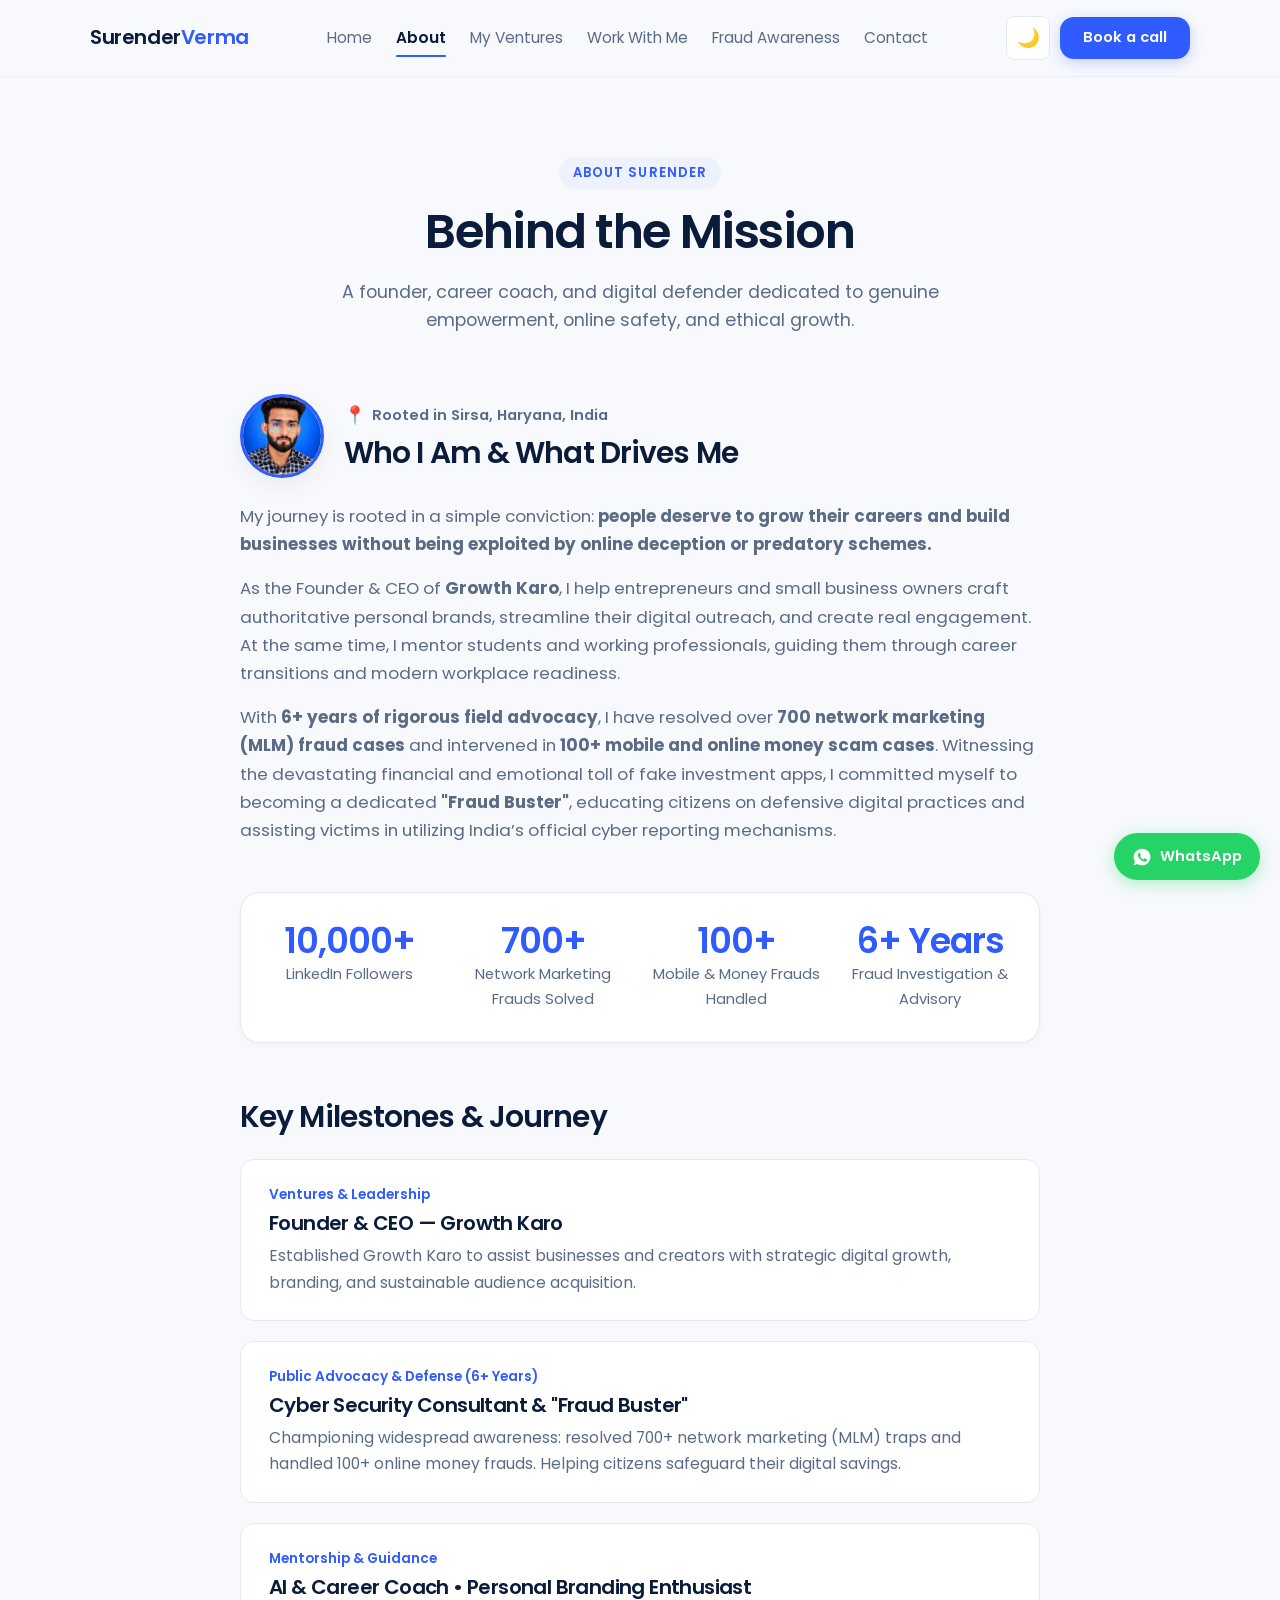
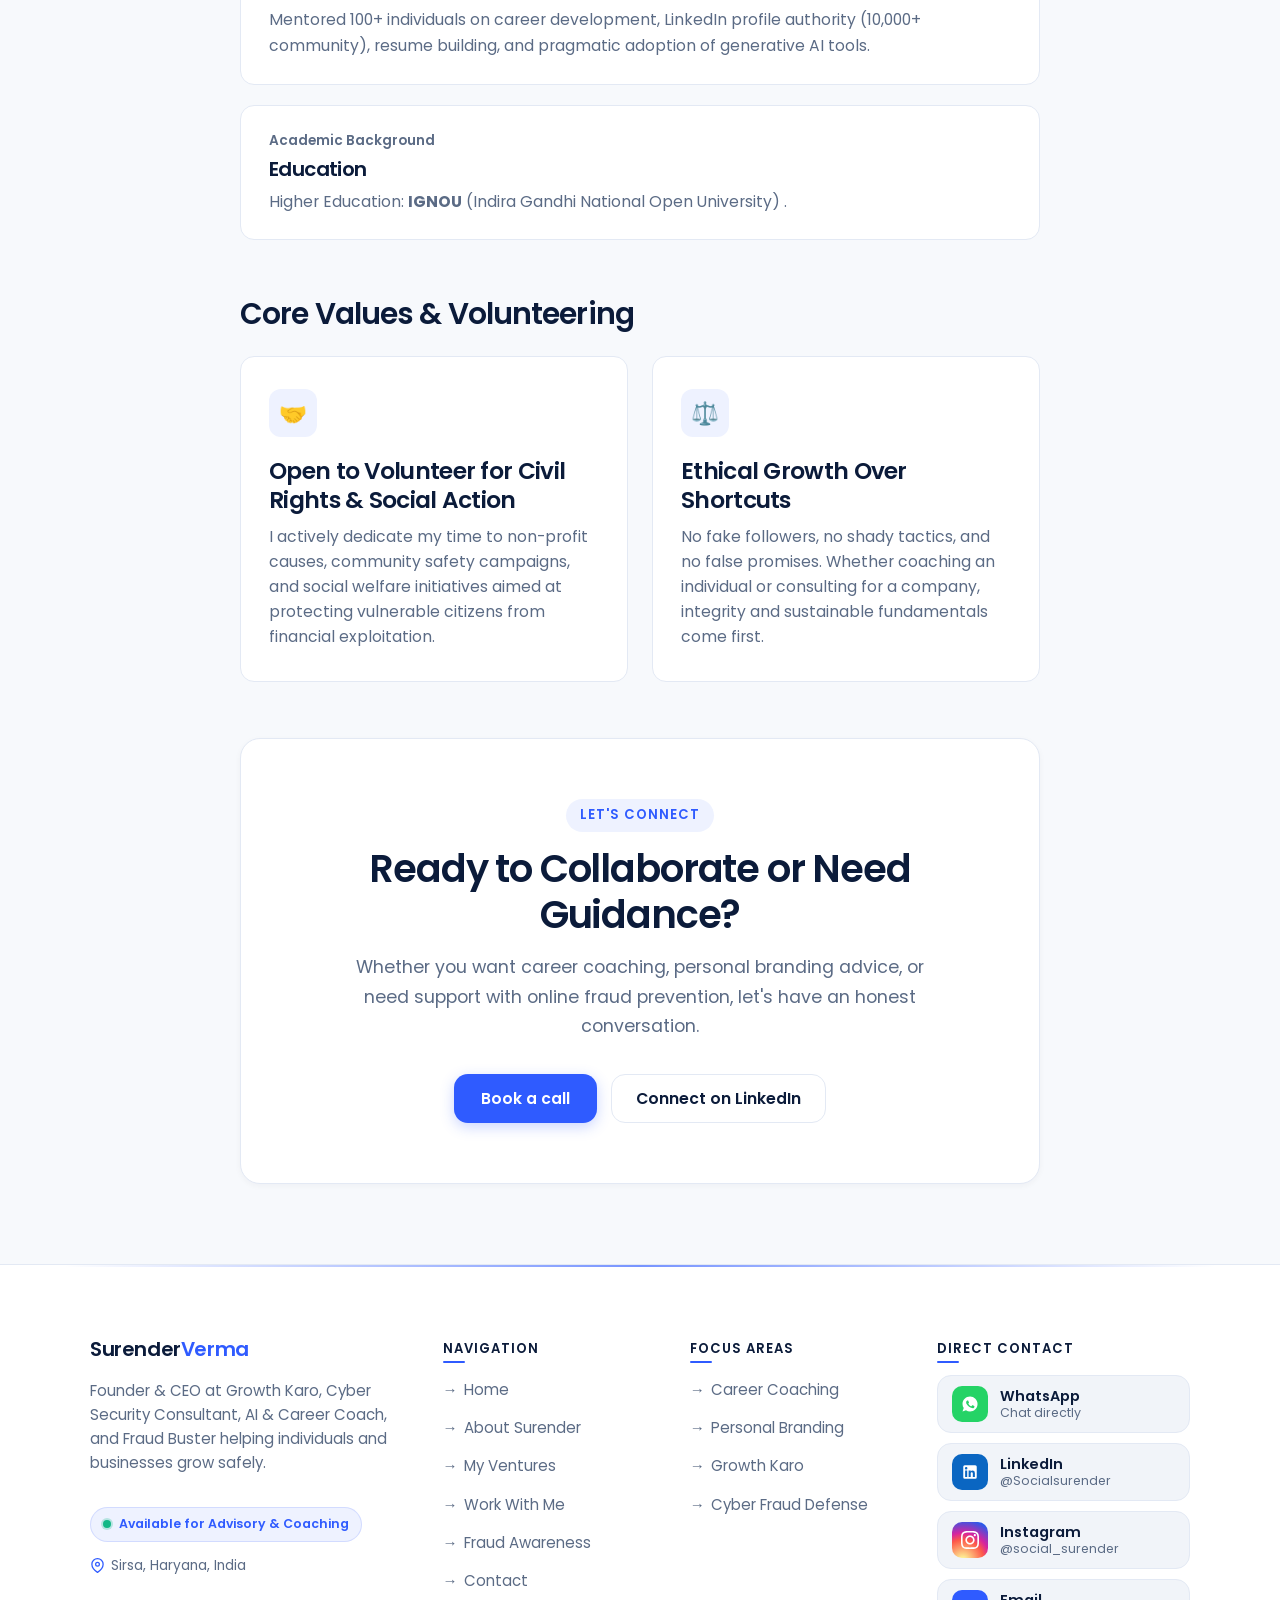
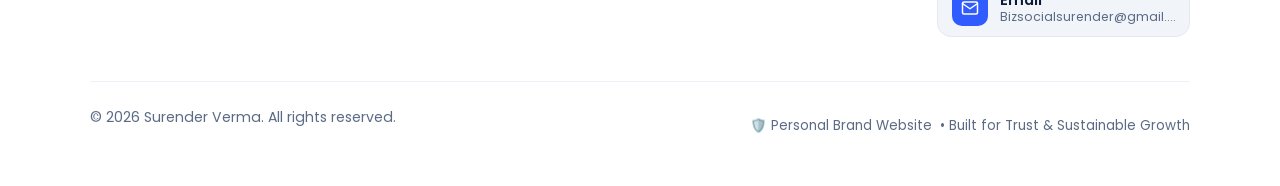
==== about.html @ 85cee508 "Add files via upload" ====
<!DOCTYPE html>
<html lang="en">
<head>
  <meta charset="UTF-8">
  <meta name="viewport" content="width=device-width, initial-scale=1.0, minimum-scale=1.0, maximum-scale=5.0, viewport-fit=cover">
  <title>About Surender Verma | Cyber Security Consultant, Career Coach & Founder</title>
  <meta name="description" content="Learn about Surender Verma from Sirsa, Haryana. Founder & CEO at Growth Karo, Cyber Security Consultant, Career Coach, and advocate for civil safety and fraud prevention.">
  <meta name="author" content="Surender Verma">
  <meta name="theme-color" content="#2F5BFF">
  <link rel="canonical" href="https://surenderverma.cv/about.html">

  <!-- Open Graph / Meta -->
  <meta property="og:site_name" content="Surender Verma">
  <meta property="og:title" content="About Surender Verma | Background, Journey &amp; Values">
  <meta property="og:description" content="Discover Surender's mission: driving digital growth, guiding career trajectories, and keeping communities safe from online fraud.">
  <meta property="og:type" content="profile">
  <meta property="og:url" content="https://surenderverma.cv/about.html">
  <meta property="og:image" content="https://surenderverma.cv/images/og-image.png">
  <meta property="og:image:width" content="1200">
  <meta property="og:image:height" content="630">
  <meta property="og:image:alt" content="About Surender Verma - Cyber Security Consultant and Career Coach">

  <!-- Twitter Cards -->
  <meta name="twitter:card" content="summary_large_image">
  <meta name="twitter:title" content="About Surender Verma | Background, Journey &amp; Values">
  <meta name="twitter:description" content="Discover Surender's mission: driving digital growth, guiding career trajectories, and keeping communities safe from online fraud.">
  <meta name="twitter:image" content="https://surenderverma.cv/images/og-image.png">

  <!-- Google Font: Poppins (Strictly 2 weights: 400 & 600) -->
  <link rel="preconnect" href="https://fonts.googleapis.com">
  <link rel="preconnect" href="https://fonts.gstatic.com" crossorigin>
  <link href="https://fonts.googleapis.com/css2?family=Poppins:wght@400;600&display=swap" rel="stylesheet">

  <!-- Favicon & Touch Icon -->
  <link rel="icon" href="data:image/svg+xml,%3Csvg xmlns='http://www.w3.org/2000/svg' viewBox='0 0 100 100'%3E%3Crect width='100' height='100' rx='20' fill='%232F5BFF'/%3E%3Ctext x='50' y='67' font-size='50' font-family='Poppins, sans-serif' font-weight='600' text-anchor='middle' fill='%23ffffff'%3ESV%3C/text%3E%3C/svg%3E">
  <link rel="apple-touch-icon" href="images/apple-touch-icon.png">

  <!-- Theme Init Script (Zero Flash) -->
  <script>
    (function () {
      const savedTheme = localStorage.getItem('sv-theme');
      const prefersDark = window.matchMedia && window.matchMedia('(prefers-color-scheme: dark)').matches;
      const theme = savedTheme || (prefersDark ? 'dark' : 'light');
      document.documentElement.setAttribute('data-theme', theme);
    })();
  </script>

  <!-- Stylesheet -->
  <link rel="stylesheet" href="style.css">

  <!-- Structured Data: Person Schema (JSON-LD) -->
  <script type="application/ld+json">
  {
    "@context": "https://schema.org",
    "@type": "Person",
    "name": "Surender Verma",
    "jobTitle": [
      "Founder & CEO at Growth Karo",
      "Cyber Security Consultant",
      "AI & Career Coach",
      "Social Worker & Fraud Buster"
    ],
    "address": {
      "@type": "PostalAddress",
      "addressLocality": "Sirsa",
      "addressRegion": "Haryana",
      "addressCountry": "India"
    },
    "url": "https://surenderverma.cv/about.html",
    "sameAs": [
      "https://linkedin.com/in/Socialsurender",
      "https://instagram.com/social_surender"
    ]
  }
  </script>
</head>
<body>
  <a href="#main-content" class="skip-link">Skip to main content</a>

  <!-- =======================================================================
       HEADER
       ======================================================================= -->
  <header class="site-header">
    <div class="container header-inner">
      <a href="index.html" class="site-logo" aria-label="Surender Verma Homepage" data-site="brand">
        Surender <span>Verma</span>
      </a>

      <nav class="nav-menu" aria-label="Main Navigation">
        <a href="index.html" class="nav-link">Home</a>
        <a href="about.html" class="nav-link active" aria-current="page">About</a>
        <a href="ventures.html" class="nav-link">My Ventures</a>
        <a href="services.html" class="nav-link">Work With Me</a>
        <a href="awareness.html" class="nav-link">Fraud Awareness</a>
        <a href="contact.html" class="nav-link">Contact</a>
      </nav>

      <div class="header-actions">
        <button id="themeToggle" class="theme-toggle" type="button" aria-label="Toggle dark mode" title="Switch theme">
          🌙
        </button>
        <a href="https://calendly.com/bizsocialsurender/30min" class="btn-primary" data-cta-link target="_blank" rel="noopener noreferrer">Book a call</a>
        <button id="mobileNavToggle" class="mobile-toggle" type="button" aria-label="Toggle navigation menu" aria-expanded="false">
          <span class="hamburger-box" aria-hidden="true">
            <span class="hamburger-line line-1"></span>
            <span class="hamburger-line line-2"></span>
            <span class="hamburger-line line-3"></span>
          </span>
        </button>
      </div>
    </div>
  </header>

  <!-- Mobile Nav Backdrop -->
  <div id="mobileNavBackdrop" class="mobile-nav-backdrop" aria-hidden="true"></div>

  <!-- Mobile Slide-out Drawer -->
    <div id="mobileNavDrawer" class="mobile-nav-drawer" aria-label="Mobile Navigation" aria-hidden="true">
      <!-- Drawer Header -->
      <div class="drawer-header">
        <div class="drawer-profile">
          <div class="drawer-avatar-wrap">
            <img src="images/surender.jpg" alt="Surender Verma" class="drawer-avatar" width="44" height="44" loading="lazy">
            <span class="drawer-status-dot" title="Available for Advisory"></span>
          </div>
          <div class="drawer-profile-info">
            <span class="drawer-profile-name">Surender Verma</span>
            <span class="drawer-profile-role">Founder • Cyber Expert</span>
          </div>
        </div>
        <button id="mobileNavClose" class="drawer-close-btn" type="button" aria-label="Close menu">
          <svg width="20" height="20" viewBox="0 0 24 24" fill="none" stroke="currentColor" stroke-width="2.2" stroke-linecap="round" stroke-linejoin="round">
            <line x1="18" y1="6" x2="6" y2="18"></line>
            <line x1="6" y1="6" x2="18" y2="18"></line>
          </svg>
        </button>
      </div>

      <!-- Drawer Body -->
      <div class="drawer-body">
        <div class="drawer-nav-label">Navigation</div>
        <nav class="drawer-nav">
          <a href="index.html" class="drawer-link">
            <span class="drawer-link-icon">
              <svg width="18" height="18" viewBox="0 0 24 24" fill="none" stroke="currentColor" stroke-width="2" stroke-linecap="round" stroke-linejoin="round"><path d="m3 9 9-7 9 7v11a2 2 0 0 1-2 2H5a2 2 0 0 1-2-2z"></path><polyline points="9 22 9 12 15 12 15 22"></polyline></svg>
            </span>
            <span class="drawer-link-text">Home</span>
            <span class="drawer-link-arrow">›</span>
          </a>
          <a href="about.html" class="drawer-link active">
            <span class="drawer-link-icon">
              <svg width="18" height="18" viewBox="0 0 24 24" fill="none" stroke="currentColor" stroke-width="2" stroke-linecap="round" stroke-linejoin="round"><path d="M20 21v-2a4 4 0 0 0-4-4H8a4 4 0 0 0-4 4v2"></path><circle cx="12" cy="7" r="4"></circle></svg>
            </span>
            <span class="drawer-link-text">About</span>
            <span class="drawer-link-arrow">›</span>
          </a>
          <a href="ventures.html" class="drawer-link">
            <span class="drawer-link-icon">
              <svg width="18" height="18" viewBox="0 0 24 24" fill="none" stroke="currentColor" stroke-width="2" stroke-linecap="round" stroke-linejoin="round"><polygon points="13 2 3 14 12 14 11 22 21 10 12 10 13 2"></polygon></svg>
            </span>
            <span class="drawer-link-text">My Ventures</span>
            <span class="drawer-link-badge">Growth Karo</span>
            <span class="drawer-link-arrow">›</span>
          </a>
          <a href="services.html" class="drawer-link">
            <span class="drawer-link-icon">
              <svg width="18" height="18" viewBox="0 0 24 24" fill="none" stroke="currentColor" stroke-width="2" stroke-linecap="round" stroke-linejoin="round"><rect width="20" height="14" x="2" y="7" rx="2" ry="2"></rect><path d="M16 21V5a2 2 0 0 0-2-2h-4a2 2 0 0 0-2 2v16"></path></svg>
            </span>
            <span class="drawer-link-text">Work With Me</span>
            <span class="drawer-link-arrow">›</span>
          </a>
          <a href="awareness.html" class="drawer-link">
            <span class="drawer-link-icon">
              <svg width="18" height="18" viewBox="0 0 24 24" fill="none" stroke="currentColor" stroke-width="2" stroke-linecap="round" stroke-linejoin="round"><path d="M12 22s8-4 8-10V5l-8-3-8 3v7c0 6 8 10 8 10z"></path></svg>
            </span>
            <span class="drawer-link-text">Fraud Awareness</span>
            <span class="drawer-link-arrow">›</span>
          </a>
          <a href="contact.html" class="drawer-link">
            <span class="drawer-link-icon">
              <svg width="18" height="18" viewBox="0 0 24 24" fill="none" stroke="currentColor" stroke-width="2" stroke-linecap="round" stroke-linejoin="round"><rect width="20" height="16" x="2" y="4" rx="2"></rect><path d="m22 7-8.97 5.7a1.94 1.94 0 0 1-2.06 0L2 7"></path></svg>
            </span>
            <span class="drawer-link-text">Contact</span>
            <span class="drawer-link-arrow">›</span>
          </a>
        </nav>

        <div class="drawer-cta-section">
          <div class="drawer-nav-label">Direct Access</div>
          <a href="https://calendly.com/bizsocialsurender/30min" target="_blank" rel="noopener noreferrer" class="btn-primary drawer-action-btn" data-cta-link>
            <svg width="17" height="17" viewBox="0 0 24 24" fill="none" stroke="currentColor" stroke-width="2" stroke-linecap="round" stroke-linejoin="round"><rect width="18" height="18" x="3" y="4" rx="2" ry="2"></rect><line x1="16" y1="2" x2="16" y2="6"></line><line x1="8" y1="2" x2="8" y2="6"></line><line x1="3" y1="10" x2="21" y2="10"></line></svg>
            <span>Book a 30-Min Call</span>
          </a>
          <a href="https://wa.me/919817242747" target="_blank" rel="noopener noreferrer" class="drawer-whatsapp-btn">
            <svg width="18" height="18" viewBox="0 0 24 24" fill="currentColor"><path d="M.057 24l1.687-6.163c-1.041-1.804-1.588-3.849-1.587-5.946.003-6.556 5.338-11.891 11.893-11.891 3.181.001 6.167 1.24 8.413 3.488 2.245 2.248 3.481 5.236 3.48 8.414-.003 6.557-5.338 11.892-11.893 11.892-1.99-.001-3.951-.5-5.688-1.448l-6.305 1.654zm6.597-3.807c1.676.995 3.276 1.591 5.392 1.592 5.448 0 9.886-4.434 9.889-9.885.002-5.462-4.415-9.89-9.881-9.892-5.452 0-9.887 4.434-9.889 9.884-.001 2.225.651 3.891 1.746 5.634l-.999 3.648 3.742-.981zm11.387-5.464c-.074-.124-.272-.198-.57-.347-.297-.149-1.758-.868-2.031-.967-.272-.099-.47-.149-.669.149-.198.297-.768.967-.941 1.165-.173.198-.347.223-.644.074-.297-.149-1.255-.462-2.39-1.475-.883-.788-1.48-1.761-1.653-2.059-.173-.297-.018-.458.13-.606.134-.133.297-.347.446-.521.151-.172.2-.296.3-.495.099-.198.05-.372-.025-.521-.075-.148-.669-1.611-.916-2.206-.242-.579-.487-.501-.669-.51l-.57-.01c-.198 0-.52.074-.792.372s-1.04 1.016-1.04 2.479 1.065 2.876 1.213 3.074c.149.198 2.095 3.2 5.076 4.487.709.306 1.263.489 1.694.626.712.226 1.36.194 1.872.118.571-.085 1.758-.719 2.006-1.413.248-.695.248-1.29.173-1.414z"/></svg>
            <span>Chat on WhatsApp</span>
          </a>
        </div>
      </div>

      <!-- Drawer Footer -->
      <div class="drawer-footer">
        <div class="drawer-socials">
          <a href="https://linkedin.com/in/Socialsurender" target="_blank" rel="noopener noreferrer" class="drawer-social-link" aria-label="LinkedIn">
            <svg width="17" height="17" viewBox="0 0 24 24" fill="currentColor"><path d="M19 0h-14c-2.761 0-5 2.239-5 5v14c0 2.761 2.239 5 5 5h14c2.762 0 5-2.239 5-5v-14c0-2.761-2.238-5-5-5zm-11 19h-3v-11h3v11zm-1.5-12.268c-.966 0-1.75-.79-1.75-1.764s.784-1.764 1.75-1.764 1.75.79 1.75 1.764-.783 1.764-1.75 1.764zm13.5 12.268h-3v-5.604c0-3.368-4-3.113-4 0v5.604h-3v-11h3v1.765c1.396-2.586 7-2.777 7 2.476v6.759z"/></svg>
          </a>
          <a href="https://instagram.com/social_surender" target="_blank" rel="noopener noreferrer" class="drawer-social-link" aria-label="Instagram">
            <svg width="17" height="17" viewBox="0 0 24 24" fill="currentColor"><path d="M12 2.163c3.204 0 3.584.012 4.85.07 3.252.148 4.771 1.691 4.919 4.919.058 1.265.069 1.645.069 4.849 0 3.205-.012 3.584-.069 4.849-.149 3.225-1.664 4.771-4.919 4.919-1.266.058-1.644.07-4.85.07-3.204 0-3.584-.012-4.849-.07-3.26-.149-4.771-1.699-4.919-4.92-.058-1.265-.07-1.644-.07-4.849 0-3.204.013-3.583.07-4.849.149-3.227 1.664-4.771 4.919-4.919 1.266-.057 1.645-.069 4.849-.069zm0-2.163c-3.259 0-3.667.014-4.947.072-4.358.2-6.78 2.618-6.98 6.98-.059 1.281-.073 1.689-.073 4.948 0 3.259.014 3.668.072 4.948.2 4.358 2.618 6.78 6.98 6.98 1.281.058 1.689.072 4.948.072 3.259 0 3.668-.014 4.948-.072 4.354-.2 6.782-2.618 6.979-6.98.059-1.28.073-1.689.073-4.948 0-3.259-.014-3.667-.072-4.947-.196-4.354-2.617-6.78-6.979-6.98-1.281-.059-1.69-.073-4.949-.073zm0 5.838c-3.403 0-6.162 2.759-6.162 6.162s2.759 6.163 6.162 6.163 6.162-2.759 6.162-6.163c0-3.403-2.759-6.162-6.162-6.162zm0 10.162c-2.209 0-4-1.79-4-4 0-2.209 1.791-4 4-4s4 1.791 4 4c0 2.21-1.791 4-4 4zm6.406-11.845c-.796 0-1.441.645-1.441 1.44s.645 1.44 1.441 1.44c.795 0 1.439-.645 1.439-1.44s-.644-1.44-1.439-1.44z"/></svg>
          </a>
          <a href="https://wa.me/919817242747" target="_blank" rel="noopener noreferrer" class="drawer-social-link" aria-label="WhatsApp">
            <svg width="17" height="17" viewBox="0 0 24 24" fill="currentColor"><path d="M.057 24l1.687-6.163c-1.041-1.804-1.588-3.849-1.587-5.946.003-6.556 5.338-11.891 11.893-11.891 3.181.001 6.167 1.24 8.413 3.488 2.245 2.248 3.481 5.236 3.48 8.414-.003 6.557-5.338 11.892-11.893 11.892-1.99-.001-3.951-.5-5.688-1.448l-6.305 1.654zm6.597-3.807c1.676.995 3.276 1.591 5.392 1.592 5.448 0 9.886-4.434 9.889-9.885.002-5.462-4.415-9.89-9.881-9.892-5.452 0-9.887 4.434-9.889 9.884-.001 2.225.651 3.891 1.746 5.634l-.999 3.648 3.742-.981zm11.387-5.464c-.074-.124-.272-.198-.57-.347-.297-.149-1.758-.868-2.031-.967-.272-.099-.47-.149-.669.149-.198.297-.768.967-.941 1.165-.173.198-.347.223-.644.074-.297-.149-1.255-.462-2.39-1.475-.883-.788-1.48-1.761-1.653-2.059-.173-.297-.018-.458.13-.606.134-.133.297-.347.446-.521.151-.172.2-.296.3-.495.099-.198.05-.372-.025-.521-.075-.148-.669-1.611-.916-2.206-.242-.579-.487-.501-.669-.51l-.57-.01c-.198 0-.52.074-.792.372s-1.04 1.016-1.04 2.479 1.065 2.876 1.213 3.074c.149.198 2.095 3.2 5.076 4.487.709.306 1.263.489 1.694.626.712.226 1.36.194 1.872.118.571-.085 1.758-.719 2.006-1.413.248-.695.248-1.29.173-1.414z"/></svg>
          </a>
          <a href="mailto:info@surenderverma.cv" class="drawer-social-link" aria-label="Email">
            <svg width="17" height="17" viewBox="0 0 24 24" fill="none" stroke="currentColor" stroke-width="2" stroke-linecap="round" stroke-linejoin="round"><rect width="20" height="16" x="2" y="4" rx="2"></rect><path d="m22 7-8.97 5.7a1.94 1.94 0 0 1-2.06 0L2 7"></path></svg>
          </a>
        </div>
        <p class="drawer-copyright">© 2026 Surender Verma. All rights reserved.</p>
      </div>
    </div>

  <main id="main-content">

    <!-- Page Intro Header -->
    <section class="section" style="padding-bottom: 40px;">
      <div class="container-narrow">
        <div class="fade-up" style="text-align: center;">
          <span class="section-tag">About Surender</span>
          <h1 style="margin-bottom: 16px;">Behind the Mission</h1>
          <p class="section-subtitle" style="margin: 0 auto; max-width: 650px;">
            A founder, career coach, and digital defender dedicated to genuine empowerment, online safety, and ethical growth.
          </p>
        </div>
      </div>
    </section>

    <!-- Core Bio & Story Section -->
    <section class="section" style="padding-top: 20px;">
      <div class="container-narrow">
        <div class="about-short-card fade-up" style="margin-bottom: 48px;">
          <div style="display: flex; gap: 20px; align-items: center; margin-bottom: 24px; flex-wrap: wrap;">
            <img src="images/surender.jpg" alt="Surender Verma" style="width: 84px; height: 84px; border-radius: 50%; object-fit: cover; border: 3px solid var(--color-primary); box-shadow: var(--shadow-md); flex-shrink: 0;" onerror="this.onerror=null; this.src='images/surender-placeholder.svg';">
            <div style="min-width: 0;">
              <div style="display: flex; align-items: center; gap: 6px; margin-bottom: 4px;">
                <span style="font-size: 1.1rem;">📍</span>
                <span style="font-size: 0.92rem; color: var(--text-muted); font-weight: 600;">Rooted in Sirsa, Haryana, India</span>
              </div>
              <h2 style="margin: 0; font-size: clamp(1.5rem, 3.5vw, 1.85rem);">Who I Am &amp; What Drives Me</h2>
            </div>
          </div>
          
          <div class="about-short-content">
            <p>
              My journey is rooted in a simple conviction: <strong>people deserve to grow their careers and build businesses without being exploited by online deception or predatory schemes.</strong>
            </p>
            <p>
              As the Founder &amp; CEO of <strong>Growth Karo</strong>, I help entrepreneurs and small business owners craft authoritative personal brands, streamline their digital outreach, and create real engagement. At the same time, I mentor students and working professionals, guiding them through career transitions and modern workplace readiness.
            </p>
            <p>
              With <strong>6+ years of rigorous field advocacy</strong>, I have resolved over <strong>700 network marketing (MLM) fraud cases</strong> and intervened in <strong>100+ mobile and online money scam cases</strong>. Witnessing the devastating financial and emotional toll of fake investment apps, I committed myself to becoming a dedicated <strong>"Fraud Buster"</strong>, educating citizens on defensive digital practices and assisting victims in utilizing India’s official cyber reporting mechanisms.
            </p>
          </div>
        </div>

        <!-- Credibility At A Glance -->
        <div class="credibility-strip fade-up" style="margin-bottom: 56px;">
          <div class="stat-item">
            <span class="stat-num" data-stat="followers">10,000+</span>
            <span class="stat-label">LinkedIn Followers</span>
          </div>
          <div class="stat-item">
            <span class="stat-num" data-stat="mlmFraud">700+</span>
            <span class="stat-label">Network Marketing Frauds Solved</span>
          </div>
          <div class="stat-item">
            <span class="stat-num" data-stat="moneyFraud">100+</span>
            <span class="stat-label">Mobile &amp; Money Frauds Handled</span>
          </div>
          <div class="stat-item">
            <span class="stat-num" data-stat="experience">6+ Years</span>
            <span class="stat-label">Fraud Investigation &amp; Advisory</span>
          </div>
        </div>

        <!-- Journey & Milestones (Timeline) -->
        <div class="fade-up" style="margin-bottom: 56px;">
          <h2 style="font-size: 1.85rem; margin-bottom: 24px;">Key Milestones &amp; Journey</h2>
          
          <div style="display: flex; flex-direction: column; gap: 20px;">
            <div class="milestone-card">
              <div style="font-size: 0.85rem; font-weight: 600; color: var(--color-primary); margin-bottom: 4px;">Ventures &amp; Leadership</div>
              <h3 style="font-size: 1.25rem; margin-bottom: 8px;">Founder &amp; CEO — Growth Karo</h3>
              <p style="font-size: 0.98rem; color: var(--text-muted); margin-bottom: 0;">
                Established Growth Karo to assist businesses and creators with strategic digital growth, branding, and sustainable audience acquisition.
              </p>
            </div>

            <div class="milestone-card">
              <div style="font-size: 0.85rem; font-weight: 600; color: var(--color-primary); margin-bottom: 4px;">Public Advocacy &amp; Defense (6+ Years)</div>
              <h3 style="font-size: 1.25rem; margin-bottom: 8px;">Cyber Security Consultant &amp; "Fraud Buster"</h3>
              <p style="font-size: 0.98rem; color: var(--text-muted); margin-bottom: 0;">
                Championing widespread awareness: resolved 700+ network marketing (MLM) traps and handled 100+ online money frauds. Helping citizens safeguard their digital savings.
              </p>
            </div>

            <div class="milestone-card">
              <div style="font-size: 0.85rem; font-weight: 600; color: var(--color-primary); margin-bottom: 4px;">Mentorship &amp; Guidance</div>
              <h3 style="font-size: 1.25rem; margin-bottom: 8px;">AI &amp; Career Coach • Personal Branding Enthusiast</h3>
              <p style="font-size: 0.98rem; color: var(--text-muted); margin-bottom: 0;">
                Mentored 100+ individuals on career development, LinkedIn profile authority (10,000+ community), resume building, and pragmatic adoption of generative AI tools.
              </p>
            </div>

            <div class="milestone-card">
              <div style="font-size: 0.85rem; font-weight: 600; color: var(--text-muted); margin-bottom: 4px;">Academic Background</div>
              <h3 style="font-size: 1.25rem; margin-bottom: 8px;">Education</h3>
              <!-- PLACEHOLDER: Confirm exact education degree / university -->
              <p style="font-size: 0.98rem; color: var(--text-muted); margin-bottom: 0;">
                Higher Education: <strong>IGNOU</strong> (Indira Gandhi National Open University) <!-- PLACEHOLDER: Confirm and update degree/year if needed -->.
              </p>
            </div>
          </div>
        </div>

        <!-- Values & Openness to Social Causes -->
        <div class="fade-up" style="margin-bottom: 56px;">
          <h2 style="font-size: 1.85rem; margin-bottom: 24px;">Core Values &amp; Volunteering</h2>
          
          <div class="cards-grid-4" style="margin-bottom: 28px;">
            <div class="service-card">
              <div class="card-icon">🤝</div>
              <h3>Open to Volunteer for Civil Rights &amp; Social Action</h3>
              <p>
                I actively dedicate my time to non-profit causes, community safety campaigns, and social welfare initiatives aimed at protecting vulnerable citizens from financial exploitation.
              </p>
            </div>

            <div class="service-card">
              <div class="card-icon">⚖️</div>
              <h3>Ethical Growth Over Shortcuts</h3>
              <p>
                No fake followers, no shady tactics, and no false promises. Whether coaching an individual or consulting for a company, integrity and sustainable fundamentals come first.
              </p>
            </div>
          </div>
        </div>

        <!-- Call to Action Box -->
        <div class="cta-box fade-up">
          <span class="section-tag">Let's Connect</span>
          <h2>Ready to Collaborate or Need Guidance?</h2>
          <p>
            Whether you want career coaching, personal branding advice, or need support with online fraud prevention, let's have an honest conversation.
          </p>
          <div class="btn-group" style="justify-content: center;">
            <a href="https://calendly.com/bizsocialsurender/30min" class="btn-primary" data-cta-link target="_blank" rel="noopener noreferrer">Book a call</a>
            <a href="https://linkedin.com/in/Socialsurender" class="btn-secondary" data-c="linkedin" target="_blank" rel="noopener noreferrer">Connect on LinkedIn</a>
          </div>
        </div>

      </div>
    </section>

  </main>

  <!-- =======================================================================
       FOOTER
       ======================================================================= -->
  <footer class="site-footer">
    <div class="container">
      <div class="footer-grid">
        <!-- Col 1: Brand & Bio -->
        <div class="footer-col-brand">
          <a href="index.html" class="site-logo" data-site="brand">
            Surender <span>Verma</span>
          </a>
          <p>Founder &amp; CEO at Growth Karo, Cyber Security Consultant, AI &amp; Career Coach, and Fraud Buster helping individuals and businesses grow safely.</p>
          
          <div class="footer-status-pill">
            <span class="footer-status-dot"></span>
            <span>Available for Advisory &amp; Coaching</span>
          </div>

          <div class="footer-location">
            <svg width="15" height="15" viewBox="0 0 24 24" fill="none" stroke="currentColor" stroke-width="2" stroke-linecap="round" stroke-linejoin="round" aria-hidden="true">
              <path d="M21 10c0 7-9 13-9 13s-9-6-9-13a9 9 0 0 1 18 0z"></path>
              <circle cx="12" cy="10" r="3"></circle>
            </svg>
            <span data-site="location">Sirsa, Haryana, India</span>
          </div>
        </div>

        <!-- Col 2: Navigation -->
        <div class="footer-col">
          <h4>Navigation</h4>
          <ul class="footer-links">
            <li><a href="index.html"><span>→</span> Home</a></li>
            <li><a href="about.html"><span>→</span> About Surender</a></li>
            <li><a href="ventures.html"><span>→</span> My Ventures</a></li>
            <li><a href="services.html"><span>→</span> Work With Me</a></li>
            <li><a href="awareness.html"><span>→</span> Fraud Awareness</a></li>
            <li><a href="contact.html"><span>→</span> Contact</a></li>
          </ul>
        </div>

        <!-- Col 3: Focus Areas -->
        <div class="footer-col">
          <h4>Focus Areas</h4>
          <ul class="footer-links">
            <li><a href="services.html#career"><span>→</span> Career Coaching</a></li>
            <li><a href="services.html#branding"><span>→</span> Personal Branding</a></li>
            <li><a href="services.html#growth"><span>→</span> Growth Karo</a></li>
            <li><a href="awareness.html"><span>→</span> Cyber Fraud Defense</a></li>
          </ul>
        </div>

        <!-- Col 4: Connect Directly with Social Media Icons -->
        <div class="footer-col">
          <h4>Direct Contact</h4>
          <div class="footer-contact-list">
            <!-- WhatsApp -->
            <a data-wa href="https://wa.me/919817242747" target="_blank" rel="noopener noreferrer" class="footer-contact-item" aria-label="WhatsApp Surender">
              <span class="footer-contact-icon icon-wa" aria-hidden="true">
                <svg width="18" height="18" viewBox="0 0 24 24" fill="currentColor">
                  <path d="M12.031 2C6.495 2 2 6.495 2 12.031c0 1.99.584 3.864 1.625 5.466L2 22l4.63-1.602a9.98 9.98 0 005.401 1.57h.004c5.536 0 10.031-4.495 10.031-10.031 0-2.679-1.043-5.198-2.937-7.092A9.957 9.957 0 0012.031 2zm5.845 14.195c-.244.686-1.42 1.258-1.954 1.34-.492.074-1.127.106-3.266-.782-2.735-1.134-4.502-3.921-4.638-4.103-.136-.182-1.109-1.474-1.109-2.81 0-1.336.7-1.995.948-2.259.248-.264.542-.33.722-.33.18 0 .361.002.518.01.168.008.394-.064.616.47.228.547.778 1.898.846 2.035.068.137.113.298.023.477-.09.18-.135.292-.27.45-.136.158-.286.353-.408.474-.136.136-.277.284-.12.553.158.27.7 1.154 1.503 1.87 1.033.92 1.905 1.206 2.176 1.341.27.136.43.113.59-.068.158-.182.677-.79.858-1.062.18-.27.362-.226.61-.136.248.09 1.573.742 1.844.877.27.136.452.203.519.316.068.113.068.654-.176 1.34z"/>
                </svg>
              </span>
              <div class="footer-contact-text">
                <span class="footer-contact-title">WhatsApp</span>
                <span class="footer-contact-detail">Chat directly</span>
              </div>
            </a>

            <!-- LinkedIn -->
            <a data-c="linkedin" href="https://linkedin.com/in/Socialsurender" target="_blank" rel="noopener noreferrer" class="footer-contact-item" aria-label="LinkedIn Profile">
              <span class="footer-contact-icon icon-in" aria-hidden="true">
                <svg width="18" height="18" viewBox="0 0 24 24" fill="currentColor">
                  <path d="M19 3a2 2 0 0 1 2 2v14a2 2 0 0 1-2 2H5a2 2 0 0 1-2-2V5a2 2 0 0 1 2-2h14m-.5 15.5v-5.3a3.26 3.26 0 0 0-3.26-3.26c-.85 0-1.84.52-2.28 1.3v-1.11h-2.79v8.37h2.79v-4.93c0-.77.62-1.4 1.39-1.4a1.4 1.4 0 0 1 1.4 1.4v4.93h2.75M6.88 8.56a1.68 1.68 0 0 0 1.68-1.68c0-.93-.75-1.69-1.68-1.69a1.69 1.69 0 0 0-1.69 1.69c0 .93.76 1.68 1.69 1.68m1.39 9.94v-8.37H5.5v8.37h2.77z"/>
                </svg>
              </span>
              <div class="footer-contact-text">
                <span class="footer-contact-title">LinkedIn</span>
                <span class="footer-contact-detail">@Socialsurender</span>
              </div>
            </a>

            <!-- Instagram -->
            <a data-c="instagram" href="https://instagram.com/social_surender" target="_blank" rel="noopener noreferrer" class="footer-contact-item" aria-label="Instagram Profile">
              <span class="footer-contact-icon icon-ig" aria-hidden="true">
                <svg width="18" height="18" viewBox="0 0 24 24" fill="currentColor">
                  <path d="M12 2.163c3.204 0 3.584.012 4.85.07 3.252.148 4.771 1.691 4.919 4.919.058 1.265.069 1.645.069 4.849 0 3.205-.012 3.584-.069 4.849-.149 3.225-1.664 4.771-4.919 4.919-1.266.058-1.644.07-4.85.07-3.204 0-3.584-.012-4.849-.07-3.26-.149-4.771-1.699-4.919-4.92-.058-1.265-.07-1.644-.07-4.849 0-3.204.013-3.583.07-4.849.149-3.227 1.664-4.771 4.919-4.919 1.266-.057 1.645-.069 4.849-.069zm0-2.163c-3.259 0-3.667.014-4.947.072-4.358.2-6.78 2.618-6.98 6.98-.059 1.281-.073 1.689-.073 4.948 0 3.259.014 3.668.072 4.948.2 4.358 2.618 6.78 6.98 6.98 1.281.058 1.689.072 4.948.072 3.259 0 3.668-.014 4.948-.072 4.354-.2 6.782-2.618 6.979-6.98.059-1.28.073-1.689.073-4.948 0-3.259-.014-3.667-.072-4.947-.196-4.354-2.617-6.78-6.979-6.98-1.281-.059-1.69-.073-4.949-.073zm0 5.838c-3.403 0-6.162 2.759-6.162 6.162s2.759 6.163 6.162 6.163 6.162-2.759 6.162-6.163c0-3.403-2.759-6.162-6.162-6.162zm0 10.162c-2.209 0-4-1.79-4-4 0-2.209 1.791-4 4-4s4 1.791 4 4c0 2.21-1.791 4-4 4zm6.406-11.845c-.796 0-1.441.645-1.441 1.44s.645 1.44 1.441 1.44c.795 0 1.439-.645 1.439-1.44s-.644-1.44-1.439-1.44z"/>
                </svg>
              </span>
              <div class="footer-contact-text">
                <span class="footer-contact-title">Instagram</span>
                <span class="footer-contact-detail">@social_surender</span>
              </div>
            </a>

            <!-- Email -->
            <a data-c="email" href="mailto:Bizsocialsurender@gmail.com" class="footer-contact-item" aria-label="Email Surender">
              <span class="footer-contact-icon icon-mail" aria-hidden="true">
                <svg width="18" height="18" viewBox="0 0 24 24" fill="none" stroke="currentColor" stroke-width="2" stroke-linecap="round" stroke-linejoin="round">
                  <path d="M4 4h16c1.1 0 2 .9 2 2v12c0 1.1-.9 2-2 2H4c-1.1 0-2-.9-2-2V6c0-1.1.9-2 2-2z"/>
                  <polyline points="22,6 12,13 2,6"/>
                </svg>
              </span>
              <div class="footer-contact-text">
                <span class="footer-contact-title">Email</span>
                <span class="footer-contact-detail" data-c="email">Bizsocialsurender@gmail.com</span>
              </div>
            </a>
          </div>
        </div>
      </div>

      <!-- Bottom Bar -->
      <div class="footer-bottom">
        <p>© <span data-c="year">2026</span> <span data-site="name">Surender Verma</span>. All rights reserved.</p>
        <p class="footer-bottom-trust">
          <span>🛡️ Personal Brand Website</span> • Built for Trust &amp; Sustainable Growth
        </p>
      </div>
    </div>
  </footer>

  <!-- Floating WhatsApp Action Pill -->
  <a class="float-wa" data-wa href="https://wa.me/919817242747" target="_blank" rel="noopener noreferrer" aria-label="Chat directly with Surender on WhatsApp">
    <svg width="20" height="20" viewBox="0 0 24 24" fill="currentColor" aria-hidden="true">
      <path d="M12.031 2C6.495 2 2 6.495 2 12.031c0 1.99.584 3.864 1.625 5.466L2 22l4.63-1.602a9.98 9.98 0 005.401 1.57h.004c5.536 0 10.031-4.495 10.031-10.031 0-2.679-1.043-5.198-2.937-7.092A9.957 9.957 0 0012.031 2zm5.845 14.195c-.244.686-1.42 1.258-1.954 1.34-.492.074-1.127.106-3.266-.782-2.735-1.134-4.502-3.921-4.638-4.103-.136-.182-1.109-1.474-1.109-2.81 0-1.336.7-1.995.948-2.259.248-.264.542-.33.722-.33.18 0 .361.002.518.01.168.008.394-.064.616.47.228.547.778 1.898.846 2.035.068.137.113.298.023.477-.09.18-.135.292-.27.45-.136.158-.286.353-.408.474-.136.136-.277.284-.12.553.158.27.7 1.154 1.503 1.87 1.033.92 1.905 1.206 2.176 1.341.27.136.43.113.59-.068.158-.182.677-.79.858-1.062.18-.27.362-.226.61-.136.248.09 1.573.742 1.844.877.27.136.452.203.519.316.068.113.068.654-.176 1.34z"/>
    </svg>
    <span>WhatsApp</span>
  </a>

  <!-- Config and App Scripts -->
  <script src="config.js"></script>
  <script src="app.js"></script>
</body>
</html>
---- style.css ----
/* ==========================================================================
   PERSONAL BRAND DESIGN SYSTEM — Surender Verma
   Clean, Calm, Human, Mobile-First
   Palette: 60% (#F7F9FC) | 30% (#FFFFFF, #0B1B3A, #5B6B85) | 10% (#2F5BFF)
   ========================================================================== */

:root {
  /* Core 60-30-10 Palette */
  --bg-page: #F7F9FC;
  --bg-surface: #FFFFFF;
  --bg-surface-subtle: #F1F4F9;
  --border-color: #E3E9F4;
  --border-subtle: #EDF2F9;
  
  --text-main: #0B1B3A;
  --text-muted: #5B6B85;
  --text-light: #8E9DB5;
  
  --color-primary: #2F5BFF;
  --color-primary-hover: #1E3FCC;
  --color-primary-light: #EEF2FF;
  
  --color-dark-bg: #0B1B3A;
  --color-dark-surface: #14254A;
  --color-dark-text: #FFFFFF;
  --color-dark-muted: #9AAEC7;
  --color-dark-border: #1E3563;

  --color-accent: #FFB547;
  --color-accent-light: #FFF8EB;
  --color-success: #12B886;
  --color-success-light: #EBFBFA;

  /* Typography: Poppins (2 weights: 400 Regular & 600 SemiBold/Bold) */
  --font-family: 'Poppins', -apple-system, BlinkMacSystemFont, 'Segoe UI', Roboto, Helvetica, Arial, sans-serif;
  --font-weight-regular: 400;
  --font-weight-bold: 600;

  /* Layout & Spacing */
  --container-max: 1140px;
  --container-narrow: 840px;
  --radius-sm: 8px;
  --radius-md: 14px;
  --radius-lg: 20px;
  --radius-full: 9999px;
  
  --shadow-sm: 0 2px 6px rgba(11, 27, 58, 0.04);
  --shadow-md: 0 8px 24px rgba(11, 27, 58, 0.06);
  --shadow-lg: 0 16px 36px rgba(11, 27, 58, 0.08);

  --transition-base: 0.2s ease;
}

/* ==========================================================================
   DARK THEME (NIGHT MODE)
   ========================================================================== */
[data-theme="dark"] {
  --bg-page: #081124;
  --bg-surface: #0F1E3D;
  --bg-surface-subtle: #15274E;
  --border-color: #1F3668;
  --border-subtle: #1A2E59;
  
  --text-main: #F0F4FC;
  --text-muted: #9BB0CE;
  --text-light: #6E85A8;
  
  --color-primary: #3B71FE;
  --color-primary-hover: #5B8AFF;
  --color-primary-light: rgba(59, 113, 254, 0.16);
  
  --color-accent-light: rgba(255, 181, 71, 0.14);
  --color-success-light: rgba(18, 184, 134, 0.14);
  --color-danger-light: rgba(250, 82, 82, 0.14);

  --shadow-sm: 0 2px 8px rgba(0, 0, 0, 0.4);
  --shadow-md: 0 8px 24px rgba(0, 0, 0, 0.45);
  --shadow-lg: 0 16px 40px rgba(0, 0, 0, 0.55);
}

[data-theme="dark"] .site-header {
  background-color: rgba(9, 18, 38, 0.85);
  border-bottom-color: rgba(255, 255, 255, 0.08);
}

[data-theme="dark"] .site-header.scrolled {
  background-color: rgba(11, 22, 48, 0.95);
  border-bottom-color: rgba(255, 255, 255, 0.14);
  box-shadow: 0 10px 30px -10px rgba(0, 0, 0, 0.6);
}

[data-theme="dark"] .mobile-nav-drawer {
  background-color: #0c162d;
  border-left-color: rgba(255, 255, 255, 0.12);
  box-shadow: -20px 0 60px rgba(0, 0, 0, 0.7);
}


[data-theme="dark"] .site-footer {
  background-color: #050B18;
  border-top-color: var(--border-color);
}

[data-theme="dark"] .bg-subtle {
  background-color: #0C1833;
}

[data-theme="dark"] .section-tag.tag-amber {
  color: #FFAA33;
  background-color: rgba(255, 170, 51, 0.15);
  border-color: rgba(255, 170, 51, 0.35);
}

[data-theme="dark"] .section-tag.tag-blue {
  color: #5B8AFF;
  background-color: rgba(59, 113, 254, 0.16);
}

[data-theme="dark"] input[type="text"],
[data-theme="dark"] input[type="email"],
[data-theme="dark"] input[type="tel"],
[data-theme="dark"] select,
[data-theme="dark"] textarea {
  background-color: #15274E !important;
  color: #F0F4FC !important;
  border-color: #1F3668 !important;
}

[data-theme="dark"] select option {
  background-color: #15274E;
  color: #F0F4FC;
}

[data-theme="dark"] .hero-status-chip {
  background: rgba(15, 30, 61, 0.94);
  border-color: var(--border-color);
}
[data-theme="dark"] .hero-status-chip .chip-text {
  color: #F0F4FC;
}
[data-theme="dark"] .hero-status-chip .chip-sub {
  color: #9BB0CE;
}

[data-theme="dark"] .emergency-banner {
  background: rgba(255, 181, 71, 0.12) !important;
  border-color: var(--color-accent) !important;
}
[data-theme="dark"] .emergency-banner h3,
[data-theme="dark"] .emergency-banner-title {
  color: #FFC062 !important;
}
[data-theme="dark"] .emergency-banner p,
[data-theme="dark"] .emergency-banner-desc {
  color: #E2E8F0 !important;
}
[data-theme="dark"] .emergency-banner .btn-secondary {
  background-color: var(--bg-surface) !important;
  color: var(--text-main) !important;
  border-color: var(--border-color) !important;
}

[data-theme="dark"] .contact-form-box {
  background: var(--bg-surface) !important;
}

[data-theme="dark"] .direct-card {
  background: var(--bg-surface-subtle) !important;
  border-color: var(--border-color) !important;
}

[data-theme="dark"] .footer-contact-item {
  background: rgba(255, 255, 255, 0.04) !important;
  border-color: var(--border-color) !important;
}

[data-theme="dark"] .footer-contact-item:hover {
  background: rgba(47, 91, 255, 0.12) !important;
  border-color: var(--color-primary) !important;
}

[data-theme="dark"] .footer-status-pill {
  background: rgba(47, 91, 255, 0.15) !important;
  border-color: rgba(47, 91, 255, 0.3) !important;
  color: #799BFB !important;
}

/* Base Reset & Box Sizing */
*, *::before, *::after {
  box-sizing: border-box;
  margin: 0;
  padding: 0;
}

html {
  font-size: 16px;
  scroll-behavior: smooth;
  scroll-padding-top: 76px;
  -webkit-text-size-adjust: 100%;
  text-size-adjust: 100%;
  overflow-x: hidden;
  overflow-x: clip;
  width: 100%;
  max-width: 100%;
}

body {
  font-family: var(--font-family);
  font-weight: var(--font-weight-regular);
  font-size: 1.05rem; /* ~16.8px */
  line-height: 1.68;
  color: var(--text-main);
  background-color: var(--bg-page);
  -webkit-font-smoothing: antialiased;
  -moz-osx-font-smoothing: grayscale;
  min-height: 100vh;
  display: flex;
  flex-direction: column;
  overflow-x: hidden;
  overflow-x: clip;
  width: 100%;
  max-width: 100%;
  position: relative;
}

header, main, section, footer {
  width: 100%;
  max-width: 100%;
  overflow-x: clip;
  box-sizing: border-box;
}

/* Zero-Overflow & 100% Screen Fit Shields */
.hero-copy,
.hero-media,
.hero-grid,
.feature-box,
.feature-copy,
.feature-visual,
.fraud-buster-card,
.tips-grid,
.tip-item,
.service-card,
.cards-grid-4,
.stat-item,
.credibility-strip,
.testimonial-card,
.testimonials-grid,
.cta-box,
.footer-col,
.footer-col-brand,
.footer-grid,
.footer-bottom,
.faq-card,
.milestone-card,
.step-card,
.venture-card,
.venture-body,
.about-short-card,
.contact-form-box,
.contact-sidebar,
.direct-card,
.testimonial-carousel-wrap,
.testimonial-carousel-viewport,
.testimonial-carousel-track,
.testimonial-slide {
  min-width: 0;
  max-width: 100%;
  box-sizing: border-box;
}

/* Accessible Skip Link */
.skip-link {
  position: absolute;
  top: -100px;
  left: 20px;
  z-index: 10000;
  background: var(--color-primary);
  color: #FFFFFF !important;
  padding: 10px 18px;
  border-radius: var(--radius-sm);
  font-family: var(--font-family);
  font-weight: var(--font-weight-bold);
  font-size: 0.92rem;
  box-shadow: var(--shadow-md);
  transition: top 0.2s ease;
  text-decoration: none;
}

.skip-link:focus {
  top: 16px;
  outline: 3px solid #FFFFFF;
}

/* Scroll Offset for Anchors so sticky header does not obscure content */
[id] {
  scroll-margin-top: 96px;
}

/* Accessibility Focus Ring */
:focus-visible {
  outline: 3px solid var(--color-primary);
  outline-offset: 3px;
  border-radius: 4px;
}

/* Typography Defaults */
h1, h2, h3, h4, h5, h6 {
  font-family: var(--font-family);
  font-weight: var(--font-weight-bold);
  color: var(--text-main);
  line-height: 1.22;
  letter-spacing: -0.03em;
  overflow-wrap: break-word;
  word-wrap: break-word;
}

h1 { font-size: clamp(1.85rem, 5vw, 3rem); }
h2 { font-size: clamp(1.5rem, 3.5vw, 2.2rem); }
h3 { font-size: clamp(1.2rem, 2.2vw, 1.45rem); }
h4 { font-size: 1.15rem; }

p, a, span, li, input, textarea, select {
  overflow-wrap: break-word;
  word-wrap: break-word;
}

p {
  color: var(--text-muted);
  margin-bottom: 1rem;
}
p:last-child {
  margin-bottom: 0;
}

a {
  color: var(--color-primary);
  text-decoration: none;
  transition: color var(--transition-base);
}
a:hover {
  color: var(--color-primary-hover);
}

img {
  max-width: 100%;
  height: auto;
  display: block;
}

/* Container */
.container {
  width: 100%;
  max-width: var(--container-max);
  margin-left: auto;
  margin-right: auto;
  padding-left: 20px;
  padding-right: 20px;
}

.container-narrow {
  width: 100%;
  max-width: var(--container-narrow);
  margin-left: auto;
  margin-right: auto;
  padding-left: 20px;
  padding-right: 20px;
}

/* Section Spacing */
.section {
  padding-top: 80px;
  padding-bottom: 80px;
}

.section-head {
  text-align: center;
  max-width: 680px;
  margin: 0 auto 48px;
}

.section-tag {
  display: inline-flex;
  align-items: center;
  gap: 6px;
  font-size: 0.82rem;
  font-weight: var(--font-weight-bold);
  text-transform: uppercase;
  letter-spacing: 0.08em;
  color: var(--color-primary);
  background-color: var(--color-primary-light);
  padding: 5px 14px;
  border-radius: var(--radius-full);
  margin-bottom: 14px;
}

.section-tag.tag-amber {
  color: #B46900;
  background-color: var(--color-accent-light);
  border: 1px solid rgba(255, 181, 71, 0.4);
}

.section-title {
  margin-bottom: 12px;
}

.section-subtitle {
  font-size: 1.1rem;
  color: var(--text-muted);
  line-height: 1.6;
}

/* ==========================================================================
   BUTTONS (Only ONE primary button style across site)
   ========================================================================== */
.btn-primary {
  display: inline-flex;
  align-items: center;
  justify-content: center;
  gap: 8px;
  font-family: var(--font-family);
  font-weight: var(--font-weight-bold);
  font-size: 0.98rem;
  line-height: 1.35;
  text-align: center;
  color: #FFFFFF !important;
  background-color: var(--color-primary);
  padding: 13px 26px;
  border-radius: var(--radius-md);
  border: 1px solid transparent;
  cursor: pointer;
  text-decoration: none;
  max-width: 100%;
  box-shadow: 0 4px 14px rgba(47, 91, 255, 0.25);
  transition: background-color var(--transition-base), transform var(--transition-base), box-shadow var(--transition-base);
}

.btn-primary:hover {
  background-color: var(--color-primary-hover);
  box-shadow: 0 6px 18px rgba(30, 63, 204, 0.32);
  transform: translateY(-1px);
}

.btn-primary:active {
  transform: translateY(0);
}

.btn-secondary {
  display: inline-flex;
  align-items: center;
  justify-content: center;
  gap: 8px;
  font-family: var(--font-family);
  font-weight: var(--font-weight-bold);
  font-size: 0.98rem;
  line-height: 1.35;
  text-align: center;
  color: var(--text-main) !important;
  background-color: var(--bg-surface);
  padding: 13px 24px;
  border-radius: var(--radius-md);
  border: 1px solid var(--border-color);
  cursor: pointer;
  text-decoration: none;
  max-width: 100%;
  transition: background-color var(--transition-base), border-color var(--transition-base), color var(--transition-base);
}

.btn-secondary:hover {
  background-color: var(--bg-surface-subtle);
  border-color: #CAD5E6;
  color: var(--color-primary) !important;
}

/* Ghost button — same style as secondary (alias) */
.btn-ghost {
  display: inline-flex;
  align-items: center;
  justify-content: center;
  gap: 8px;
  font-family: var(--font-family);
  font-weight: var(--font-weight-bold);
  font-size: 0.95rem;
  line-height: 1.35;
  text-align: center;
  color: var(--text-main);
  background: transparent;
  padding: 13px 24px;
  border-radius: var(--radius-md);
  border: 1px solid var(--border-color);
  cursor: pointer;
  text-decoration: none;
  max-width: 100%;
  transition: background-color var(--transition-base), border-color var(--transition-base), color var(--transition-base);
}

.btn-ghost:hover {
  background-color: var(--color-primary-light);
  border-color: var(--color-primary);
  color: var(--color-primary);
}

/* Button Group */
.btn-group {
  display: flex;
  flex-wrap: wrap;
  align-items: center;
  gap: 14px;
}

/* ==========================================================================
   1. SMART / SHRINKING STICKY HEADER
   ========================================================================== */
.site-header {
  position: sticky;
  top: 0;
  z-index: 1000;
  background-color: rgba(247, 249, 252, 0.88);
  backdrop-filter: blur(14px);
  -webkit-backdrop-filter: blur(14px);
  border-bottom: 1px solid var(--border-subtle);
  transition: background-color 0.3s cubic-bezier(0.16, 1, 0.3, 1),
              box-shadow 0.3s cubic-bezier(0.16, 1, 0.3, 1),
              border-color 0.3s cubic-bezier(0.16, 1, 0.3, 1);
}

.site-header.scrolled {
  background-color: rgba(255, 255, 255, 0.96);
  border-bottom-color: var(--border-color);
  box-shadow: 0 10px 30px -10px rgba(0, 0, 0, 0.1);
}

.header-inner {
  display: flex;
  align-items: center;
  justify-content: space-between;
  height: 76px;
  transition: height 0.3s cubic-bezier(0.16, 1, 0.3, 1);
}

.site-header.scrolled .header-inner {
  height: 58px;
}

.site-logo {
  font-size: 1.25rem;
  font-weight: var(--font-weight-bold);
  color: var(--text-main);
  letter-spacing: -0.02em;
  display: inline-flex;
  align-items: center;
  text-decoration: none;
  transition: font-size 0.3s cubic-bezier(0.16, 1, 0.3, 1), transform 0.2s ease;
}

.site-header.scrolled .site-logo {
  font-size: 1.12rem;
}

.site-logo b,
.site-logo span {
  color: var(--color-primary);
}

.site-logo:hover {
  color: var(--text-main);
}

.nav-menu {
  display: none;
  align-items: center;
  gap: 28px;
}

.nav-link {
  font-size: 0.96rem;
  font-weight: var(--font-weight-regular);
  color: var(--text-muted);
  text-decoration: none;
  transition: color var(--transition-base), font-size 0.3s cubic-bezier(0.16, 1, 0.3, 1), padding 0.3s cubic-bezier(0.16, 1, 0.3, 1);
  position: relative;
  padding: 6px 0;
}

.site-header.scrolled .nav-link {
  font-size: 0.91rem;
  padding: 4px 0;
}

.nav-link:hover,
.nav-link.active {
  color: var(--text-main);
  font-weight: var(--font-weight-bold);
}

.nav-link.active::after {
  content: '';
  position: absolute;
  bottom: 0;
  left: 0;
  width: 100%;
  height: 2px;
  background-color: var(--color-primary);
  border-radius: 2px;
}

.header-actions {
  display: flex;
  align-items: center;
  gap: 10px;
}

.site-header .btn-primary {
  padding: 10px 22px;
  font-size: 0.92rem;
  transition: padding 0.3s cubic-bezier(0.16, 1, 0.3, 1), font-size 0.3s cubic-bezier(0.16, 1, 0.3, 1), background var(--transition-base), transform 0.15s ease, box-shadow var(--transition-base);
}

.site-header.scrolled .btn-primary {
  padding: 7px 16px;
  font-size: 0.85rem;
}

/* Animated Hamburger Button */
.mobile-toggle {
  display: inline-flex;
  align-items: center;
  justify-content: center;
  width: 44px;
  height: 44px;
  min-width: 44px;
  background: var(--bg-surface);
  border: 1px solid var(--border-color);
  border-radius: var(--radius-sm);
  cursor: pointer;
  color: var(--text-main);
  user-select: none;
  flex-shrink: 0;
  padding: 0;
  transition: width 0.3s cubic-bezier(0.16, 1, 0.3, 1),
              height 0.3s cubic-bezier(0.16, 1, 0.3, 1),
              min-width 0.3s cubic-bezier(0.16, 1, 0.3, 1),
              background-color var(--transition-base),
              border-color var(--transition-base),
              transform 0.15s ease;
}

.site-header.scrolled .mobile-toggle {
  width: 38px;
  height: 38px;
  min-width: 38px;
}

.mobile-toggle:hover {
  background-color: var(--bg-surface-subtle);
  border-color: var(--color-primary);
}

.mobile-toggle:active {
  transform: scale(0.95);
}

.hamburger-box {
  width: 20px;
  height: 14px;
  position: relative;
  display: flex;
  flex-direction: column;
  justify-content: space-between;
  pointer-events: none;
  transition: width 0.3s ease, height 0.3s ease;
}

.site-header.scrolled .hamburger-box {
  width: 18px;
  height: 12px;
}

.hamburger-line {
  display: block;
  width: 100%;
  height: 2px;
  background-color: var(--text-main);
  border-radius: 2px;
  transition: transform 0.3s cubic-bezier(0.4, 0, 0.2, 1), opacity 0.2s ease, background-color var(--transition-base);
  transform-origin: center;
}

/* Morph to 'X' when active */
.mobile-toggle.is-active .line-1 {
  transform: translateY(6px) rotate(45deg);
  background-color: var(--color-primary);
}

.site-header.scrolled .mobile-toggle.is-active .line-1 {
  transform: translateY(5px) rotate(45deg);
}

.mobile-toggle.is-active .line-2 {
  opacity: 0;
  transform: scaleX(0);
}

.mobile-toggle.is-active .line-3 {
  transform: translateY(-6px) rotate(-45deg);
  background-color: var(--color-primary);
}

.site-header.scrolled .mobile-toggle.is-active .line-3 {
  transform: translateY(-5px) rotate(-45deg);
}

/* Theme Toggle Button */
.theme-toggle {
  display: inline-flex;
  align-items: center;
  justify-content: center;
  width: 44px;
  height: 44px;
  min-width: 44px;
  border-radius: var(--radius-sm);
  background: var(--bg-surface);
  border: 1px solid var(--border-color);
  color: var(--text-main);
  cursor: pointer;
  font-size: 1.15rem;
  line-height: 1;
  transition: width 0.3s cubic-bezier(0.16, 1, 0.3, 1),
              height 0.3s cubic-bezier(0.16, 1, 0.3, 1),
              min-width 0.3s cubic-bezier(0.16, 1, 0.3, 1),
              font-size 0.3s cubic-bezier(0.16, 1, 0.3, 1),
              background-color var(--transition-base),
              border-color var(--transition-base),
              transform 0.15s ease;
  user-select: none;
  flex-shrink: 0;
}

.site-header.scrolled .theme-toggle {
  width: 38px;
  height: 38px;
  min-width: 38px;
  font-size: 1rem;
}

.theme-toggle:hover {
  background-color: var(--bg-surface-subtle);
  border-color: var(--color-primary);
  transform: scale(1.05);
}

.theme-toggle:active {
  transform: scale(0.95);
}

/* Header Reading Scroll Progress Bar */
.header-scroll-progress {
  position: absolute;
  bottom: 0;
  left: 0;
  width: 0%;
  height: 2.5px;
  background: linear-gradient(90deg, var(--color-primary) 0%, #60A5FA 50%, #38BDF8 100%);
  opacity: 0;
  transition: width 0.1s linear, opacity 0.3s ease;
  pointer-events: none;
  z-index: 1002;
  box-shadow: 0 0 8px rgba(47, 91, 255, 0.6);
}

.site-header.scrolled .header-scroll-progress {
  opacity: 1;
}



@media (max-width: 1023px) {
  .header-actions .btn-primary {
    display: none !important;
  }
}

/* Mobile Scroll Lock */
body.drawer-open {
  overflow: hidden;
  overscroll-behavior: none;
}

/* Mobile Backdrop Overlay */
.mobile-nav-backdrop {
  position: fixed;
  inset: 0;
  width: 100vw;
  height: 100vh;
  height: 100dvh;
  background: rgba(10, 15, 30, 0.65);
  backdrop-filter: blur(8px);
  -webkit-backdrop-filter: blur(8px);
  opacity: 0;
  visibility: hidden;
  pointer-events: none;
  transition: opacity 0.35s cubic-bezier(0.16, 1, 0.3, 1), visibility 0.35s ease;
  z-index: 9998;
  touch-action: none;
}

.mobile-nav-backdrop.open {
  opacity: 1;
  visibility: visible;
  pointer-events: auto;
}

/* Slide-out Mobile Navigation Drawer */
.mobile-nav-drawer {
  position: fixed;
  top: 0;
  right: 0;
  bottom: 0;
  width: min(340px, 86vw);
  height: 100%;
  height: 100dvh;
  background-color: var(--bg-surface);
  border-left: 1px solid var(--border-color);
  box-shadow: -15px 0 45px rgba(0, 0, 0, 0.25);
  z-index: 9999;
  transform: translateX(105%);
  transition: transform 0.38s cubic-bezier(0.16, 1, 0.3, 1), box-shadow 0.38s ease;
  display: flex;
  flex-direction: column;
  justify-content: space-between;
  overflow: hidden;
  overscroll-behavior: contain;
  padding: 0;
}

.mobile-nav-drawer.open {
  transform: translateX(0);
}

/* Drawer Header */
.drawer-header {
  display: flex;
  align-items: center;
  justify-content: space-between;
  padding: 20px 20px 18px;
  border-bottom: 1px solid var(--border-color);
  background: var(--bg-surface);
  flex-shrink: 0;
}

.drawer-profile {
  display: flex;
  align-items: center;
  gap: 12px;
}

.drawer-avatar-wrap {
  position: relative;
  width: 44px;
  height: 44px;
  flex-shrink: 0;
}

.drawer-avatar {
  width: 44px;
  height: 44px;
  border-radius: 50%;
  object-fit: cover;
  border: 2px solid var(--color-primary);
  display: block;
}

.drawer-status-dot {
  position: absolute;
  bottom: 0;
  right: 0;
  width: 12px;
  height: 12px;
  border-radius: 50%;
  background: #10B981;
  border: 2px solid var(--bg-surface);
  box-shadow: 0 0 0 1px rgba(16, 185, 129, 0.4);
}

.drawer-profile-info {
  display: flex;
  flex-direction: column;
  line-height: 1.25;
}

.drawer-profile-name {
  font-weight: var(--font-weight-bold);
  font-size: 1rem;
  color: var(--text-main);
  letter-spacing: -0.01em;
}

.drawer-profile-role {
  font-size: 0.78rem;
  color: var(--text-muted);
  font-weight: 500;
  margin-top: 2px;
}

.drawer-close-btn {
  display: inline-flex;
  align-items: center;
  justify-content: center;
  width: 36px;
  height: 36px;
  border-radius: var(--radius-sm);
  background: var(--bg-surface-subtle);
  border: 1px solid var(--border-color);
  color: var(--text-muted);
  cursor: pointer;
  transition: all 0.2s ease;
  padding: 0;
  flex-shrink: 0;
}

.drawer-close-btn:hover {
  background: var(--color-primary-light);
  color: var(--color-primary);
  border-color: var(--color-primary);
  transform: rotate(90deg);
}

/* Drawer Body (Scrollable Nav List) */
.drawer-body {
  flex: 1;
  overflow-y: auto;
  -webkit-overflow-scrolling: touch;
  overscroll-behavior: contain;
  padding: 18px 16px 20px;
  display: flex;
  flex-direction: column;
  gap: 16px;
}

.drawer-nav-label {
  font-size: 0.74rem;
  font-weight: 600;
  text-transform: uppercase;
  letter-spacing: 0.08em;
  color: var(--text-muted);
  padding: 0 8px;
  margin-bottom: -6px;
}

.drawer-nav {
  display: flex;
  flex-direction: column;
  gap: 6px;
}

.drawer-link,
.mobile-nav-link {
  display: flex;
  align-items: center;
  gap: 12px;
  padding: 10px 12px;
  border-radius: 10px;
  text-decoration: none;
  color: var(--text-main);
  font-size: 0.96rem;
  font-weight: 500;
  transition: background-color 0.2s ease, color 0.2s ease, transform 0.2s ease;
  position: relative;
  border-bottom: none;
}

.drawer-link:hover,
.mobile-nav-link:hover {
  background-color: var(--bg-surface-subtle);
  color: var(--color-primary);
  transform: translateX(3px);
}

.drawer-link-icon {
  width: 32px;
  height: 32px;
  border-radius: 8px;
  background: var(--color-primary-light);
  color: var(--color-primary);
  display: inline-flex;
  align-items: center;
  justify-content: center;
  flex-shrink: 0;
  transition: transform 0.2s ease;
}

.drawer-link:hover .drawer-link-icon,
.drawer-link.active .drawer-link-icon {
  transform: scale(1.08);
}

.drawer-link-text {
  flex: 1;
}

.drawer-link-badge {
  font-size: 0.72rem;
  font-weight: 600;
  padding: 3px 8px;
  background: var(--color-primary-light);
  color: var(--color-primary);
  border-radius: var(--radius-full);
}

.drawer-link-arrow {
  font-size: 1.15rem;
  color: var(--text-muted);
  font-weight: 300;
  transition: transform 0.2s ease, color 0.2s ease;
}

.drawer-link:hover .drawer-link-arrow {
  transform: translateX(2px);
  color: var(--color-primary);
}

/* Active State */
.drawer-link.active,
.mobile-nav-link.active {
  background-color: var(--color-primary-light);
  color: var(--color-primary);
  font-weight: 600;
}

.drawer-link.active::before {
  content: '';
  position: absolute;
  left: 0;
  top: 6px;
  bottom: 6px;
  width: 3px;
  border-radius: 2px;
  background-color: var(--color-primary);
}

/* Drawer CTA Action Buttons */
.drawer-cta-section {
  display: flex;
  flex-direction: column;
  gap: 10px;
  padding-top: 14px;
  border-top: 1px solid var(--border-color);
}

.drawer-action-btn {
  display: flex !important;
  align-items: center;
  justify-content: center;
  gap: 9px;
  width: 100%;
  padding: 12px 18px !important;
  font-size: 0.92rem !important;
  font-weight: 600;
  border-radius: 10px !important;
  box-shadow: 0 4px 14px rgba(47, 91, 255, 0.25);
  text-decoration: none;
}

.drawer-whatsapp-btn {
  display: flex;
  align-items: center;
  justify-content: center;
  gap: 9px;
  width: 100%;
  padding: 11px 18px;
  font-size: 0.92rem;
  font-weight: 600;
  border-radius: 10px;
  background: rgba(37, 211, 102, 0.1);
  color: #128C7E;
  border: 1px solid rgba(37, 211, 102, 0.35);
  text-decoration: none;
  transition: background-color 0.2s ease, transform 0.15s ease, border-color 0.2s ease;
}

[data-theme="dark"] .drawer-whatsapp-btn {
  background: rgba(37, 211, 102, 0.15);
  color: #25D366;
  border-color: rgba(37, 211, 102, 0.3);
}

.drawer-whatsapp-btn:hover {
  background: rgba(37, 211, 102, 0.22);
  border-color: #25D366;
  transform: translateY(-1px);
}

/* Drawer Footer */
.drawer-footer {
  padding: 16px 20px;
  border-top: 1px solid var(--border-color);
  background: var(--bg-surface-subtle);
  display: flex;
  flex-direction: column;
  gap: 10px;
  flex-shrink: 0;
}

.drawer-socials {
  display: flex;
  align-items: center;
  justify-content: center;
  gap: 12px;
}

.drawer-social-link {
  display: inline-flex;
  align-items: center;
  justify-content: center;
  width: 36px;
  height: 36px;
  border-radius: 50%;
  background: var(--bg-surface);
  border: 1px solid var(--border-color);
  color: var(--text-muted);
  text-decoration: none;
  transition: all 0.2s ease;
}

.drawer-social-link:hover {
  background: var(--color-primary);
  color: #ffffff;
  border-color: var(--color-primary);
  transform: translateY(-2px);
}

.drawer-copyright {
  font-size: 0.72rem;
  color: var(--text-muted);
  text-align: center;
  margin: 0;
}

/* Stagger animation on drawer open */
.mobile-nav-drawer.open .drawer-link {
  animation: drawerFadeIn 0.32s cubic-bezier(0.16, 1, 0.3, 1) both;
}

.mobile-nav-drawer.open .drawer-link:nth-child(1) { animation-delay: 0.05s; }
.mobile-nav-drawer.open .drawer-link:nth-child(2) { animation-delay: 0.09s; }
.mobile-nav-drawer.open .drawer-link:nth-child(3) { animation-delay: 0.13s; }
.mobile-nav-drawer.open .drawer-link:nth-child(4) { animation-delay: 0.17s; }
.mobile-nav-drawer.open .drawer-link:nth-child(5) { animation-delay: 0.21s; }
.mobile-nav-drawer.open .drawer-link:nth-child(6) { animation-delay: 0.25s; }

@keyframes drawerFadeIn {
  from {
    opacity: 0;
    transform: translateX(14px);
  }
  to {
    opacity: 1;
    transform: translateX(0);
  }
}

/* ==========================================================================
   2. HERO SECTION
   ========================================================================== */
.hero-section {
  padding-top: 60px;
  padding-bottom: 70px;
}

.hero-grid {
  display: grid;
  grid-template-columns: 1fr;
  gap: 40px;
  align-items: center;
}

.hero-copy {
  display: flex;
  flex-direction: column;
}

.hero-badge {
  display: inline-flex;
  align-items: center;
  gap: 8px;
  font-size: 0.85rem;
  font-weight: var(--font-weight-bold);
  color: var(--color-primary);
  background: var(--color-primary-light);
  padding: 6px 14px;
  border-radius: var(--radius-full);
  margin-bottom: 18px;
  align-self: flex-start;
}

.hero-badge .ping {
  width: 8px;
  height: 8px;
  border-radius: 50%;
  background: var(--color-primary);
}

.hero-name {
  font-size: clamp(1.75rem, 5.5vw, 3.25rem);
  font-weight: var(--font-weight-bold);
  color: var(--text-main);
  letter-spacing: -0.04em;
  margin-bottom: 14px;
  line-height: 1.12;
  overflow-wrap: break-word;
  word-break: break-word;
}

.hero-tagline {
  font-size: clamp(1.1rem, 2.5vw, 1.35rem);
  color: var(--text-main);
  font-weight: var(--font-weight-bold);
  line-height: 1.45;
  margin-bottom: 14px;
  overflow-wrap: break-word;
}

.hero-desc {
  font-size: 1.05rem;
  color: var(--text-muted);
  line-height: 1.68;
  margin-bottom: 30px;
  max-width: 580px;
  overflow-wrap: break-word;
}

.hero-location {
  display: flex;
  align-items: center;
  gap: 6px;
  font-size: 0.9rem;
  color: var(--text-muted);
  margin-bottom: 24px;
}

/* Hero Portrait Slot */
.hero-media {
  position: relative;
  display: flex;
  justify-content: center;
  width: 100%;
  max-width: 100%;
}

.hero-portrait-card {
  position: relative;
  width: 100%;
  max-width: 420px;
  aspect-ratio: 4 / 4.8;
  border-radius: var(--radius-lg);
  overflow: hidden;
  background-color: var(--bg-surface);
  border: 1px solid var(--border-color);
  box-shadow: var(--shadow-lg);
}

.hero-portrait-img {
  width: 100%;
  height: 100%;
  object-fit: cover;
  object-position: center top;
  display: block;
  transition: transform 0.4s ease;
}

.hero-portrait-card:hover .hero-portrait-img {
  transform: scale(1.02);
}

.hero-status-chip {
  position: absolute;
  bottom: 16px;
  left: 16px;
  right: 16px;
  background: rgba(255, 255, 255, 0.95);
  backdrop-filter: blur(8px);
  -webkit-backdrop-filter: blur(8px);
  padding: 12px 16px;
  border-radius: var(--radius-md);
  border: 1px solid var(--border-color);
  display: flex;
  align-items: center;
  gap: 10px;
  box-shadow: var(--shadow-md);
  box-sizing: border-box;
  overflow: hidden;
  z-index: 4;
}

[data-theme="dark"] .hero-status-chip {
  background: rgba(15, 28, 59, 0.92);
  border-color: rgba(255, 255, 255, 0.12);
  color: #FFFFFF;
}

[data-theme="dark"] .hero-portrait-card {
  box-shadow: 
    -12px 18px 40px rgba(255, 255, 255, 0.05),
    0 24px 55px rgba(0, 0, 0, 0.65);
}

.hero-status-chip > div:last-child {
  min-width: 0;
  flex: 1;
}

.chip-dot {
  width: 10px;
  height: 10px;
  border-radius: 50%;
  background-color: var(--color-success);
  flex-shrink: 0;
  animation: pulse-dot 2s infinite;
}

@keyframes pulse-dot {
  0% { transform: scale(1); opacity: 1; }
  50% { transform: scale(1.3); opacity: 0.7; }
  100% { transform: scale(1); opacity: 1; }
}

.chip-text {
  font-size: 0.82rem;
  line-height: 1.35;
  color: var(--text-main);
  font-weight: var(--font-weight-bold);
  overflow-wrap: break-word;
  transition: opacity 0.3s ease;
}
.chip-sub {
  font-size: 0.74rem;
  color: var(--text-muted);
  font-weight: var(--font-weight-regular);
  overflow-wrap: break-word;
  transition: opacity 0.3s ease;
}

/* ==========================================================================
   3. CREDIBILITY STRIP
   ========================================================================== */
.credibility-section {
  padding-top: 24px;
  padding-bottom: 24px;
}

.credibility-strip {
  background: var(--bg-surface);
  border: 1px solid var(--border-color);
  border-radius: var(--radius-lg);
  padding: 30px 24px;
  display: grid;
  grid-template-columns: 1fr;
  gap: 24px;
  box-shadow: var(--shadow-sm);
  text-align: center;
}

.stat-item {
  display: flex;
  flex-direction: column;
  gap: 4px;
}

.stat-num {
  font-size: 2.2rem;
  font-weight: var(--font-weight-bold);
  color: var(--color-primary);
  letter-spacing: -0.03em;
  line-height: 1;
}

.stat-label {
  font-size: 0.92rem;
  color: var(--text-muted);
  font-weight: var(--font-weight-regular);
}

/* ==========================================================================
   4. HOW I CAN HELP (4 Cards)
   ========================================================================== */
.cards-grid-4 {
  display: grid;
  grid-template-columns: 1fr;
  gap: 24px;
}

.service-card {
  background: var(--bg-surface);
  border: 1px solid var(--border-color);
  border-radius: var(--radius-md);
  padding: 32px 28px;
  transition: transform var(--transition-base), box-shadow var(--transition-base), border-color var(--transition-base);
  display: flex;
  flex-direction: column;
}

.service-card:hover {
  transform: translateY(-3px);
  box-shadow: var(--shadow-md);
  border-color: #CAD5E6;
}

.card-icon {
  width: 48px;
  height: 48px;
  border-radius: 12px;
  background-color: var(--color-primary-light);
  color: var(--color-primary);
  display: inline-flex;
  align-items: center;
  justify-content: center;
  font-size: 1.4rem;
  margin-bottom: 20px;
}

.card-icon-amber {
  background-color: var(--color-accent-light) !important;
  color: #B46900 !important;
}

[data-theme="dark"] .card-icon-amber {
  background-color: rgba(255, 181, 71, 0.15) !important;
  color: var(--color-accent) !important;
}

.service-card h3 {
  margin-bottom: 10px;
  color: var(--text-main);
}

.service-card p {
  font-size: 0.98rem;
  color: var(--text-muted);
  line-height: 1.6;
  margin-bottom: 0;
}

/* ==========================================================================
   5. MY STORY (Story Narrative + Side Artwork with Rounded Corners & Glow)
   ========================================================================== */
.my-story-card {
  background: var(--bg-surface);
  border: 1px solid var(--border-color);
  border-radius: var(--radius-xl, 24px);
  padding: clamp(36px, 4.5vw, 52px);
  display: grid;
  grid-template-columns: 1.15fr 0.95fr;
  gap: clamp(32px, 4.5vw, 56px);
  align-items: center;
  box-shadow: var(--shadow-sm);
  overflow: hidden;
}

.my-story-copy {
  display: flex;
  flex-direction: column;
}

.my-story-title {
  font-size: clamp(2rem, 3.8vw, 2.85rem);
  font-weight: 800;
  line-height: 1.18;
  letter-spacing: -0.03em;
  margin-top: 14px;
  margin-bottom: 22px;
  color: var(--text-main);
}

.my-story-text {
  font-size: 1.05rem;
  line-height: 1.74;
  color: var(--text-muted);
  margin-bottom: 18px;
}

.my-story-text strong {
  color: var(--text-main);
  font-weight: 700;
}

.my-story-action {
  margin-top: 10px;
}

.my-story-btn {
  display: inline-flex;
  align-items: center;
  padding: 14px 28px;
  font-size: 1rem;
}

/* Side Artwork Column */
.my-story-visual {
  display: flex;
  align-items: center;
  justify-content: center;
  width: 100%;
}

.my-story-art-card {
  position: relative;
  width: 100%;
  max-width: 480px;
  border-radius: 26px;
  overflow: hidden;
  background: linear-gradient(135deg, #1E40AF 0%, #3B82F6 100%);
  border: 1px solid rgba(255, 255, 255, 0.2);
  /* Deep vibrant blue glow matching the character artwork backdrop */
  box-shadow: 
    0 20px 48px rgba(37, 99, 235, 0.28),
    0 8px 20px rgba(0, 0, 0, 0.12);
  transition: transform 0.4s cubic-bezier(0.2, 0, 0, 1), box-shadow 0.4s ease;
}

.my-story-art-card:hover {
  transform: translateY(-6px) scale(1.02);
  box-shadow: 
    0 28px 60px rgba(37, 99, 235, 0.4),
    0 12px 28px rgba(0, 0, 0, 0.18);
}

[data-theme="dark"] .my-story-art-card {
  border-color: rgba(96, 165, 250, 0.35);
  box-shadow: 
    0 22px 55px rgba(29, 78, 216, 0.38),
    0 8px 24px rgba(0, 0, 0, 0.5);
}

[data-theme="dark"] .my-story-art-card:hover {
  box-shadow: 
    0 30px 68px rgba(37, 99, 235, 0.55),
    0 12px 30px rgba(0, 0, 0, 0.7);
}

.my-story-art-img {
  width: 100%;
  height: 100%;
  aspect-ratio: 4 / 4.7;
  object-fit: cover;
  object-position: center top;
  display: block;
  transition: transform 0.5s ease;
}

.my-story-art-card:hover .my-story-art-img {
  transform: scale(1.03);
}

/* Floating Badge on Artwork */
.my-story-art-badge {
  position: absolute;
  bottom: 16px;
  left: 16px;
  right: 16px;
  background: rgba(11, 27, 58, 0.82);
  backdrop-filter: blur(10px);
  -webkit-backdrop-filter: blur(10px);
  border: 1px solid rgba(255, 255, 255, 0.2);
  border-radius: var(--radius-md);
  padding: 10px 14px;
  color: #FFFFFF;
  font-size: 0.82rem;
  font-weight: 700;
  display: flex;
  align-items: center;
  gap: 8px;
  letter-spacing: 0.02em;
  box-shadow: 0 8px 20px rgba(0, 0, 0, 0.25);
  z-index: 2;
}

.art-badge-dot {
  width: 8px;
  height: 8px;
  border-radius: 50%;
  background-color: #38BDF8;
  box-shadow: 0 0 10px #38BDF8;
  flex-shrink: 0;
  animation: pulse-dot 2s infinite;
}

/* Tablet & Mobile Responsiveness */
@media (max-width: 960px) {
  .my-story-card {
    grid-template-columns: 1fr;
    gap: 36px;
    padding: 34px 24px;
  }
  .my-story-art-card {
    max-width: 440px;
  }
}

@media (max-width: 640px) {
  .my-story-card {
    padding: 24px 18px;
    border-radius: var(--radius-lg);
  }
  .my-story-title {
    font-size: 1.85rem;
    margin-bottom: 16px;
  }
  .my-story-text {
    font-size: 0.98rem;
  }
  .my-story-btn {
    width: 100%;
    justify-content: center;
  }
  .my-story-art-card {
    border-radius: 20px;
  }
}

/* ==========================================================================
   6. GROWTH KARO (Feature Block)
   ========================================================================== */
.feature-box {
  background: var(--bg-surface);
  border: 1px solid var(--border-color);
  border-radius: var(--radius-lg);
  padding: 48px 36px;
  display: grid;
  grid-template-columns: 1fr;
  gap: 36px;
  align-items: center;
  box-shadow: var(--shadow-sm);
}

.feature-copy h3 {
  font-size: 1.7rem;
  margin-bottom: 14px;
}

.feature-copy p {
  font-size: 1.05rem;
  color: var(--text-muted);
  line-height: 1.7;
  margin-bottom: 22px;
}

.feature-highlights {
  list-style: none;
  display: flex;
  flex-direction: column;
  gap: 12px;
  margin-bottom: 26px;
}

.feature-highlights li {
  display: flex;
  align-items: flex-start;
  gap: 10px;
  font-size: 0.98rem;
  color: var(--text-main);
  font-weight: var(--font-weight-regular);
}

.feature-highlights li i {
  color: var(--color-success);
  font-style: normal;
  font-weight: var(--font-weight-bold);
  line-height: 1.4;
  flex-shrink: 0;
}

.feature-visual {
  background: var(--bg-surface-subtle);
  padding: 36px 28px;
  border-radius: var(--radius-md);
  border: 1px solid var(--border-subtle);
  text-align: center;
}

/* ==========================================================================
   7. FRAUD BUSTER (Awareness Block)
   ========================================================================== */
.fraud-buster-card {
  background: var(--bg-surface);
  border: 1px solid var(--border-color);
  border-left: 4px solid var(--color-accent);
  border-radius: var(--radius-lg);
  padding: 44px 36px;
  box-shadow: var(--shadow-sm);
}

.tips-grid {
  display: grid;
  grid-template-columns: 1fr;
  gap: 20px;
  margin-top: 28px;
  margin-bottom: 28px;
}

.tip-item {
  background: var(--bg-surface-subtle);
  border: 1px solid var(--border-subtle);
  border-radius: var(--radius-md);
  padding: 20px 22px;
}

.tip-header {
  display: flex;
  align-items: center;
  gap: 10px;
  margin-bottom: 6px;
}

.tip-num {
  width: 26px;
  height: 26px;
  border-radius: 50%;
  background: var(--color-accent);
  color: #0B1B3A;
  font-size: 0.8rem;
  font-weight: var(--font-weight-bold);
  display: inline-flex;
  align-items: center;
  justify-content: center;
}

.tip-item h4 {
  font-size: 1.02rem;
  color: var(--text-main);
}

.tip-item p {
  font-size: 0.92rem;
  color: var(--text-muted);
  line-height: 1.55;
  margin-bottom: 0;
}

/* ==========================================================================
   8. SUCCESS STORIES (Dark Section #0B1B3A)
   ========================================================================== */
.section-dark {
  background-color: var(--color-dark-bg);
  color: var(--color-dark-text);
}

.section-dark .section-tag {
  background: rgba(255, 255, 255, 0.12);
  color: #FFFFFF;
}

.section-dark .section-title {
  color: #FFFFFF;
}

.section-dark .section-subtitle {
  color: var(--color-dark-muted);
}

.testimonials-grid {
  display: grid;
  grid-template-columns: 1fr;
  gap: 24px;
}

.testimonial-card {
  background-color: var(--color-dark-surface);
  border: 1px solid var(--color-dark-border);
  border-radius: var(--radius-md);
  padding: 32px 28px;
  display: flex;
  flex-direction: column;
  justify-content: space-between;
}

.testimonial-quote {
  font-size: 1.02rem;
  line-height: 1.7;
  color: #FFFFFF;
  margin-bottom: 24px;
  font-style: normal;
}

.testimonial-author {
  display: flex;
  align-items: center;
  gap: 12px;
}

.author-avatar {
  width: 44px;
  height: 44px;
  border-radius: 50%;
  background-color: var(--color-primary);
  color: #FFFFFF;
  display: inline-flex;
  align-items: center;
  justify-content: center;
  font-weight: var(--font-weight-bold);
  font-size: 0.92rem;
}

.author-info {
  min-width: 0;
  flex: 1;
}

.author-info h4 {
  font-size: 0.95rem;
  color: #FFFFFF;
  margin-bottom: 2px;
  overflow-wrap: break-word;
}

.author-info p {
  font-size: 0.82rem;
  color: var(--color-dark-muted);
  margin-bottom: 0;
  overflow-wrap: break-word;
}

/* ==========================================================================
   TESTIMONIAL CAROUSEL / SLIDER (Matching Reference Design)
   Top banner image, elevated center card (translateY(-20px) scale(1.05)),
   inactive side cards (scale(0.9), opacity(0.7)), deep soft shadow
   ========================================================================== */
.testimonial-carousel-wrap {
  position: relative;
  max-width: 1140px;
  margin: 0 auto;
  width: 100%;
  padding: 40px 10px 10px;
  box-sizing: border-box;
}

.testimonial-carousel-viewport {
  overflow: hidden;
  width: 100%;
  position: relative;
  padding: 30px 0 40px;
}

.testimonial-carousel-track {
  display: flex;
  transition: transform 0.6s cubic-bezier(0.25, 1, 0.5, 1);
  will-change: transform;
  align-items: center;
}

/* Slide width: Desktop shows elevated center card with side peek cards */
.testimonial-slide {
  flex: 0 0 380px;
  width: 380px;
  max-width: 380px;
  box-sizing: border-box;
  padding: 10px 16px;
  transition: transform 0.5s cubic-bezier(0.25, 1, 0.5, 1), opacity 0.5s ease, filter 0.5s ease;
  user-select: none;
}

/* Inactive neighboring cards: slightly scaled down, lower opacity, smaller shadow */
.testimonial-slide:not(.active-slide) {
  transform: scale(0.9);
  opacity: 0.7;
  cursor: pointer;
}

/* Active card: elevated, stands out, pops up with deep soft drop shadow */
.testimonial-slide.active-slide {
  transform: translateY(-18px) scale(1.05);
  opacity: 1;
  z-index: 5;
}

/* Card Container: Clean white or light card design matching reference */
.testimonial-card-el {
  background: #FFFFFF;
  border-radius: 20px;
  overflow: hidden;
  display: flex;
  flex-direction: column;
  box-shadow: 0 10px 25px rgba(0, 0, 0, 0.08);
  transition: box-shadow 0.4s ease;
  height: 520px;
}

.testimonial-slide.active-slide .testimonial-card-el {
  box-shadow: 0 25px 50px rgba(0, 0, 0, 0.28);
}

/* Dark theme adaptation for testimonial card */
[data-theme="dark"] .testimonial-card-el {
  background: #132247;
  border: 1px solid rgba(255, 255, 255, 0.1);
}

[data-theme="dark"] .testimonial-slide.active-slide .testimonial-card-el {
  box-shadow: 0 25px 55px rgba(0, 0, 0, 0.6);
  border-color: rgba(255, 255, 255, 0.22);
}

/* Top Half: Rectangular Image Banner */
.t-card-banner {
  position: relative;
  width: 100%;
  height: 220px;
  overflow: hidden;
  background-color: #E2E8F0;
  flex-shrink: 0;
}

.t-card-banner-img {
  width: 100%;
  height: 100%;
  object-fit: cover;
  object-position: center top;
  display: block;
}

/* Optional subtle tag on image */
.t-card-tag {
  position: absolute;
  top: 14px;
  left: 14px;
  background: rgba(11, 27, 58, 0.75);
  backdrop-filter: blur(6px);
  color: #FFFFFF;
  font-size: 0.72rem;
  font-weight: 700;
  letter-spacing: 0.06em;
  text-transform: uppercase;
  padding: 4px 10px;
  border-radius: var(--radius-full);
}

/* Bottom Half: Content (Quote, Reviewer Name, Role, Logo) */
.t-card-body {
  padding: 24px 26px 22px;
  display: flex;
  flex-direction: column;
  justify-content: space-between;
  flex: 1;
  text-align: center;
}

.t-card-quote {
  font-size: 0.94rem;
  line-height: 1.62;
  color: #334155;
  font-weight: 500;
  margin-bottom: 18px;
  display: -webkit-box;
  -webkit-line-clamp: 4;
  -webkit-box-orient: vertical;
  overflow: hidden;
  text-overflow: ellipsis;
}

[data-theme="dark"] .t-card-quote {
  color: #E2E8F0;
}

.t-card-author-block {
  margin-top: auto;
  display: flex;
  flex-direction: column;
  align-items: center;
  gap: 3px;
}

.t-card-name {
  font-size: 1.05rem;
  font-weight: 800;
  color: #0F172A;
  margin-bottom: 0;
  letter-spacing: -0.01em;
}

[data-theme="dark"] .t-card-name {
  color: #FFFFFF;
}

.t-card-role {
  font-size: 0.8rem;
  color: #64748B;
  font-weight: 500;
  margin-bottom: 12px;
}

[data-theme="dark"] .t-card-role {
  color: #94A3B8;
}

.t-card-logo-wrap {
  height: 26px;
  display: flex;
  align-items: center;
  justify-content: center;
}

.t-card-logo {
  height: 20px;
  max-width: 110px;
  object-fit: contain;
  opacity: 0.85;
  filter: grayscale(100%);
  transition: opacity 0.3s ease, filter 0.3s ease;
}

.testimonial-slide.active-slide .t-card-logo {
  opacity: 1;
  filter: grayscale(0%);
}

[data-theme="dark"] .t-card-logo {
  filter: brightness(0) invert(1) opacity(0.75);
}

[data-theme="dark"] .testimonial-slide.active-slide .t-card-logo {
  filter: brightness(0) invert(1) opacity(1);
}

/* Carousel Controls & Pagination */
.testimonial-carousel-controls {
  display: flex;
  align-items: center;
  justify-content: center;
  gap: 20px;
  margin-top: 20px;
}

.carousel-arrow-btn {
  width: 44px;
  height: 44px;
  min-width: 44px;
  border-radius: 50%;
  background: var(--color-dark-surface, #122044);
  border: 1px solid var(--color-dark-border, rgba(255, 255, 255, 0.15));
  color: #FFFFFF;
  font-size: 1.35rem;
  line-height: 1;
  display: inline-flex;
  align-items: center;
  justify-content: center;
  cursor: pointer;
  transition: background-color var(--transition-base), transform 0.2s ease, box-shadow var(--transition-base);
  user-select: none;
  flex-shrink: 0;
}

.carousel-arrow-btn:hover {
  background: var(--color-primary);
  border-color: var(--color-primary);
  transform: scale(1.08);
  box-shadow: 0 4px 16px rgba(47, 91, 255, 0.4);
}

.carousel-arrow-btn:active {
  transform: scale(0.95);
}

/* Clickable Navigation Dots */
.testimonial-carousel-dots {
  display: flex;
  align-items: center;
  gap: 8px;
  padding: 6px 14px;
  background: rgba(18, 32, 68, 0.6);
  border-radius: var(--radius-full);
  border: 1px solid rgba(255, 255, 255, 0.08);
  max-width: 320px;
  overflow-x: auto;
  scrollbar-width: none;
}

.testimonial-carousel-dots::-webkit-scrollbar {
  display: none;
}

.carousel-dot {
  width: 8px;
  height: 8px;
  border-radius: 4px;
  background: rgba(255, 255, 255, 0.3);
  border: none;
  cursor: pointer;
  transition: width 0.3s ease, background-color 0.3s ease;
  padding: 0;
  flex-shrink: 0;
}

.carousel-dot.active {
  width: 22px;
  background: var(--color-primary);
  box-shadow: 0 0 8px rgba(47, 91, 255, 0.7);
}

/* Mobile & Tablet Responsiveness */
@media (max-width: 900px) {
  .testimonial-slide {
    flex: 0 0 320px;
    width: 320px;
    max-width: 320px;
  }
  .testimonial-card-el {
    height: 490px;
  }
  .t-card-banner {
    height: 190px;
  }
}

@media (max-width: 640px) {
  .testimonial-carousel-wrap {
    padding: 20px 4px 0;
  }
  .testimonial-carousel-viewport {
    padding: 16px 0 24px;
  }
  .testimonial-slide {
    flex: 0 0 88vw;
    width: 88vw;
    max-width: 88vw;
    padding: 6px;
  }
  .testimonial-slide.active-slide {
    transform: translateY(-8px) scale(1.02);
  }
  .testimonial-slide:not(.active-slide) {
    transform: scale(0.95);
    opacity: 0.55;
  }
  .testimonial-card-el {
    height: 480px;
  }
  .t-card-banner {
    height: 190px;
  }
  .t-card-body {
    padding: 20px 18px 18px;
  }
  .testimonial-carousel-dots {
    max-width: 200px;
  }
}

/* ==========================================================================
   9. FINAL CALL TO ACTION
   ========================================================================== */
.cta-box {
  background: var(--bg-surface);
  border: 1px solid var(--border-color);
  border-radius: var(--radius-lg);
  padding: 60px 24px;
  text-align: center;
  box-shadow: var(--shadow-sm);
}

.cta-box h2 {
  font-size: clamp(1.8rem, 4vw, 2.4rem);
  margin-bottom: 14px;
}

.cta-box p {
  font-size: 1.1rem;
  color: var(--text-muted);
  max-width: 580px;
  margin: 0 auto 32px;
}

/* ==========================================================================
   10. FOOTER — Premium Elevated Design
   ========================================================================== */
.site-footer {
  background-color: var(--bg-surface);
  border-top: 1px solid var(--border-color);
  padding-top: 68px;
  padding-bottom: 40px;
  margin-top: auto;
  position: relative;
}

.site-footer::before {
  content: '';
  position: absolute;
  top: 0;
  left: 5%;
  right: 5%;
  height: 2px;
  background: linear-gradient(90deg, transparent 0%, var(--color-primary) 50%, transparent 100%);
  opacity: 0.65;
}

.footer-grid {
  display: grid;
  grid-template-columns: 1fr;
  gap: 36px;
  margin-bottom: 44px;
}

.footer-col-brand .site-logo {
  margin-bottom: 12px;
}

.footer-col-brand p {
  font-size: 0.94rem;
  color: var(--text-muted);
  max-width: 320px;
  line-height: 1.6;
}

.footer-status-pill {
  display: inline-flex;
  align-items: center;
  gap: 8px;
  font-size: 0.78rem;
  font-weight: var(--font-weight-bold);
  color: var(--color-primary);
  background: var(--color-primary-light);
  padding: 6px 12px;
  border-radius: var(--radius-full);
  margin-top: 16px;
  border: 1px solid rgba(47, 91, 255, 0.15);
}

.footer-status-dot {
  width: 8px;
  height: 8px;
  border-radius: 50%;
  background-color: var(--color-success);
  flex-shrink: 0;
  box-shadow: 0 0 0 2px rgba(18, 184, 134, 0.25);
}

.footer-location {
  display: flex;
  align-items: center;
  gap: 6px;
  font-size: 0.86rem;
  color: var(--text-muted);
  margin-top: 12px;
}

.footer-location svg {
  color: var(--color-primary);
  flex-shrink: 0;
}

.footer-col {
  min-width: 0;
}

.footer-col h4 {
  font-size: 0.82rem;
  font-weight: var(--font-weight-bold);
  color: var(--text-main);
  margin-bottom: 18px;
  text-transform: uppercase;
  letter-spacing: 0.08em;
  position: relative;
  display: inline-block;
}

.footer-col h4::after {
  content: '';
  position: absolute;
  bottom: -6px;
  left: 0;
  width: 22px;
  height: 2px;
  background-color: var(--color-primary);
  border-radius: 2px;
}

.footer-links {
  list-style: none;
  display: flex;
  flex-direction: column;
  gap: 10px;
}

.footer-links a {
  font-size: 0.94rem;
  color: var(--text-muted);
  overflow-wrap: anywhere;
  word-break: normal;
  display: inline-flex;
  align-items: center;
  gap: 6px;
  transition: color var(--transition-fast), transform var(--transition-fast);
}

.footer-links a:hover {
  color: var(--color-primary);
  transform: translateX(4px);
}

/* Direct Contact Social Cards / Rows */
.footer-contact-list {
  display: flex;
  flex-direction: column;
  gap: 10px;
}

.footer-contact-item {
  display: flex;
  align-items: center;
  gap: 12px;
  padding: 10px 14px;
  background: var(--bg-surface-subtle);
  border: 1px solid var(--border-color);
  border-radius: var(--radius-md);
  text-decoration: none;
  color: inherit;
  transition: all var(--transition-fast);
  min-width: 0;
}

.footer-contact-item:hover {
  border-color: var(--color-primary);
  background: var(--bg-surface);
  transform: translateY(-2px);
  box-shadow: var(--shadow-sm);
}

.footer-contact-icon {
  width: 36px;
  height: 36px;
  border-radius: 10px;
  display: flex;
  align-items: center;
  justify-content: center;
  flex-shrink: 0;
  transition: transform 0.2s ease;
}

.footer-contact-item:hover .footer-contact-icon {
  transform: scale(1.08);
}

.footer-contact-icon.icon-wa {
  background: #25D366;
  color: #FFFFFF;
}

.footer-contact-icon.icon-in {
  background: #0A66C2;
  color: #FFFFFF;
}

.footer-contact-icon.icon-ig {
  background: radial-gradient(circle at 30% 107%, #fdf497 0%, #fdf497 5%, #fd5949 45%, #d6249f 60%, #285AEB 90%);
  color: #FFFFFF;
}

.footer-contact-icon.icon-mail {
  background: var(--color-primary);
  color: #FFFFFF;
}

.footer-contact-text {
  display: flex;
  flex-direction: column;
  min-width: 0;
}

.footer-contact-title {
  font-size: 0.90rem;
  font-weight: var(--font-weight-bold);
  color: var(--text-main);
  line-height: 1.25;
}

.footer-contact-detail {
  font-size: 0.78rem;
  color: var(--text-muted);
  line-height: 1.35;
  overflow: hidden;
  text-overflow: ellipsis;
  white-space: nowrap;
}

.footer-bottom {
  padding-top: 24px;
  border-top: 1px solid var(--border-subtle);
  display: flex;
  flex-direction: column;
  gap: 12px;
  font-size: 0.88rem;
  color: var(--text-light);
  text-align: center;
}

.footer-bottom-trust {
  display: inline-flex;
  align-items: center;
  justify-content: center;
  gap: 8px;
  font-size: 0.84rem;
  color: var(--text-muted);
}

/* WhatsApp Floating Action Pill */
.float-wa {
  position: fixed;
  bottom: calc(20px + env(safe-area-inset-bottom, 0px));
  right: 20px;
  z-index: 900;
  display: inline-flex;
  align-items: center;
  gap: 8px;
  background-color: #25D366;
  color: #FFFFFF !important;
  font-family: var(--font-family);
  font-weight: var(--font-weight-bold);
  font-size: 0.92rem;
  padding: 11px 18px;
  border-radius: var(--radius-full);
  box-shadow: 0 4px 16px rgba(37, 211, 102, 0.35);
  transition: transform var(--transition-base), box-shadow var(--transition-base), opacity 0.2s ease, visibility 0.2s ease;
}

.float-wa:hover {
  transform: translateY(-2px);
  box-shadow: 0 6px 20px rgba(37, 211, 102, 0.45);
}

body.drawer-open {
  overflow: hidden;
}

body.drawer-open .float-wa {
  opacity: 0;
  visibility: hidden;
  pointer-events: none;
}

@media (max-width: 480px) {
  .float-wa {
    padding: 9px 14px;
    font-size: 0.85rem;
    bottom: calc(14px + env(safe-area-inset-bottom, 0px));
    right: 14px;
  }
}

/* ==========================================================================
   SCROLL MOTION & RESPONSIVE BREAKPOINTS
   ========================================================================== */

/* Subtle Scroll Reveal */
.fade-up,
.reveal {
  opacity: 0;
  transform: translateY(18px);
  transition: opacity 0.5s ease-out, transform 0.5s ease-out;
}

.fade-up.visible,
.reveal.visible {
  opacity: 1;
  transform: translateY(0);
}

.section-pad {
  padding-top: 80px;
  padding-bottom: 80px;
}

@media (max-width: 767px) {
  .section-pad {
    padding-top: 56px;
    padding-bottom: 56px;
  }
}

@media (prefers-reduced-motion: reduce) {
  *, *::before, *::after {
    animation-duration: 0.01ms !important;
    animation-iteration-count: 1 !important;
    transition-duration: 0.01ms !important;
    scroll-behavior: auto !important;
  }
  .fade-up,
  .reveal {
    opacity: 1 !important;
    transform: none !important;
  }
}

/* Tablet Breakpoint (768px+) */
@media (min-width: 768px) {
  .section {
    padding-top: 80px;
    padding-bottom: 80px;
  }

  .credibility-strip {
    grid-template-columns: repeat(2, minmax(0, 1fr));
  }

  .cards-grid-4 {
    grid-template-columns: repeat(2, minmax(0, 1fr));
  }

  .tips-grid {
    grid-template-columns: repeat(auto-fit, minmax(220px, 1fr));
  }

  .testimonials-grid {
    grid-template-columns: repeat(auto-fit, minmax(280px, 1fr));
  }

  .footer-grid {
    grid-template-columns: repeat(2, minmax(0, 1fr));
  }

  .footer-bottom {
    flex-direction: row;
    justify-content: space-between;
    text-align: left;
  }
}

/* Desktop Breakpoint (1024px+) */
@media (min-width: 1024px) {
  .hero-section {
    padding-top: 80px;
    padding-bottom: 90px;
  }

  .hero-grid {
    grid-template-columns: minmax(0, 1.15fr) minmax(0, 0.85fr);
    gap: clamp(32px, 4vw, 60px);
  }

  .credibility-strip {
    grid-template-columns: repeat(4, minmax(0, 1fr));
  }

  .feature-box {
    grid-template-columns: minmax(0, 1.2fr) minmax(0, 0.8fr);
  }

  .tips-grid {
    grid-template-columns: repeat(3, minmax(0, 1fr));
  }

  .testimonials-grid {
    grid-template-columns: repeat(3, minmax(0, 1fr));
  }

  .footer-grid {
    grid-template-columns: minmax(0, 1.5fr) minmax(0, 1fr) minmax(0, 1fr) minmax(0, 1.2fr);
  }
}

/* Header Nav Breakpoint Guard (Prevents header clipping at 100%-125% zoom) */
@media (max-width: 1099px) {
  .nav-menu {
    display: none !important;
  }
  .mobile-toggle {
    display: inline-flex !important;
  }
  .header-actions .btn-primary {
    display: none !important;
  }
}

@media (min-width: 1100px) {
  .nav-menu {
    display: flex;
    gap: 18px;
  }
  .mobile-toggle {
    display: none !important;
  }
  .header-actions .btn-primary {
    display: inline-flex;
  }
  .mobile-nav-drawer {
    display: none !important;
  }
  .mobile-nav-backdrop {
    display: none !important;
  }
}

@media (min-width: 1240px) {
  .nav-menu {
    gap: 24px;
  }
}

.step-card {
  background: var(--bg-surface);
  border: 1px solid var(--border-color);
  border-radius: var(--radius-md);
  padding: 28px 32px;
  display: flex;
  gap: 20px;
  align-items: flex-start;
  width: 100%;
  max-width: 100%;
}

.emergency-banner {
  background: var(--color-accent-light);
  border: 2px solid var(--color-accent);
  border-radius: var(--radius-lg);
  padding: 32px 28px;
  display: flex;
  flex-wrap: wrap;
  gap: 24px;
  align-items: center;
  justify-content: space-between;
  width: 100%;
  max-width: 100%;
}

.emergency-banner-title {
  font-size: 1.35rem;
  color: #7A4500;
  margin-bottom: 0;
  font-weight: var(--font-weight-bold);
  line-height: 1.3;
}

.emergency-banner-desc {
  color: #613700;
  margin-bottom: 0;
  font-size: 0.98rem;
  line-height: 1.6;
}

.faq-card {
  background: var(--bg-surface);
  border: 1px solid var(--border-color);
  border-radius: var(--radius-md);
  padding: 24px 28px;
  transition: border-color var(--transition-base);
}

.faq-card h4 {
  font-size: 1.1rem;
  margin-bottom: 8px;
  color: var(--text-main);
}

.faq-card p {
  color: var(--text-muted);
  margin-bottom: 0;
  font-size: 0.96rem;
  line-height: 1.6;
}

.milestone-card {
  background: var(--bg-surface);
  border: 1px solid var(--border-color);
  border-radius: var(--radius-md);
  padding: 24px 28px;
  transition: transform var(--transition-base), box-shadow var(--transition-base);
}

.milestone-card:hover {
  transform: translateY(-2px);
  box-shadow: var(--shadow-sm);
}

.contact-grid {
  display: grid;
  grid-template-columns: 1fr;
  gap: 32px;
}

@media (min-width: 900px) {
  .contact-grid {
    grid-template-columns: minmax(0, 1.05fr) minmax(0, 0.95fr);
    gap: clamp(24px, 3.5vw, 48px);
    align-items: start;
  }
}

.contact-form-box,
.contact-sidebar,
.direct-card {
  min-width: 0;
  max-width: 100%;
}

.direct-card {
  display: flex;
  align-items: center;
  gap: 16px;
  padding: 16px 20px;
  background: var(--bg-surface);
  border: 1px solid var(--border-color);
  border-radius: var(--radius-md);
  text-decoration: none;
  color: inherit;
  transition: var(--transition-fast);
}

.direct-card:hover {
  border-color: var(--color-primary);
  transform: translateY(-2px);
  box-shadow: var(--shadow-sm);
}

.direct-icon {
  width: 44px;
  height: 44px;
  border-radius: 12px;
  display: flex;
  align-items: center;
  justify-content: center;
  font-size: 1.3rem;
  flex-shrink: 0;
}

.direct-icon-wa {
  background: #25D366;
  color: #FFFFFF;
}

.direct-icon-in {
  background: #0A66C2;
  color: #FFFFFF;
}

.direct-icon-ig {
  background: radial-gradient(circle at 30% 107%, #fdf497 0%, #fdf497 5%, #fd5949 45%, #d6249f 60%, #285AEB 90%);
  color: #FFFFFF;
}

.direct-icon-email {
  background: var(--color-primary-light);
  color: var(--color-primary);
}

/* Form Controls & Focus States */
input[type="text"],
input[type="email"],
input[type="tel"],
select,
textarea {
  font-family: var(--font-family);
  font-size: 16px !important; /* Critical: Must be >= 16px to prevent iOS Safari auto-zoom */
  transition: border-color var(--transition-base), box-shadow var(--transition-base);
}

input[type="text"]:focus,
input[type="email"]:focus,
input[type="tel"]:focus,
select:focus,
textarea:focus {
  border-color: var(--color-primary) !important;
  box-shadow: 0 0 0 3px rgba(47, 91, 255, 0.16) !important;
  outline: none;
}

.form-status {
  display: none;
  margin-top: 16px;
  padding: 14px 18px;
  border-radius: var(--radius-sm);
  font-size: 0.92rem;
  line-height: 1.55;
  text-align: center;
}

/* Tablet & Mobile Screens (<768px) */
@media (max-width: 767px) {
  .section {
    padding-top: 56px;
    padding-bottom: 56px;
  }
  .container,
  .container-narrow {
    padding-left: 16px;
    padding-right: 16px;
  }
  .feature-box,
  .about-short-card,
  .fraud-buster-card,
  .cta-box {
    padding: 28px 16px;
    border-radius: var(--radius-md);
  }
  .service-card,
  .tip-item,
  .testimonial-card,
  .faq-card,
  .milestone-card {
    padding: 22px 16px;
  }
  .contact-form-box {
    padding: 24px 16px !important;
  }
  .feature-visual {
    padding: 24px 16px !important;
  }
  .credibility-strip {
    padding: 22px 16px;
    gap: 18px;
  }
  .stat-num {
    font-size: 1.85rem;
  }
  .step-card {
    padding: 20px 16px;
    gap: 14px;
  }
  .emergency-banner {
    padding: 20px 16px;
    gap: 16px;
    flex-direction: column;
    align-items: stretch;
  }
  .emergency-banner .btn-group {
    width: 100%;
    flex-direction: column;
    align-items: stretch;
  }
  .emergency-banner .btn-group .btn-primary,
  .emergency-banner .btn-group .btn-secondary {
    width: 100%;
    text-align: center;
    justify-content: center;
  }
}

/* Mobile Screens (<=640px) */
@media (max-width: 640px) {
  .btn-group {
    flex-direction: column;
    align-items: stretch;
    width: 100%;
  }
  .btn-group .btn-primary,
  .btn-group .btn-secondary,
  .btn-group .btn-ghost {
    width: 100%;
    text-align: center;
    justify-content: center;
  }
  .hero-portrait-card {
    max-width: 100%;
  }
  .hero-status-chip {
    bottom: 12px;
    left: 12px;
    right: 12px;
    padding: 10px 12px;
    gap: 8px;
  }
  .chip-text {
    font-size: 0.80rem;
    overflow-wrap: break-word;
    word-break: break-word;
  }
  .chip-sub {
    font-size: 0.72rem;
    overflow-wrap: break-word;
    word-break: break-word;
  }
}

/* ==========================================================================
   MY VENTURES PAGE — ventures.html
   ========================================================================== */

/* ── Page Hero ── */
.page-hero {
  text-align: center;
  padding-top: 5rem;
  padding-bottom: 3rem;
}
.page-hero h1 {
  font-size: clamp(2rem, 5vw, 3rem);
  font-weight: var(--font-weight-bold);
  letter-spacing: -0.03em;
  line-height: 1.18;
  margin: 0.75rem 0;
}
.page-hero .hero-sub {
  font-size: 1.05rem;
  color: var(--text-muted);
  line-height: 1.7;
  margin-top: 1rem;
}

/* ── Venture Card ── */
.venture-card {
  background: var(--bg-surface);
  border: 1px solid var(--border-color);
  border-radius: var(--radius-lg);
  padding: clamp(1.75rem, 4vw, 3rem);
  box-shadow: var(--shadow-md);
}

/* ── Venture Header ── */
.venture-header {
  display: flex;
  align-items: flex-start;
  gap: 1.25rem;
  margin-bottom: 2.5rem;
  padding-bottom: 2rem;
  border-bottom: 1px solid var(--border-color);
}

.venture-icon {
  width: 64px;
  height: 64px;
  min-width: 64px;
  border-radius: var(--radius-md);
  display: flex;
  align-items: center;
  justify-content: center;
  flex-shrink: 0;
}

.venture-badge {
  display: inline-block;
  font-size: 0.72rem;
  font-weight: var(--font-weight-bold);
  letter-spacing: 0.06em;
  text-transform: uppercase;
  padding: 4px 10px;
  border-radius: var(--radius-full);
  margin-bottom: 0.5rem;
}

.venture-badge-primary {
  background: var(--color-primary-light);
  color: var(--color-primary);
}

.venture-badge-accent {
  background: var(--color-accent-light);
  color: #B45309;
}

[data-theme="dark"] .venture-badge-accent {
  background: rgba(255, 181, 71, 0.15);
  color: var(--color-accent);
}

.venture-badge-success {
  background: var(--color-success-light);
  color: #0E7B5A;
}

[data-theme="dark"] .venture-badge-success {
  background: rgba(18, 184, 134, 0.15);
  color: var(--color-success);
}

.venture-name {
  font-size: clamp(1.4rem, 3.5vw, 2rem);
  font-weight: var(--font-weight-bold);
  letter-spacing: -0.02em;
  line-height: 1.2;
  margin-bottom: 0.35rem;
}

.venture-tagline {
  font-size: 1rem;
  color: var(--text-muted);
  line-height: 1.6;
}

/* ── Venture Body: 2-col layout ── */
.venture-body {
  display: grid;
  grid-template-columns: minmax(0, 1fr) minmax(0, 1fr);
  gap: clamp(1.5rem, 3vw, 3rem);
}

.venture-about,
.venture-highlights {
  min-width: 0;
  max-width: 100%;
}

.venture-about h3,
.venture-highlights h3 {
  font-size: 0.8rem;
  font-weight: var(--font-weight-bold);
  text-transform: uppercase;
  letter-spacing: 0.08em;
  color: var(--text-light);
  margin-bottom: 0.75rem;
}

.venture-about p {
  font-size: 0.98rem;
  color: var(--text-muted);
  line-height: 1.75;
}

.venture-list {
  list-style: none;
  padding: 0;
  margin: 0;
  display: flex;
  flex-direction: column;
  gap: 0.5rem;
}

.venture-list li {
  padding-left: 1.4rem;
  position: relative;
  font-size: 0.95rem;
  color: var(--text-muted);
  line-height: 1.6;
}

.venture-list li::before {
  content: '→';
  position: absolute;
  left: 0;
  color: var(--color-primary);
  font-weight: var(--font-weight-bold);
}

/* ── Venture Offers (pill tags) ── */
.venture-offers {
  display: flex;
  flex-wrap: wrap;
  gap: 0.6rem;
  margin-bottom: 2rem;
}

.offer-pill {
  display: inline-flex;
  align-items: center;
  gap: 0.4rem;
  padding: 0.45rem 0.85rem;
  border: 1px solid var(--border-color);
  border-radius: var(--radius-full);
  font-size: 0.85rem;
  color: var(--text-main);
  background: var(--bg-surface);
  line-height: 1.4;
  transition: border-color var(--transition-base), background var(--transition-base);
}

.offer-pill:hover {
  border-color: var(--color-primary);
  background: var(--color-primary-light);
}

.offer-icon {
  font-size: 0.9rem;
}

/* ── Venture Stats Row ── */
.venture-stat-row {
  display: flex;
  gap: 1.25rem;
  margin-bottom: 2rem;
  flex-wrap: wrap;
}

.mini-stat {
  display: flex;
  flex-direction: column;
  align-items: flex-start;
  gap: 2px;
  min-width: 90px;
}

.mini-stat-num {
  font-size: 1.5rem;
  font-weight: var(--font-weight-bold);
  color: var(--color-primary);
  letter-spacing: -0.03em;
  line-height: 1.1;
}

.mini-stat-label {
  font-size: 0.75rem;
  color: var(--text-muted);
  text-transform: uppercase;
  letter-spacing: 0.05em;
}

/* ── Venture CTAs ── */
.venture-ctas {
  display: flex;
  flex-wrap: wrap;
  gap: 0.75rem;
  align-items: center;
}

.venture-ctas .btn-primary {
  display: inline-flex;
  align-items: center;
  gap: 0.4rem;
}

/* ── Fraud Tips Mini Block ── */
.fraud-tips-mini {
  background: var(--color-accent-light);
  border-left: 3px solid var(--color-accent);
  border-radius: var(--radius-md);
  padding: 1.25rem 1.5rem;
  margin-bottom: 2rem;
}

.tip-row {
  display: flex;
  gap: 1rem;
  align-items: flex-start;
  margin-bottom: 0.85rem;
}

.tip-row:last-child {
  margin-bottom: 0;
}

.tip-num {
  font-size: 0.72rem;
  font-weight: var(--font-weight-bold);
  color: var(--color-accent);
  background: rgba(255, 181, 71, 0.2);
  border-radius: var(--radius-full);
  min-width: 28px;
  height: 28px;
  display: flex;
  align-items: center;
  justify-content: center;
  flex-shrink: 0;
  letter-spacing: 0.03em;
}

.tip-row p {
  font-size: 0.9rem;
  color: var(--text-main);
  line-height: 1.6;
  margin: 0;
}

.inline-link {
  color: var(--color-primary);
  text-decoration: underline;
  text-underline-offset: 2px;
}

/* ── Subtle Background ── */
.bg-subtle {
  background: var(--bg-surface-subtle);
}

/* ═══ RESPONSIVE — Ventures Page ════════════════ */
@media (max-width: 900px) {
  .venture-body {
    grid-template-columns: 1fr;
    gap: 2rem;
  }
}

@media (max-width: 640px) {
  .venture-card {
    padding: 22px 16px !important;
  }

  .venture-icon {
    width: 52px;
    height: 52px;
    min-width: 52px;
  }

  .venture-header {
    flex-direction: column;
    gap: 1rem;
    margin-bottom: 1.5rem;
    padding-bottom: 1.5rem;
  }

  .venture-stat-row {
    gap: 1rem;
  }

  .mini-stat {
    flex: 1 1 calc(33.333% - 1rem);
    min-width: 80px;
  }

  .mini-stat-num {
    font-size: 1.25rem;
  }

  .venture-ctas {
    flex-direction: column;
    align-items: stretch;
  }

  .venture-ctas .btn-primary,
  .venture-ctas .btn-ghost {
    width: 100%;
    text-align: center;
    justify-content: center;
  }
}
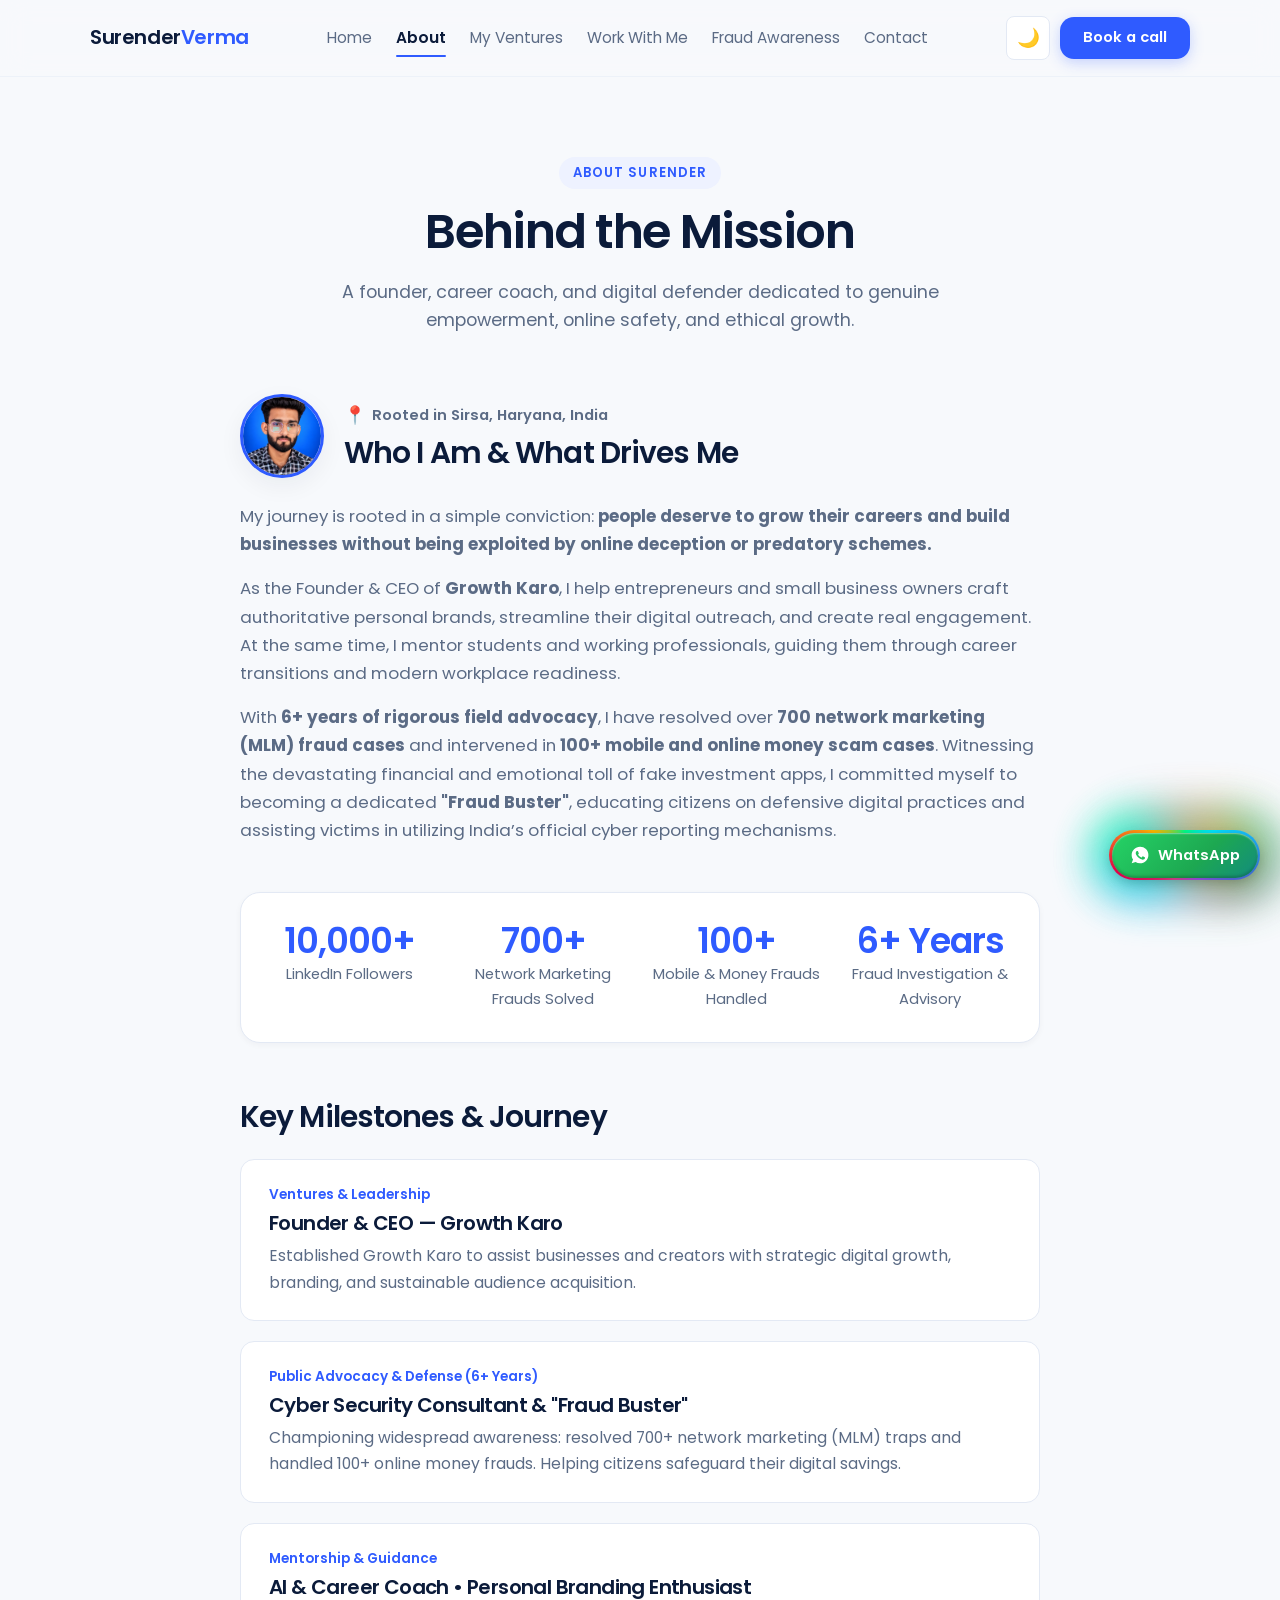
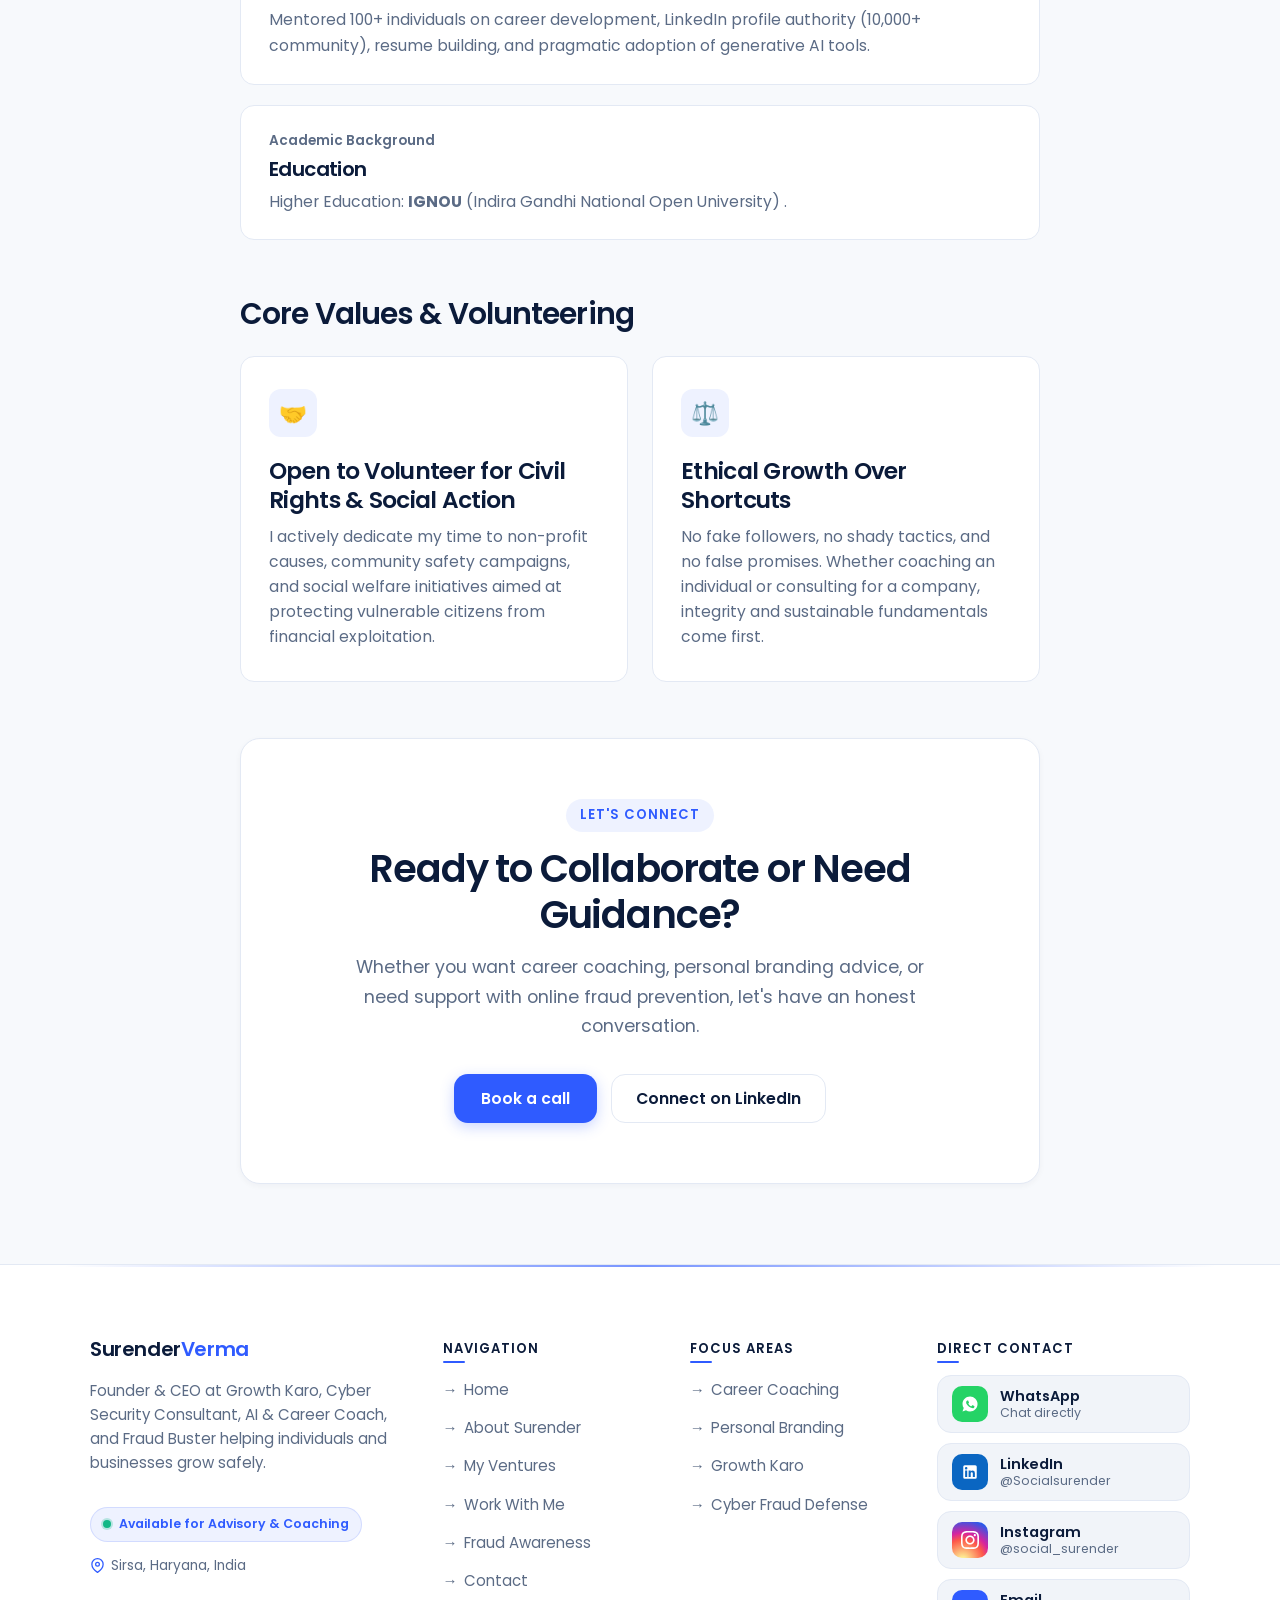
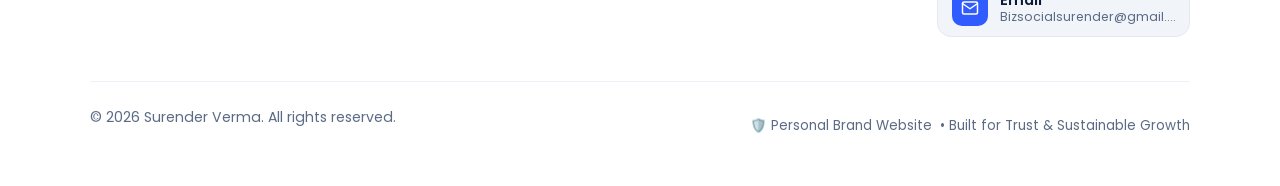
==== commit 24904741: "Add files via upload" ====
--- a/about.html
+++ b/about.html
@@ -483,12 +483,16 @@
     </div>
   </footer>
 
-  <!-- Floating WhatsApp Action Pill -->
+  <!-- Floating WhatsApp Action Pill with Neon Running Border & Multi-Color Smoke Aura -->
   <a class="float-wa" data-wa href="https://wa.me/919817242747" target="_blank" rel="noopener noreferrer" aria-label="Chat directly with Surender on WhatsApp">
-    <svg width="20" height="20" viewBox="0 0 24 24" fill="currentColor" aria-hidden="true">
-      <path d="M12.031 2C6.495 2 2 6.495 2 12.031c0 1.99.584 3.864 1.625 5.466L2 22l4.63-1.602a9.98 9.98 0 005.401 1.57h.004c5.536 0 10.031-4.495 10.031-10.031 0-2.679-1.043-5.198-2.937-7.092A9.957 9.957 0 0012.031 2zm5.845 14.195c-.244.686-1.42 1.258-1.954 1.34-.492.074-1.127.106-3.266-.782-2.735-1.134-4.502-3.921-4.638-4.103-.136-.182-1.109-1.474-1.109-2.81 0-1.336.7-1.995.948-2.259.248-.264.542-.33.722-.33.18 0 .361.002.518.01.168.008.394-.064.616.47.228.547.778 1.898.846 2.035.068.137.113.298.023.477-.09.18-.135.292-.27.45-.136.158-.286.353-.408.474-.136.136-.277.284-.12.553.158.27.7 1.154 1.503 1.87 1.033.92 1.905 1.206 2.176 1.341.27.136.43.113.59-.068.158-.182.677-.79.858-1.062.18-.27.362-.226.61-.136.248.09 1.573.742 1.844.877.27.136.452.203.519.316.068.113.068.654-.176 1.34z"/>
-    </svg>
-    <span>WhatsApp</span>
+    <span class="float-wa-smoke" aria-hidden="true"></span>
+    <span class="float-wa-glow" aria-hidden="true"></span>
+    <span class="float-wa-inner">
+      <svg width="20" height="20" viewBox="0 0 24 24" fill="currentColor" aria-hidden="true">
+        <path d="M12.031 2C6.495 2 2 6.495 2 12.031c0 1.99.584 3.864 1.625 5.466L2 22l4.63-1.602a9.98 9.98 0 005.401 1.57h.004c5.536 0 10.031-4.495 10.031-10.031 0-2.679-1.043-5.198-2.937-7.092A9.957 9.957 0 0012.031 2zm5.845 14.195c-.244.686-1.42 1.258-1.954 1.34-.492.074-1.127.106-3.266-.782-2.735-1.134-4.502-3.921-4.638-4.103-.136-.182-1.109-1.474-1.109-2.81 0-1.336.7-1.995.948-2.259.248-.264.542-.33.722-.33.18 0 .361.002.518.01.168.008.394-.064.616.47.228.547.778 1.898.846 2.035.068.137.113.298.023.477-.09.18-.135.292-.27.45-.136.158-.286.353-.408.474-.136.136-.277.284-.12.553.158.27.7 1.154 1.503 1.87 1.033.92 1.905 1.206 2.176 1.341.27.136.43.113.59-.068.158-.182.677-.79.858-1.062.18-.27.362-.226.61-.136.248.09 1.573.742 1.844.877.27.136.452.203.519.316.068.113.068.654-.176 1.34z"/>
+      </svg>
+      <span>WhatsApp</span>
+    </span>
   </a>
 
   <!-- Config and App Scripts -->
--- a/style.css
+++ b/style.css
@@ -2400,7 +2400,9 @@
   color: var(--text-muted);
 }
 
-/* WhatsApp Floating Action Pill */
+/* ==========================================================================
+   WHATSAPP FLOATING ACTION PILL (Neon Running Border & Multi-Color Smoke Aura)
+   ========================================================================== */
 .float-wa {
   position: fixed;
   bottom: calc(20px + env(safe-area-inset-bottom, 0px));
@@ -2408,39 +2410,189 @@
   z-index: 900;
   display: inline-flex;
   align-items: center;
+  justify-content: center;
+  padding: 2.5px;
+  border-radius: var(--radius-full);
+  text-decoration: none;
+  background: transparent;
+  cursor: pointer;
+  transition: transform var(--transition-base), opacity 0.25s ease, visibility 0.25s ease;
+  user-select: none;
+}
+
+.float-wa:hover {
+  transform: translateY(-3px) scale(1.03);
+}
+
+.float-wa:active {
+  transform: translateY(-1px) scale(0.98);
+}
+
+/* --- Multi-Color Neon Smoke Aura --- */
+.float-wa-smoke {
+  position: absolute;
+  inset: -14px;
+  border-radius: var(--radius-full);
+  pointer-events: none;
+  z-index: 0;
+  overflow: visible;
+}
+
+/* Smoke Plume 1: High-intensity neon vapor puff */
+.float-wa-smoke::before {
+  content: '';
+  position: absolute;
+  inset: -6px;
+  border-radius: var(--radius-full);
+  background: radial-gradient(circle at 20% 30%, rgba(0, 255, 136, 0.85), transparent 52%),
+              radial-gradient(circle at 80% 25%, rgba(0, 229, 255, 0.85), transparent 52%),
+              radial-gradient(circle at 75% 75%, rgba(255, 0, 128, 0.85), transparent 55%),
+              radial-gradient(circle at 25% 80%, rgba(168, 85, 247, 0.8), transparent 52%);
+  filter: blur(18px);
+  opacity: 0.85;
+  animation: wa-smoke-drift-1 5.5s ease-in-out infinite alternate;
+}
+
+/* Smoke Plume 2: Multi-color counter-drifting haze */
+.float-wa-smoke::after {
+  content: '';
+  position: absolute;
+  inset: -8px;
+  border-radius: var(--radius-full);
+  background: radial-gradient(circle at 70% 30%, rgba(255, 184, 0, 0.85), transparent 50%),
+              radial-gradient(circle at 30% 70%, rgba(0, 240, 255, 0.85), transparent 55%),
+              radial-gradient(circle at 50% 15%, rgba(255, 45, 120, 0.8), transparent 50%),
+              radial-gradient(circle at 85% 85%, rgba(16, 185, 129, 0.85), transparent 50%);
+  filter: blur(22px);
+  opacity: 0.8;
+  animation: wa-smoke-drift-2 7s ease-in-out infinite alternate;
+}
+
+@keyframes wa-smoke-drift-1 {
+  0% {
+    transform: scale(0.94) rotate(0deg) translate(0, 0);
+    filter: blur(16px) hue-rotate(0deg);
+    opacity: 0.72;
+  }
+  50% {
+    transform: scale(1.22) rotate(180deg) translate(-4px, -6px);
+    filter: blur(22px) hue-rotate(180deg);
+    opacity: 0.98;
+  }
+  100% {
+    transform: scale(1.06) rotate(360deg) translate(3px, 4px);
+    filter: blur(18px) hue-rotate(360deg);
+    opacity: 0.78;
+  }
+}
+
+@keyframes wa-smoke-drift-2 {
+  0% {
+    transform: scale(1.18) rotate(360deg) translate(0, 0);
+    filter: blur(20px) hue-rotate(360deg);
+    opacity: 0.88;
+  }
+  50% {
+    transform: scale(0.9) rotate(180deg) translate(5px, 6px);
+    filter: blur(15px) hue-rotate(180deg);
+    opacity: 0.65;
+  }
+  100% {
+    transform: scale(1.24) rotate(0deg) translate(-3px, -4px);
+    filter: blur(24px) hue-rotate(0deg);
+    opacity: 0.92;
+  }
+}
+
+/* --- Running Neon Border Line --- */
+.float-wa-glow {
+  position: absolute;
+  inset: 0;
+  border-radius: var(--radius-full);
+  overflow: hidden;
+  z-index: 1;
+  pointer-events: none;
+}
+
+.float-wa-glow::before {
+  content: '';
+  position: absolute;
+  top: 50%;
+  left: 50%;
+  width: 300%;
+  height: 600%;
+  transform: translate(-50%, -50%) rotate(0deg);
+  background: conic-gradient(
+    from 0deg,
+    #00ff88 0%,
+    #00e5ff 14%,
+    #3b82f6 28%,
+    #a855f7 42%,
+    #ec4899 57%,
+    #ff0055 71%,
+    #ffb800 85%,
+    #00ff88 100%
+  );
+  animation: wa-neon-border-run 2.4s linear infinite;
+}
+
+@keyframes wa-neon-border-run {
+  0% {
+    transform: translate(-50%, -50%) rotate(0deg);
+  }
+  100% {
+    transform: translate(-50%, -50%) rotate(360deg);
+  }
+}
+
+/* --- Inner WhatsApp Pill --- */
+.float-wa-inner {
+  position: relative;
+  z-index: 2;
+  display: inline-flex;
+  align-items: center;
   gap: 8px;
-  background-color: #25D366;
+  background: linear-gradient(135deg, #25D366 0%, #1da851 60%, #128C7E 100%);
   color: #FFFFFF !important;
   font-family: var(--font-family);
   font-weight: var(--font-weight-bold);
   font-size: 0.92rem;
-  padding: 11px 18px;
+  padding: 10px 18px;
   border-radius: var(--radius-full);
-  box-shadow: 0 4px 16px rgba(37, 211, 102, 0.35);
-  transition: transform var(--transition-base), box-shadow var(--transition-base), opacity 0.2s ease, visibility 0.2s ease;
-}
-
-.float-wa:hover {
-  transform: translateY(-2px);
-  box-shadow: 0 6px 20px rgba(37, 211, 102, 0.45);
-}
-
-body.drawer-open {
-  overflow: hidden;
+  box-shadow: inset 0 1px 1.5px rgba(255, 255, 255, 0.45),
+              inset 0 -2px 3px rgba(0, 0, 0, 0.22),
+              0 4px 14px rgba(0, 0, 0, 0.25);
+  transition: background 0.3s ease, filter 0.2s ease;
+}
+
+.float-wa:hover .float-wa-inner {
+  background: linear-gradient(135deg, #2cf074 0%, #20c45e 60%, #16a392 100%);
+  filter: brightness(1.04);
 }
 
 body.drawer-open .float-wa {
-  opacity: 0;
-  visibility: hidden;
-  pointer-events: none;
+  opacity: 0 !important;
+  visibility: hidden !important;
+  pointer-events: none !important;
 }
 
 @media (max-width: 480px) {
   .float-wa {
-    padding: 9px 14px;
-    font-size: 0.85rem;
+    padding: 2px;
     bottom: calc(14px + env(safe-area-inset-bottom, 0px));
     right: 14px;
+  }
+  .float-wa-smoke {
+    inset: -10px;
+  }
+  .float-wa-inner {
+    padding: 8px 14px;
+    font-size: 0.84rem;
+    gap: 7px;
+  }
+  .float-wa-inner svg {
+    width: 18px;
+    height: 18px;
   }
 }
 
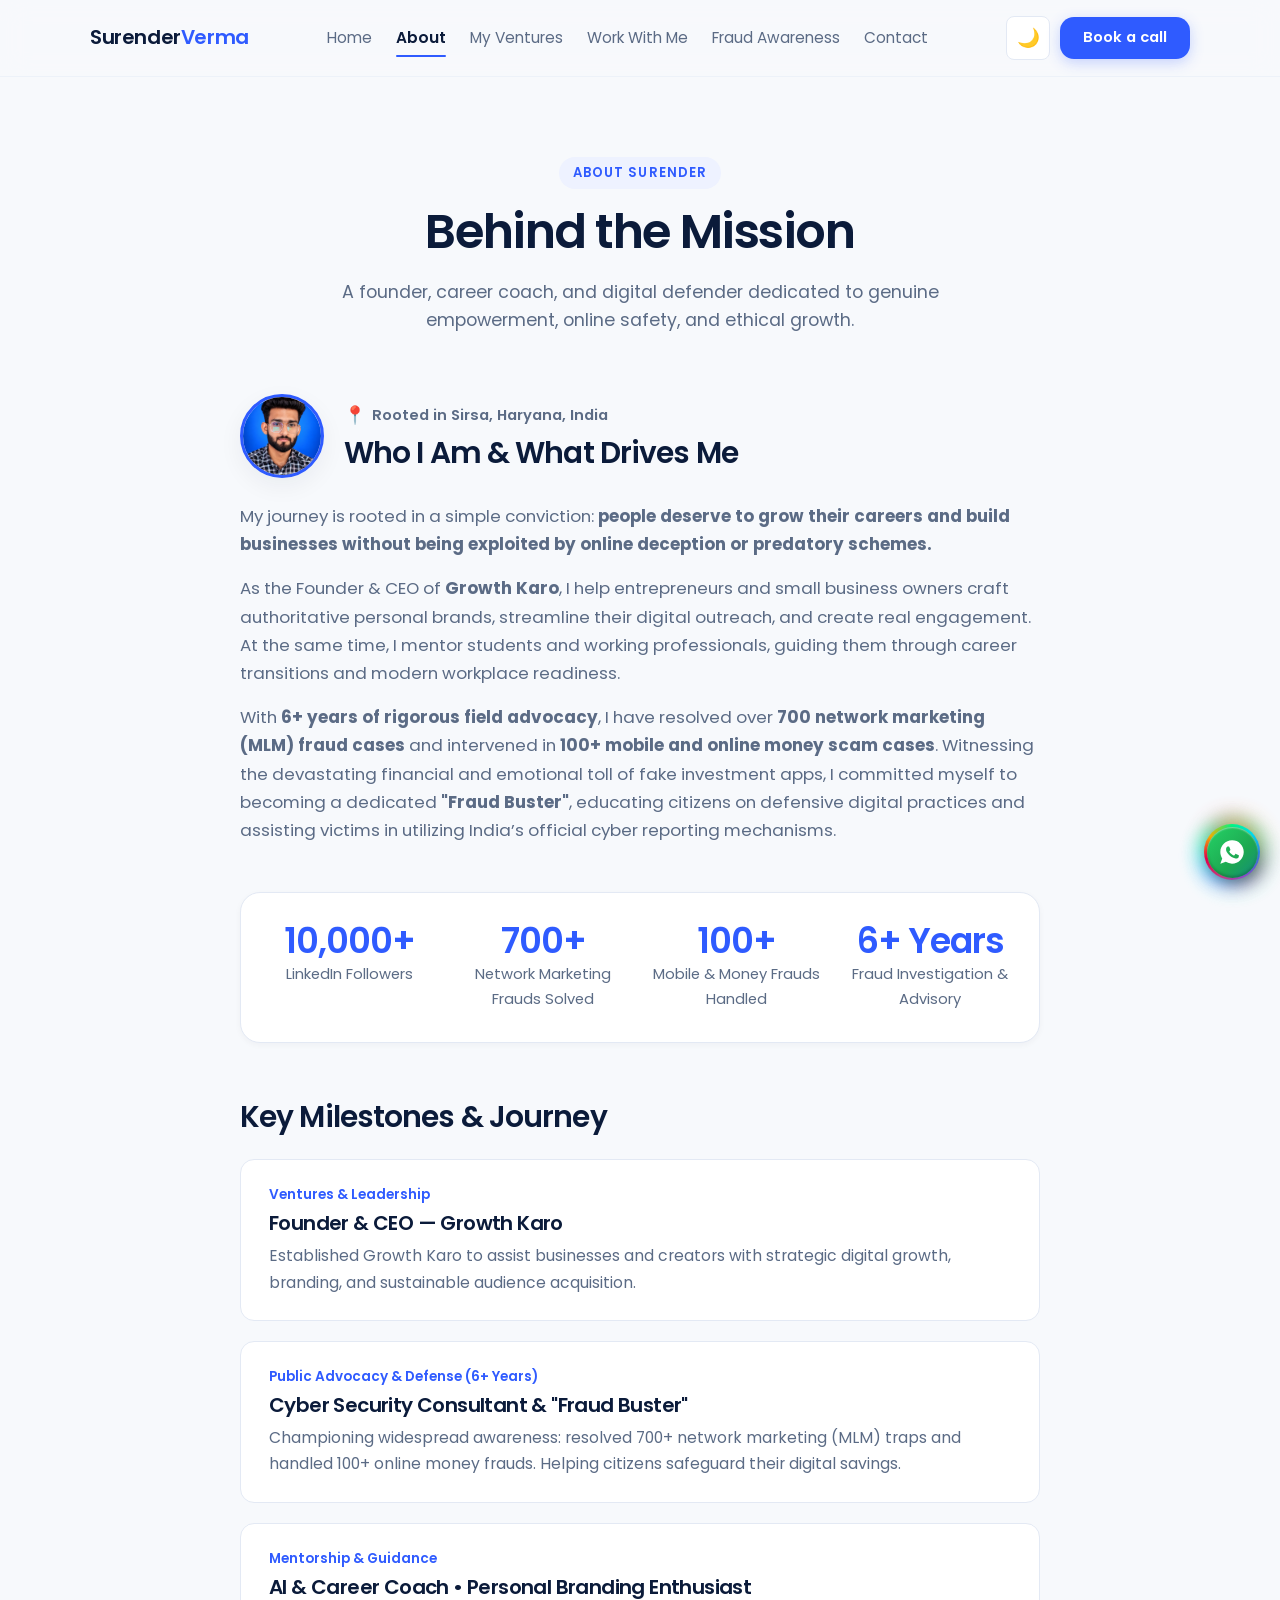
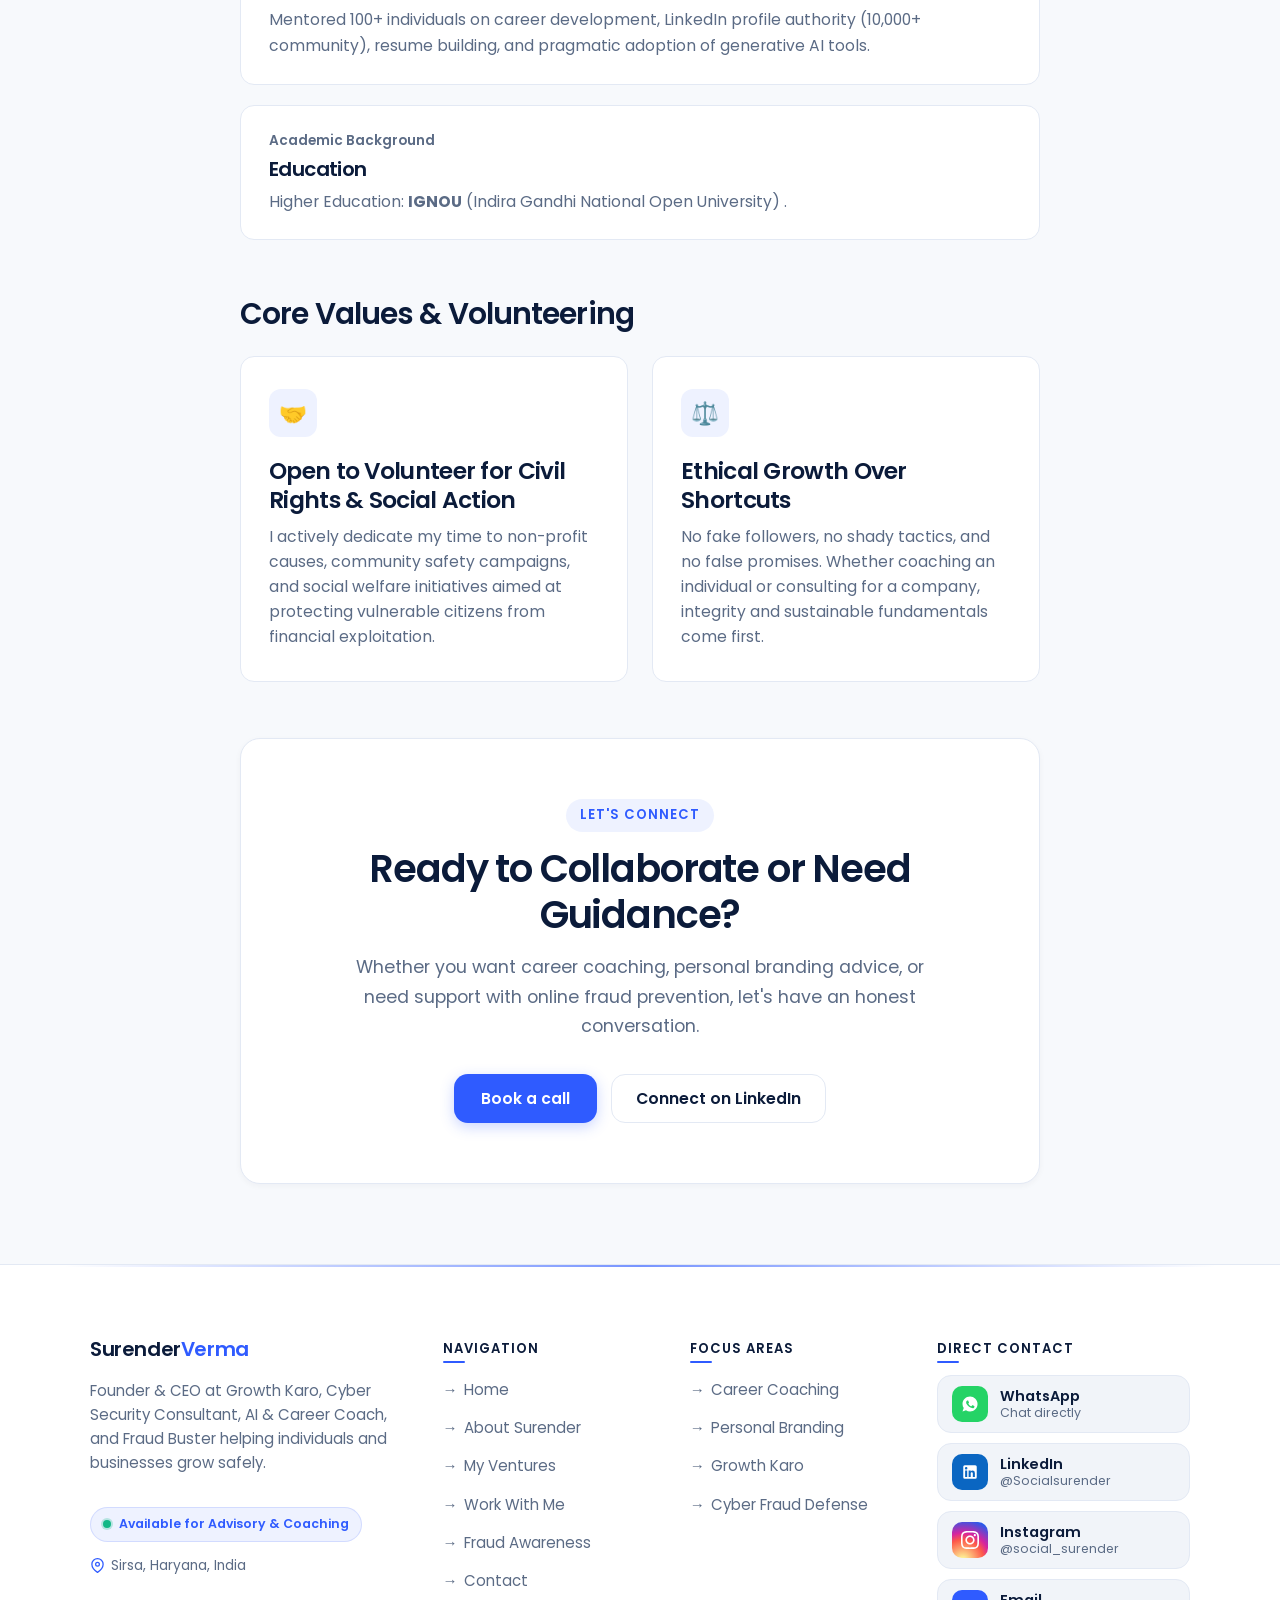
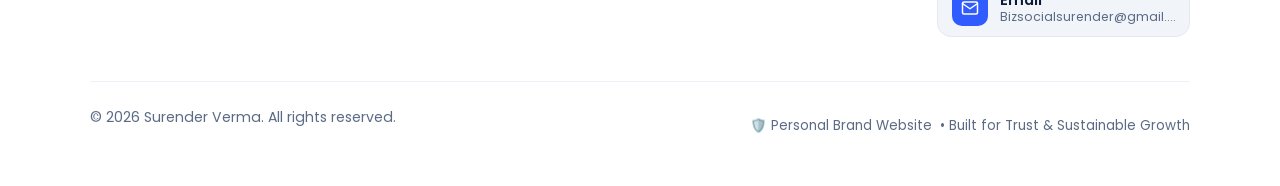
==== commit 1924074e: "Add files via upload" ====
--- a/about.html
+++ b/about.html
@@ -483,15 +483,14 @@
     </div>
   </footer>
 
-  <!-- Floating WhatsApp Action Pill with Neon Running Border & Multi-Color Smoke Aura -->
+  <!-- Floating WhatsApp Action Button with Neon Running Border & Tight Multi-Color Smoke Aura -->
   <a class="float-wa" data-wa href="https://wa.me/919817242747" target="_blank" rel="noopener noreferrer" aria-label="Chat directly with Surender on WhatsApp">
     <span class="float-wa-smoke" aria-hidden="true"></span>
     <span class="float-wa-glow" aria-hidden="true"></span>
     <span class="float-wa-inner">
-      <svg width="20" height="20" viewBox="0 0 24 24" fill="currentColor" aria-hidden="true">
+      <svg width="28" height="28" viewBox="0 0 24 24" fill="currentColor" aria-hidden="true">
         <path d="M12.031 2C6.495 2 2 6.495 2 12.031c0 1.99.584 3.864 1.625 5.466L2 22l4.63-1.602a9.98 9.98 0 005.401 1.57h.004c5.536 0 10.031-4.495 10.031-10.031 0-2.679-1.043-5.198-2.937-7.092A9.957 9.957 0 0012.031 2zm5.845 14.195c-.244.686-1.42 1.258-1.954 1.34-.492.074-1.127.106-3.266-.782-2.735-1.134-4.502-3.921-4.638-4.103-.136-.182-1.109-1.474-1.109-2.81 0-1.336.7-1.995.948-2.259.248-.264.542-.33.722-.33.18 0 .361.002.518.01.168.008.394-.064.616.47.228.547.778 1.898.846 2.035.068.137.113.298.023.477-.09.18-.135.292-.27.45-.136.158-.286.353-.408.474-.136.136-.277.284-.12.553.158.27.7 1.154 1.503 1.87 1.033.92 1.905 1.206 2.176 1.341.27.136.43.113.59-.068.158-.182.677-.79.858-1.062.18-.27.362-.226.61-.136.248.09 1.573.742 1.844.877.27.136.452.203.519.316.068.113.068.654-.176 1.34z"/>
       </svg>
-      <span>WhatsApp</span>
     </span>
   </a>
 
--- a/style.css
+++ b/style.css
@@ -2401,114 +2401,119 @@
 }
 
 /* ==========================================================================
-   WHATSAPP FLOATING ACTION PILL (Neon Running Border & Multi-Color Smoke Aura)
+   WHATSAPP FLOATING ACTION BUTTON (Circular Icon-Only, Tight Neon Smoke Aura)
    ========================================================================== */
 .float-wa {
   position: fixed;
   bottom: calc(20px + env(safe-area-inset-bottom, 0px));
   right: 20px;
   z-index: 900;
-  display: inline-flex;
+  width: 56px;
+  height: 56px;
+  min-width: 56px;
+  min-height: 56px;
+  display: flex;
   align-items: center;
   justify-content: center;
   padding: 2.5px;
-  border-radius: var(--radius-full);
+  border-radius: 50%;
   text-decoration: none;
   background: transparent;
   cursor: pointer;
+  box-sizing: border-box;
   transition: transform var(--transition-base), opacity 0.25s ease, visibility 0.25s ease;
   user-select: none;
 }
 
 .float-wa:hover {
-  transform: translateY(-3px) scale(1.03);
+  transform: translateY(-3px) scale(1.05);
 }
 
 .float-wa:active {
-  transform: translateY(-1px) scale(0.98);
-}
-
-/* --- Multi-Color Neon Smoke Aura --- */
+  transform: translateY(-1px) scale(0.96);
+}
+
+/* --- Tight Multi-Color Neon Smoke Aura (Bilkul button ke paas-paas) --- */
 .float-wa-smoke {
   position: absolute;
-  inset: -14px;
-  border-radius: var(--radius-full);
+  inset: -5px;
+  border-radius: 50%;
   pointer-events: none;
   z-index: 0;
   overflow: visible;
 }
 
-/* Smoke Plume 1: High-intensity neon vapor puff */
+/* Tight Smoke Cloud 1 */
 .float-wa-smoke::before {
   content: '';
   position: absolute;
-  inset: -6px;
-  border-radius: var(--radius-full);
-  background: radial-gradient(circle at 20% 30%, rgba(0, 255, 136, 0.85), transparent 52%),
-              radial-gradient(circle at 80% 25%, rgba(0, 229, 255, 0.85), transparent 52%),
-              radial-gradient(circle at 75% 75%, rgba(255, 0, 128, 0.85), transparent 55%),
-              radial-gradient(circle at 25% 80%, rgba(168, 85, 247, 0.8), transparent 52%);
-  filter: blur(18px);
-  opacity: 0.85;
-  animation: wa-smoke-drift-1 5.5s ease-in-out infinite alternate;
-}
-
-/* Smoke Plume 2: Multi-color counter-drifting haze */
+  inset: -2px;
+  border-radius: 50%;
+  background: radial-gradient(circle at 25% 30%, rgba(0, 255, 136, 0.9), transparent 52%),
+              radial-gradient(circle at 75% 25%, rgba(0, 229, 255, 0.9), transparent 52%),
+              radial-gradient(circle at 70% 75%, rgba(255, 0, 128, 0.9), transparent 55%),
+              radial-gradient(circle at 30% 75%, rgba(168, 85, 247, 0.85), transparent 52%);
+  filter: blur(8px);
+  opacity: 0.88;
+  animation: wa-smoke-tight-1 4.5s ease-in-out infinite alternate;
+}
+
+/* Tight Smoke Cloud 2 */
 .float-wa-smoke::after {
   content: '';
   position: absolute;
-  inset: -8px;
-  border-radius: var(--radius-full);
-  background: radial-gradient(circle at 70% 30%, rgba(255, 184, 0, 0.85), transparent 50%),
-              radial-gradient(circle at 30% 70%, rgba(0, 240, 255, 0.85), transparent 55%),
-              radial-gradient(circle at 50% 15%, rgba(255, 45, 120, 0.8), transparent 50%),
-              radial-gradient(circle at 85% 85%, rgba(16, 185, 129, 0.85), transparent 50%);
-  filter: blur(22px);
-  opacity: 0.8;
-  animation: wa-smoke-drift-2 7s ease-in-out infinite alternate;
-}
-
-@keyframes wa-smoke-drift-1 {
+  inset: -3px;
+  border-radius: 50%;
+  background: radial-gradient(circle at 65% 30%, rgba(255, 184, 0, 0.9), transparent 50%),
+              radial-gradient(circle at 35% 70%, rgba(0, 240, 255, 0.9), transparent 55%),
+              radial-gradient(circle at 50% 15%, rgba(255, 45, 120, 0.85), transparent 50%),
+              radial-gradient(circle at 80% 80%, rgba(16, 185, 129, 0.9), transparent 50%);
+  filter: blur(10px);
+  opacity: 0.82;
+  animation: wa-smoke-tight-2 5.8s ease-in-out infinite alternate;
+}
+
+@keyframes wa-smoke-tight-1 {
   0% {
-    transform: scale(0.94) rotate(0deg) translate(0, 0);
-    filter: blur(16px) hue-rotate(0deg);
-    opacity: 0.72;
+    transform: scale(0.97) rotate(0deg) translate(0, 0);
+    filter: blur(7px) hue-rotate(0deg);
+    opacity: 0.75;
   }
   50% {
-    transform: scale(1.22) rotate(180deg) translate(-4px, -6px);
-    filter: blur(22px) hue-rotate(180deg);
+    transform: scale(1.08) rotate(180deg) translate(-1.5px, -2px);
+    filter: blur(9px) hue-rotate(180deg);
     opacity: 0.98;
   }
   100% {
-    transform: scale(1.06) rotate(360deg) translate(3px, 4px);
-    filter: blur(18px) hue-rotate(360deg);
-    opacity: 0.78;
-  }
-}
-
-@keyframes wa-smoke-drift-2 {
+    transform: scale(1.02) rotate(360deg) translate(1.5px, 1.5px);
+    filter: blur(8px) hue-rotate(360deg);
+    opacity: 0.8;
+  }
+}
+
+@keyframes wa-smoke-tight-2 {
   0% {
-    transform: scale(1.18) rotate(360deg) translate(0, 0);
-    filter: blur(20px) hue-rotate(360deg);
+    transform: scale(1.06) rotate(360deg) translate(0, 0);
+    filter: blur(9px) hue-rotate(360deg);
     opacity: 0.88;
   }
   50% {
-    transform: scale(0.9) rotate(180deg) translate(5px, 6px);
-    filter: blur(15px) hue-rotate(180deg);
-    opacity: 0.65;
+    transform: scale(0.96) rotate(180deg) translate(2px, 2px);
+    filter: blur(6px) hue-rotate(180deg);
+    opacity: 0.68;
   }
   100% {
-    transform: scale(1.24) rotate(0deg) translate(-3px, -4px);
-    filter: blur(24px) hue-rotate(0deg);
+    transform: scale(1.09) rotate(0deg) translate(-1.5px, -1.5px);
+    filter: blur(10px) hue-rotate(0deg);
     opacity: 0.92;
   }
 }
 
-/* --- Running Neon Border Line --- */
+/* --- Running Neon Border Line (Laser Ring) --- */
 .float-wa-glow {
   position: absolute;
   inset: 0;
-  border-radius: var(--radius-full);
+  border-radius: 50%;
   overflow: hidden;
   z-index: 1;
   pointer-events: none;
@@ -2519,8 +2524,8 @@
   position: absolute;
   top: 50%;
   left: 50%;
-  width: 300%;
-  height: 600%;
+  width: 250%;
+  height: 250%;
   transform: translate(-50%, -50%) rotate(0deg);
   background: conic-gradient(
     from 0deg,
@@ -2533,7 +2538,7 @@
     #ffb800 85%,
     #00ff88 100%
   );
-  animation: wa-neon-border-run 2.4s linear infinite;
+  animation: wa-neon-border-run 2.2s linear infinite;
 }
 
 @keyframes wa-neon-border-run {
@@ -2545,29 +2550,34 @@
   }
 }
 
-/* --- Inner WhatsApp Pill --- */
+/* --- Inner WhatsApp Button (Icon-Only Circle) --- */
 .float-wa-inner {
   position: relative;
   z-index: 2;
-  display: inline-flex;
-  align-items: center;
-  gap: 8px;
+  width: 100%;
+  height: 100%;
+  display: flex;
+  align-items: center;
+  justify-content: center;
   background: linear-gradient(135deg, #25D366 0%, #1da851 60%, #128C7E 100%);
   color: #FFFFFF !important;
-  font-family: var(--font-family);
-  font-weight: var(--font-weight-bold);
-  font-size: 0.92rem;
-  padding: 10px 18px;
-  border-radius: var(--radius-full);
+  border-radius: 50%;
   box-shadow: inset 0 1px 1.5px rgba(255, 255, 255, 0.45),
               inset 0 -2px 3px rgba(0, 0, 0, 0.22),
-              0 4px 14px rgba(0, 0, 0, 0.25);
+              0 4px 12px rgba(0, 0, 0, 0.28);
   transition: background 0.3s ease, filter 0.2s ease;
+}
+
+.float-wa-inner svg {
+  width: 28px;
+  height: 28px;
+  color: #FFFFFF;
+  display: block;
 }
 
 .float-wa:hover .float-wa-inner {
   background: linear-gradient(135deg, #2cf074 0%, #20c45e 60%, #16a392 100%);
-  filter: brightness(1.04);
+  filter: brightness(1.05);
 }
 
 body.drawer-open .float-wa {
@@ -2578,21 +2588,20 @@
 
 @media (max-width: 480px) {
   .float-wa {
+    width: 50px;
+    height: 50px;
+    min-width: 50px;
+    min-height: 50px;
+    bottom: calc(16px + env(safe-area-inset-bottom, 0px));
+    right: 16px;
     padding: 2px;
-    bottom: calc(14px + env(safe-area-inset-bottom, 0px));
-    right: 14px;
   }
   .float-wa-smoke {
-    inset: -10px;
-  }
-  .float-wa-inner {
-    padding: 8px 14px;
-    font-size: 0.84rem;
-    gap: 7px;
+    inset: -4px;
   }
   .float-wa-inner svg {
-    width: 18px;
-    height: 18px;
+    width: 25px;
+    height: 25px;
   }
 }
 
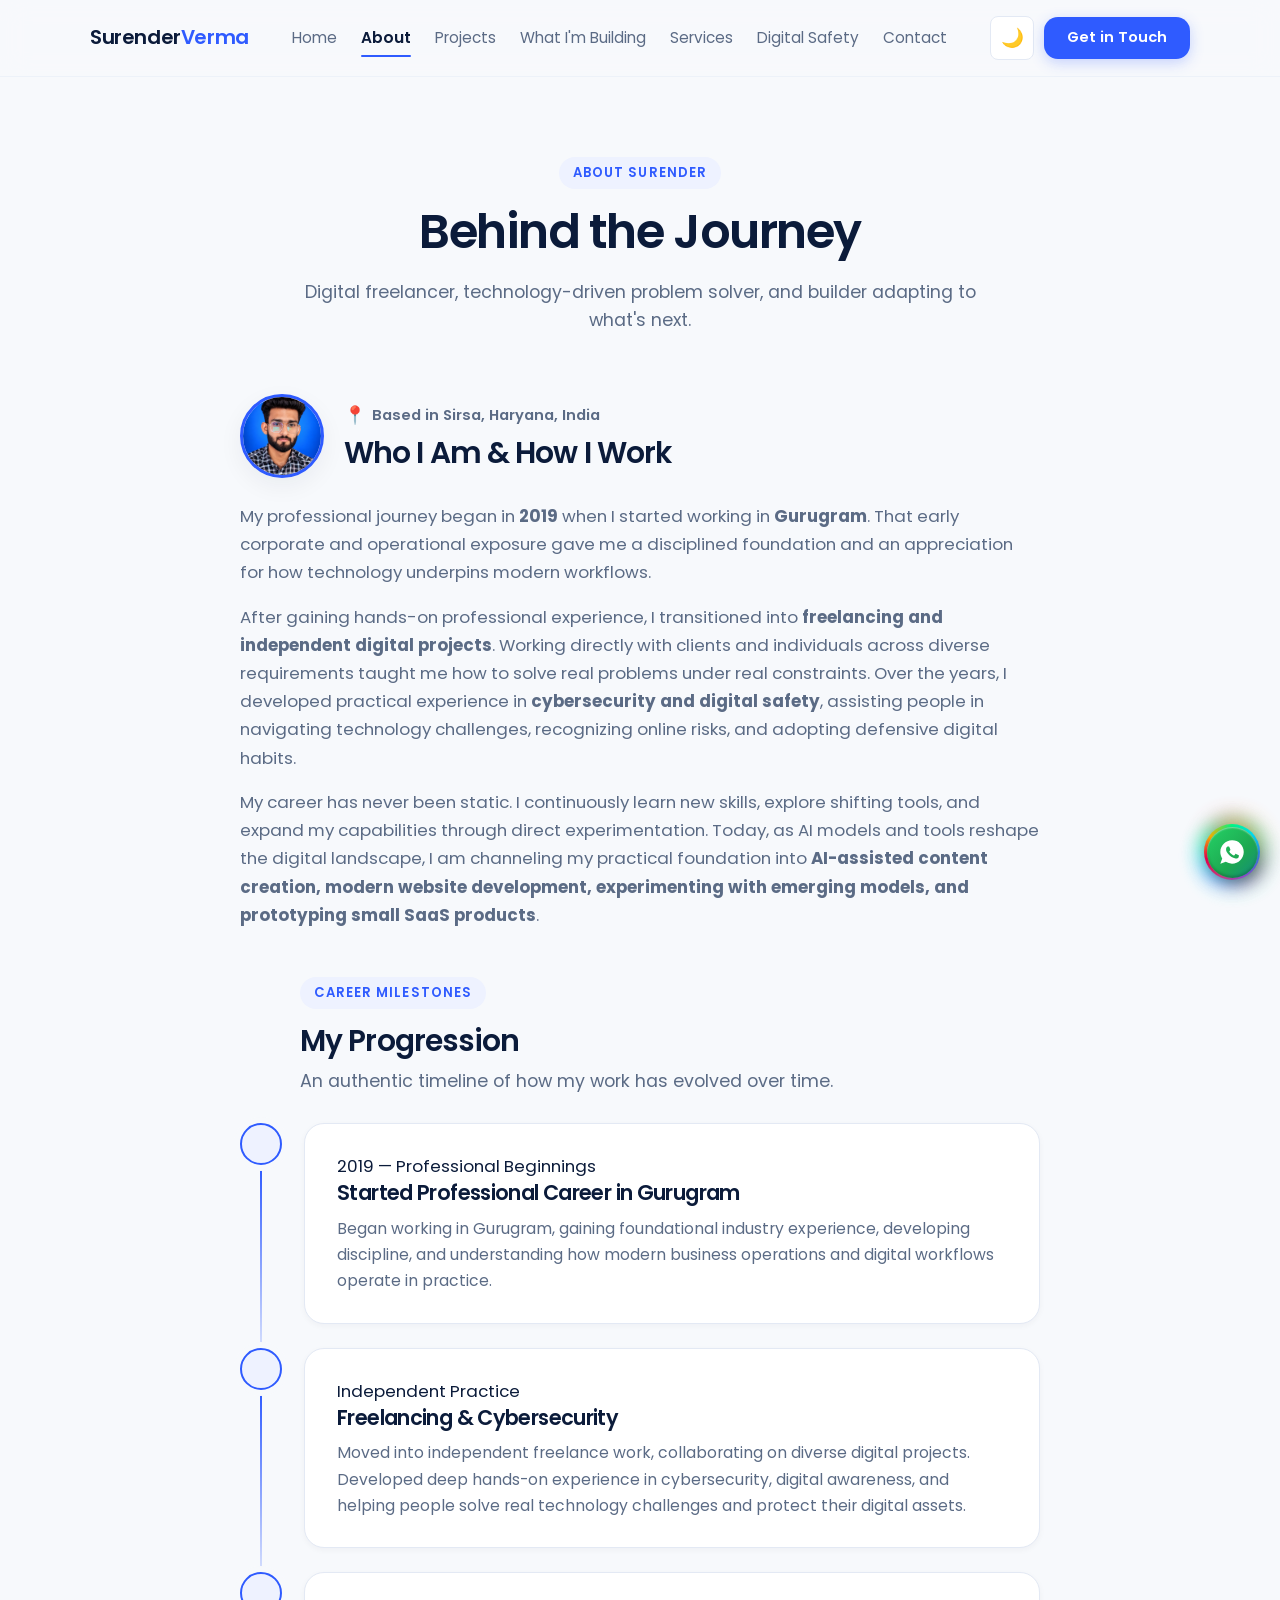
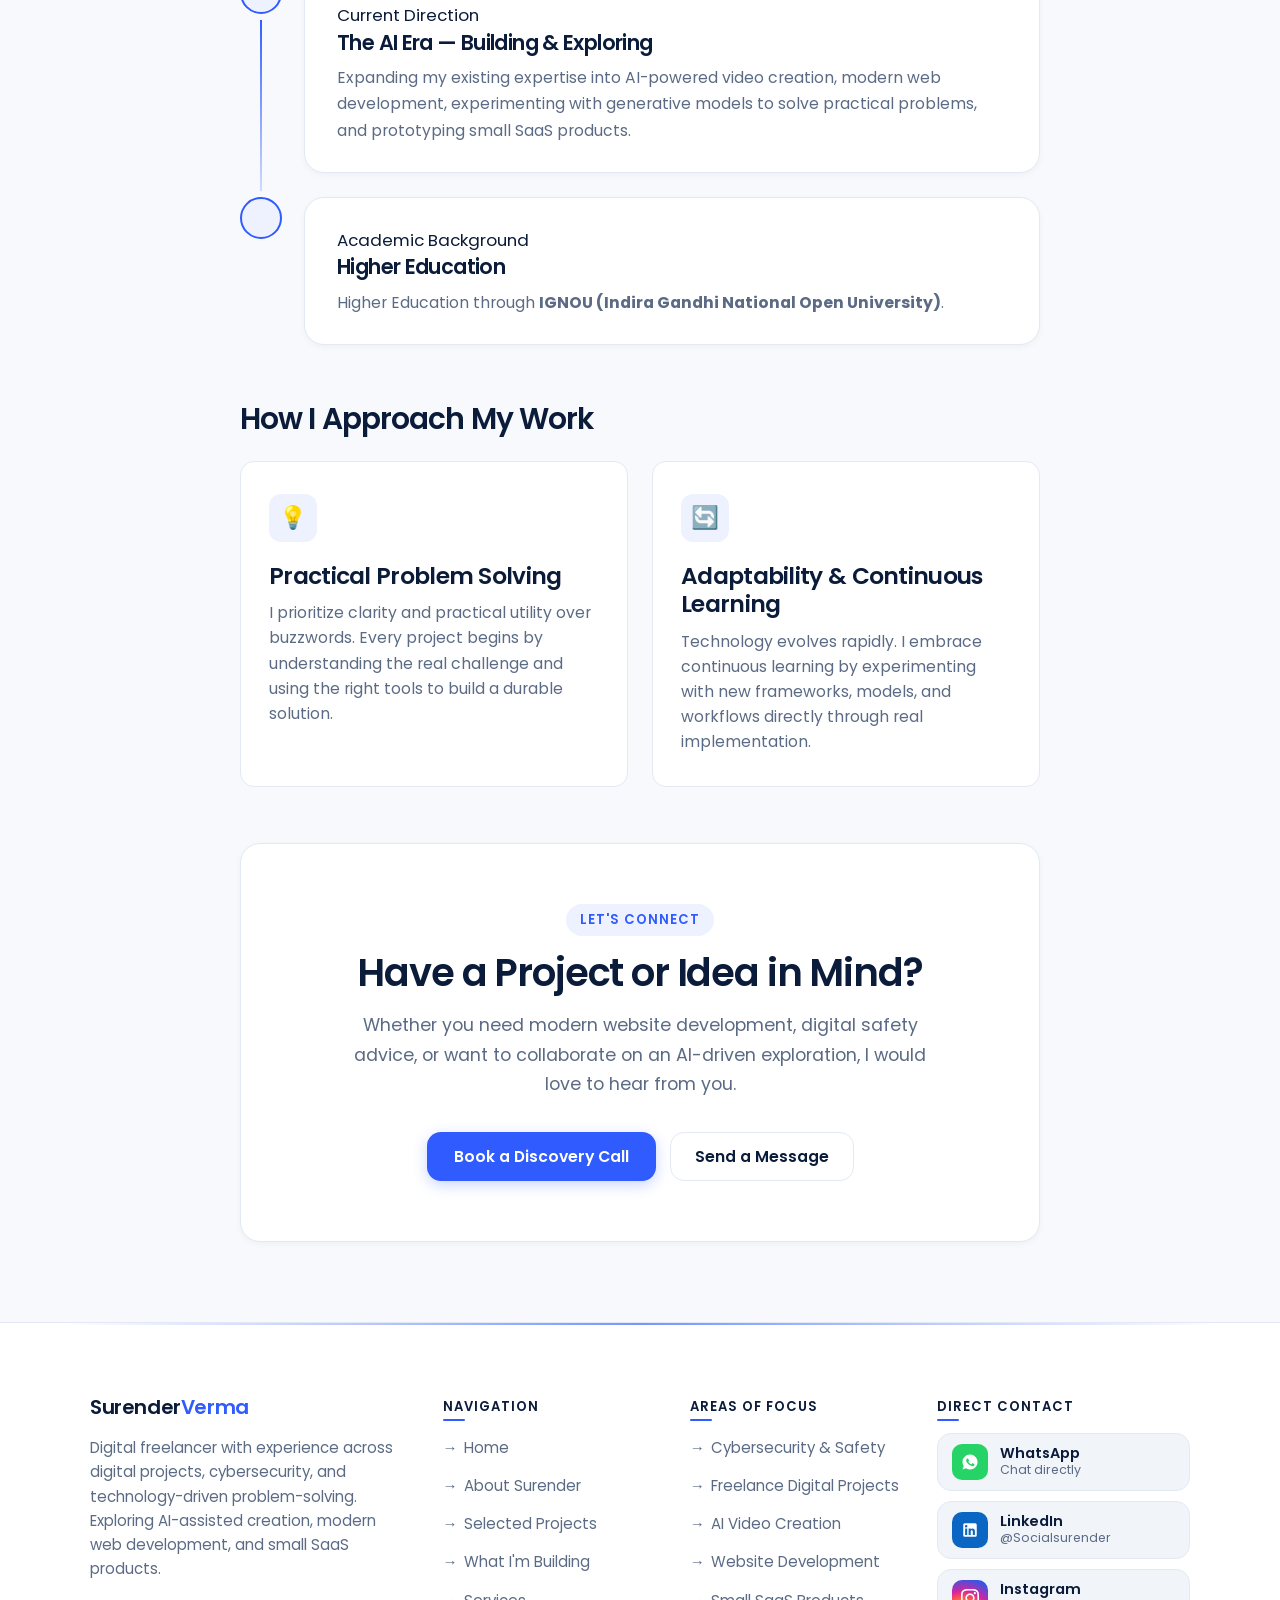
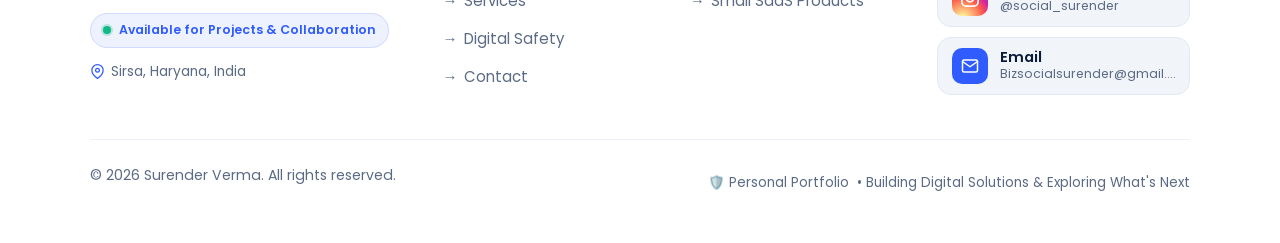
==== commit 69e044c7: "Add files via upload" ====
--- a/about.html
+++ b/about.html
@@ -3,27 +3,27 @@
 <head>
   <meta charset="UTF-8">
   <meta name="viewport" content="width=device-width, initial-scale=1.0, minimum-scale=1.0, maximum-scale=5.0, viewport-fit=cover">
-  <title>About Surender Verma | Cyber Security Consultant, Career Coach & Founder</title>
-  <meta name="description" content="Learn about Surender Verma from Sirsa, Haryana. Founder & CEO at Growth Karo, Cyber Security Consultant, Career Coach, and advocate for civil safety and fraud prevention.">
+  <title>About Surender Verma | Digital Freelancer &amp; Builder</title>
+  <meta name="description" content="Learn about Surender Verma. Digital freelancer with experience across digital projects, cybersecurity, and technology-driven problem solving since beginning in Gurugram in 2019.">
   <meta name="author" content="Surender Verma">
   <meta name="theme-color" content="#2F5BFF">
   <link rel="canonical" href="https://surenderverma.cv/about.html">
 
   <!-- Open Graph / Meta -->
   <meta property="og:site_name" content="Surender Verma">
-  <meta property="og:title" content="About Surender Verma | Background, Journey &amp; Values">
-  <meta property="og:description" content="Discover Surender's mission: driving digital growth, guiding career trajectories, and keeping communities safe from online fraud.">
+  <meta property="og:title" content="About Surender Verma | Journey, Experience &amp; Direction">
+  <meta property="og:description" content="Digital freelancer with experience across digital projects, cybersecurity, and technology-driven problem-solving since 2019. Now exploring AI video creation, modern web development, and small SaaS products.">
   <meta property="og:type" content="profile">
   <meta property="og:url" content="https://surenderverma.cv/about.html">
   <meta property="og:image" content="https://surenderverma.cv/images/og-image.png">
   <meta property="og:image:width" content="1200">
   <meta property="og:image:height" content="630">
-  <meta property="og:image:alt" content="About Surender Verma - Cyber Security Consultant and Career Coach">
+  <meta property="og:image:alt" content="About Surender Verma - Digital Freelancer & Builder">
 
   <!-- Twitter Cards -->
   <meta name="twitter:card" content="summary_large_image">
-  <meta name="twitter:title" content="About Surender Verma | Background, Journey &amp; Values">
-  <meta name="twitter:description" content="Discover Surender's mission: driving digital growth, guiding career trajectories, and keeping communities safe from online fraud.">
+  <meta name="twitter:title" content="About Surender Verma | Journey, Experience &amp; Direction">
+  <meta name="twitter:description" content="Digital freelancer with experience across digital projects, cybersecurity, and technology-driven problem-solving since 2019.">
   <meta name="twitter:image" content="https://surenderverma.cv/images/og-image.png">
 
   <!-- Google Font: Poppins (Strictly 2 weights: 400 & 600) -->
@@ -55,10 +55,8 @@
     "@type": "Person",
     "name": "Surender Verma",
     "jobTitle": [
-      "Founder & CEO at Growth Karo",
-      "Cyber Security Consultant",
-      "AI & Career Coach",
-      "Social Worker & Fraud Buster"
+      "Digital Freelancer & Builder",
+      "Cybersecurity Consultant"
     ],
     "address": {
       "@type": "PostalAddress",
@@ -89,9 +87,10 @@
       <nav class="nav-menu" aria-label="Main Navigation">
         <a href="index.html" class="nav-link">Home</a>
         <a href="about.html" class="nav-link active" aria-current="page">About</a>
-        <a href="ventures.html" class="nav-link">My Ventures</a>
-        <a href="services.html" class="nav-link">Work With Me</a>
-        <a href="awareness.html" class="nav-link">Fraud Awareness</a>
+        <a href="index.html#projects" class="nav-link">Projects</a>
+        <a href="index.html#building-now" class="nav-link">What I'm Building</a>
+        <a href="services.html" class="nav-link">Services</a>
+        <a href="awareness.html" class="nav-link">Digital Safety</a>
         <a href="contact.html" class="nav-link">Contact</a>
       </nav>
 
@@ -99,7 +98,7 @@
         <button id="themeToggle" class="theme-toggle" type="button" aria-label="Toggle dark mode" title="Switch theme">
           🌙
         </button>
-        <a href="https://calendly.com/bizsocialsurender/30min" class="btn-primary" data-cta-link target="_blank" rel="noopener noreferrer">Book a call</a>
+        <a href="https://calendly.com/bizsocialsurender/30min" class="btn-primary" data-cta-link target="_blank" rel="noopener noreferrer">Get in Touch</a>
         <button id="mobileNavToggle" class="mobile-toggle" type="button" aria-label="Toggle navigation menu" aria-expanded="false">
           <span class="hamburger-box" aria-hidden="true">
             <span class="hamburger-line line-1"></span>
@@ -115,108 +114,114 @@
   <div id="mobileNavBackdrop" class="mobile-nav-backdrop" aria-hidden="true"></div>
 
   <!-- Mobile Slide-out Drawer -->
-    <div id="mobileNavDrawer" class="mobile-nav-drawer" aria-label="Mobile Navigation" aria-hidden="true">
-      <!-- Drawer Header -->
-      <div class="drawer-header">
-        <div class="drawer-profile">
-          <div class="drawer-avatar-wrap">
-            <img src="images/surender.jpg" alt="Surender Verma" class="drawer-avatar" width="44" height="44" loading="lazy">
-            <span class="drawer-status-dot" title="Available for Advisory"></span>
-          </div>
-          <div class="drawer-profile-info">
-            <span class="drawer-profile-name">Surender Verma</span>
-            <span class="drawer-profile-role">Founder • Cyber Expert</span>
-          </div>
-        </div>
-        <button id="mobileNavClose" class="drawer-close-btn" type="button" aria-label="Close menu">
-          <svg width="20" height="20" viewBox="0 0 24 24" fill="none" stroke="currentColor" stroke-width="2.2" stroke-linecap="round" stroke-linejoin="round">
-            <line x1="18" y1="6" x2="6" y2="18"></line>
-            <line x1="6" y1="6" x2="18" y2="18"></line>
-          </svg>
-        </button>
-      </div>
-
-      <!-- Drawer Body -->
-      <div class="drawer-body">
-        <div class="drawer-nav-label">Navigation</div>
-        <nav class="drawer-nav">
-          <a href="index.html" class="drawer-link">
-            <span class="drawer-link-icon">
-              <svg width="18" height="18" viewBox="0 0 24 24" fill="none" stroke="currentColor" stroke-width="2" stroke-linecap="round" stroke-linejoin="round"><path d="m3 9 9-7 9 7v11a2 2 0 0 1-2 2H5a2 2 0 0 1-2-2z"></path><polyline points="9 22 9 12 15 12 15 22"></polyline></svg>
-            </span>
-            <span class="drawer-link-text">Home</span>
-            <span class="drawer-link-arrow">›</span>
-          </a>
-          <a href="about.html" class="drawer-link active">
-            <span class="drawer-link-icon">
-              <svg width="18" height="18" viewBox="0 0 24 24" fill="none" stroke="currentColor" stroke-width="2" stroke-linecap="round" stroke-linejoin="round"><path d="M20 21v-2a4 4 0 0 0-4-4H8a4 4 0 0 0-4 4v2"></path><circle cx="12" cy="7" r="4"></circle></svg>
-            </span>
-            <span class="drawer-link-text">About</span>
-            <span class="drawer-link-arrow">›</span>
-          </a>
-          <a href="ventures.html" class="drawer-link">
-            <span class="drawer-link-icon">
-              <svg width="18" height="18" viewBox="0 0 24 24" fill="none" stroke="currentColor" stroke-width="2" stroke-linecap="round" stroke-linejoin="round"><polygon points="13 2 3 14 12 14 11 22 21 10 12 10 13 2"></polygon></svg>
-            </span>
-            <span class="drawer-link-text">My Ventures</span>
-            <span class="drawer-link-badge">Growth Karo</span>
-            <span class="drawer-link-arrow">›</span>
-          </a>
-          <a href="services.html" class="drawer-link">
-            <span class="drawer-link-icon">
-              <svg width="18" height="18" viewBox="0 0 24 24" fill="none" stroke="currentColor" stroke-width="2" stroke-linecap="round" stroke-linejoin="round"><rect width="20" height="14" x="2" y="7" rx="2" ry="2"></rect><path d="M16 21V5a2 2 0 0 0-2-2h-4a2 2 0 0 0-2 2v16"></path></svg>
-            </span>
-            <span class="drawer-link-text">Work With Me</span>
-            <span class="drawer-link-arrow">›</span>
-          </a>
-          <a href="awareness.html" class="drawer-link">
-            <span class="drawer-link-icon">
-              <svg width="18" height="18" viewBox="0 0 24 24" fill="none" stroke="currentColor" stroke-width="2" stroke-linecap="round" stroke-linejoin="round"><path d="M12 22s8-4 8-10V5l-8-3-8 3v7c0 6 8 10 8 10z"></path></svg>
-            </span>
-            <span class="drawer-link-text">Fraud Awareness</span>
-            <span class="drawer-link-arrow">›</span>
-          </a>
-          <a href="contact.html" class="drawer-link">
-            <span class="drawer-link-icon">
-              <svg width="18" height="18" viewBox="0 0 24 24" fill="none" stroke="currentColor" stroke-width="2" stroke-linecap="round" stroke-linejoin="round"><rect width="20" height="16" x="2" y="4" rx="2"></rect><path d="m22 7-8.97 5.7a1.94 1.94 0 0 1-2.06 0L2 7"></path></svg>
-            </span>
-            <span class="drawer-link-text">Contact</span>
-            <span class="drawer-link-arrow">›</span>
-          </a>
-        </nav>
-
-        <div class="drawer-cta-section">
-          <div class="drawer-nav-label">Direct Access</div>
-          <a href="https://calendly.com/bizsocialsurender/30min" target="_blank" rel="noopener noreferrer" class="btn-primary drawer-action-btn" data-cta-link>
-            <svg width="17" height="17" viewBox="0 0 24 24" fill="none" stroke="currentColor" stroke-width="2" stroke-linecap="round" stroke-linejoin="round"><rect width="18" height="18" x="3" y="4" rx="2" ry="2"></rect><line x1="16" y1="2" x2="16" y2="6"></line><line x1="8" y1="2" x2="8" y2="6"></line><line x1="3" y1="10" x2="21" y2="10"></line></svg>
-            <span>Book a 30-Min Call</span>
-          </a>
-          <a href="https://wa.me/919817242747" target="_blank" rel="noopener noreferrer" class="drawer-whatsapp-btn">
-            <svg width="18" height="18" viewBox="0 0 24 24" fill="currentColor"><path d="M.057 24l1.687-6.163c-1.041-1.804-1.588-3.849-1.587-5.946.003-6.556 5.338-11.891 11.893-11.891 3.181.001 6.167 1.24 8.413 3.488 2.245 2.248 3.481 5.236 3.48 8.414-.003 6.557-5.338 11.892-11.893 11.892-1.99-.001-3.951-.5-5.688-1.448l-6.305 1.654zm6.597-3.807c1.676.995 3.276 1.591 5.392 1.592 5.448 0 9.886-4.434 9.889-9.885.002-5.462-4.415-9.89-9.881-9.892-5.452 0-9.887 4.434-9.889 9.884-.001 2.225.651 3.891 1.746 5.634l-.999 3.648 3.742-.981zm11.387-5.464c-.074-.124-.272-.198-.57-.347-.297-.149-1.758-.868-2.031-.967-.272-.099-.47-.149-.669.149-.198.297-.768.967-.941 1.165-.173.198-.347.223-.644.074-.297-.149-1.255-.462-2.39-1.475-.883-.788-1.48-1.761-1.653-2.059-.173-.297-.018-.458.13-.606.134-.133.297-.347.446-.521.151-.172.2-.296.3-.495.099-.198.05-.372-.025-.521-.075-.148-.669-1.611-.916-2.206-.242-.579-.487-.501-.669-.51l-.57-.01c-.198 0-.52.074-.792.372s-1.04 1.016-1.04 2.479 1.065 2.876 1.213 3.074c.149.198 2.095 3.2 5.076 4.487.709.306 1.263.489 1.694.626.712.226 1.36.194 1.872.118.571-.085 1.758-.719 2.006-1.413.248-.695.248-1.29.173-1.414z"/></svg>
-            <span>Chat on WhatsApp</span>
-          </a>
-        </div>
-      </div>
-
-      <!-- Drawer Footer -->
-      <div class="drawer-footer">
-        <div class="drawer-socials">
-          <a href="https://linkedin.com/in/Socialsurender" target="_blank" rel="noopener noreferrer" class="drawer-social-link" aria-label="LinkedIn">
-            <svg width="17" height="17" viewBox="0 0 24 24" fill="currentColor"><path d="M19 0h-14c-2.761 0-5 2.239-5 5v14c0 2.761 2.239 5 5 5h14c2.762 0 5-2.239 5-5v-14c0-2.761-2.238-5-5-5zm-11 19h-3v-11h3v11zm-1.5-12.268c-.966 0-1.75-.79-1.75-1.764s.784-1.764 1.75-1.764 1.75.79 1.75 1.764-.783 1.764-1.75 1.764zm13.5 12.268h-3v-5.604c0-3.368-4-3.113-4 0v5.604h-3v-11h3v1.765c1.396-2.586 7-2.777 7 2.476v6.759z"/></svg>
-          </a>
-          <a href="https://instagram.com/social_surender" target="_blank" rel="noopener noreferrer" class="drawer-social-link" aria-label="Instagram">
-            <svg width="17" height="17" viewBox="0 0 24 24" fill="currentColor"><path d="M12 2.163c3.204 0 3.584.012 4.85.07 3.252.148 4.771 1.691 4.919 4.919.058 1.265.069 1.645.069 4.849 0 3.205-.012 3.584-.069 4.849-.149 3.225-1.664 4.771-4.919 4.919-1.266.058-1.644.07-4.85.07-3.204 0-3.584-.012-4.849-.07-3.26-.149-4.771-1.699-4.919-4.92-.058-1.265-.07-1.644-.07-4.849 0-3.204.013-3.583.07-4.849.149-3.227 1.664-4.771 4.919-4.919 1.266-.057 1.645-.069 4.849-.069zm0-2.163c-3.259 0-3.667.014-4.947.072-4.358.2-6.78 2.618-6.98 6.98-.059 1.281-.073 1.689-.073 4.948 0 3.259.014 3.668.072 4.948.2 4.358 2.618 6.78 6.98 6.98 1.281.058 1.689.072 4.948.072 3.259 0 3.668-.014 4.948-.072 4.354-.2 6.782-2.618 6.979-6.98.059-1.28.073-1.689.073-4.948 0-3.259-.014-3.667-.072-4.947-.196-4.354-2.617-6.78-6.979-6.98-1.281-.059-1.69-.073-4.949-.073zm0 5.838c-3.403 0-6.162 2.759-6.162 6.162s2.759 6.163 6.162 6.163 6.162-2.759 6.162-6.163c0-3.403-2.759-6.162-6.162-6.162zm0 10.162c-2.209 0-4-1.79-4-4 0-2.209 1.791-4 4-4s4 1.791 4 4c0 2.21-1.791 4-4 4zm6.406-11.845c-.796 0-1.441.645-1.441 1.44s.645 1.44 1.441 1.44c.795 0 1.439-.645 1.439-1.44s-.644-1.44-1.439-1.44z"/></svg>
-          </a>
-          <a href="https://wa.me/919817242747" target="_blank" rel="noopener noreferrer" class="drawer-social-link" aria-label="WhatsApp">
-            <svg width="17" height="17" viewBox="0 0 24 24" fill="currentColor"><path d="M.057 24l1.687-6.163c-1.041-1.804-1.588-3.849-1.587-5.946.003-6.556 5.338-11.891 11.893-11.891 3.181.001 6.167 1.24 8.413 3.488 2.245 2.248 3.481 5.236 3.48 8.414-.003 6.557-5.338 11.892-11.893 11.892-1.99-.001-3.951-.5-5.688-1.448l-6.305 1.654zm6.597-3.807c1.676.995 3.276 1.591 5.392 1.592 5.448 0 9.886-4.434 9.889-9.885.002-5.462-4.415-9.89-9.881-9.892-5.452 0-9.887 4.434-9.889 9.884-.001 2.225.651 3.891 1.746 5.634l-.999 3.648 3.742-.981zm11.387-5.464c-.074-.124-.272-.198-.57-.347-.297-.149-1.758-.868-2.031-.967-.272-.099-.47-.149-.669.149-.198.297-.768.967-.941 1.165-.173.198-.347.223-.644.074-.297-.149-1.255-.462-2.39-1.475-.883-.788-1.48-1.761-1.653-2.059-.173-.297-.018-.458.13-.606.134-.133.297-.347.446-.521.151-.172.2-.296.3-.495.099-.198.05-.372-.025-.521-.075-.148-.669-1.611-.916-2.206-.242-.579-.487-.501-.669-.51l-.57-.01c-.198 0-.52.074-.792.372s-1.04 1.016-1.04 2.479 1.065 2.876 1.213 3.074c.149.198 2.095 3.2 5.076 4.487.709.306 1.263.489 1.694.626.712.226 1.36.194 1.872.118.571-.085 1.758-.719 2.006-1.413.248-.695.248-1.29.173-1.414z"/></svg>
-          </a>
-          <a href="mailto:info@surenderverma.cv" class="drawer-social-link" aria-label="Email">
-            <svg width="17" height="17" viewBox="0 0 24 24" fill="none" stroke="currentColor" stroke-width="2" stroke-linecap="round" stroke-linejoin="round"><rect width="20" height="16" x="2" y="4" rx="2"></rect><path d="m22 7-8.97 5.7a1.94 1.94 0 0 1-2.06 0L2 7"></path></svg>
-          </a>
-        </div>
-        <p class="drawer-copyright">© 2026 Surender Verma. All rights reserved.</p>
-      </div>
+  <div id="mobileNavDrawer" class="mobile-nav-drawer" aria-label="Mobile Navigation" aria-hidden="true">
+    <!-- Drawer Header -->
+    <div class="drawer-header">
+      <div class="drawer-profile">
+        <div class="drawer-avatar-wrap">
+          <img src="images/surender.jpg" alt="Surender Verma" class="drawer-avatar" width="44" height="44" loading="lazy">
+          <span class="drawer-status-dot" title="Available for Projects & Collaboration"></span>
+        </div>
+        <div class="drawer-profile-info">
+          <span class="drawer-profile-name">Surender Verma</span>
+          <span class="drawer-profile-role">Digital Freelancer &amp; Builder</span>
+        </div>
+      </div>
+      <button id="mobileNavClose" class="drawer-close-btn" type="button" aria-label="Close menu">
+        <svg width="20" height="20" viewBox="0 0 24 24" fill="none" stroke="currentColor" stroke-width="2.2" stroke-linecap="round" stroke-linejoin="round">
+          <line x1="18" y1="6" x2="6" y2="18"></line>
+          <line x1="6" y1="6" x2="18" y2="18"></line>
+        </svg>
+      </button>
     </div>
+
+    <!-- Drawer Body -->
+    <div class="drawer-body">
+      <div class="drawer-nav-label">Navigation</div>
+      <nav class="drawer-nav">
+        <a href="index.html" class="drawer-link">
+          <span class="drawer-link-icon">
+            <svg width="18" height="18" viewBox="0 0 24 24" fill="none" stroke="currentColor" stroke-width="2" stroke-linecap="round" stroke-linejoin="round"><path d="m3 9 9-7 9 7v11a2 2 0 0 1-2 2H5a2 2 0 0 1-2-2z"></path><polyline points="9 22 9 12 15 12 15 22"></polyline></svg>
+          </span>
+          <span class="drawer-link-text">Home</span>
+          <span class="drawer-link-arrow">›</span>
+        </a>
+        <a href="about.html" class="drawer-link active">
+          <span class="drawer-link-icon">
+            <svg width="18" height="18" viewBox="0 0 24 24" fill="none" stroke="currentColor" stroke-width="2" stroke-linecap="round" stroke-linejoin="round"><path d="M20 21v-2a4 4 0 0 0-4-4H8a4 4 0 0 0-4 4v2"></path><circle cx="12" cy="7" r="4"></circle></svg>
+          </span>
+          <span class="drawer-link-text">About</span>
+          <span class="drawer-link-arrow">›</span>
+        </a>
+        <a href="index.html#projects" class="drawer-link">
+          <span class="drawer-link-icon">
+            <svg width="18" height="18" viewBox="0 0 24 24" fill="none" stroke="currentColor" stroke-width="2" stroke-linecap="round" stroke-linejoin="round"><polygon points="12 2 2 7 12 12 22 7 12 2"></polygon><polyline points="2 17 12 22 22 17"></polyline><polyline points="2 12 12 17 22 12"></polyline></svg>
+          </span>
+          <span class="drawer-link-text">Selected Projects</span>
+          <span class="drawer-link-arrow">›</span>
+        </a>
+        <a href="index.html#building-now" class="drawer-link">
+          <span class="drawer-link-icon">
+            <svg width="18" height="18" viewBox="0 0 24 24" fill="none" stroke="currentColor" stroke-width="2" stroke-linecap="round" stroke-linejoin="round"><path d="M12 2v4"></path><path d="M12 18v4"></path><path d="m4.93 4.93 2.83 2.83"></path><path d="m16.24 16.24 2.83 2.83"></path><path d="M2 12h4"></path><path d="M18 12h4"></path><path d="m4.93 19.07 2.83-2.83"></path><path d="m16.24 7.76 2.83-2.83"></path></svg>
+          </span>
+          <span class="drawer-link-text">What I'm Building</span>
+          <span class="drawer-link-arrow">›</span>
+        </a>
+        <a href="services.html" class="drawer-link">
+          <span class="drawer-link-icon">
+            <svg width="18" height="18" viewBox="0 0 24 24" fill="none" stroke="currentColor" stroke-width="2" stroke-linecap="round" stroke-linejoin="round"><rect width="20" height="14" x="2" y="7" rx="2" ry="2"></rect><path d="M16 21V5a2 2 0 0 0-2-2h-4a2 2 0 0 0-2 2v16"></path></svg>
+          </span>
+          <span class="drawer-link-text">Services</span>
+          <span class="drawer-link-arrow">›</span>
+        </a>
+        <a href="awareness.html" class="drawer-link">
+          <span class="drawer-link-icon">
+            <svg width="18" height="18" viewBox="0 0 24 24" fill="none" stroke="currentColor" stroke-width="2" stroke-linecap="round" stroke-linejoin="round"><path d="M12 22s8-4 8-10V5l-8-3-8 3v7c0 6 8 10 8 10z"></path></svg>
+          </span>
+          <span class="drawer-link-text">Digital Safety</span>
+          <span class="drawer-link-arrow">›</span>
+        </a>
+        <a href="contact.html" class="drawer-link">
+          <span class="drawer-link-icon">
+            <svg width="18" height="18" viewBox="0 0 24 24" fill="none" stroke="currentColor" stroke-width="2" stroke-linecap="round" stroke-linejoin="round"><rect width="20" height="16" x="2" y="4" rx="2"></rect><path d="m22 7-8.97 5.7a1.94 1.94 0 0 1-2.06 0L2 7"></path></svg>
+          </span>
+          <span class="drawer-link-text">Contact</span>
+          <span class="drawer-link-arrow">›</span>
+        </a>
+      </nav>
+
+      <div class="drawer-cta-section">
+        <div class="drawer-nav-label">Direct Access</div>
+        <a href="https://calendly.com/bizsocialsurender/30min" target="_blank" rel="noopener noreferrer" class="btn-primary drawer-action-btn" data-cta-link>
+          <svg width="17" height="17" viewBox="0 0 24 24" fill="none" stroke="currentColor" stroke-width="2" stroke-linecap="round" stroke-linejoin="round"><rect width="18" height="18" x="3" y="4" rx="2" ry="2"></rect><line x1="16" y1="2" x2="16" y2="6"></line><line x1="8" y1="2" x2="8" y2="6"></line><line x1="3" y1="10" x2="21" y2="10"></line></svg>
+          <span>Book a 30-Min Call</span>
+        </a>
+        <a href="https://wa.me/919817242747" target="_blank" rel="noopener noreferrer" class="drawer-whatsapp-btn">
+          <svg width="18" height="18" viewBox="0 0 24 24" fill="currentColor"><path d="M.057 24l1.687-6.163c-1.041-1.804-1.588-3.849-1.587-5.946.003-6.556 5.338-11.891 11.893-11.891 3.181.001 6.167 1.24 8.413 3.488 2.245 2.248 3.481 5.236 3.48 8.414-.003 6.557-5.338 11.892-11.893 11.892-1.99-.001-3.951-.5-5.688-1.448l-6.305 1.654zm6.597-3.807c1.676.995 3.276 1.591 5.392 1.592 5.448 0 9.886-4.434 9.889-9.885.002-5.462-4.415-9.89-9.881-9.892-5.452 0-9.887 4.434-9.889 9.884-.001 2.225.651 3.891 1.746 5.634l-.999 3.648 3.742-.981zm11.387-5.464c-.074-.124-.272-.198-.57-.347-.297-.149-1.758-.868-2.031-.967-.272-.099-.47-.149-.669.149-.198.297-.768.967-.941 1.165-.173.198-.347.223-.644.074-.297-.149-1.255-.462-2.39-1.475-.883-.788-1.48-1.761-1.653-2.059-.173-.297-.018-.458.13-.606.134-.133.297-.347.446-.521.151-.172.2-.296.3-.495.099-.198.05-.372-.025-.521-.075-.148-.669-1.611-.916-2.206-.242-.579-.487-.501-.669-.51l-.57-.01c-.198 0-.52.074-.792.372s-1.04 1.016-1.04 2.479 1.065 2.876 1.213 3.074c.149.198 2.095 3.2 5.076 4.487.709.306 1.263.489 1.694.626.712.226 1.36.194 1.872.118.571-.085 1.758-.719 2.006-1.413.248-.695.248-1.29.173-1.414z"/></svg>
+          <span>Chat on WhatsApp</span>
+        </a>
+      </div>
+    </div>
+
+    <!-- Drawer Footer -->
+    <div class="drawer-footer">
+      <div class="drawer-socials">
+        <a href="https://linkedin.com/in/Socialsurender" target="_blank" rel="noopener noreferrer" class="drawer-social-link" aria-label="LinkedIn">
+          <svg width="17" height="17" viewBox="0 0 24 24" fill="currentColor"><path d="M19 0h-14c-2.761 0-5 2.239-5 5v14c0 2.761 2.239 5 5 5h14c2.762 0 5-2.239 5-5v-14c0-2.761-2.238-5-5-5zm-11 19h-3v-11h3v11zm-1.5-12.268c-.966 0-1.75-.79-1.75-1.764s.784-1.764 1.75-1.764 1.75.79 1.75 1.764-.783 1.764-1.75 1.764zm13.5 12.268h-3v-5.604c0-3.368-4-3.113-4 0v5.604h-3v-11h3v1.765c1.396-2.586 7-2.777 7 2.476v6.759z"/></svg>
+        </a>
+        <a href="https://instagram.com/social_surender" target="_blank" rel="noopener noreferrer" class="drawer-social-link" aria-label="Instagram">
+          <svg width="17" height="17" viewBox="0 0 24 24" fill="currentColor"><path d="M12 2.163c3.204 0 3.584.012 4.85.07 3.252.148 4.771 1.691 4.919 4.919.058 1.265.069 1.645.069 4.849 0 3.205-.012 3.584-.069 4.849-.149 3.225-1.664 4.771-4.919 4.919-1.266.058-1.644.07-4.85.07-3.204 0-3.584-.012-4.849-.07-3.26-.149-4.771-1.699-4.919-4.92-.058-1.265-.07-1.644-.07-4.849 0-3.204.013-3.583.07-4.849.149-3.227 1.664-4.771 4.919-4.919 1.266-.057 1.645-.069 4.849-.069zm0-2.163c-3.259 0-3.667.014-4.947.072-4.358.2-6.78 2.618-6.98 6.98-.059 1.281-.073 1.689-.073 4.948 0 3.259.014 3.668.072 4.948.2 4.358 2.618 6.78 6.98 6.98 1.281.058 1.689.072 4.948.072 3.259 0 3.668-.014 4.948-.072 4.354-.2 6.782-2.618 6.979-6.98.059-1.28.073-1.689.073-4.948 0-3.259-.014-3.667-.072-4.947-.196-4.354-2.617-6.78-6.979-6.98-1.281-.059-1.69-.073-4.949-.073zm0 5.838c-3.403 0-6.162 2.759-6.162 6.162s2.759 6.163 6.162 6.163 6.162-2.759 6.162-6.163c0-3.403-2.759-6.162-6.162-6.162zm0 10.162c-2.209 0-4-1.79-4-4 0-2.209 1.791-4 4-4s4 1.791 4 4c0 2.21-1.791 4-4 4zm6.406-11.845c-.796 0-1.441.645-1.441 1.44s.645 1.44 1.441 1.44c.795 0 1.439-.645 1.439-1.44s-.644-1.44-1.439-1.44z"/></svg>
+        </a>
+        <a href="https://wa.me/919817242747" target="_blank" rel="noopener noreferrer" class="drawer-social-link" aria-label="WhatsApp">
+          <svg width="17" height="17" viewBox="0 0 24 24" fill="currentColor"><path d="M.057 24l1.687-6.163c-1.041-1.804-1.588-3.849-1.587-5.946.003-6.556 5.338-11.891 11.893-11.891 3.181.001 6.167 1.24 8.413 3.488 2.245 2.248 3.481 5.236 3.48 8.414-.003 6.557-5.338 11.892-11.893 11.892-1.99-.001-3.951-.5-5.688-1.448l-6.305 1.654zm6.597-3.807c1.676.995 3.276 1.591 5.392 1.592 5.448 0 9.886-4.434 9.889-9.885.002-5.462-4.415-9.89-9.881-9.892-5.452 0-9.887 4.434-9.889 9.884-.001 2.225.651 3.891 1.746 5.634l-.999 3.648 3.742-.981zm11.387-5.464c-.074-.124-.272-.198-.57-.347-.297-.149-1.758-.868-2.031-.967-.272-.099-.47-.149-.669.149-.198.297-.768.967-.941 1.165-.173.198-.347.223-.644.074-.297-.149-1.255-.462-2.39-1.475-.883-.788-1.48-1.761-1.653-2.059-.173-.297-.018-.458.13-.606.134-.133.297-.347.446-.521.151-.172.2-.296.3-.495.099-.198.05-.372-.025-.521-.075-.148-.669-1.611-.916-2.206-.242-.579-.487-.501-.669-.51l-.57-.01c-.198 0-.52.074-.792.372s-1.04 1.016-1.04 2.479 1.065 2.876 1.213 3.074c.149.198 2.095 3.2 5.076 4.487.709.306 1.263.489 1.694.626.712.226 1.36.194 1.872.118.571-.085 1.758-.719 2.006-1.413.248-.695.248-1.29.173-1.414z"/></svg>
+        </a>
+        <a href="mailto:Bizsocialsurender@gmail.com" class="drawer-social-link" aria-label="Email">
+          <svg width="17" height="17" viewBox="0 0 24 24" fill="none" stroke="currentColor" stroke-width="2" stroke-linecap="round" stroke-linejoin="round"><rect width="20" height="16" x="2" y="4" rx="2"></rect><path d="m22 7-8.97 5.7a1.94 1.94 0 0 1-2.06 0L2 7"></path></svg>
+        </a>
+      </div>
+      <p class="drawer-copyright">© 2026 Surender Verma. All rights reserved.</p>
+    </div>
+  </div>
 
   <main id="main-content">
 
@@ -225,9 +230,9 @@
       <div class="container-narrow">
         <div class="fade-up" style="text-align: center;">
           <span class="section-tag">About Surender</span>
-          <h1 style="margin-bottom: 16px;">Behind the Mission</h1>
-          <p class="section-subtitle" style="margin: 0 auto; max-width: 650px;">
-            A founder, career coach, and digital defender dedicated to genuine empowerment, online safety, and ethical growth.
+          <h1 style="margin-bottom: 16px;">Behind the Journey</h1>
+          <p class="section-subtitle" style="margin: 0 auto; max-width: 680px;">
+            Digital freelancer, technology-driven problem solver, and builder adapting to what's next.
           </p>
         </div>
       </div>
@@ -242,103 +247,102 @@
             <div style="min-width: 0;">
               <div style="display: flex; align-items: center; gap: 6px; margin-bottom: 4px;">
                 <span style="font-size: 1.1rem;">📍</span>
-                <span style="font-size: 0.92rem; color: var(--text-muted); font-weight: 600;">Rooted in Sirsa, Haryana, India</span>
-              </div>
-              <h2 style="margin: 0; font-size: clamp(1.5rem, 3.5vw, 1.85rem);">Who I Am &amp; What Drives Me</h2>
-            </div>
-          </div>
-          
+                <span style="font-size: 0.92rem; color: var(--text-muted); font-weight: 600;">Based in Sirsa, Haryana, India</span>
+              </div>
+              <h2 style="margin: 0; font-size: clamp(1.5rem, 3.5vw, 1.85rem);">Who I Am &amp; How I Work</h2>
+            </div>
+          </div>
+
           <div class="about-short-content">
             <p>
-              My journey is rooted in a simple conviction: <strong>people deserve to grow their careers and build businesses without being exploited by online deception or predatory schemes.</strong>
+              My professional journey began in <strong>2019</strong> when I started working in <strong>Gurugram</strong>. That early corporate and operational exposure gave me a disciplined foundation and an appreciation for how technology underpins modern workflows.
             </p>
             <p>
-              As the Founder &amp; CEO of <strong>Growth Karo</strong>, I help entrepreneurs and small business owners craft authoritative personal brands, streamline their digital outreach, and create real engagement. At the same time, I mentor students and working professionals, guiding them through career transitions and modern workplace readiness.
+              After gaining hands-on professional experience, I transitioned into <strong>freelancing and independent digital projects</strong>. Working directly with clients and individuals across diverse requirements taught me how to solve real problems under real constraints. Over the years, I developed practical experience in <strong>cybersecurity and digital safety</strong>, assisting people in navigating technology challenges, recognizing online risks, and adopting defensive digital habits.
             </p>
             <p>
-              With <strong>6+ years of rigorous field advocacy</strong>, I have resolved over <strong>700 network marketing (MLM) fraud cases</strong> and intervened in <strong>100+ mobile and online money scam cases</strong>. Witnessing the devastating financial and emotional toll of fake investment apps, I committed myself to becoming a dedicated <strong>"Fraud Buster"</strong>, educating citizens on defensive digital practices and assisting victims in utilizing India’s official cyber reporting mechanisms.
+              My career has never been static. I continuously learn new skills, explore shifting tools, and expand my capabilities through direct experimentation. Today, as AI models and tools reshape the digital landscape, I am channeling my practical foundation into <strong>AI-assisted content creation, modern website development, experimenting with emerging models, and prototyping small SaaS products</strong>.
             </p>
           </div>
         </div>
 
-        <!-- Credibility At A Glance -->
-        <div class="credibility-strip fade-up" style="margin-bottom: 56px;">
-          <div class="stat-item">
-            <span class="stat-num" data-stat="followers">10,000+</span>
-            <span class="stat-label">LinkedIn Followers</span>
-          </div>
-          <div class="stat-item">
-            <span class="stat-num" data-stat="mlmFraud">700+</span>
-            <span class="stat-label">Network Marketing Frauds Solved</span>
-          </div>
-          <div class="stat-item">
-            <span class="stat-num" data-stat="moneyFraud">100+</span>
-            <span class="stat-label">Mobile &amp; Money Frauds Handled</span>
-          </div>
-          <div class="stat-item">
-            <span class="stat-num" data-stat="experience">6+ Years</span>
-            <span class="stat-label">Fraud Investigation &amp; Advisory</span>
-          </div>
-        </div>
-
-        <!-- Journey & Milestones (Timeline) -->
+        <!-- Structured Editorial Journey Timeline -->
         <div class="fade-up" style="margin-bottom: 56px;">
-          <h2 style="font-size: 1.85rem; margin-bottom: 24px;">Key Milestones &amp; Journey</h2>
-          
-          <div style="display: flex; flex-direction: column; gap: 20px;">
-            <div class="milestone-card">
-              <div style="font-size: 0.85rem; font-weight: 600; color: var(--color-primary); margin-bottom: 4px;">Ventures &amp; Leadership</div>
-              <h3 style="font-size: 1.25rem; margin-bottom: 8px;">Founder &amp; CEO — Growth Karo</h3>
-              <p style="font-size: 0.98rem; color: var(--text-muted); margin-bottom: 0;">
-                Established Growth Karo to assist businesses and creators with strategic digital growth, branding, and sustainable audience acquisition.
-              </p>
-            </div>
-
-            <div class="milestone-card">
-              <div style="font-size: 0.85rem; font-weight: 600; color: var(--color-primary); margin-bottom: 4px;">Public Advocacy &amp; Defense (6+ Years)</div>
-              <h3 style="font-size: 1.25rem; margin-bottom: 8px;">Cyber Security Consultant &amp; "Fraud Buster"</h3>
-              <p style="font-size: 0.98rem; color: var(--text-muted); margin-bottom: 0;">
-                Championing widespread awareness: resolved 700+ network marketing (MLM) traps and handled 100+ online money frauds. Helping citizens safeguard their digital savings.
-              </p>
-            </div>
-
-            <div class="milestone-card">
-              <div style="font-size: 0.85rem; font-weight: 600; color: var(--color-primary); margin-bottom: 4px;">Mentorship &amp; Guidance</div>
-              <h3 style="font-size: 1.25rem; margin-bottom: 8px;">AI &amp; Career Coach • Personal Branding Enthusiast</h3>
-              <p style="font-size: 0.98rem; color: var(--text-muted); margin-bottom: 0;">
-                Mentored 100+ individuals on career development, LinkedIn profile authority (10,000+ community), resume building, and pragmatic adoption of generative AI tools.
-              </p>
-            </div>
-
-            <div class="milestone-card">
-              <div style="font-size: 0.85rem; font-weight: 600; color: var(--text-muted); margin-bottom: 4px;">Academic Background</div>
-              <h3 style="font-size: 1.25rem; margin-bottom: 8px;">Education</h3>
-              <!-- PLACEHOLDER: Confirm exact education degree / university -->
-              <p style="font-size: 0.98rem; color: var(--text-muted); margin-bottom: 0;">
-                Higher Education: <strong>IGNOU</strong> (Indira Gandhi National Open University) <!-- PLACEHOLDER: Confirm and update degree/year if needed -->.
-              </p>
-            </div>
-          </div>
-        </div>
-
-        <!-- Values & Openness to Social Causes -->
+          <div class="section-head" style="text-align: left; margin-bottom: 28px;">
+            <span class="section-tag">Career Milestones</span>
+            <h2 style="font-size: 1.85rem; margin-bottom: 8px;">My Progression</h2>
+            <p class="section-subtitle" style="margin: 0;">An authentic timeline of how my work has evolved over time.</p>
+          </div>
+
+          <div class="journey-timeline">
+            <!-- Step 1: 2019 Gurugram -->
+            <div class="journey-step">
+              <div class="journey-marker" aria-hidden="true"></div>
+              <div class="journey-card">
+                <span class="journey-period">2019 — Professional Beginnings</span>
+                <h3 class="journey-title">Started Professional Career in Gurugram</h3>
+                <p class="journey-desc">
+                  Began working in Gurugram, gaining foundational industry experience, developing discipline, and understanding how modern business operations and digital workflows operate in practice.
+                </p>
+              </div>
+            </div>
+
+            <!-- Step 2: Freelancing & Cybersecurity -->
+            <div class="journey-step">
+              <div class="journey-marker" aria-hidden="true"></div>
+              <div class="journey-card">
+                <span class="journey-period">Independent Practice</span>
+                <h3 class="journey-title">Freelancing &amp; Cybersecurity</h3>
+                <p class="journey-desc">
+                  Moved into independent freelance work, collaborating on diverse digital projects. Developed deep hands-on experience in cybersecurity, digital awareness, and helping people solve real technology challenges and protect their digital assets.
+                </p>
+              </div>
+            </div>
+
+            <!-- Step 3: The AI Era -->
+            <div class="journey-step">
+              <div class="journey-marker" aria-hidden="true"></div>
+              <div class="journey-card">
+                <span class="journey-period">Current Direction</span>
+                <h3 class="journey-title">The AI Era — Building &amp; Exploring</h3>
+                <p class="journey-desc">
+                  Expanding my existing expertise into AI-powered video creation, modern web development, experimenting with generative models to solve practical problems, and prototyping small SaaS products.
+                </p>
+              </div>
+            </div>
+
+            <!-- Academic Background -->
+            <div class="journey-step">
+              <div class="journey-marker" aria-hidden="true"></div>
+              <div class="journey-card">
+                <span class="journey-period">Academic Background</span>
+                <h3 class="journey-title">Higher Education</h3>
+                <p class="journey-desc">
+                  Higher Education through <strong>IGNOU (Indira Gandhi National Open University)</strong>.
+                </p>
+              </div>
+            </div>
+          </div>
+        </div>
+
+        <!-- Principles & Approach -->
         <div class="fade-up" style="margin-bottom: 56px;">
-          <h2 style="font-size: 1.85rem; margin-bottom: 24px;">Core Values &amp; Volunteering</h2>
+          <h2 style="font-size: 1.85rem; margin-bottom: 24px;">How I Approach My Work</h2>
           
           <div class="cards-grid-4" style="margin-bottom: 28px;">
             <div class="service-card">
-              <div class="card-icon">🤝</div>
-              <h3>Open to Volunteer for Civil Rights &amp; Social Action</h3>
+              <div class="card-icon">💡</div>
+              <h3>Practical Problem Solving</h3>
               <p>
-                I actively dedicate my time to non-profit causes, community safety campaigns, and social welfare initiatives aimed at protecting vulnerable citizens from financial exploitation.
+                I prioritize clarity and practical utility over buzzwords. Every project begins by understanding the real challenge and using the right tools to build a durable solution.
               </p>
             </div>
 
             <div class="service-card">
-              <div class="card-icon">⚖️</div>
-              <h3>Ethical Growth Over Shortcuts</h3>
+              <div class="card-icon">🔄</div>
+              <h3>Adaptability &amp; Continuous Learning</h3>
               <p>
-                No fake followers, no shady tactics, and no false promises. Whether coaching an individual or consulting for a company, integrity and sustainable fundamentals come first.
+                Technology evolves rapidly. I embrace continuous learning by experimenting with new frameworks, models, and workflows directly through real implementation.
               </p>
             </div>
           </div>
@@ -347,13 +351,13 @@
         <!-- Call to Action Box -->
         <div class="cta-box fade-up">
           <span class="section-tag">Let's Connect</span>
-          <h2>Ready to Collaborate or Need Guidance?</h2>
+          <h2>Have a Project or Idea in Mind?</h2>
           <p>
-            Whether you want career coaching, personal branding advice, or need support with online fraud prevention, let's have an honest conversation.
+            Whether you need modern website development, digital safety advice, or want to collaborate on an AI-driven exploration, I would love to hear from you.
           </p>
           <div class="btn-group" style="justify-content: center;">
-            <a href="https://calendly.com/bizsocialsurender/30min" class="btn-primary" data-cta-link target="_blank" rel="noopener noreferrer">Book a call</a>
-            <a href="https://linkedin.com/in/Socialsurender" class="btn-secondary" data-c="linkedin" target="_blank" rel="noopener noreferrer">Connect on LinkedIn</a>
+            <a href="https://calendly.com/bizsocialsurender/30min" class="btn-primary" data-cta-link target="_blank" rel="noopener noreferrer">Book a Discovery Call</a>
+            <a href="contact.html" class="btn-secondary">Send a Message</a>
           </div>
         </div>
 
@@ -373,11 +377,11 @@
           <a href="index.html" class="site-logo" data-site="brand">
             Surender <span>Verma</span>
           </a>
-          <p>Founder &amp; CEO at Growth Karo, Cyber Security Consultant, AI &amp; Career Coach, and Fraud Buster helping individuals and businesses grow safely.</p>
+          <p>Digital freelancer with experience across digital projects, cybersecurity, and technology-driven problem-solving. Exploring AI-assisted creation, modern web development, and small SaaS products.</p>
           
           <div class="footer-status-pill">
             <span class="footer-status-dot"></span>
-            <span>Available for Advisory &amp; Coaching</span>
+            <span>Available for Projects &amp; Collaboration</span>
           </div>
 
           <div class="footer-location">
@@ -395,21 +399,23 @@
           <ul class="footer-links">
             <li><a href="index.html"><span>→</span> Home</a></li>
             <li><a href="about.html"><span>→</span> About Surender</a></li>
-            <li><a href="ventures.html"><span>→</span> My Ventures</a></li>
-            <li><a href="services.html"><span>→</span> Work With Me</a></li>
-            <li><a href="awareness.html"><span>→</span> Fraud Awareness</a></li>
+            <li><a href="index.html#projects"><span>→</span> Selected Projects</a></li>
+            <li><a href="index.html#building-now"><span>→</span> What I'm Building</a></li>
+            <li><a href="services.html"><span>→</span> Services</a></li>
+            <li><a href="awareness.html"><span>→</span> Digital Safety</a></li>
             <li><a href="contact.html"><span>→</span> Contact</a></li>
           </ul>
         </div>
 
         <!-- Col 3: Focus Areas -->
         <div class="footer-col">
-          <h4>Focus Areas</h4>
+          <h4>Areas of Focus</h4>
           <ul class="footer-links">
-            <li><a href="services.html#career"><span>→</span> Career Coaching</a></li>
-            <li><a href="services.html#branding"><span>→</span> Personal Branding</a></li>
-            <li><a href="services.html#growth"><span>→</span> Growth Karo</a></li>
-            <li><a href="awareness.html"><span>→</span> Cyber Fraud Defense</a></li>
+            <li><a href="index.html#skills"><span>→</span> Cybersecurity &amp; Safety</a></li>
+            <li><a href="index.html#skills"><span>→</span> Freelance Digital Projects</a></li>
+            <li><a href="index.html#building-now"><span>→</span> AI Video Creation</a></li>
+            <li><a href="index.html#skills"><span>→</span> Website Development</a></li>
+            <li><a href="index.html#building-now"><span>→</span> Small SaaS Products</a></li>
           </ul>
         </div>
 
@@ -477,7 +483,7 @@
       <div class="footer-bottom">
         <p>© <span data-c="year">2026</span> <span data-site="name">Surender Verma</span>. All rights reserved.</p>
         <p class="footer-bottom-trust">
-          <span>🛡️ Personal Brand Website</span> • Built for Trust &amp; Sustainable Growth
+          <span>🛡️ Personal Portfolio</span> • Building Digital Solutions &amp; Exploring What's Next
         </p>
       </div>
     </div>
@@ -498,4 +504,4 @@
   <script src="config.js"></script>
   <script src="app.js"></script>
 </body>
-</html>
+</html>
--- a/style.css
+++ b/style.css
@@ -1618,7 +1618,7 @@
 }
 
 /* ==========================================================================
-   6. GROWTH KARO (Feature Block)
+   6. FEATURE BOX & CARDS
    ========================================================================== */
 .feature-box {
   background: var(--bg-surface);
@@ -3366,3 +3366,546 @@
     justify-content: center;
   }
 }
+
+/* ==========================================================================
+   PORTFOLIO REVAMP: JOURNEY, SKILLS, PROJECTS & CURRENT DIRECTION
+   ========================================================================== */
+
+/* --- Section B: Timeline & Journey --- */
+.journey-timeline {
+  display: flex;
+  flex-direction: column;
+  gap: 24px;
+  position: relative;
+  max-width: 860px;
+  margin: 0 auto;
+}
+
+.journey-step {
+  display: flex;
+  gap: 22px;
+  position: relative;
+}
+
+.journey-step::before {
+  content: '';
+  position: absolute;
+  left: 20px;
+  top: 44px;
+  bottom: -28px;
+  width: 2px;
+  background: linear-gradient(180deg, var(--color-primary) 0%, rgba(47, 91, 255, 0.15) 100%);
+}
+
+.journey-step:last-child::before {
+  display: none;
+}
+
+.journey-marker {
+  width: 42px;
+  height: 42px;
+  min-width: 42px;
+  border-radius: 50%;
+  background-color: var(--color-primary-light);
+  border: 2px solid var(--color-primary);
+  color: var(--color-primary);
+  display: flex;
+  align-items: center;
+  justify-content: center;
+  font-weight: var(--font-weight-bold);
+  font-size: 0.95rem;
+  z-index: 2;
+  box-shadow: 0 0 0 6px var(--bg-page);
+  flex-shrink: 0;
+}
+
+.journey-card {
+  background: var(--bg-surface);
+  border: 1px solid var(--border-color);
+  border-radius: var(--radius-lg);
+  padding: 28px 32px;
+  flex-grow: 1;
+  transition: transform var(--transition-base), box-shadow var(--transition-base), border-color var(--transition-base);
+  box-shadow: var(--shadow-sm);
+}
+
+.journey-card:hover {
+  transform: translateY(-2px);
+  box-shadow: var(--shadow-md);
+  border-color: #CAD5E6;
+}
+
+.journey-tag {
+  display: inline-block;
+  font-size: 0.8rem;
+  font-weight: var(--font-weight-bold);
+  text-transform: uppercase;
+  letter-spacing: 0.06em;
+  color: var(--color-primary);
+  background-color: var(--color-primary-light);
+  padding: 4px 12px;
+  border-radius: var(--radius-full);
+  margin-bottom: 10px;
+}
+
+.journey-card h3 {
+  font-size: 1.3rem;
+  margin-bottom: 10px;
+  color: var(--text-main);
+}
+
+.journey-card p {
+  color: var(--text-muted);
+  line-height: 1.68;
+  font-size: 0.98rem;
+  margin-bottom: 0;
+}
+
+/* --- Section C: Skills & Expertise Grid --- */
+.skills-grid {
+  display: grid;
+  grid-template-columns: 1fr;
+  gap: 24px;
+}
+
+@media (min-width: 640px) {
+  .skills-grid {
+    grid-template-columns: repeat(2, minmax(0, 1fr));
+  }
+}
+
+@media (min-width: 1024px) {
+  .skills-grid {
+    grid-template-columns: repeat(3, minmax(0, 1fr));
+  }
+}
+
+.skill-card {
+  background: var(--bg-surface);
+  border: 1px solid var(--border-color);
+  border-radius: var(--radius-lg);
+  padding: 30px 26px;
+  display: flex;
+  flex-direction: column;
+  transition: transform var(--transition-base), box-shadow var(--transition-base), border-color var(--transition-base);
+  box-shadow: var(--shadow-sm);
+  position: relative;
+}
+
+.skill-card:hover {
+  transform: translateY(-3px);
+  box-shadow: var(--shadow-md);
+  border-color: #CAD5E6;
+}
+
+.skill-header {
+  display: flex;
+  align-items: center;
+  justify-content: space-between;
+  margin-bottom: 16px;
+}
+
+.skill-icon {
+  width: 48px;
+  height: 48px;
+  min-width: 48px;
+  border-radius: 12px;
+  background-color: var(--color-primary-light);
+  color: var(--color-primary);
+  display: inline-flex;
+  align-items: center;
+  justify-content: center;
+  font-size: 1.4rem;
+}
+
+.skill-status-tag {
+  font-size: 0.74rem;
+  font-weight: var(--font-weight-bold);
+  padding: 3px 10px;
+  border-radius: var(--radius-full);
+  text-transform: uppercase;
+  letter-spacing: 0.05em;
+}
+
+.skill-status-established {
+  background: rgba(16, 185, 129, 0.12);
+  color: #059669;
+  border: 1px solid rgba(16, 185, 129, 0.25);
+}
+
+.skill-status-expanding {
+  background: var(--color-primary-light);
+  color: var(--color-primary);
+  border: 1px solid rgba(47, 91, 255, 0.2);
+}
+
+.skill-status-exploring {
+  background: rgba(245, 158, 11, 0.12);
+  color: #D97706;
+  border: 1px solid rgba(245, 158, 11, 0.25);
+}
+
+.skill-card h3 {
+  font-size: 1.2rem;
+  margin-bottom: 10px;
+  color: var(--text-main);
+}
+
+.skill-card p {
+  color: var(--text-muted);
+  font-size: 0.94rem;
+  line-height: 1.62;
+  margin-bottom: 0;
+  flex-grow: 1;
+}
+
+/* --- Section D: Selected Projects --- */
+.projects-grid {
+  display: grid;
+  grid-template-columns: 1fr;
+  gap: 28px;
+}
+
+@media (min-width: 800px) {
+  .projects-grid {
+    grid-template-columns: repeat(2, minmax(0, 1fr));
+  }
+}
+
+.project-card {
+  background: var(--bg-surface);
+  border: 1px solid var(--border-color);
+  border-radius: var(--radius-xl, 20px);
+  padding: 34px 30px;
+  display: flex;
+  flex-direction: column;
+  transition: transform var(--transition-base), box-shadow var(--transition-base), border-color var(--transition-base);
+  box-shadow: var(--shadow-sm);
+  position: relative;
+}
+
+.project-card:hover {
+  transform: translateY(-3px);
+  box-shadow: var(--shadow-md);
+  border-color: #CAD5E6;
+}
+
+.project-card-header {
+  display: flex;
+  align-items: flex-start;
+  justify-content: space-between;
+  gap: 12px;
+  margin-bottom: 14px;
+}
+
+.project-title {
+  font-size: 1.35rem;
+  color: var(--text-main);
+  margin-bottom: 0;
+  line-height: 1.3;
+}
+
+.project-badge {
+  font-size: 0.74rem;
+  font-weight: var(--font-weight-bold);
+  padding: 4px 11px;
+  border-radius: var(--radius-full);
+  white-space: nowrap;
+  letter-spacing: 0.04em;
+  text-transform: uppercase;
+}
+
+.project-badge-live {
+  background: rgba(16, 185, 129, 0.12);
+  color: #059669;
+  border: 1px solid rgba(16, 185, 129, 0.3);
+}
+
+.project-badge-active {
+  background: var(--color-primary-light);
+  color: var(--color-primary);
+  border: 1px solid rgba(47, 91, 255, 0.25);
+}
+
+.project-badge-progress {
+  background: rgba(245, 158, 11, 0.12);
+  color: #D97706;
+  border: 1px solid rgba(245, 158, 11, 0.3);
+}
+
+.project-badge-prototype {
+  background: rgba(139, 92, 246, 0.12);
+  color: #7C3AED;
+  border: 1px solid rgba(139, 92, 246, 0.25);
+}
+
+.project-desc {
+  font-size: 0.98rem;
+  color: var(--text-muted);
+  line-height: 1.65;
+  margin-bottom: 20px;
+}
+
+.project-meta-box {
+  background: var(--bg-surface-subtle);
+  border-radius: var(--radius-md);
+  padding: 16px 18px;
+  margin-bottom: 22px;
+  display: flex;
+  flex-direction: column;
+  gap: 10px;
+}
+
+.project-meta-item {
+  display: flex;
+  flex-direction: column;
+  gap: 2px;
+}
+
+@media (min-width: 480px) {
+  .project-meta-item {
+    flex-direction: row;
+    gap: 8px;
+  }
+}
+
+.project-meta-label {
+  font-size: 0.82rem;
+  font-weight: var(--font-weight-bold);
+  color: var(--text-main);
+  min-width: 90px;
+}
+
+.project-meta-value {
+  font-size: 0.9rem;
+  color: var(--text-muted);
+}
+
+.project-tags {
+  display: flex;
+  flex-wrap: wrap;
+  gap: 7px;
+  margin-bottom: 24px;
+}
+
+.project-tag {
+  font-size: 0.78rem;
+  color: var(--text-muted);
+  background: var(--bg-surface);
+  border: 1px solid var(--border-color);
+  padding: 3px 10px;
+  border-radius: var(--radius-sm);
+}
+
+.project-footer {
+  margin-top: auto;
+  display: flex;
+  align-items: center;
+  justify-content: space-between;
+  padding-top: 14px;
+  border-top: 1px solid var(--border-subtle);
+}
+
+.project-link-action {
+  font-size: 0.92rem;
+  font-weight: var(--font-weight-bold);
+  color: var(--color-primary);
+  display: inline-flex;
+  align-items: center;
+  gap: 5px;
+  transition: transform var(--transition-base), color var(--transition-base);
+}
+
+.project-link-action:hover {
+  color: var(--color-primary-hover);
+  transform: translateX(3px);
+}
+
+/* --- Section E: What I'm Building Now --- */
+.building-grid {
+  display: grid;
+  grid-template-columns: 1fr;
+  gap: 24px;
+}
+
+@media (min-width: 640px) {
+  .building-grid {
+    grid-template-columns: repeat(2, minmax(0, 1fr));
+  }
+}
+
+.building-card {
+  background: var(--bg-surface);
+  border: 1px solid var(--border-color);
+  border-radius: var(--radius-lg);
+  padding: 30px 28px;
+  display: flex;
+  flex-direction: column;
+  transition: transform var(--transition-base), box-shadow var(--transition-base), border-color var(--transition-base);
+  box-shadow: var(--shadow-sm);
+  position: relative;
+}
+
+.building-card:hover {
+  transform: translateY(-2px);
+  box-shadow: var(--shadow-md);
+  border-color: #CAD5E6;
+}
+
+.building-status-row {
+  display: flex;
+  align-items: center;
+  justify-content: space-between;
+  margin-bottom: 16px;
+}
+
+.building-pill {
+  display: inline-flex;
+  align-items: center;
+  gap: 6px;
+  font-size: 0.75rem;
+  font-weight: var(--font-weight-bold);
+  padding: 3px 11px;
+  border-radius: var(--radius-full);
+  text-transform: uppercase;
+  letter-spacing: 0.05em;
+  background: var(--color-primary-light);
+  color: var(--color-primary);
+  border: 1px solid rgba(47, 91, 255, 0.2);
+}
+
+.building-dot {
+  width: 7px;
+  height: 7px;
+  border-radius: 50%;
+  background: var(--color-primary);
+  animation: pulse-dot 2s infinite;
+}
+
+@keyframes pulse-dot {
+  0% { transform: scale(0.9); opacity: 0.8; }
+  50% { transform: scale(1.3); opacity: 1; }
+  100% { transform: scale(0.9); opacity: 0.8; }
+}
+
+.building-card h3 {
+  font-size: 1.25rem;
+  margin-bottom: 10px;
+  color: var(--text-main);
+}
+
+.building-card p {
+  color: var(--text-muted);
+  font-size: 0.96rem;
+  line-height: 1.65;
+  margin-bottom: 0;
+  flex-grow: 1;
+}
+
+/* --- Section F: About Me Editorial Layout --- */
+.about-me-grid {
+  display: grid;
+  grid-template-columns: 1fr;
+  gap: 36px;
+  align-items: center;
+}
+
+@media (min-width: 900px) {
+  .about-me-grid {
+    grid-template-columns: minmax(0, 1.2fr) minmax(0, 0.8fr);
+    gap: 48px;
+  }
+}
+
+.about-me-card {
+  background: var(--bg-surface);
+  border: 1px solid var(--border-color);
+  border-radius: var(--radius-xl, 22px);
+  padding: clamp(30px, 4vw, 44px);
+  box-shadow: var(--shadow-sm);
+}
+
+.about-me-card p {
+  font-size: 1.02rem;
+  color: var(--text-muted);
+  line-height: 1.72;
+  margin-bottom: 16px;
+}
+
+.about-me-card p:last-of-type {
+  margin-bottom: 24px;
+}
+
+.about-me-visual-card {
+  border-radius: var(--radius-xl, 22px);
+  overflow: hidden;
+  border: 1px solid var(--border-color);
+  box-shadow: var(--shadow-md);
+  position: relative;
+  background: var(--bg-surface);
+}
+
+.about-me-visual-card img {
+  width: 100%;
+  height: auto;
+  display: block;
+  object-fit: cover;
+  transition: transform 0.4s ease;
+}
+
+.about-me-visual-card:hover img {
+  transform: scale(1.02);
+}
+
+.about-me-visual-chip {
+  position: absolute;
+  bottom: 16px;
+  left: 16px;
+  right: 16px;
+  background: rgba(255, 255, 255, 0.92);
+  backdrop-filter: blur(8px);
+  border-radius: var(--radius-md);
+  padding: 10px 14px;
+  border: 1px solid rgba(255, 255, 255, 0.8);
+  font-size: 0.85rem;
+  color: var(--text-main);
+  display: flex;
+  align-items: center;
+  gap: 8px;
+  box-shadow: var(--shadow-sm);
+}
+
+[data-theme="dark"] .about-me-visual-chip {
+  background: rgba(18, 26, 47, 0.92);
+  border-color: rgba(255, 255, 255, 0.1);
+  color: #FFFFFF;
+}
+
+/* Responsive adjustments for mobile */
+@media (max-width: 640px) {
+  .journey-step {
+    gap: 14px;
+  }
+  .journey-marker {
+    width: 34px;
+    height: 34px;
+    min-width: 34px;
+    font-size: 0.85rem;
+  }
+  .journey-step::before {
+    left: 16px;
+  }
+  .journey-card {
+    padding: 22px 18px;
+  }
+  .project-card {
+    padding: 24px 18px;
+  }
+  .building-card {
+    padding: 22px 18px;
+  }
+  .skill-card {
+    padding: 22px 18px;
+  }
+}
+
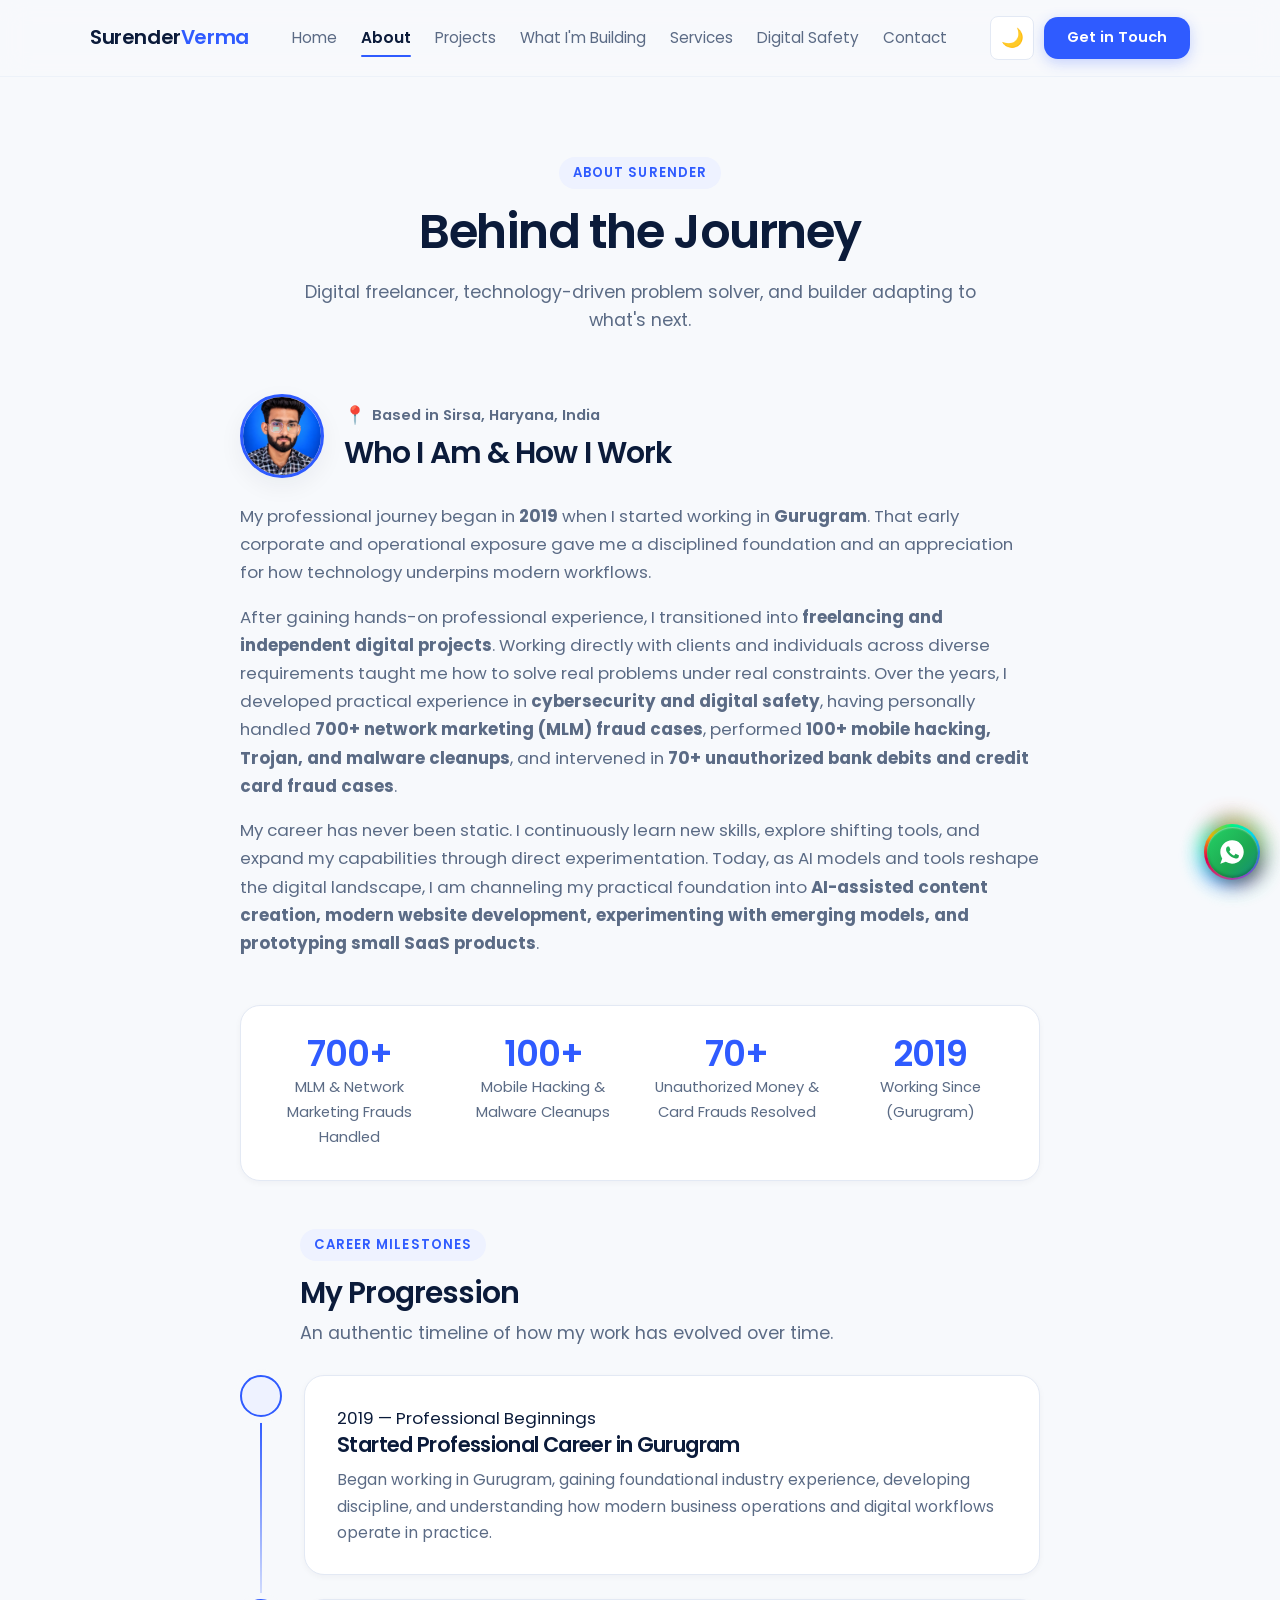
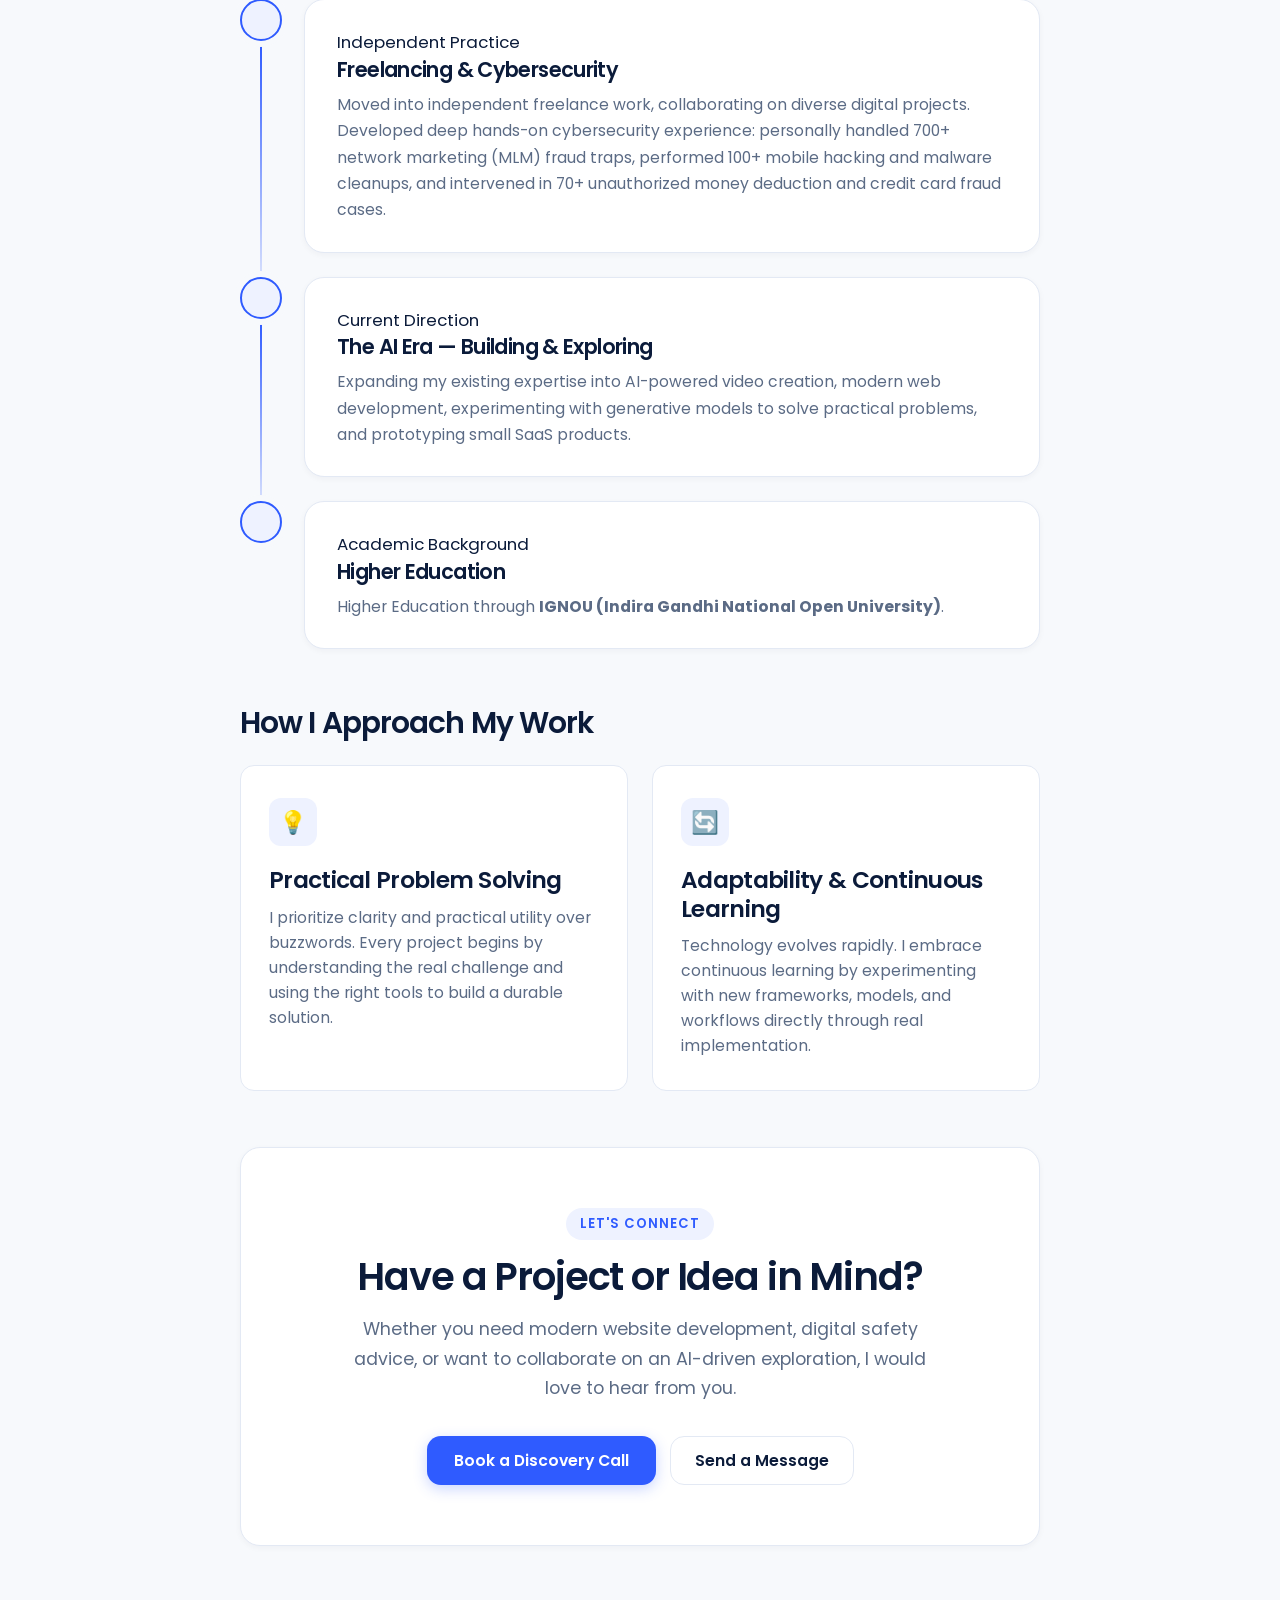
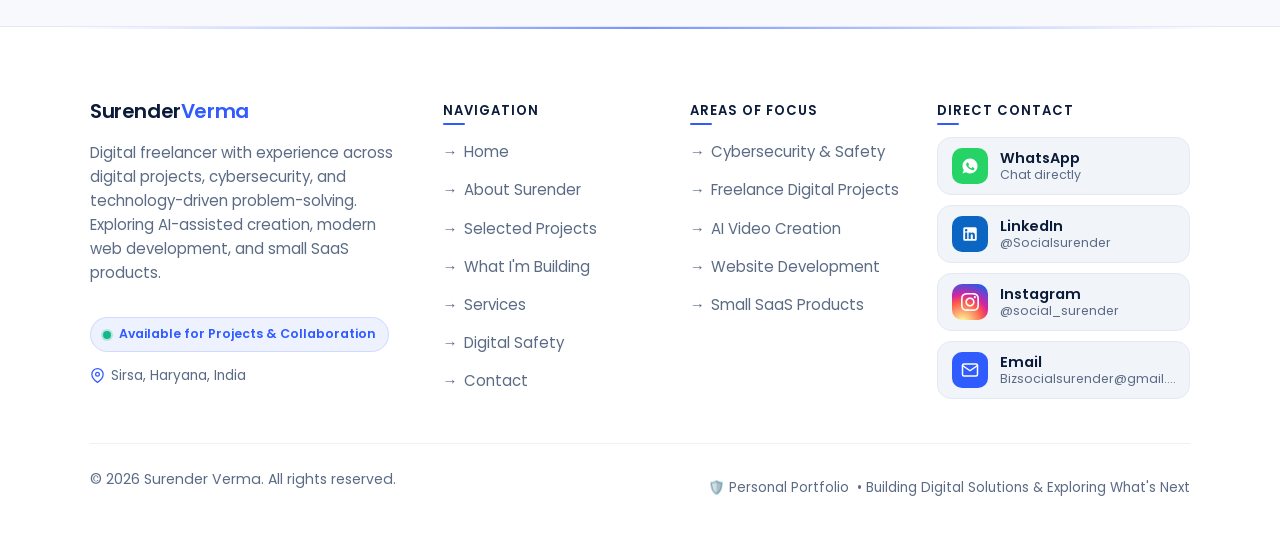
==== commit f80c8e18: "Add files via upload" ====
--- a/about.html
+++ b/about.html
@@ -258,11 +258,31 @@
               My professional journey began in <strong>2019</strong> when I started working in <strong>Gurugram</strong>. That early corporate and operational exposure gave me a disciplined foundation and an appreciation for how technology underpins modern workflows.
             </p>
             <p>
-              After gaining hands-on professional experience, I transitioned into <strong>freelancing and independent digital projects</strong>. Working directly with clients and individuals across diverse requirements taught me how to solve real problems under real constraints. Over the years, I developed practical experience in <strong>cybersecurity and digital safety</strong>, assisting people in navigating technology challenges, recognizing online risks, and adopting defensive digital habits.
+              After gaining hands-on professional experience, I transitioned into <strong>freelancing and independent digital projects</strong>. Working directly with clients and individuals across diverse requirements taught me how to solve real problems under real constraints. Over the years, I developed practical experience in <strong>cybersecurity and digital safety</strong>, having personally handled <strong>700+ network marketing (MLM) fraud cases</strong>, performed <strong>100+ mobile hacking, Trojan, and malware cleanups</strong>, and intervened in <strong>70+ unauthorized bank debits and credit card fraud cases</strong>.
             </p>
             <p>
               My career has never been static. I continuously learn new skills, explore shifting tools, and expand my capabilities through direct experimentation. Today, as AI models and tools reshape the digital landscape, I am channeling my practical foundation into <strong>AI-assisted content creation, modern website development, experimenting with emerging models, and prototyping small SaaS products</strong>.
             </p>
+          </div>
+        </div>
+
+        <!-- Verified Track Record Strip -->
+        <div class="credibility-strip fade-up" style="margin-bottom: 48px;">
+          <div class="stat-item">
+            <span class="stat-num" data-stat="mlmFraud">700+</span>
+            <span class="stat-label">MLM &amp; Network Marketing Frauds Handled</span>
+          </div>
+          <div class="stat-item">
+            <span class="stat-num" data-stat="malwareCleanup">100+</span>
+            <span class="stat-label">Mobile Hacking &amp; Malware Cleanups</span>
+          </div>
+          <div class="stat-item">
+            <span class="stat-num" data-stat="moneyFraud">70+</span>
+            <span class="stat-label">Unauthorized Money &amp; Card Frauds Resolved</span>
+          </div>
+          <div class="stat-item">
+            <span class="stat-num" data-stat="startYear">2019</span>
+            <span class="stat-label">Working Since (Gurugram)</span>
           </div>
         </div>
 
@@ -294,7 +314,7 @@
                 <span class="journey-period">Independent Practice</span>
                 <h3 class="journey-title">Freelancing &amp; Cybersecurity</h3>
                 <p class="journey-desc">
-                  Moved into independent freelance work, collaborating on diverse digital projects. Developed deep hands-on experience in cybersecurity, digital awareness, and helping people solve real technology challenges and protect their digital assets.
+                  Moved into independent freelance work, collaborating on diverse digital projects. Developed deep hands-on cybersecurity experience: personally handled 700+ network marketing (MLM) fraud traps, performed 100+ mobile hacking and malware cleanups, and intervened in 70+ unauthorized money deduction and credit card fraud cases.
                 </p>
               </div>
             </div>
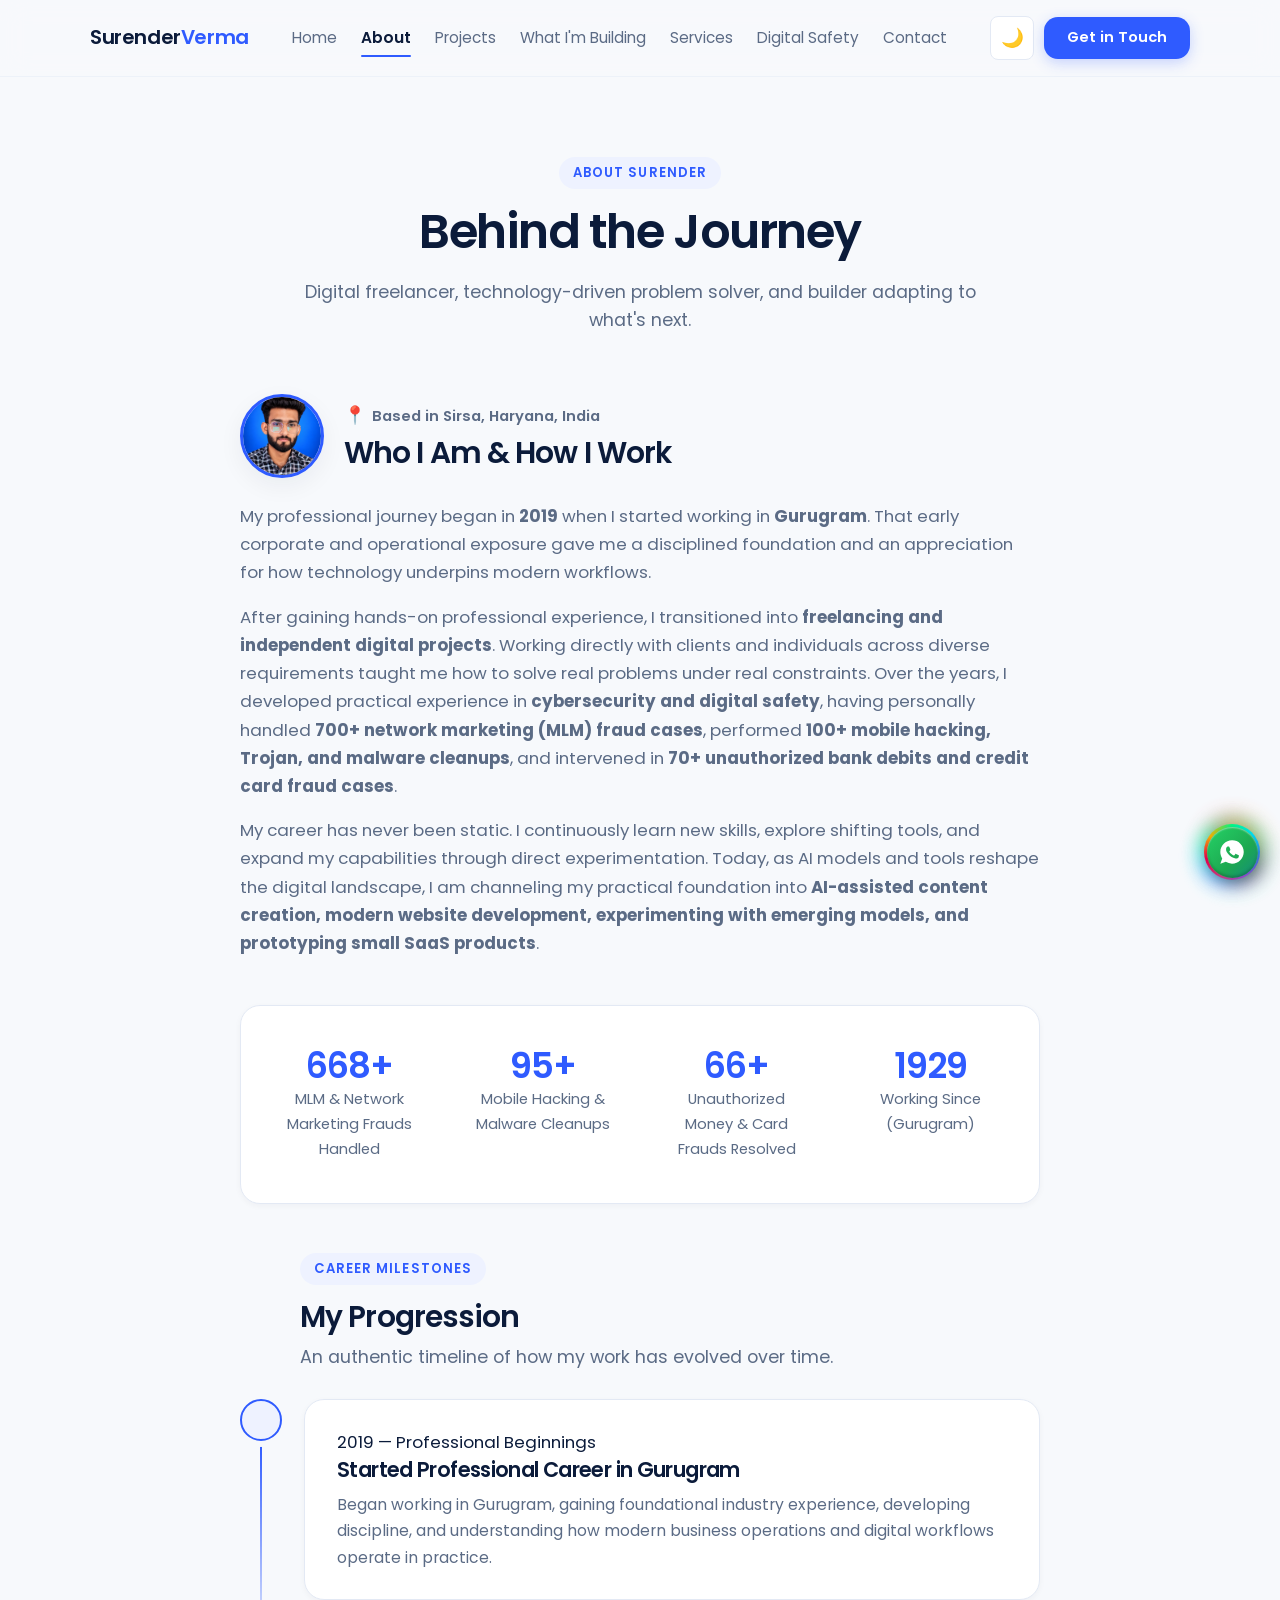
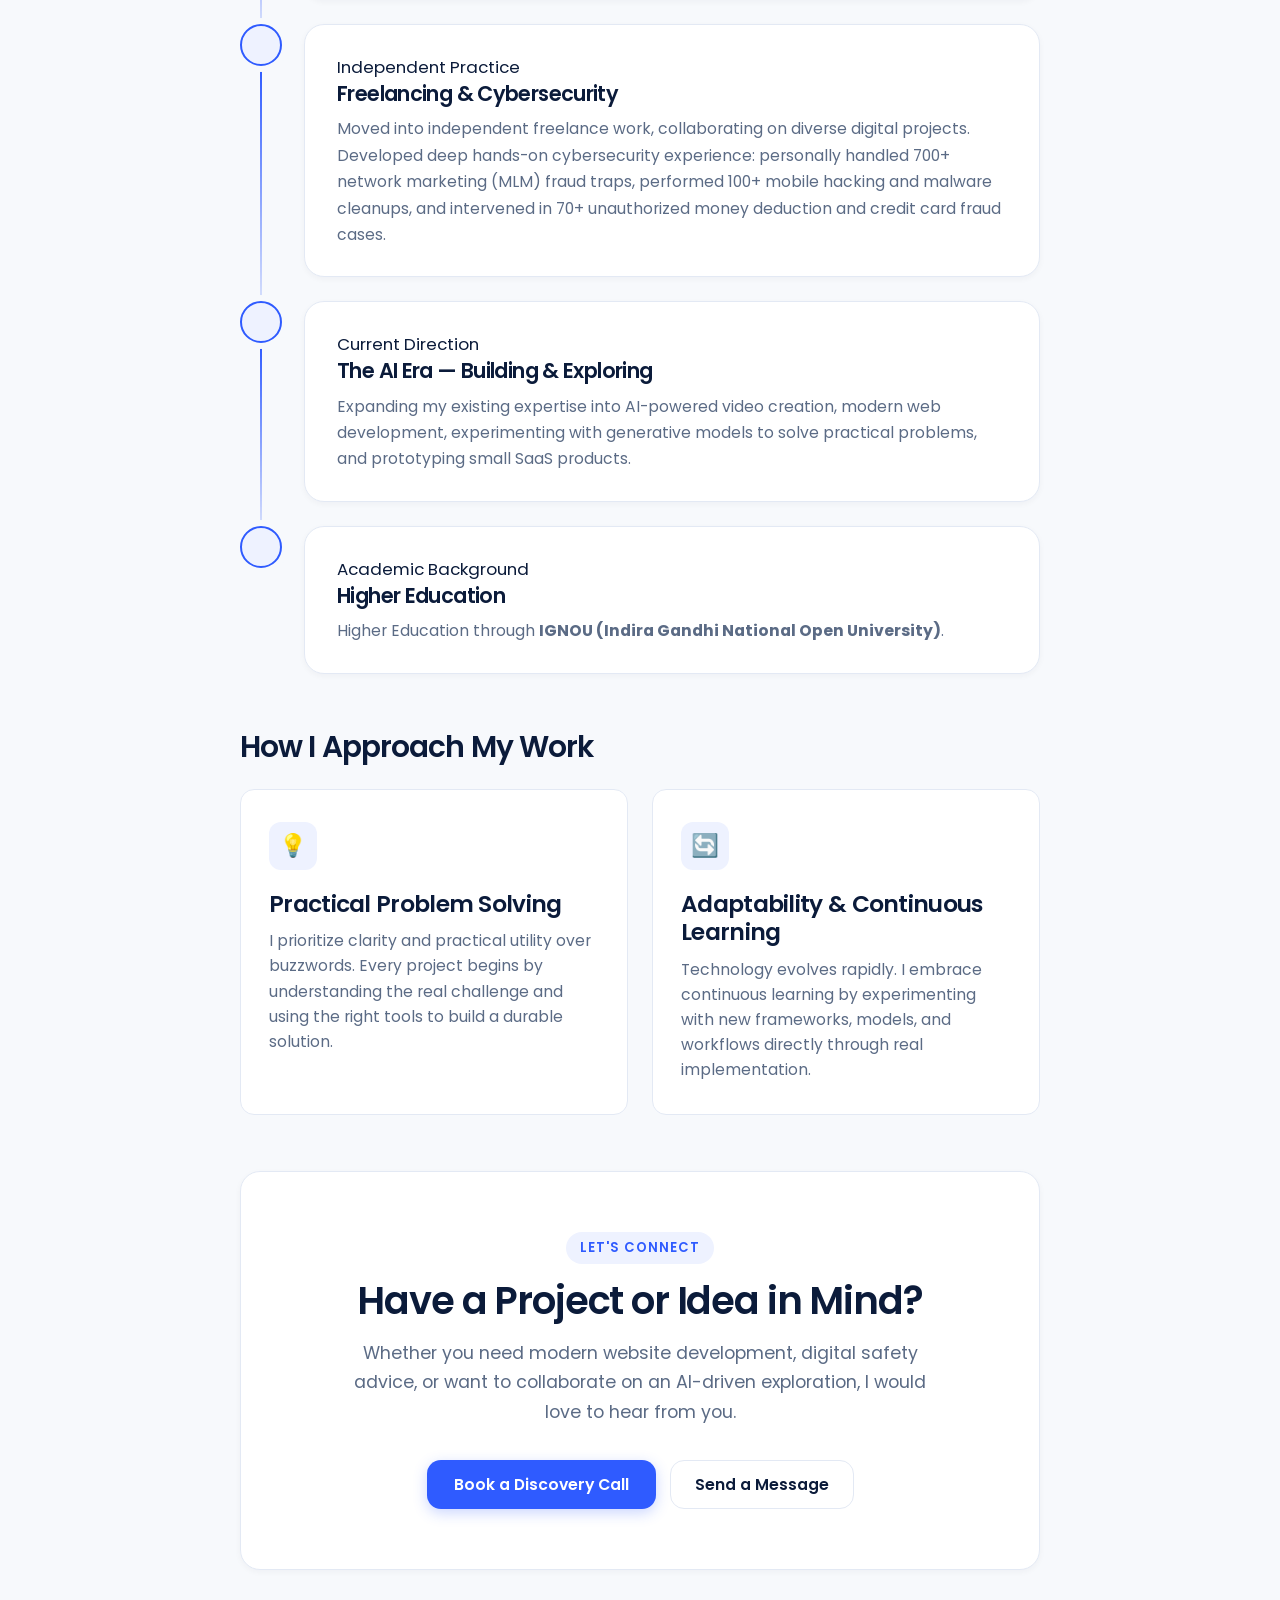
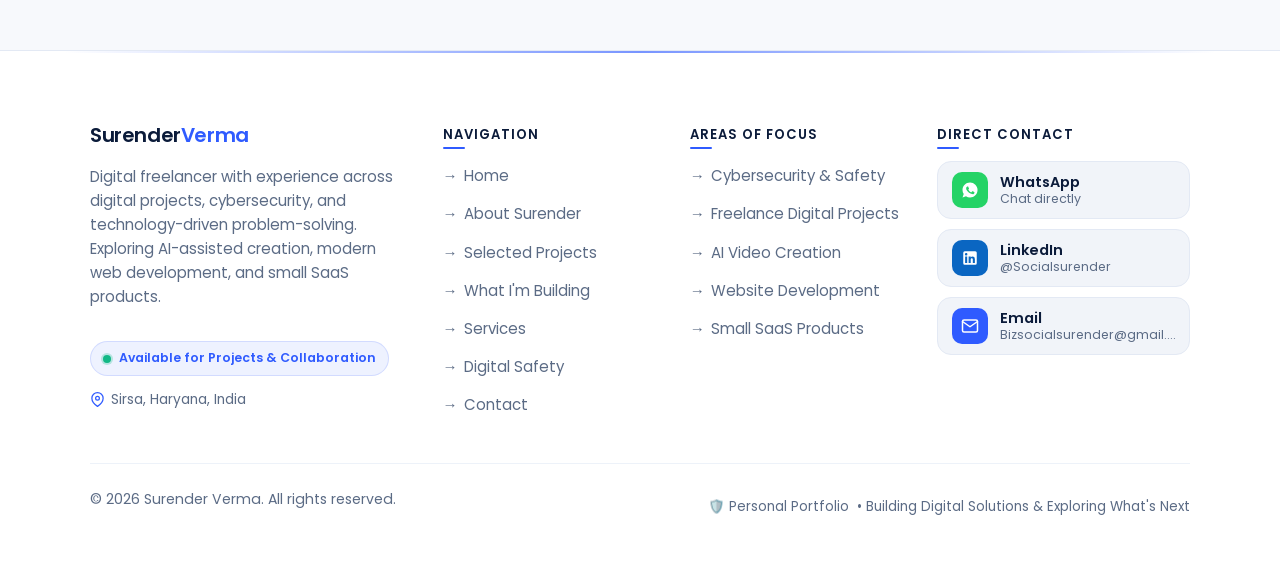
==== commit 904c7a60: "Add files via upload" ====
--- a/about.html
+++ b/about.html
@@ -66,8 +66,7 @@
     },
     "url": "https://surenderverma.cv/about.html",
     "sameAs": [
-      "https://linkedin.com/in/Socialsurender",
-      "https://instagram.com/social_surender"
+      "https://linkedin.com/in/Socialsurender"
     ]
   }
   </script>
@@ -208,9 +207,6 @@
       <div class="drawer-socials">
         <a href="https://linkedin.com/in/Socialsurender" target="_blank" rel="noopener noreferrer" class="drawer-social-link" aria-label="LinkedIn">
           <svg width="17" height="17" viewBox="0 0 24 24" fill="currentColor"><path d="M19 0h-14c-2.761 0-5 2.239-5 5v14c0 2.761 2.239 5 5 5h14c2.762 0 5-2.239 5-5v-14c0-2.761-2.238-5-5-5zm-11 19h-3v-11h3v11zm-1.5-12.268c-.966 0-1.75-.79-1.75-1.764s.784-1.764 1.75-1.764 1.75.79 1.75 1.764-.783 1.764-1.75 1.764zm13.5 12.268h-3v-5.604c0-3.368-4-3.113-4 0v5.604h-3v-11h3v1.765c1.396-2.586 7-2.777 7 2.476v6.759z"/></svg>
-        </a>
-        <a href="https://instagram.com/social_surender" target="_blank" rel="noopener noreferrer" class="drawer-social-link" aria-label="Instagram">
-          <svg width="17" height="17" viewBox="0 0 24 24" fill="currentColor"><path d="M12 2.163c3.204 0 3.584.012 4.85.07 3.252.148 4.771 1.691 4.919 4.919.058 1.265.069 1.645.069 4.849 0 3.205-.012 3.584-.069 4.849-.149 3.225-1.664 4.771-4.919 4.919-1.266.058-1.644.07-4.85.07-3.204 0-3.584-.012-4.849-.07-3.26-.149-4.771-1.699-4.919-4.92-.058-1.265-.07-1.644-.07-4.849 0-3.204.013-3.583.07-4.849.149-3.227 1.664-4.771 4.919-4.919 1.266-.057 1.645-.069 4.849-.069zm0-2.163c-3.259 0-3.667.014-4.947.072-4.358.2-6.78 2.618-6.98 6.98-.059 1.281-.073 1.689-.073 4.948 0 3.259.014 3.668.072 4.948.2 4.358 2.618 6.78 6.98 6.98 1.281.058 1.689.072 4.948.072 3.259 0 3.668-.014 4.948-.072 4.354-.2 6.782-2.618 6.979-6.98.059-1.28.073-1.689.073-4.948 0-3.259-.014-3.667-.072-4.947-.196-4.354-2.617-6.78-6.979-6.98-1.281-.059-1.69-.073-4.949-.073zm0 5.838c-3.403 0-6.162 2.759-6.162 6.162s2.759 6.163 6.162 6.163 6.162-2.759 6.162-6.163c0-3.403-2.759-6.162-6.162-6.162zm0 10.162c-2.209 0-4-1.79-4-4 0-2.209 1.791-4 4-4s4 1.791 4 4c0 2.21-1.791 4-4 4zm6.406-11.845c-.796 0-1.441.645-1.441 1.44s.645 1.44 1.441 1.44c.795 0 1.439-.645 1.439-1.44s-.644-1.44-1.439-1.44z"/></svg>
         </a>
         <a href="https://wa.me/919817242747" target="_blank" rel="noopener noreferrer" class="drawer-social-link" aria-label="WhatsApp">
           <svg width="17" height="17" viewBox="0 0 24 24" fill="currentColor"><path d="M.057 24l1.687-6.163c-1.041-1.804-1.588-3.849-1.587-5.946.003-6.556 5.338-11.891 11.893-11.891 3.181.001 6.167 1.24 8.413 3.488 2.245 2.248 3.481 5.236 3.48 8.414-.003 6.557-5.338 11.892-11.893 11.892-1.99-.001-3.951-.5-5.688-1.448l-6.305 1.654zm6.597-3.807c1.676.995 3.276 1.591 5.392 1.592 5.448 0 9.886-4.434 9.889-9.885.002-5.462-4.415-9.89-9.881-9.892-5.452 0-9.887 4.434-9.889 9.884-.001 2.225.651 3.891 1.746 5.634l-.999 3.648 3.742-.981zm11.387-5.464c-.074-.124-.272-.198-.57-.347-.297-.149-1.758-.868-2.031-.967-.272-.099-.47-.149-.669.149-.198.297-.768.967-.941 1.165-.173.198-.347.223-.644.074-.297-.149-1.255-.462-2.39-1.475-.883-.788-1.48-1.761-1.653-2.059-.173-.297-.018-.458.13-.606.134-.133.297-.347.446-.521.151-.172.2-.296.3-.495.099-.198.05-.372-.025-.521-.075-.148-.669-1.611-.916-2.206-.242-.579-.487-.501-.669-.51l-.57-.01c-.198 0-.52.074-.792.372s-1.04 1.016-1.04 2.479 1.065 2.876 1.213 3.074c.149.198 2.095 3.2 5.076 4.487.709.306 1.263.489 1.694.626.712.226 1.36.194 1.872.118.571-.085 1.758-.719 2.006-1.413.248-.695.248-1.29.173-1.414z"/></svg>
@@ -469,19 +465,6 @@
               </div>
             </a>
 
-            <!-- Instagram -->
-            <a data-c="instagram" href="https://instagram.com/social_surender" target="_blank" rel="noopener noreferrer" class="footer-contact-item" aria-label="Instagram Profile">
-              <span class="footer-contact-icon icon-ig" aria-hidden="true">
-                <svg width="18" height="18" viewBox="0 0 24 24" fill="currentColor">
-                  <path d="M12 2.163c3.204 0 3.584.012 4.85.07 3.252.148 4.771 1.691 4.919 4.919.058 1.265.069 1.645.069 4.849 0 3.205-.012 3.584-.069 4.849-.149 3.225-1.664 4.771-4.919 4.919-1.266.058-1.644.07-4.85.07-3.204 0-3.584-.012-4.849-.07-3.26-.149-4.771-1.699-4.919-4.92-.058-1.265-.07-1.644-.07-4.849 0-3.204.013-3.583.07-4.849.149-3.227 1.664-4.771 4.919-4.919 1.266-.057 1.645-.069 4.849-.069zm0-2.163c-3.259 0-3.667.014-4.947.072-4.358.2-6.78 2.618-6.98 6.98-.059 1.281-.073 1.689-.073 4.948 0 3.259.014 3.668.072 4.948.2 4.358 2.618 6.78 6.98 6.98 1.281.058 1.689.072 4.948.072 3.259 0 3.668-.014 4.948-.072 4.354-.2 6.782-2.618 6.979-6.98.059-1.28.073-1.689.073-4.948 0-3.259-.014-3.667-.072-4.947-.196-4.354-2.617-6.78-6.979-6.98-1.281-.059-1.69-.073-4.949-.073zm0 5.838c-3.403 0-6.162 2.759-6.162 6.162s2.759 6.163 6.162 6.163 6.162-2.759 6.162-6.163c0-3.403-2.759-6.162-6.162-6.162zm0 10.162c-2.209 0-4-1.79-4-4 0-2.209 1.791-4 4-4s4 1.791 4 4c0 2.21-1.791 4-4 4zm6.406-11.845c-.796 0-1.441.645-1.441 1.44s.645 1.44 1.441 1.44c.795 0 1.439-.645 1.439-1.44s-.644-1.44-1.439-1.44z"/>
-                </svg>
-              </span>
-              <div class="footer-contact-text">
-                <span class="footer-contact-title">Instagram</span>
-                <span class="footer-contact-detail">@social_surender</span>
-              </div>
-            </a>
-
             <!-- Email -->
             <a data-c="email" href="mailto:Bizsocialsurender@gmail.com" class="footer-contact-item" aria-label="Email Surender">
               <span class="footer-contact-icon icon-mail" aria-hidden="true">
--- a/style.css
+++ b/style.css
@@ -3802,7 +3802,134 @@
   flex-grow: 1;
 }
 
-/* --- Section F: About Me Editorial Layout --- */
+/* --- Section F: Premium About Me Layout --- */
+.about-grid {
+  display: grid;
+  grid-template-columns: 1fr;
+  gap: 36px;
+  align-items: center;
+}
+
+@media (min-width: 960px) {
+  .about-grid {
+    grid-template-columns: minmax(0, 1.22fr) minmax(0, 0.78fr);
+    gap: 56px;
+  }
+}
+
+.about-content {
+  display: flex;
+  flex-direction: column;
+}
+
+.about-principles-list {
+  display: flex;
+  flex-direction: column;
+  gap: 12px;
+  margin: 8px 0 14px;
+}
+
+.about-principle-item {
+  display: flex;
+  align-items: flex-start;
+  gap: 14px;
+  padding: 12px 16px;
+  background: var(--bg-surface);
+  border: 1px solid var(--border-color);
+  border-radius: var(--radius-md);
+  box-shadow: 0 2px 8px rgba(0, 0, 0, 0.03);
+  transition: transform 0.25s ease, border-color 0.25s ease, box-shadow 0.25s ease;
+}
+
+.about-principle-item:hover {
+  transform: translateX(5px);
+  border-color: var(--color-primary);
+  box-shadow: 0 6px 18px -4px rgba(47, 91, 255, 0.15);
+}
+
+.principle-ico {
+  font-size: 1.25rem;
+  line-height: 1;
+  flex-shrink: 0;
+  margin-top: 1px;
+}
+
+.principle-text strong {
+  display: block;
+  font-size: 0.94rem;
+  color: var(--text-main);
+  margin-bottom: 2px;
+}
+
+.principle-text span {
+  font-size: 0.85rem;
+  color: var(--text-muted);
+  line-height: 1.45;
+}
+
+.about-visual-column {
+  display: flex;
+  justify-content: center;
+  align-items: center;
+}
+
+.about-artwork-frame {
+  position: relative;
+  width: 100%;
+  max-width: 440px;
+  border-radius: var(--radius-xl, 24px);
+  overflow: hidden;
+  background: var(--bg-surface);
+  border: 1px solid var(--border-color);
+  box-shadow: 0 20px 48px -12px rgba(15, 23, 42, 0.14);
+  transition: transform 0.4s cubic-bezier(0.16, 1, 0.3, 1), box-shadow 0.4s ease;
+}
+
+.about-artwork-frame:hover {
+  transform: translateY(-5px);
+  box-shadow: 0 24px 56px -12px rgba(47, 91, 255, 0.22);
+}
+
+.about-artwork-img {
+  width: 100%;
+  height: auto;
+  aspect-ratio: 4 / 4.8;
+  object-fit: cover;
+  display: block;
+  transition: transform 0.5s cubic-bezier(0.16, 1, 0.3, 1);
+}
+
+.about-artwork-frame:hover .about-artwork-img {
+  transform: scale(1.03);
+}
+
+.about-artwork-chip {
+  position: absolute;
+  bottom: 14px;
+  left: 14px;
+  right: 14px;
+  background: rgba(255, 255, 255, 0.94);
+  backdrop-filter: blur(10px);
+  -webkit-backdrop-filter: blur(10px);
+  border-radius: var(--radius-md);
+  padding: 10px 14px;
+  border: 1px solid rgba(255, 255, 255, 0.7);
+  font-size: 0.84rem;
+  color: var(--text-main);
+  display: flex;
+  align-items: center;
+  gap: 8px;
+  box-shadow: 0 6px 18px rgba(0, 0, 0, 0.12);
+  z-index: 2;
+}
+
+[data-theme="dark"] .about-artwork-chip {
+  background: rgba(15, 28, 59, 0.94);
+  border-color: rgba(255, 255, 255, 0.12);
+  color: #FFFFFF;
+}
+
+/* Legacy support kept safe */
 .about-me-grid {
   display: grid;
   grid-template-columns: 1fr;
@@ -3823,17 +3950,6 @@
   border-radius: var(--radius-xl, 22px);
   padding: clamp(30px, 4vw, 44px);
   box-shadow: var(--shadow-sm);
-}
-
-.about-me-card p {
-  font-size: 1.02rem;
-  color: var(--text-muted);
-  line-height: 1.72;
-  margin-bottom: 16px;
-}
-
-.about-me-card p:last-of-type {
-  margin-bottom: 24px;
 }
 
 .about-me-visual-card {
@@ -3909,3 +4025,759 @@
   }
 }
 
+/* ==========================================================================
+   INTERACTIVE ANIMATIONS & ENHANCED VISUAL EFFECTS
+   ========================================================================== */
+
+/* Enhanced Easing for Scroll Reveals */
+.fade-up,
+.reveal {
+  opacity: 0;
+  transform: translateY(24px);
+  transition: opacity 0.65s cubic-bezier(0.16, 1, 0.3, 1), transform 0.65s cubic-bezier(0.16, 1, 0.3, 1);
+  will-change: opacity, transform;
+}
+
+.fade-up.visible,
+.reveal.visible {
+  opacity: 1;
+  transform: translateY(0);
+}
+
+/* Stagger Delays */
+.delay-1 { transition-delay: 80ms; }
+.delay-2 { transition-delay: 160ms; }
+.delay-3 { transition-delay: 240ms; }
+.delay-4 { transition-delay: 320ms; }
+.delay-5 { transition-delay: 400ms; }
+.delay-6 { transition-delay: 480ms; }
+
+/* Gradient Hero Accent */
+.hero-gradient-text {
+  background: linear-gradient(135deg, var(--color-primary) 0%, #6366F1 50%, #8B5CF6 100%);
+  -webkit-background-clip: text;
+  -webkit-text-fill-color: transparent;
+  background-clip: text;
+  display: inline-block;
+}
+
+/* Floating Badges on Hero */
+.floating-badge {
+  position: absolute;
+  background: rgba(255, 255, 255, 0.94);
+  backdrop-filter: blur(12px);
+  -webkit-backdrop-filter: blur(12px);
+  border: 1px solid rgba(47, 91, 255, 0.18);
+  border-radius: var(--radius-full);
+  padding: 8px 16px;
+  display: inline-flex;
+  align-items: center;
+  gap: 8px;
+  box-shadow: 0 10px 28px -6px rgba(47, 91, 255, 0.18);
+  font-size: 0.82rem;
+  font-weight: 600;
+  color: var(--text-main);
+  z-index: 4;
+  animation: floatBadge 4s ease-in-out infinite;
+  white-space: nowrap;
+}
+
+[data-theme="dark"] .floating-badge {
+  background: rgba(18, 26, 47, 0.94);
+  border-color: rgba(99, 102, 241, 0.3);
+  color: #FFFFFF;
+  box-shadow: 0 10px 28px -6px rgba(0, 0, 0, 0.4);
+}
+
+.floating-badge-top-right {
+  top: 18px;
+  right: -12px;
+  animation-delay: 0.5s;
+}
+
+@keyframes floatBadge {
+  0%, 100% {
+    transform: translateY(0);
+  }
+  50% {
+    transform: translateY(-8px);
+  }
+}
+
+/* Micro-Trust Bar Under Hero */
+.hero-trust-bar {
+  display: flex;
+  flex-wrap: wrap;
+  gap: 12px 20px;
+  margin-top: 24px;
+  padding-top: 20px;
+  border-top: 1px solid var(--border-color);
+}
+
+.trust-item {
+  display: inline-flex;
+  align-items: center;
+  gap: 6px;
+  font-size: 0.88rem;
+  color: var(--text-muted);
+  font-weight: 500;
+}
+
+.trust-item svg {
+  color: var(--color-primary);
+  flex-shrink: 0;
+}
+
+/* Card Interactive Hover & Transitions */
+.skill-card,
+.project-card,
+.building-card,
+.journey-card,
+.stat-item {
+  transition: transform 0.32s cubic-bezier(0.16, 1, 0.3, 1), 
+              box-shadow 0.32s cubic-bezier(0.16, 1, 0.3, 1), 
+              border-color 0.32s ease;
+}
+
+.skill-card:hover {
+  transform: translateY(-5px);
+  border-color: rgba(47, 91, 255, 0.35);
+  box-shadow: 0 16px 36px -12px rgba(47, 91, 255, 0.14);
+}
+
+.skill-card:hover .skill-icon {
+  transform: scale(1.15) rotate(4deg);
+}
+
+.skill-icon {
+  transition: transform 0.3s cubic-bezier(0.16, 1, 0.3, 1);
+}
+
+.project-card:hover {
+  transform: translateY(-6px);
+  border-color: rgba(47, 91, 255, 0.38);
+  box-shadow: 0 20px 40px -14px rgba(47, 91, 255, 0.16);
+}
+
+.project-card:hover .project-title {
+  color: var(--color-primary);
+}
+
+.project-title {
+  transition: color 0.25s ease;
+}
+
+.project-card:hover .project-link-action {
+  transform: translateX(4px);
+  color: var(--color-primary-dark);
+}
+
+.project-link-action {
+  transition: transform 0.25s ease, color 0.25s ease;
+  display: inline-flex;
+  align-items: center;
+  gap: 4px;
+}
+
+.building-card:hover {
+  transform: translateY(-5px);
+  border-color: rgba(47, 91, 255, 0.35);
+  box-shadow: 0 16px 36px -12px rgba(47, 91, 255, 0.14);
+}
+
+.building-card:hover .building-pill {
+  border-color: rgba(47, 91, 255, 0.4);
+}
+
+.journey-card:hover {
+  transform: translateY(-3px);
+  border-color: rgba(47, 91, 255, 0.35);
+  box-shadow: 0 12px 28px -10px rgba(47, 91, 255, 0.12);
+}
+
+.stat-item {
+  padding: 12px;
+  border-radius: var(--radius-md);
+}
+
+.stat-item:hover {
+  transform: translateY(-4px);
+  background: var(--color-primary-light);
+}
+
+.stat-item:hover .stat-num {
+  transform: scale(1.05);
+}
+
+.stat-num {
+  transition: transform 0.3s cubic-bezier(0.16, 1, 0.3, 1);
+}
+
+/* Button Shimmer Effect */
+.btn-primary {
+  position: relative;
+  overflow: hidden;
+  transition: transform 0.25s ease, box-shadow 0.25s ease, background 0.25s ease;
+}
+
+.btn-primary::after {
+  content: '';
+  position: absolute;
+  top: -50%;
+  left: -60%;
+  width: 40%;
+  height: 200%;
+  background: linear-gradient(
+    60deg, 
+    transparent 0%, 
+    rgba(255, 255, 255, 0.28) 50%, 
+    transparent 100%
+  );
+  transform: rotate(25deg);
+  pointer-events: none;
+  opacity: 0;
+  transition: opacity 0.2s ease;
+}
+
+.btn-primary:hover::after {
+  opacity: 1;
+  animation: buttonShimmer 1.1s ease forwards;
+}
+
+.btn-primary:hover {
+  transform: translateY(-2px);
+  box-shadow: 0 8px 22px -4px rgba(47, 91, 255, 0.42);
+}
+
+@keyframes buttonShimmer {
+  0% {
+    left: -60%;
+  }
+  100% {
+    left: 140%;
+  }
+}
+
+.btn-secondary {
+  transition: transform 0.25s ease, background 0.25s ease, border-color 0.25s ease;
+}
+
+.btn-secondary:hover {
+  transform: translateY(-2px);
+}
+
+/* Pulsing Status Dot */
+.pulsing-live-dot {
+  width: 8px;
+  height: 8px;
+  border-radius: 50%;
+  background: #10B981;
+  display: inline-block;
+  box-shadow: 0 0 0 0 rgba(16, 185, 129, 0.7);
+  animation: pulseLive 2s infinite;
+}
+
+@keyframes pulseLive {
+  0% {
+    box-shadow: 0 0 0 0 rgba(16, 185, 129, 0.7);
+  }
+  70% {
+    box-shadow: 0 0 0 8px rgba(16, 185, 129, 0);
+  }
+  100% {
+    box-shadow: 0 0 0 0 rgba(16, 185, 129, 0);
+  }
+}
+
+/* Working Principles in About Section */
+.principles-grid {
+  display: grid;
+  grid-template-columns: 1fr;
+  gap: 16px;
+  margin-top: 24px;
+}
+
+@media (min-width: 640px) {
+  .principles-grid {
+    grid-template-columns: repeat(3, minmax(0, 1fr));
+  }
+}
+
+.principle-box {
+  background: var(--bg-surface-subtle);
+  border: 1px solid var(--border-color);
+  border-radius: var(--radius-md);
+  padding: 16px 14px;
+  transition: transform 0.25s ease, border-color 0.25s ease, background 0.25s ease, box-shadow 0.25s ease;
+}
+
+.principle-box:hover {
+  transform: translateY(-3px);
+  border-color: var(--color-primary);
+  background: var(--bg-surface);
+  box-shadow: 0 8px 20px -6px rgba(47, 91, 255, 0.12);
+}
+
+.principle-box h4 {
+  font-size: 0.96rem;
+  margin-bottom: 6px;
+  color: var(--text-main);
+  display: flex;
+  align-items: center;
+  gap: 6px;
+}
+
+.principle-box p {
+  font-size: 0.85rem;
+  color: var(--text-muted);
+  line-height: 1.5;
+  margin-bottom: 0;
+}
+
+/* ==========================================================================
+   HOMEPAGE REFINED STRUCTURE (Sampled from Clean Layout System)
+   ========================================================================== */
+
+/* Hero Proof Strip */
+.proof-strip {
+  display: flex;
+  flex-wrap: wrap;
+  gap: 12px 24px;
+  font-size: 0.92rem;
+  color: var(--text-muted);
+  margin-top: 24px;
+}
+
+.proof-item {
+  display: inline-flex;
+  align-items: center;
+  gap: 8px;
+}
+
+.proof-item svg,
+.proof-item .check {
+  color: var(--color-primary);
+  font-weight: 700;
+  display: inline-flex;
+}
+
+/* Selected Work 3-Column Grid */
+.work-grid {
+  display: grid;
+  grid-template-columns: 1fr;
+  gap: 26px;
+}
+
+@media (min-width: 768px) {
+  .work-grid {
+    grid-template-columns: repeat(3, minmax(0, 1fr));
+  }
+}
+
+.work-card {
+  display: flex;
+  flex-direction: column;
+  background: var(--bg-surface);
+  border: 1px solid var(--border-color);
+  border-radius: var(--radius-lg, 18px);
+  overflow: hidden;
+  transition: transform 0.25s ease, box-shadow 0.25s ease, border-color 0.25s ease;
+  text-decoration: none;
+  color: inherit;
+}
+
+.work-card:hover {
+  transform: translateY(-5px);
+  border-color: rgba(47, 91, 255, 0.4);
+  box-shadow: 0 16px 36px -10px rgba(47, 91, 255, 0.16);
+}
+
+.work-thumb {
+  aspect-ratio: 16 / 10;
+  background: linear-gradient(135deg, rgba(47, 91, 255, 0.08), rgba(99, 102, 241, 0.04));
+  border-bottom: 1px solid var(--border-color);
+  display: flex;
+  flex-direction: column;
+  align-items: center;
+  justify-content: center;
+  position: relative;
+  overflow: hidden;
+  padding: 20px;
+}
+
+.work-thumb.thumb-video {
+  background: linear-gradient(145deg, #1d2d5a, #0b1430);
+  color: #fff;
+}
+
+.work-thumb-icon {
+  font-size: 2.4rem;
+  margin-bottom: 6px;
+  transition: transform 0.3s ease;
+}
+
+.work-card:hover .work-thumb-icon {
+  transform: scale(1.12);
+}
+
+.work-thumb-badge {
+  position: absolute;
+  top: 12px;
+  right: 12px;
+  font-size: 0.76rem;
+  font-weight: 700;
+  padding: 4px 10px;
+  border-radius: var(--radius-full);
+  background: rgba(255, 255, 255, 0.94);
+  color: var(--color-primary);
+  backdrop-filter: blur(8px);
+  border: 1px solid rgba(47, 91, 255, 0.2);
+}
+
+[data-theme="dark"] .work-thumb-badge {
+  background: rgba(18, 26, 47, 0.94);
+  color: #fff;
+  border-color: rgba(255, 255, 255, 0.15);
+}
+
+.work-body {
+  padding: 22px 24px 26px;
+  display: flex;
+  flex-direction: column;
+  flex: 1;
+}
+
+.work-tag {
+  font-size: 0.82rem;
+  font-weight: 700;
+  color: var(--color-primary);
+  text-transform: uppercase;
+  letter-spacing: 0.05em;
+  margin-bottom: 6px;
+}
+
+.work-body h3 {
+  font-size: 1.18rem;
+  margin-bottom: 8px;
+  color: var(--text-main);
+  line-height: 1.35;
+}
+
+.work-body p {
+  font-size: 0.94rem;
+  color: var(--text-muted);
+  line-height: 1.55;
+  margin-bottom: 16px;
+  flex: 1;
+}
+
+.work-link {
+  font-size: 0.92rem;
+  font-weight: 600;
+  color: var(--color-primary);
+  display: inline-flex;
+  align-items: center;
+  gap: 6px;
+  transition: gap 0.2s ease;
+}
+
+.work-card:hover .work-link {
+  gap: 10px;
+}
+
+/* Services 3-Column Grid & Add-ons */
+.svc-grid {
+  display: grid;
+  grid-template-columns: 1fr;
+  gap: 24px;
+}
+
+@media (min-width: 768px) {
+  .svc-grid {
+    grid-template-columns: repeat(3, minmax(0, 1fr));
+  }
+}
+
+.svc-card {
+  padding: 32px 28px;
+  border: 1px solid var(--border-color);
+  border-radius: var(--radius-lg, 20px);
+  background: var(--bg-surface);
+  display: flex;
+  flex-direction: column;
+  gap: 12px;
+  transition: transform 0.25s ease, border-color 0.25s ease, box-shadow 0.25s ease;
+  position: relative;
+}
+
+.svc-card:hover {
+  transform: translateY(-4px);
+  border-color: var(--color-primary);
+  box-shadow: 0 16px 36px -12px rgba(47, 91, 255, 0.16);
+}
+
+.svc-icon {
+  font-size: 2.2rem;
+  line-height: 1;
+}
+
+.svc-card h3 {
+  font-size: 1.25rem;
+  color: var(--text-main);
+  margin-top: 4px;
+}
+
+.svc-card p {
+  color: var(--text-muted);
+  font-size: 0.96rem;
+  line-height: 1.6;
+  flex: 1;
+  margin-bottom: 6px;
+}
+
+.svc-go {
+  font-weight: 700;
+  font-size: 0.95rem;
+  color: var(--color-primary);
+  display: inline-flex;
+  align-items: center;
+  gap: 6px;
+  text-decoration: none;
+}
+
+.svc-addons {
+  margin-top: 32px;
+  padding: 18px 24px;
+  background: var(--bg-surface);
+  border: 1px solid var(--border-color);
+  border-radius: var(--radius-md);
+  color: var(--text-muted);
+  font-size: 0.95rem;
+  display: flex;
+  flex-wrap: wrap;
+  align-items: center;
+  justify-content: space-between;
+  gap: 12px;
+}
+
+.svc-addons a {
+  color: var(--color-primary);
+  font-weight: 700;
+  text-decoration: none;
+}
+
+/* A Simple Process (4 Steps) */
+.steps-grid {
+  display: grid;
+  grid-template-columns: 1fr;
+  gap: 22px;
+  list-style: none;
+  padding: 0;
+  margin: 0;
+}
+
+@media (min-width: 640px) {
+  .steps-grid {
+    grid-template-columns: repeat(2, minmax(0, 1fr));
+  }
+}
+
+@media (min-width: 1024px) {
+  .steps-grid {
+    grid-template-columns: repeat(4, minmax(0, 1fr));
+  }
+}
+
+.step-item {
+  background: var(--bg-surface);
+  border-top: 3px solid var(--color-primary);
+  border-left: 1px solid var(--border-color);
+  border-right: 1px solid var(--border-color);
+  border-bottom: 1px solid var(--border-color);
+  border-radius: 0 0 var(--radius-md) var(--radius-md);
+  padding: 24px 22px;
+  box-shadow: 0 4px 16px rgba(0, 0, 0, 0.02);
+  transition: transform 0.25s ease, box-shadow 0.25s ease;
+}
+
+.step-item:hover {
+  transform: translateY(-3px);
+  box-shadow: 0 12px 24px -8px rgba(47, 91, 255, 0.14);
+}
+
+.step-num {
+  font-size: 0.85rem;
+  font-weight: 800;
+  color: var(--color-primary);
+  text-transform: uppercase;
+  letter-spacing: 0.08em;
+  margin-bottom: 8px;
+  display: block;
+}
+
+.step-item h3 {
+  font-size: 1.15rem;
+  color: var(--text-main);
+  margin-bottom: 8px;
+}
+
+.step-item p {
+  color: var(--text-muted);
+  font-size: 0.92rem;
+  line-height: 1.55;
+  margin: 0;
+}
+
+/* Giving Back to Society Section */
+.giveback-grid {
+  display: grid;
+  grid-template-columns: 1fr;
+  gap: 36px;
+  align-items: center;
+}
+
+@media (min-width: 900px) {
+  .giveback-grid {
+    grid-template-columns: minmax(0, 1.15fr) minmax(0, 0.85fr);
+    gap: 48px;
+  }
+}
+
+.giveback-card {
+  background: var(--bg-surface);
+  border: 1px solid var(--border-color);
+  border-radius: var(--radius-xl, 22px);
+  padding: clamp(24px, 3.5vw, 34px);
+  box-shadow: var(--shadow-sm);
+}
+
+.giveback-stat-row {
+  display: flex;
+  gap: 18px;
+  align-items: baseline;
+  padding: 16px 0;
+  border-bottom: 1px solid var(--border-color);
+}
+
+.giveback-stat-row:last-child {
+  border-bottom: 0;
+  padding-bottom: 0;
+}
+
+.giveback-stat-row:first-child {
+  padding-top: 0;
+}
+
+.giveback-stat-num {
+  font-size: 2.3rem;
+  font-weight: 800;
+  letter-spacing: -0.03em;
+  min-width: 96px;
+  color: var(--color-primary);
+  line-height: 1;
+}
+
+.giveback-stat-label {
+  color: var(--text-muted);
+  font-size: 0.96rem;
+  line-height: 1.45;
+}
+
+/* Contact Split Grid (Form + Quick Talk) */
+.contact-split-grid {
+  display: grid;
+  grid-template-columns: 1fr;
+  gap: 36px;
+  align-items: start;
+}
+
+@media (min-width: 960px) {
+  .contact-split-grid {
+    grid-template-columns: minmax(0, 1.2fr) minmax(0, 0.8fr);
+    gap: 44px;
+  }
+}
+
+.contact-form-card {
+  background: var(--bg-surface);
+  border: 1px solid var(--border-color);
+  border-radius: var(--radius-xl, 22px);
+  padding: clamp(24px, 3.5vw, 38px);
+  box-shadow: var(--shadow-sm);
+}
+
+.contact-form-fields {
+  display: grid;
+  gap: 18px;
+  margin-top: 24px;
+}
+
+.form-row-2 {
+  display: grid;
+  grid-template-columns: 1fr;
+  gap: 16px;
+}
+
+@media (min-width: 600px) {
+  .form-row-2 {
+    grid-template-columns: 1fr 1fr;
+  }
+}
+
+.form-field-group {
+  display: grid;
+  gap: 6px;
+}
+
+.form-field-group label {
+  font-size: 0.88rem;
+  font-weight: 600;
+  color: var(--text-main);
+}
+
+.form-field-group input,
+.form-field-group select,
+.form-field-group textarea {
+  font-family: inherit;
+  font-size: 0.95rem;
+  padding: 12px 14px;
+  border: 1px solid var(--border-color);
+  border-radius: var(--radius-md);
+  background: var(--bg-page);
+  color: var(--text-main);
+  width: 100%;
+  box-sizing: border-box;
+  transition: border-color 0.2s ease, box-shadow 0.2s ease;
+}
+
+.form-field-group input:focus,
+.form-field-group select:focus,
+.form-field-group textarea:focus {
+  outline: none;
+  border-color: var(--color-primary);
+  box-shadow: 0 0 0 3px rgba(47, 91, 255, 0.15);
+}
+
+.contact-talk-card {
+  background: var(--bg-surface);
+  border: 1px solid var(--border-color);
+  border-radius: var(--radius-xl, 22px);
+  padding: clamp(24px, 3.5vw, 34px);
+  box-shadow: var(--shadow-sm);
+  display: grid;
+  gap: 16px;
+}
+
+.contact-talk-card h3 {
+  font-size: 1.35rem;
+  color: var(--text-main);
+  margin-bottom: 2px;
+}
+
+.contact-trust-note {
+  font-size: 0.86rem;
+  color: var(--text-muted);
+  line-height: 1.5;
+  margin-top: 6px;
+}
+
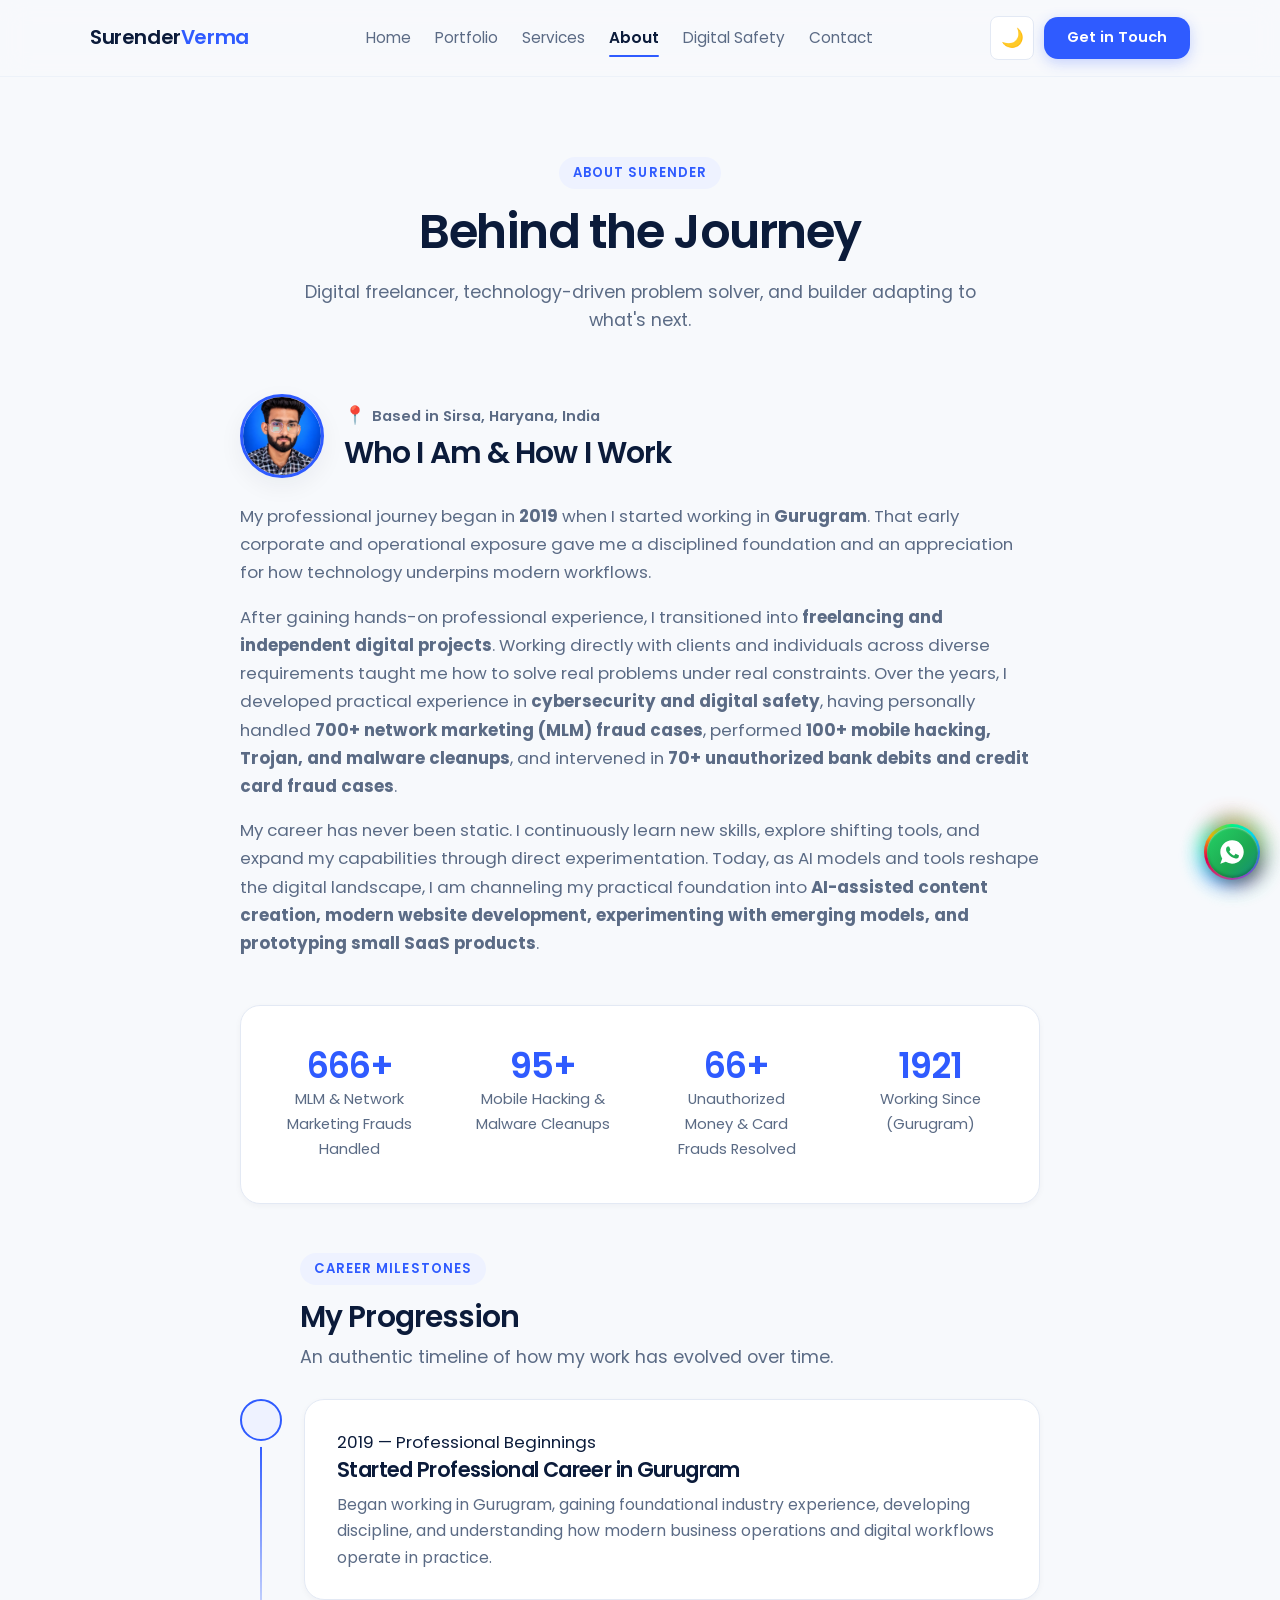
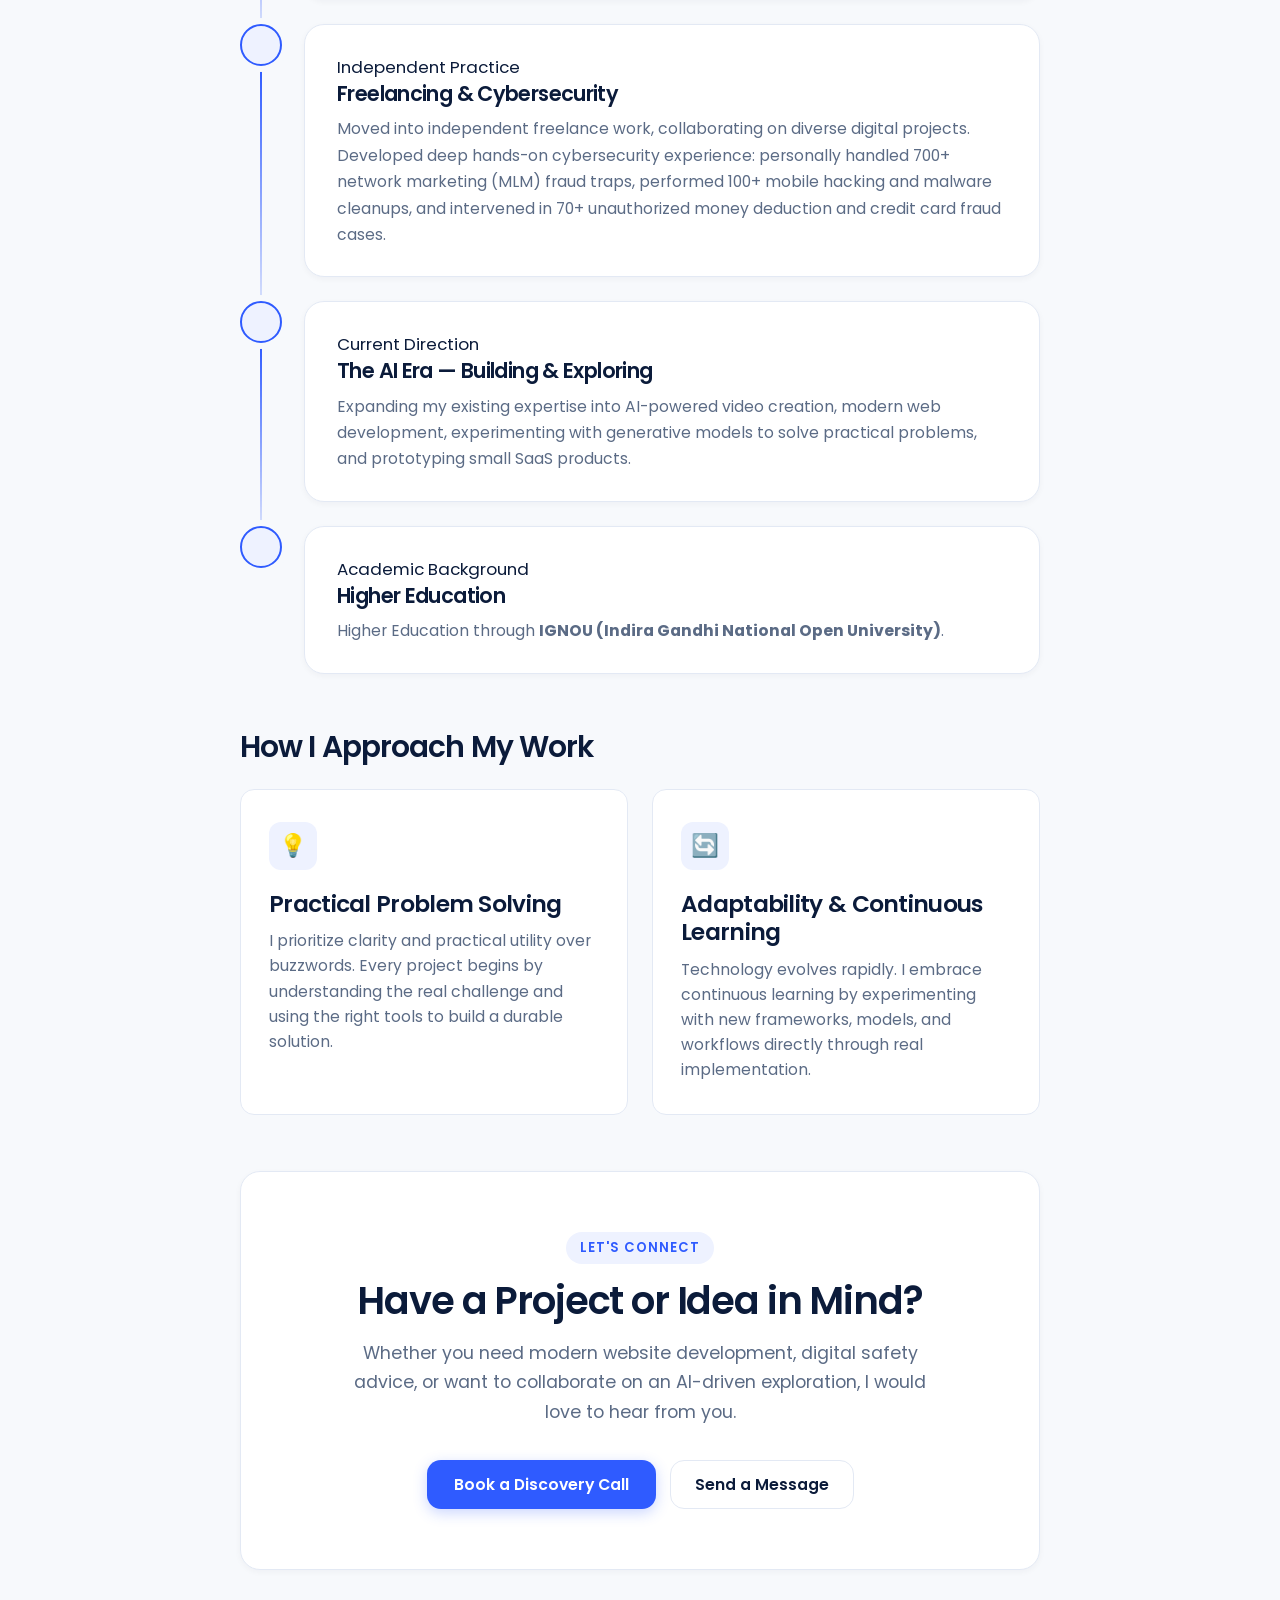
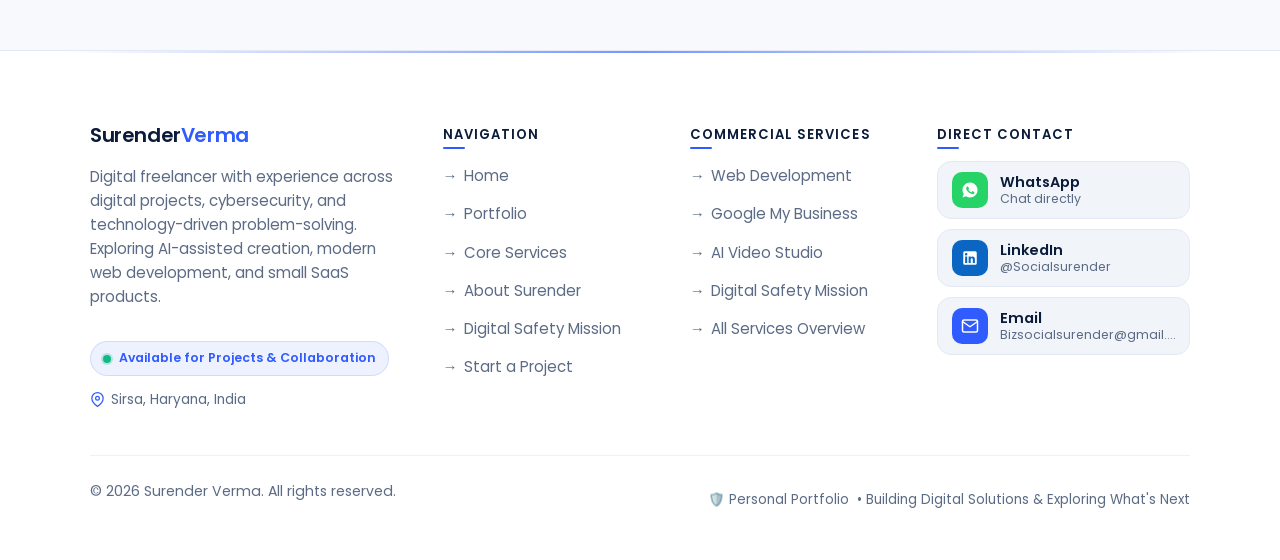
==== commit 3eb82bb2: "Add files via upload" ====
--- a/about.html
+++ b/about.html
@@ -85,12 +85,11 @@
 
       <nav class="nav-menu" aria-label="Main Navigation">
         <a href="index.html" class="nav-link">Home</a>
+        <a href="portfolio.html" class="nav-link">Portfolio</a>
+        <a href="index.html#services" class="nav-link">Services</a>
         <a href="about.html" class="nav-link active" aria-current="page">About</a>
-        <a href="index.html#projects" class="nav-link">Projects</a>
-        <a href="index.html#building-now" class="nav-link">What I'm Building</a>
-        <a href="services.html" class="nav-link">Services</a>
-        <a href="awareness.html" class="nav-link">Digital Safety</a>
-        <a href="contact.html" class="nav-link">Contact</a>
+        <a href="digital-safety.html" class="nav-link">Digital Safety</a>
+        <a href="index.html#contact" class="nav-link">Contact</a>
       </nav>
 
       <div class="header-actions">
@@ -145,6 +144,20 @@
           <span class="drawer-link-text">Home</span>
           <span class="drawer-link-arrow">›</span>
         </a>
+        <a href="portfolio.html" class="drawer-link">
+          <span class="drawer-link-icon">
+            <svg width="18" height="18" viewBox="0 0 24 24" fill="none" stroke="currentColor" stroke-width="2" stroke-linecap="round" stroke-linejoin="round"><polygon points="12 2 2 7 12 12 22 7 12 2"></polygon><polyline points="2 17 12 22 22 17"></polyline><polyline points="2 12 12 17 22 12"></polyline></svg>
+          </span>
+          <span class="drawer-link-text">Portfolio</span>
+          <span class="drawer-link-arrow">›</span>
+        </a>
+        <a href="index.html#services" class="drawer-link">
+          <span class="drawer-link-icon">
+            <svg width="18" height="18" viewBox="0 0 24 24" fill="none" stroke="currentColor" stroke-width="2" stroke-linecap="round" stroke-linejoin="round"><rect width="20" height="14" x="2" y="7" rx="2" ry="2"></rect><path d="M16 21V5a2 2 0 0 0-2-2h-4a2 2 0 0 0-2 2v16"></path></svg>
+          </span>
+          <span class="drawer-link-text">Services</span>
+          <span class="drawer-link-arrow">›</span>
+        </a>
         <a href="about.html" class="drawer-link active">
           <span class="drawer-link-icon">
             <svg width="18" height="18" viewBox="0 0 24 24" fill="none" stroke="currentColor" stroke-width="2" stroke-linecap="round" stroke-linejoin="round"><path d="M20 21v-2a4 4 0 0 0-4-4H8a4 4 0 0 0-4 4v2"></path><circle cx="12" cy="7" r="4"></circle></svg>
@@ -152,35 +165,14 @@
           <span class="drawer-link-text">About</span>
           <span class="drawer-link-arrow">›</span>
         </a>
-        <a href="index.html#projects" class="drawer-link">
-          <span class="drawer-link-icon">
-            <svg width="18" height="18" viewBox="0 0 24 24" fill="none" stroke="currentColor" stroke-width="2" stroke-linecap="round" stroke-linejoin="round"><polygon points="12 2 2 7 12 12 22 7 12 2"></polygon><polyline points="2 17 12 22 22 17"></polyline><polyline points="2 12 12 17 22 12"></polyline></svg>
-          </span>
-          <span class="drawer-link-text">Selected Projects</span>
-          <span class="drawer-link-arrow">›</span>
-        </a>
-        <a href="index.html#building-now" class="drawer-link">
-          <span class="drawer-link-icon">
-            <svg width="18" height="18" viewBox="0 0 24 24" fill="none" stroke="currentColor" stroke-width="2" stroke-linecap="round" stroke-linejoin="round"><path d="M12 2v4"></path><path d="M12 18v4"></path><path d="m4.93 4.93 2.83 2.83"></path><path d="m16.24 16.24 2.83 2.83"></path><path d="M2 12h4"></path><path d="M18 12h4"></path><path d="m4.93 19.07 2.83-2.83"></path><path d="m16.24 7.76 2.83-2.83"></path></svg>
-          </span>
-          <span class="drawer-link-text">What I'm Building</span>
-          <span class="drawer-link-arrow">›</span>
-        </a>
-        <a href="services.html" class="drawer-link">
-          <span class="drawer-link-icon">
-            <svg width="18" height="18" viewBox="0 0 24 24" fill="none" stroke="currentColor" stroke-width="2" stroke-linecap="round" stroke-linejoin="round"><rect width="20" height="14" x="2" y="7" rx="2" ry="2"></rect><path d="M16 21V5a2 2 0 0 0-2-2h-4a2 2 0 0 0-2 2v16"></path></svg>
-          </span>
-          <span class="drawer-link-text">Services</span>
-          <span class="drawer-link-arrow">›</span>
-        </a>
-        <a href="awareness.html" class="drawer-link">
+        <a href="digital-safety.html" class="drawer-link">
           <span class="drawer-link-icon">
             <svg width="18" height="18" viewBox="0 0 24 24" fill="none" stroke="currentColor" stroke-width="2" stroke-linecap="round" stroke-linejoin="round"><path d="M12 22s8-4 8-10V5l-8-3-8 3v7c0 6 8 10 8 10z"></path></svg>
           </span>
           <span class="drawer-link-text">Digital Safety</span>
           <span class="drawer-link-arrow">›</span>
         </a>
-        <a href="contact.html" class="drawer-link">
+        <a href="index.html#contact" class="drawer-link">
           <span class="drawer-link-icon">
             <svg width="18" height="18" viewBox="0 0 24 24" fill="none" stroke="currentColor" stroke-width="2" stroke-linecap="round" stroke-linejoin="round"><rect width="20" height="16" x="2" y="4" rx="2"></rect><path d="m22 7-8.97 5.7a1.94 1.94 0 0 1-2.06 0L2 7"></path></svg>
           </span>
@@ -414,24 +406,23 @@
           <h4>Navigation</h4>
           <ul class="footer-links">
             <li><a href="index.html"><span>→</span> Home</a></li>
+            <li><a href="portfolio.html"><span>→</span> Portfolio</a></li>
+            <li><a href="index.html#services"><span>→</span> Core Services</a></li>
             <li><a href="about.html"><span>→</span> About Surender</a></li>
-            <li><a href="index.html#projects"><span>→</span> Selected Projects</a></li>
-            <li><a href="index.html#building-now"><span>→</span> What I'm Building</a></li>
-            <li><a href="services.html"><span>→</span> Services</a></li>
-            <li><a href="awareness.html"><span>→</span> Digital Safety</a></li>
-            <li><a href="contact.html"><span>→</span> Contact</a></li>
+            <li><a href="digital-safety.html"><span>→</span> Digital Safety Mission</a></li>
+            <li><a href="index.html#contact"><span>→</span> Start a Project</a></li>
           </ul>
         </div>
 
-        <!-- Col 3: Focus Areas -->
+        <!-- Col 3: Commercial Services -->
         <div class="footer-col">
-          <h4>Areas of Focus</h4>
+          <h4>Commercial Services</h4>
           <ul class="footer-links">
-            <li><a href="index.html#skills"><span>→</span> Cybersecurity &amp; Safety</a></li>
-            <li><a href="index.html#skills"><span>→</span> Freelance Digital Projects</a></li>
-            <li><a href="index.html#building-now"><span>→</span> AI Video Creation</a></li>
-            <li><a href="index.html#skills"><span>→</span> Website Development</a></li>
-            <li><a href="index.html#building-now"><span>→</span> Small SaaS Products</a></li>
+            <li><a href="web-development.html"><span>→</span> Web Development</a></li>
+            <li><a href="gmb-setup.html"><span>→</span> Google My Business</a></li>
+            <li><a href="ai-video-production.html"><span>→</span> AI Video Studio</a></li>
+            <li><a href="digital-safety.html"><span>→</span> Digital Safety Mission</a></li>
+            <li><a href="services.html"><span>→</span> All Services Overview</a></li>
           </ul>
         </div>
 
--- a/style.css
+++ b/style.css
@@ -4089,10 +4089,40 @@
   box-shadow: 0 10px 28px -6px rgba(0, 0, 0, 0.4);
 }
 
+.floating-badge-top-left {
+  top: 24px;
+  left: -14px;
+  animation-delay: 0s;
+}
+
 .floating-badge-top-right {
-  top: 18px;
-  right: -12px;
-  animation-delay: 0.5s;
+  top: 52px;
+  right: -16px;
+  animation-delay: 0.7s;
+}
+
+.floating-badge-bottom-left {
+  bottom: 74px;
+  left: -14px;
+  animation-delay: 1.4s;
+}
+
+@media (max-width: 640px) {
+  .floating-badge-bottom-left {
+    display: none;
+  }
+  .floating-badge-top-left {
+    left: 4px;
+    top: 12px;
+    padding: 6px 12px;
+    font-size: 0.76rem;
+  }
+  .floating-badge-top-right {
+    right: 4px;
+    top: 48px;
+    padding: 6px 12px;
+    font-size: 0.76rem;
+  }
 }
 
 @keyframes floatBadge {
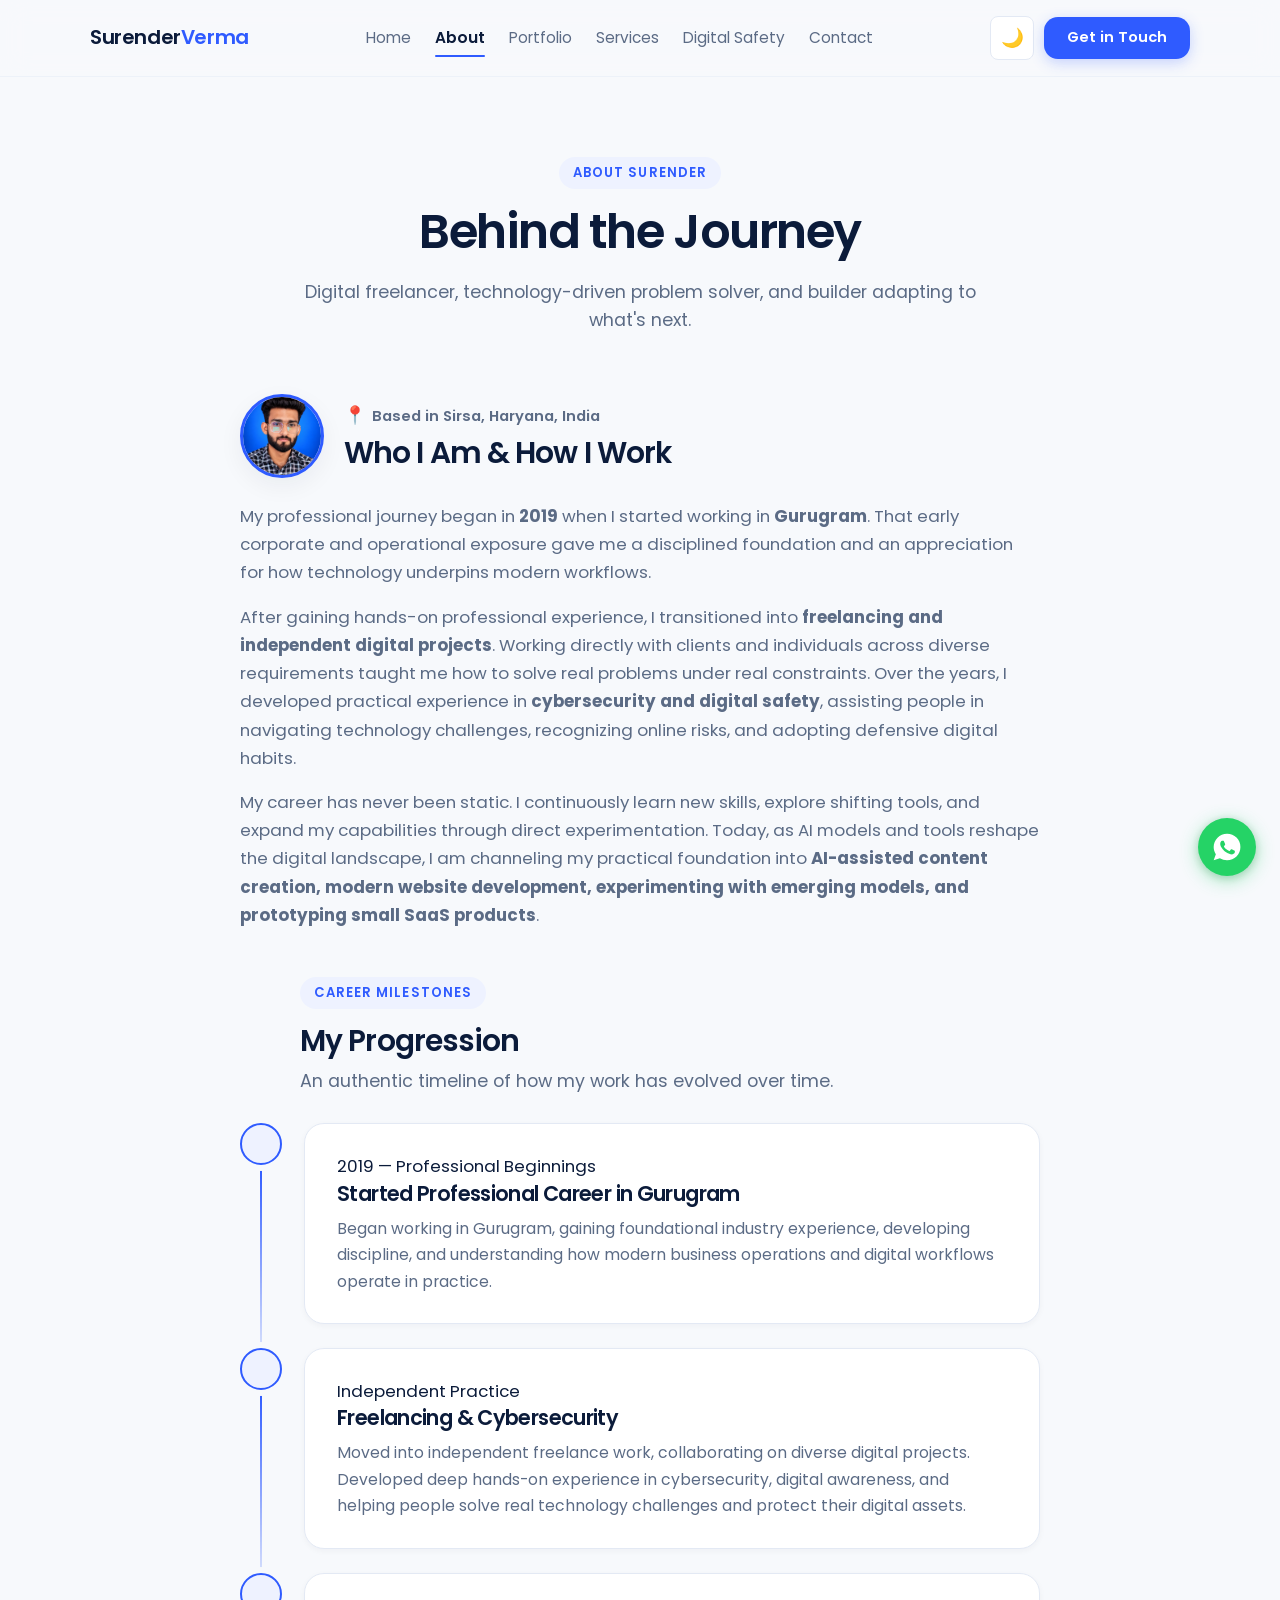
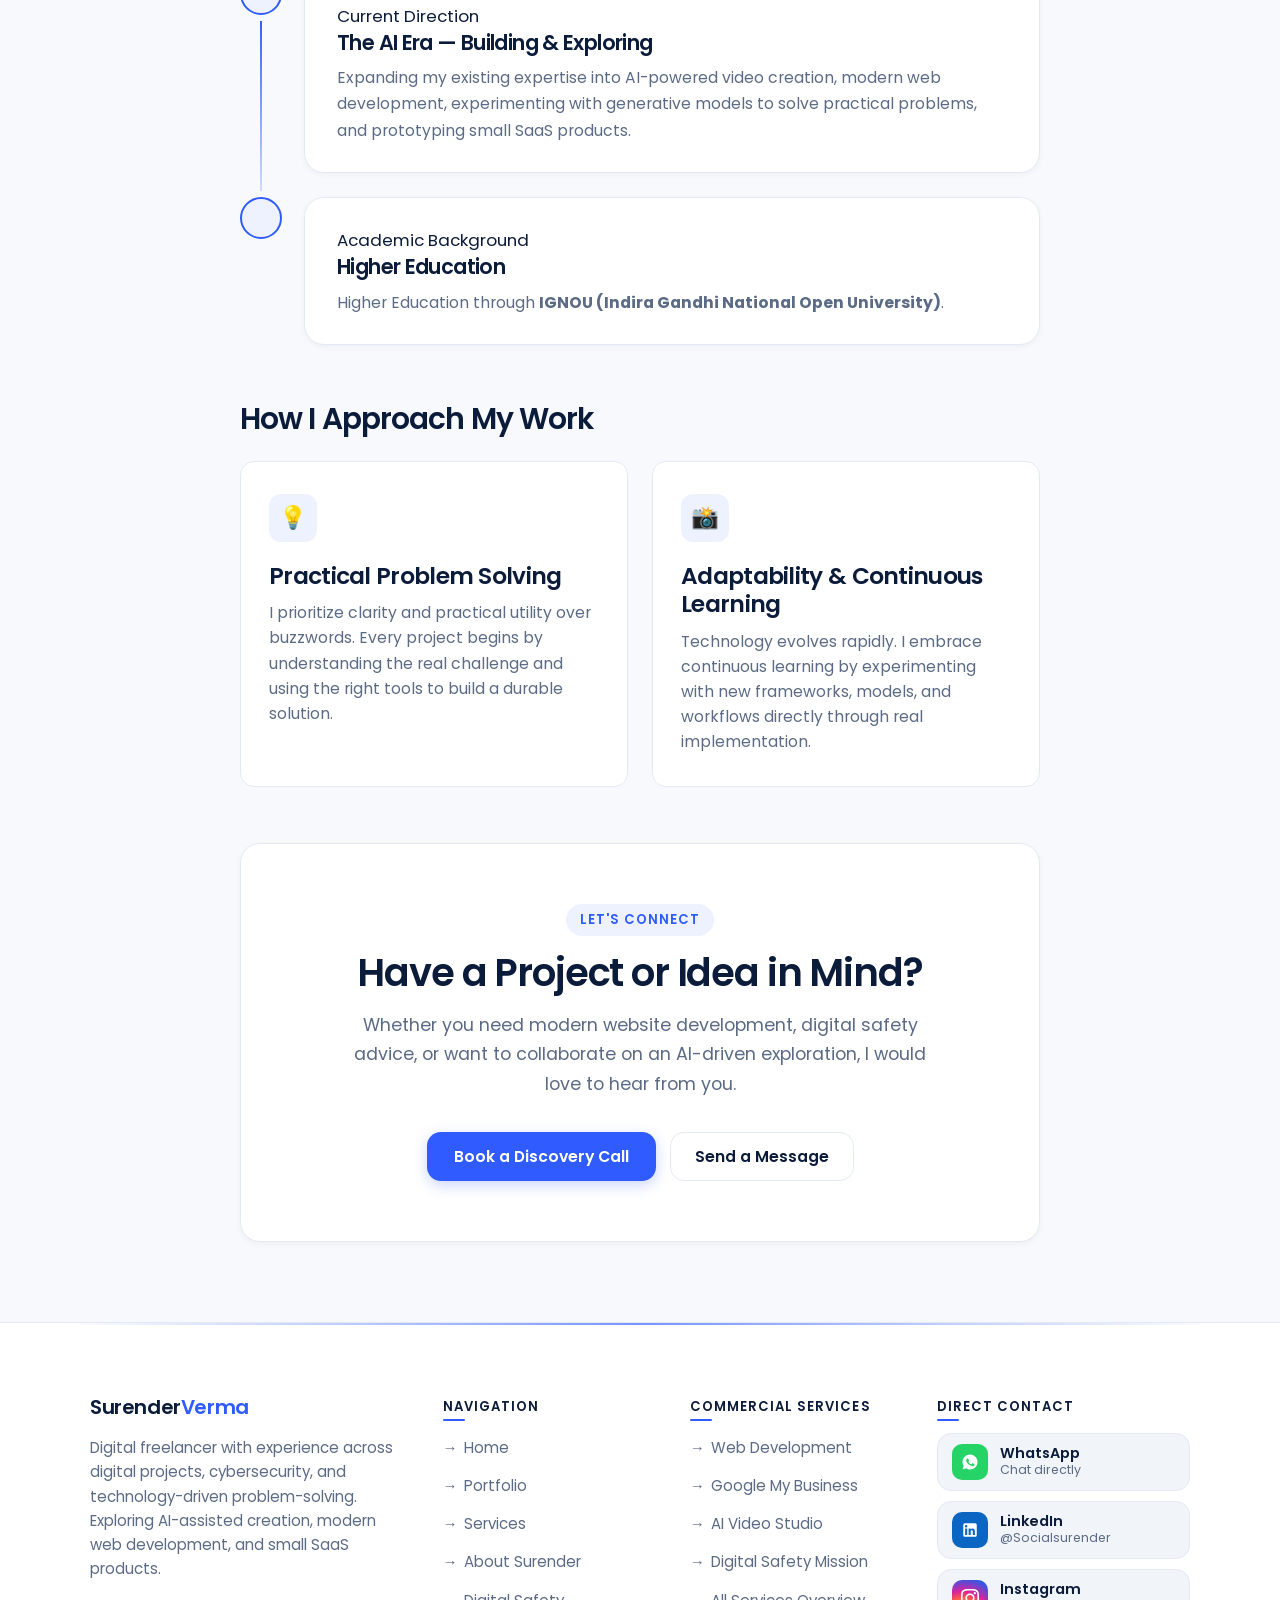
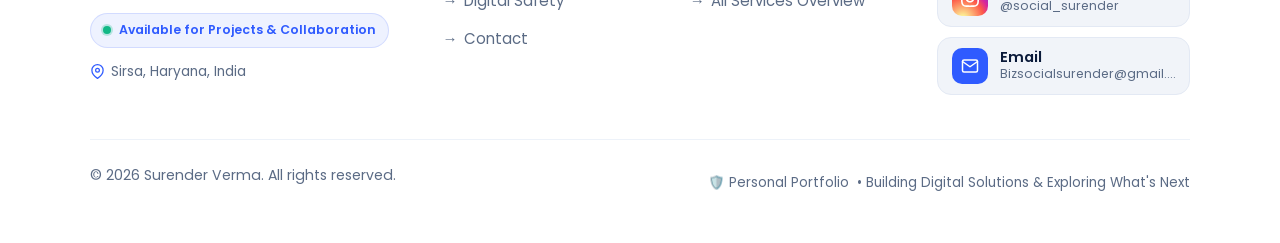
==== commit 6016a3a4: "Add files via upload" ====
--- a/about.html
+++ b/about.html
@@ -1,416 +1,400 @@
-<!DOCTYPE html>
-<html lang="en">
-<head>
-  <meta charset="UTF-8">
-  <meta name="viewport" content="width=device-width, initial-scale=1.0, minimum-scale=1.0, maximum-scale=5.0, viewport-fit=cover">
-  <title>About Surender Verma | Digital Freelancer &amp; Builder</title>
-  <meta name="description" content="Learn about Surender Verma. Digital freelancer with experience across digital projects, cybersecurity, and technology-driven problem solving since beginning in Gurugram in 2019.">
-  <meta name="author" content="Surender Verma">
-  <meta name="theme-color" content="#2F5BFF">
-  <link rel="canonical" href="https://surenderverma.cv/about.html">
-
-  <!-- Open Graph / Meta -->
-  <meta property="og:site_name" content="Surender Verma">
-  <meta property="og:title" content="About Surender Verma | Journey, Experience &amp; Direction">
-  <meta property="og:description" content="Digital freelancer with experience across digital projects, cybersecurity, and technology-driven problem-solving since 2019. Now exploring AI video creation, modern web development, and small SaaS products.">
-  <meta property="og:type" content="profile">
-  <meta property="og:url" content="https://surenderverma.cv/about.html">
-  <meta property="og:image" content="https://surenderverma.cv/images/og-image.png">
-  <meta property="og:image:width" content="1200">
-  <meta property="og:image:height" content="630">
-  <meta property="og:image:alt" content="About Surender Verma - Digital Freelancer & Builder">
-
-  <!-- Twitter Cards -->
-  <meta name="twitter:card" content="summary_large_image">
-  <meta name="twitter:title" content="About Surender Verma | Journey, Experience &amp; Direction">
-  <meta name="twitter:description" content="Digital freelancer with experience across digital projects, cybersecurity, and technology-driven problem-solving since 2019.">
-  <meta name="twitter:image" content="https://surenderverma.cv/images/og-image.png">
-
-  <!-- Google Font: Poppins (Strictly 2 weights: 400 & 600) -->
-  <link rel="preconnect" href="https://fonts.googleapis.com">
-  <link rel="preconnect" href="https://fonts.gstatic.com" crossorigin>
-  <link href="https://fonts.googleapis.com/css2?family=Poppins:wght@400;600&display=swap" rel="stylesheet">
-
-  <!-- Favicon & Touch Icon -->
-  <link rel="icon" href="data:image/svg+xml,%3Csvg xmlns='http://www.w3.org/2000/svg' viewBox='0 0 100 100'%3E%3Crect width='100' height='100' rx='20' fill='%232F5BFF'/%3E%3Ctext x='50' y='67' font-size='50' font-family='Poppins, sans-serif' font-weight='600' text-anchor='middle' fill='%23ffffff'%3ESV%3C/text%3E%3C/svg%3E">
-  <link rel="apple-touch-icon" href="images/apple-touch-icon.png">
-
-  <!-- Theme Init Script (Zero Flash) -->
-  <script>
-    (function () {
-      const savedTheme = localStorage.getItem('sv-theme');
-      const prefersDark = window.matchMedia && window.matchMedia('(prefers-color-scheme: dark)').matches;
-      const theme = savedTheme || (prefersDark ? 'dark' : 'light');
-      document.documentElement.setAttribute('data-theme', theme);
-    })();
-  </script>
-
-  <!-- Stylesheet -->
-  <link rel="stylesheet" href="style.css">
-
-  <!-- Structured Data: Person Schema (JSON-LD) -->
-  <script type="application/ld+json">
-  {
-    "@context": "https://schema.org",
-    "@type": "Person",
-    "name": "Surender Verma",
-    "jobTitle": [
-      "Digital Freelancer & Builder",
-      "Cybersecurity Consultant"
-    ],
-    "address": {
-      "@type": "PostalAddress",
-      "addressLocality": "Sirsa",
-      "addressRegion": "Haryana",
-      "addressCountry": "India"
-    },
-    "url": "https://surenderverma.cv/about.html",
-    "sameAs": [
-      "https://linkedin.com/in/Socialsurender"
-    ]
-  }
-  </script>
-</head>
-<body>
-  <a href="#main-content" class="skip-link">Skip to main content</a>
-
-  <!-- =======================================================================
-       HEADER
-       ======================================================================= -->
-  <header class="site-header">
-    <div class="container header-inner">
-      <a href="index.html" class="site-logo" aria-label="Surender Verma Homepage" data-site="brand">
-        Surender <span>Verma</span>
-      </a>
-
-      <nav class="nav-menu" aria-label="Main Navigation">
-        <a href="index.html" class="nav-link">Home</a>
-        <a href="portfolio.html" class="nav-link">Portfolio</a>
-        <a href="index.html#services" class="nav-link">Services</a>
-        <a href="about.html" class="nav-link active" aria-current="page">About</a>
-        <a href="digital-safety.html" class="nav-link">Digital Safety</a>
-        <a href="index.html#contact" class="nav-link">Contact</a>
-      </nav>
-
-      <div class="header-actions">
-        <button id="themeToggle" class="theme-toggle" type="button" aria-label="Toggle dark mode" title="Switch theme">
-          🌙
-        </button>
-        <a href="https://calendly.com/bizsocialsurender/30min" class="btn-primary" data-cta-link target="_blank" rel="noopener noreferrer">Get in Touch</a>
-        <button id="mobileNavToggle" class="mobile-toggle" type="button" aria-label="Toggle navigation menu" aria-expanded="false">
-          <span class="hamburger-box" aria-hidden="true">
-            <span class="hamburger-line line-1"></span>
-            <span class="hamburger-line line-2"></span>
-            <span class="hamburger-line line-3"></span>
-          </span>
-        </button>
-      </div>
-    </div>
-  </header>
-
-  <!-- Mobile Nav Backdrop -->
-  <div id="mobileNavBackdrop" class="mobile-nav-backdrop" aria-hidden="true"></div>
-
-  <!-- Mobile Slide-out Drawer -->
-  <div id="mobileNavDrawer" class="mobile-nav-drawer" aria-label="Mobile Navigation" aria-hidden="true">
-    <!-- Drawer Header -->
-    <div class="drawer-header">
-      <div class="drawer-profile">
-        <div class="drawer-avatar-wrap">
-          <img src="images/surender.jpg" alt="Surender Verma" class="drawer-avatar" width="44" height="44" loading="lazy">
-          <span class="drawer-status-dot" title="Available for Projects & Collaboration"></span>
-        </div>
-        <div class="drawer-profile-info">
-          <span class="drawer-profile-name">Surender Verma</span>
-          <span class="drawer-profile-role">Digital Freelancer &amp; Builder</span>
-        </div>
-      </div>
-      <button id="mobileNavClose" class="drawer-close-btn" type="button" aria-label="Close menu">
-        <svg width="20" height="20" viewBox="0 0 24 24" fill="none" stroke="currentColor" stroke-width="2.2" stroke-linecap="round" stroke-linejoin="round">
-          <line x1="18" y1="6" x2="6" y2="18"></line>
-          <line x1="6" y1="6" x2="18" y2="18"></line>
-        </svg>
-      </button>
-    </div>
-
-    <!-- Drawer Body -->
-    <div class="drawer-body">
-      <div class="drawer-nav-label">Navigation</div>
-      <nav class="drawer-nav">
-        <a href="index.html" class="drawer-link">
-          <span class="drawer-link-icon">
-            <svg width="18" height="18" viewBox="0 0 24 24" fill="none" stroke="currentColor" stroke-width="2" stroke-linecap="round" stroke-linejoin="round"><path d="m3 9 9-7 9 7v11a2 2 0 0 1-2 2H5a2 2 0 0 1-2-2z"></path><polyline points="9 22 9 12 15 12 15 22"></polyline></svg>
-          </span>
-          <span class="drawer-link-text">Home</span>
-          <span class="drawer-link-arrow">›</span>
-        </a>
-        <a href="portfolio.html" class="drawer-link">
+<!DOCTYPE html>
+<html lang="en">
+<head>
+  <meta charset="UTF-8">
+  <meta name="viewport" content="width=device-width, initial-scale=1.0, minimum-scale=1.0, maximum-scale=5.0, viewport-fit=cover">
+  <title>About Surender Verma | Digital Freelancer &amp; Builder</title>
+  <meta name="description" content="Learn about Surender Verma. Digital freelancer with experience across digital projects, cybersecurity, and technology-driven problem solving since beginning in Gurugram in 2019.">
+  <meta name="author" content="Surender Verma">
+  <meta name="theme-color" content="#2F5BFF">
+  <link rel="canonical" href="https://surenderverma.cv/about.html">
+
+  <!-- Open Graph / Meta -->
+  <meta property="og:site_name" content="Surender Verma">
+  <meta property="og:title" content="About Surender Verma | Journey, Experience &amp; Direction">
+  <meta property="og:description" content="Digital freelancer with experience across digital projects, cybersecurity, and technology-driven problem-solving since 2019. Now exploring AI video creation, modern web development, and small SaaS products.">
+  <meta property="og:type" content="profile">
+  <meta property="og:url" content="https://surenderverma.cv/about.html">
+  <meta property="og:image" content="https://surenderverma.cv/images/og-image.png">
+  <meta property="og:image:width" content="1200">
+  <meta property="og:image:height" content="630">
+  <meta property="og:image:alt" content="About Surender Verma - Digital Freelancer & Builder">
+
+  <!-- Twitter Cards -->
+  <meta name="twitter:card" content="summary_large_image">
+  <meta name="twitter:title" content="About Surender Verma | Journey, Experience &amp; Direction">
+  <meta name="twitter:description" content="Digital freelancer with experience across digital projects, cybersecurity, and technology-driven problem-solving since 2019.">
+  <meta name="twitter:image" content="https://surenderverma.cv/images/og-image.png">
+
+  <!-- Google Font: Poppins (Strictly 2 weights: 400 & 600) -->
+  <link rel="preconnect" href="https://fonts.googleapis.com">
+  <link rel="preconnect" href="https://fonts.gstatic.com" crossorigin>
+  <link href="https://fonts.googleapis.com/css2?family=Poppins:wght@400;600&display=swap" rel="stylesheet">
+
+  <!-- Favicon & Touch Icon -->
+  <link rel="icon" href="data:image/svg+xml,%3Csvg xmlns='http://www.w3.org/2000/svg' viewBox='0 0 100 100'%3E%3Crect width='100' height='100' rx='20' fill='%232F5BFF'/%3E%3Ctext x='50' y='67' font-size='50' font-family='Poppins, sans-serif' font-weight='600' text-anchor='middle' fill='%23ffffff'%3ESV%3C/text%3E%3C/svg%3E">
+  <link rel="apple-touch-icon" href="images/apple-touch-icon.png">
+
+  <!-- Theme Init Script (Zero Flash) -->
+  <script>
+    (function () {
+      const savedTheme = localStorage.getItem('sv-theme');
+      const prefersDark = window.matchMedia && window.matchMedia('(prefers-color-scheme: dark)').matches;
+      const theme = savedTheme || (prefersDark ? 'dark' : 'light');
+      document.documentElement.setAttribute('data-theme', theme);
+    })();
+  </script>
+
+  <!-- Stylesheet -->
+  <link rel="stylesheet" href="style.css">
+
+  <!-- Structured Data: Person Schema (JSON-LD) -->
+  <script type="application/ld+json">
+  {
+    "@context": "https://schema.org",
+    "@type": "Person",
+    "name": "Surender Verma",
+    "jobTitle": [
+      "Digital Freelancer & Builder",
+      "Cybersecurity Consultant"
+    ],
+    "address": {
+      "@type": "PostalAddress",
+      "addressLocality": "Sirsa",
+      "addressRegion": "Haryana",
+      "addressCountry": "India"
+    },
+    "url": "https://surenderverma.cv/about.html",
+    "sameAs": [
+      "https://linkedin.com/in/Socialsurender",
+      "https://instagram.com/social_surender"
+    ]
+  }
+  </script>
+</head>
+<body>
+  <a href="#main-content" class="skip-link">Skip to main content</a>
+
+  <!-- =======================================================================
+       HEADER
+       ======================================================================= -->
+  <header class="site-header">
+    <div class="container header-inner">
+      <a href="index.html" class="site-logo" aria-label="Surender Verma Homepage" data-site="brand">
+        Surender <span>Verma</span>
+      </a>
+
+      <nav class="nav-menu" aria-label="Main Navigation">
+        <a href="index.html" class="nav-link">Home</a>
+        <a href="about.html" class="nav-link active" aria-current="page">About</a>
+        <a href="portfolio.html" class="nav-link">Portfolio</a>
+        <a href="services.html" class="nav-link">Services</a>
+        <a href="digital-safety.html" class="nav-link">Digital Safety</a>
+        <a href="contact.html" class="nav-link">Contact</a>
+      </nav>
+
+      <div class="header-actions">
+        <button id="themeToggle" class="theme-toggle" type="button" aria-label="Toggle dark mode" title="Switch theme">
+          &#127769;
+        </button>
+        <a href="https://calendly.com/bizsocialsurender/30min" class="btn-primary" data-cta-link target="_blank" rel="noopener noreferrer">Get in Touch</a>
+        <button id="mobileNavToggle" class="mobile-toggle" type="button" aria-label="Toggle navigation menu" aria-expanded="false">
+          <span class="hamburger-box" aria-hidden="true">
+            <span class="hamburger-line line-1"></span>
+            <span class="hamburger-line line-2"></span>
+            <span class="hamburger-line line-3"></span>
+          </span>
+        </button>
+      </div>
+    </div>
+  </header>
+
+  <!-- Mobile Nav Backdrop -->
+  <div id="mobileNavBackdrop" class="mobile-nav-backdrop" aria-hidden="true"></div>
+
+  <!-- Mobile Slide-out Drawer -->
+  <div id="mobileNavDrawer" class="mobile-nav-drawer" aria-label="Mobile Navigation" aria-hidden="true">
+    <!-- Drawer Header -->
+    <div class="drawer-header">
+      <div class="drawer-profile">
+        <div class="drawer-avatar-wrap">
+          <img src="images/surender.jpg" alt="Surender Verma" class="drawer-avatar" width="44" height="44" loading="lazy">
+          <span class="drawer-status-dot" title="Available for Projects & Collaboration"></span>
+        </div>
+        <div class="drawer-profile-info">
+          <span class="drawer-profile-name">Surender Verma</span>
+          <span class="drawer-profile-role">Digital Freelancer &amp; Builder</span>
+        </div>
+      </div>
+      <button id="mobileNavClose" class="drawer-close-btn" type="button" aria-label="Close menu">
+        <svg width="20" height="20" viewBox="0 0 24 24" fill="none" stroke="currentColor" stroke-width="2.2" stroke-linecap="round" stroke-linejoin="round">
+          <line x1="18" y1="6" x2="6" y2="18"></line>
+          <line x1="6" y1="6" x2="18" y2="18"></line>
+        </svg>
+      </button>
+    </div>
+
+    <!-- Drawer Body -->
+    <div class="drawer-body">
+      <div class="drawer-nav-label">Navigation</div>
+      <nav class="drawer-nav">
+        <a href="index.html" class="drawer-link">
+          <span class="drawer-link-icon">
+            <svg width="18" height="18" viewBox="0 0 24 24" fill="none" stroke="currentColor" stroke-width="2" stroke-linecap="round" stroke-linejoin="round"><path d="m3 9 9-7 9 7v11a2 2 0 0 1-2 2H5a2 2 0 0 1-2-2z"></path><polyline points="9 22 9 12 15 12 15 22"></polyline></svg>
+          </span>
+          <span class="drawer-link-text">Home</span>
+          <span class="drawer-link-arrow">&rsaquo;</span>
+        </a>
+        <a href="about.html" class="drawer-link active">
+          <span class="drawer-link-icon">
+            <svg width="18" height="18" viewBox="0 0 24 24" fill="none" stroke="currentColor" stroke-width="2" stroke-linecap="round" stroke-linejoin="round"><path d="M20 21v-2a4 4 0 0 0-4-4H8a4 4 0 0 0-4 4v2"></path><circle cx="12" cy="7" r="4"></circle></svg>
+          </span>
+          <span class="drawer-link-text">About</span>
+          <span class="drawer-link-arrow">&rsaquo;</span>
+        </a>
+                <a href="portfolio.html" class="drawer-link">
           <span class="drawer-link-icon">
             <svg width="18" height="18" viewBox="0 0 24 24" fill="none" stroke="currentColor" stroke-width="2" stroke-linecap="round" stroke-linejoin="round"><polygon points="12 2 2 7 12 12 22 7 12 2"></polygon><polyline points="2 17 12 22 22 17"></polyline><polyline points="2 12 12 17 22 12"></polyline></svg>
           </span>
           <span class="drawer-link-text">Portfolio</span>
-          <span class="drawer-link-arrow">›</span>
-        </a>
-        <a href="index.html#services" class="drawer-link">
-          <span class="drawer-link-icon">
-            <svg width="18" height="18" viewBox="0 0 24 24" fill="none" stroke="currentColor" stroke-width="2" stroke-linecap="round" stroke-linejoin="round"><rect width="20" height="14" x="2" y="7" rx="2" ry="2"></rect><path d="M16 21V5a2 2 0 0 0-2-2h-4a2 2 0 0 0-2 2v16"></path></svg>
-          </span>
-          <span class="drawer-link-text">Services</span>
-          <span class="drawer-link-arrow">›</span>
-        </a>
-        <a href="about.html" class="drawer-link active">
-          <span class="drawer-link-icon">
-            <svg width="18" height="18" viewBox="0 0 24 24" fill="none" stroke="currentColor" stroke-width="2" stroke-linecap="round" stroke-linejoin="round"><path d="M20 21v-2a4 4 0 0 0-4-4H8a4 4 0 0 0-4 4v2"></path><circle cx="12" cy="7" r="4"></circle></svg>
-          </span>
-          <span class="drawer-link-text">About</span>
-          <span class="drawer-link-arrow">›</span>
-        </a>
-        <a href="digital-safety.html" class="drawer-link">
-          <span class="drawer-link-icon">
-            <svg width="18" height="18" viewBox="0 0 24 24" fill="none" stroke="currentColor" stroke-width="2" stroke-linecap="round" stroke-linejoin="round"><path d="M12 22s8-4 8-10V5l-8-3-8 3v7c0 6 8 10 8 10z"></path></svg>
-          </span>
-          <span class="drawer-link-text">Digital Safety</span>
-          <span class="drawer-link-arrow">›</span>
-        </a>
-        <a href="index.html#contact" class="drawer-link">
-          <span class="drawer-link-icon">
-            <svg width="18" height="18" viewBox="0 0 24 24" fill="none" stroke="currentColor" stroke-width="2" stroke-linecap="round" stroke-linejoin="round"><rect width="20" height="16" x="2" y="4" rx="2"></rect><path d="m22 7-8.97 5.7a1.94 1.94 0 0 1-2.06 0L2 7"></path></svg>
-          </span>
-          <span class="drawer-link-text">Contact</span>
-          <span class="drawer-link-arrow">›</span>
-        </a>
-      </nav>
-
-      <div class="drawer-cta-section">
-        <div class="drawer-nav-label">Direct Access</div>
-        <a href="https://calendly.com/bizsocialsurender/30min" target="_blank" rel="noopener noreferrer" class="btn-primary drawer-action-btn" data-cta-link>
-          <svg width="17" height="17" viewBox="0 0 24 24" fill="none" stroke="currentColor" stroke-width="2" stroke-linecap="round" stroke-linejoin="round"><rect width="18" height="18" x="3" y="4" rx="2" ry="2"></rect><line x1="16" y1="2" x2="16" y2="6"></line><line x1="8" y1="2" x2="8" y2="6"></line><line x1="3" y1="10" x2="21" y2="10"></line></svg>
-          <span>Book a 30-Min Call</span>
-        </a>
-        <a href="https://wa.me/919817242747" target="_blank" rel="noopener noreferrer" class="drawer-whatsapp-btn">
-          <svg width="18" height="18" viewBox="0 0 24 24" fill="currentColor"><path d="M.057 24l1.687-6.163c-1.041-1.804-1.588-3.849-1.587-5.946.003-6.556 5.338-11.891 11.893-11.891 3.181.001 6.167 1.24 8.413 3.488 2.245 2.248 3.481 5.236 3.48 8.414-.003 6.557-5.338 11.892-11.893 11.892-1.99-.001-3.951-.5-5.688-1.448l-6.305 1.654zm6.597-3.807c1.676.995 3.276 1.591 5.392 1.592 5.448 0 9.886-4.434 9.889-9.885.002-5.462-4.415-9.89-9.881-9.892-5.452 0-9.887 4.434-9.889 9.884-.001 2.225.651 3.891 1.746 5.634l-.999 3.648 3.742-.981zm11.387-5.464c-.074-.124-.272-.198-.57-.347-.297-.149-1.758-.868-2.031-.967-.272-.099-.47-.149-.669.149-.198.297-.768.967-.941 1.165-.173.198-.347.223-.644.074-.297-.149-1.255-.462-2.39-1.475-.883-.788-1.48-1.761-1.653-2.059-.173-.297-.018-.458.13-.606.134-.133.297-.347.446-.521.151-.172.2-.296.3-.495.099-.198.05-.372-.025-.521-.075-.148-.669-1.611-.916-2.206-.242-.579-.487-.501-.669-.51l-.57-.01c-.198 0-.52.074-.792.372s-1.04 1.016-1.04 2.479 1.065 2.876 1.213 3.074c.149.198 2.095 3.2 5.076 4.487.709.306 1.263.489 1.694.626.712.226 1.36.194 1.872.118.571-.085 1.758-.719 2.006-1.413.248-.695.248-1.29.173-1.414z"/></svg>
-          <span>Chat on WhatsApp</span>
-        </a>
-      </div>
-    </div>
-
-    <!-- Drawer Footer -->
-    <div class="drawer-footer">
-      <div class="drawer-socials">
-        <a href="https://linkedin.com/in/Socialsurender" target="_blank" rel="noopener noreferrer" class="drawer-social-link" aria-label="LinkedIn">
-          <svg width="17" height="17" viewBox="0 0 24 24" fill="currentColor"><path d="M19 0h-14c-2.761 0-5 2.239-5 5v14c0 2.761 2.239 5 5 5h14c2.762 0 5-2.239 5-5v-14c0-2.761-2.238-5-5-5zm-11 19h-3v-11h3v11zm-1.5-12.268c-.966 0-1.75-.79-1.75-1.764s.784-1.764 1.75-1.764 1.75.79 1.75 1.764-.783 1.764-1.75 1.764zm13.5 12.268h-3v-5.604c0-3.368-4-3.113-4 0v5.604h-3v-11h3v1.765c1.396-2.586 7-2.777 7 2.476v6.759z"/></svg>
-        </a>
-        <a href="https://wa.me/919817242747" target="_blank" rel="noopener noreferrer" class="drawer-social-link" aria-label="WhatsApp">
-          <svg width="17" height="17" viewBox="0 0 24 24" fill="currentColor"><path d="M.057 24l1.687-6.163c-1.041-1.804-1.588-3.849-1.587-5.946.003-6.556 5.338-11.891 11.893-11.891 3.181.001 6.167 1.24 8.413 3.488 2.245 2.248 3.481 5.236 3.48 8.414-.003 6.557-5.338 11.892-11.893 11.892-1.99-.001-3.951-.5-5.688-1.448l-6.305 1.654zm6.597-3.807c1.676.995 3.276 1.591 5.392 1.592 5.448 0 9.886-4.434 9.889-9.885.002-5.462-4.415-9.89-9.881-9.892-5.452 0-9.887 4.434-9.889 9.884-.001 2.225.651 3.891 1.746 5.634l-.999 3.648 3.742-.981zm11.387-5.464c-.074-.124-.272-.198-.57-.347-.297-.149-1.758-.868-2.031-.967-.272-.099-.47-.149-.669.149-.198.297-.768.967-.941 1.165-.173.198-.347.223-.644.074-.297-.149-1.255-.462-2.39-1.475-.883-.788-1.48-1.761-1.653-2.059-.173-.297-.018-.458.13-.606.134-.133.297-.347.446-.521.151-.172.2-.296.3-.495.099-.198.05-.372-.025-.521-.075-.148-.669-1.611-.916-2.206-.242-.579-.487-.501-.669-.51l-.57-.01c-.198 0-.52.074-.792.372s-1.04 1.016-1.04 2.479 1.065 2.876 1.213 3.074c.149.198 2.095 3.2 5.076 4.487.709.306 1.263.489 1.694.626.712.226 1.36.194 1.872.118.571-.085 1.758-.719 2.006-1.413.248-.695.248-1.29.173-1.414z"/></svg>
-        </a>
-        <a href="mailto:Bizsocialsurender@gmail.com" class="drawer-social-link" aria-label="Email">
-          <svg width="17" height="17" viewBox="0 0 24 24" fill="none" stroke="currentColor" stroke-width="2" stroke-linecap="round" stroke-linejoin="round"><rect width="20" height="16" x="2" y="4" rx="2"></rect><path d="m22 7-8.97 5.7a1.94 1.94 0 0 1-2.06 0L2 7"></path></svg>
-        </a>
-      </div>
-      <p class="drawer-copyright">© 2026 Surender Verma. All rights reserved.</p>
-    </div>
-  </div>
-
-  <main id="main-content">
-
-    <!-- Page Intro Header -->
-    <section class="section" style="padding-bottom: 40px;">
-      <div class="container-narrow">
-        <div class="fade-up" style="text-align: center;">
-          <span class="section-tag">About Surender</span>
-          <h1 style="margin-bottom: 16px;">Behind the Journey</h1>
-          <p class="section-subtitle" style="margin: 0 auto; max-width: 680px;">
-            Digital freelancer, technology-driven problem solver, and builder adapting to what's next.
-          </p>
-        </div>
-      </div>
-    </section>
-
-    <!-- Core Bio & Story Section -->
-    <section class="section" style="padding-top: 20px;">
-      <div class="container-narrow">
-        <div class="about-short-card fade-up" style="margin-bottom: 48px;">
-          <div style="display: flex; gap: 20px; align-items: center; margin-bottom: 24px; flex-wrap: wrap;">
-            <img src="images/surender.jpg" alt="Surender Verma" style="width: 84px; height: 84px; border-radius: 50%; object-fit: cover; border: 3px solid var(--color-primary); box-shadow: var(--shadow-md); flex-shrink: 0;" onerror="this.onerror=null; this.src='images/surender-placeholder.svg';">
-            <div style="min-width: 0;">
-              <div style="display: flex; align-items: center; gap: 6px; margin-bottom: 4px;">
-                <span style="font-size: 1.1rem;">📍</span>
-                <span style="font-size: 0.92rem; color: var(--text-muted); font-weight: 600;">Based in Sirsa, Haryana, India</span>
-              </div>
-              <h2 style="margin: 0; font-size: clamp(1.5rem, 3.5vw, 1.85rem);">Who I Am &amp; How I Work</h2>
-            </div>
-          </div>
-
-          <div class="about-short-content">
-            <p>
-              My professional journey began in <strong>2019</strong> when I started working in <strong>Gurugram</strong>. That early corporate and operational exposure gave me a disciplined foundation and an appreciation for how technology underpins modern workflows.
-            </p>
-            <p>
-              After gaining hands-on professional experience, I transitioned into <strong>freelancing and independent digital projects</strong>. Working directly with clients and individuals across diverse requirements taught me how to solve real problems under real constraints. Over the years, I developed practical experience in <strong>cybersecurity and digital safety</strong>, having personally handled <strong>700+ network marketing (MLM) fraud cases</strong>, performed <strong>100+ mobile hacking, Trojan, and malware cleanups</strong>, and intervened in <strong>70+ unauthorized bank debits and credit card fraud cases</strong>.
-            </p>
-            <p>
-              My career has never been static. I continuously learn new skills, explore shifting tools, and expand my capabilities through direct experimentation. Today, as AI models and tools reshape the digital landscape, I am channeling my practical foundation into <strong>AI-assisted content creation, modern website development, experimenting with emerging models, and prototyping small SaaS products</strong>.
-            </p>
-          </div>
-        </div>
-
-        <!-- Verified Track Record Strip -->
-        <div class="credibility-strip fade-up" style="margin-bottom: 48px;">
-          <div class="stat-item">
-            <span class="stat-num" data-stat="mlmFraud">700+</span>
-            <span class="stat-label">MLM &amp; Network Marketing Frauds Handled</span>
-          </div>
-          <div class="stat-item">
-            <span class="stat-num" data-stat="malwareCleanup">100+</span>
-            <span class="stat-label">Mobile Hacking &amp; Malware Cleanups</span>
-          </div>
-          <div class="stat-item">
-            <span class="stat-num" data-stat="moneyFraud">70+</span>
-            <span class="stat-label">Unauthorized Money &amp; Card Frauds Resolved</span>
-          </div>
-          <div class="stat-item">
-            <span class="stat-num" data-stat="startYear">2019</span>
-            <span class="stat-label">Working Since (Gurugram)</span>
-          </div>
-        </div>
-
-        <!-- Structured Editorial Journey Timeline -->
-        <div class="fade-up" style="margin-bottom: 56px;">
-          <div class="section-head" style="text-align: left; margin-bottom: 28px;">
-            <span class="section-tag">Career Milestones</span>
-            <h2 style="font-size: 1.85rem; margin-bottom: 8px;">My Progression</h2>
-            <p class="section-subtitle" style="margin: 0;">An authentic timeline of how my work has evolved over time.</p>
-          </div>
-
-          <div class="journey-timeline">
-            <!-- Step 1: 2019 Gurugram -->
-            <div class="journey-step">
-              <div class="journey-marker" aria-hidden="true"></div>
-              <div class="journey-card">
-                <span class="journey-period">2019 — Professional Beginnings</span>
-                <h3 class="journey-title">Started Professional Career in Gurugram</h3>
-                <p class="journey-desc">
-                  Began working in Gurugram, gaining foundational industry experience, developing discipline, and understanding how modern business operations and digital workflows operate in practice.
-                </p>
-              </div>
-            </div>
-
-            <!-- Step 2: Freelancing & Cybersecurity -->
-            <div class="journey-step">
-              <div class="journey-marker" aria-hidden="true"></div>
-              <div class="journey-card">
-                <span class="journey-period">Independent Practice</span>
-                <h3 class="journey-title">Freelancing &amp; Cybersecurity</h3>
-                <p class="journey-desc">
-                  Moved into independent freelance work, collaborating on diverse digital projects. Developed deep hands-on cybersecurity experience: personally handled 700+ network marketing (MLM) fraud traps, performed 100+ mobile hacking and malware cleanups, and intervened in 70+ unauthorized money deduction and credit card fraud cases.
-                </p>
-              </div>
-            </div>
-
-            <!-- Step 3: The AI Era -->
-            <div class="journey-step">
-              <div class="journey-marker" aria-hidden="true"></div>
-              <div class="journey-card">
-                <span class="journey-period">Current Direction</span>
-                <h3 class="journey-title">The AI Era — Building &amp; Exploring</h3>
-                <p class="journey-desc">
-                  Expanding my existing expertise into AI-powered video creation, modern web development, experimenting with generative models to solve practical problems, and prototyping small SaaS products.
-                </p>
-              </div>
-            </div>
-
-            <!-- Academic Background -->
-            <div class="journey-step">
-              <div class="journey-marker" aria-hidden="true"></div>
-              <div class="journey-card">
-                <span class="journey-period">Academic Background</span>
-                <h3 class="journey-title">Higher Education</h3>
-                <p class="journey-desc">
-                  Higher Education through <strong>IGNOU (Indira Gandhi National Open University)</strong>.
-                </p>
-              </div>
-            </div>
-          </div>
-        </div>
-
-        <!-- Principles & Approach -->
-        <div class="fade-up" style="margin-bottom: 56px;">
-          <h2 style="font-size: 1.85rem; margin-bottom: 24px;">How I Approach My Work</h2>
-          
-          <div class="cards-grid-4" style="margin-bottom: 28px;">
-            <div class="service-card">
-              <div class="card-icon">💡</div>
-              <h3>Practical Problem Solving</h3>
-              <p>
-                I prioritize clarity and practical utility over buzzwords. Every project begins by understanding the real challenge and using the right tools to build a durable solution.
-              </p>
-            </div>
-
-            <div class="service-card">
-              <div class="card-icon">🔄</div>
-              <h3>Adaptability &amp; Continuous Learning</h3>
-              <p>
-                Technology evolves rapidly. I embrace continuous learning by experimenting with new frameworks, models, and workflows directly through real implementation.
-              </p>
-            </div>
-          </div>
-        </div>
-
-        <!-- Call to Action Box -->
-        <div class="cta-box fade-up">
-          <span class="section-tag">Let's Connect</span>
-          <h2>Have a Project or Idea in Mind?</h2>
-          <p>
-            Whether you need modern website development, digital safety advice, or want to collaborate on an AI-driven exploration, I would love to hear from you.
-          </p>
-          <div class="btn-group" style="justify-content: center;">
-            <a href="https://calendly.com/bizsocialsurender/30min" class="btn-primary" data-cta-link target="_blank" rel="noopener noreferrer">Book a Discovery Call</a>
-            <a href="contact.html" class="btn-secondary">Send a Message</a>
-          </div>
-        </div>
-
-      </div>
-    </section>
-
-  </main>
-
-  <!-- =======================================================================
-       FOOTER
-       ======================================================================= -->
-  <footer class="site-footer">
-    <div class="container">
-      <div class="footer-grid">
-        <!-- Col 1: Brand & Bio -->
-        <div class="footer-col-brand">
-          <a href="index.html" class="site-logo" data-site="brand">
-            Surender <span>Verma</span>
-          </a>
-          <p>Digital freelancer with experience across digital projects, cybersecurity, and technology-driven problem-solving. Exploring AI-assisted creation, modern web development, and small SaaS products.</p>
-          
-          <div class="footer-status-pill">
-            <span class="footer-status-dot"></span>
-            <span>Available for Projects &amp; Collaboration</span>
-          </div>
-
-          <div class="footer-location">
-            <svg width="15" height="15" viewBox="0 0 24 24" fill="none" stroke="currentColor" stroke-width="2" stroke-linecap="round" stroke-linejoin="round" aria-hidden="true">
-              <path d="M21 10c0 7-9 13-9 13s-9-6-9-13a9 9 0 0 1 18 0z"></path>
-              <circle cx="12" cy="10" r="3"></circle>
-            </svg>
-            <span data-site="location">Sirsa, Haryana, India</span>
-          </div>
-        </div>
-
+          <span class="drawer-link-arrow">&rsaquo;</span>
+        </a>
+        <a href="services.html" class="drawer-link">
+          <span class="drawer-link-icon">
+            <svg width="18" height="18" viewBox="0 0 24 24" fill="none" stroke="currentColor" stroke-width="2" stroke-linecap="round" stroke-linejoin="round"><rect width="20" height="14" x="2" y="7" rx="2" ry="2"></rect><path d="M16 21V5a2 2 0 0 0-2-2h-4a2 2 0 0 0-2 2v16"></path></svg>
+          </span>
+          <span class="drawer-link-text">Services</span>
+          <span class="drawer-link-arrow">&rsaquo;</span>
+        </a>
+        <a href="digital-safety.html" class="drawer-link">
+          <span class="drawer-link-icon">
+            <svg width="18" height="18" viewBox="0 0 24 24" fill="none" stroke="currentColor" stroke-width="2" stroke-linecap="round" stroke-linejoin="round"><path d="M12 22s8-4 8-10V5l-8-3-8 3v7c0 6 8 10 8 10z"></path></svg>
+          </span>
+          <span class="drawer-link-text">Digital Safety</span>
+          <span class="drawer-link-arrow">&rsaquo;</span>
+        </a>
+        <a href="contact.html" class="drawer-link">
+          <span class="drawer-link-icon">
+            <svg width="18" height="18" viewBox="0 0 24 24" fill="none" stroke="currentColor" stroke-width="2" stroke-linecap="round" stroke-linejoin="round"><rect width="20" height="16" x="2" y="4" rx="2"></rect><path d="m22 7-8.97 5.7a1.94 1.94 0 0 1-2.06 0L2 7"></path></svg>
+          </span>
+          <span class="drawer-link-text">Contact</span>
+          <span class="drawer-link-arrow">&rsaquo;</span>
+        </a>
+      </nav>
+
+      <div class="drawer-cta-section">
+        <div class="drawer-nav-label">Direct Access</div>
+        <a href="https://calendly.com/bizsocialsurender/30min" target="_blank" rel="noopener noreferrer" class="btn-primary drawer-action-btn" data-cta-link>
+          <svg width="17" height="17" viewBox="0 0 24 24" fill="none" stroke="currentColor" stroke-width="2" stroke-linecap="round" stroke-linejoin="round"><rect width="18" height="18" x="3" y="4" rx="2" ry="2"></rect><line x1="16" y1="2" x2="16" y2="6"></line><line x1="8" y1="2" x2="8" y2="6"></line><line x1="3" y1="10" x2="21" y2="10"></line></svg>
+          <span>Book a 30-Min Call</span>
+        </a>
+        <a href="https://wa.me/919817242747" target="_blank" rel="noopener noreferrer" class="drawer-whatsapp-btn">
+          <svg width="18" height="18" viewBox="0 0 24 24" fill="currentColor"><path d="M.057 24l1.687-6.163c-1.041-1.804-1.588-3.849-1.587-5.946.003-6.556 5.338-11.891 11.893-11.891 3.181.001 6.167 1.24 8.413 3.488 2.245 2.248 3.481 5.236 3.48 8.414-.003 6.557-5.338 11.892-11.893 11.892-1.99-.001-3.951-.5-5.688-1.448l-6.305 1.654zm6.597-3.807c1.676.995 3.276 1.591 5.392 1.592 5.448 0 9.886-4.434 9.889-9.885.002-5.462-4.415-9.89-9.881-9.892-5.452 0-9.887 4.434-9.889 9.884-.001 2.225.651 3.891 1.746 5.634l-.999 3.648 3.742-.981zm11.387-5.464c-.074-.124-.272-.198-.57-.347-.297-.149-1.758-.868-2.031-.967-.272-.099-.47-.149-.669.149-.198.297-.768.967-.941 1.165-.173.198-.347.223-.644.074-.297-.149-1.255-.462-2.39-1.475-.883-.788-1.48-1.761-1.653-2.059-.173-.297-.018-.458.13-.606.134-.133.297-.347.446-.521.151-.172.2-.296.3-.495.099-.198.05-.372-.025-.521-.075-.148-.669-1.611-.916-2.206-.242-.579-.487-.501-.669-.51l-.57-.01c-.198 0-.52.074-.792.372s-1.04 1.016-1.04 2.479 1.065 2.876 1.213 3.074c.149.198 2.095 3.2 5.076 4.487.709.306 1.263.489 1.694.626.712.226 1.36.194 1.872.118.571-.085 1.758-.719 2.006-1.413.248-.695.248-1.29.173-1.414z"/></svg>
+          <span>Chat on WhatsApp</span>
+        </a>
+      </div>
+    </div>
+
+    <!-- Drawer Footer -->
+    <div class="drawer-footer">
+      <div class="drawer-socials">
+        <a href="https://linkedin.com/in/Socialsurender" target="_blank" rel="noopener noreferrer" class="drawer-social-link" aria-label="LinkedIn">
+          <svg width="17" height="17" viewBox="0 0 24 24" fill="currentColor"><path d="M19 0h-14c-2.761 0-5 2.239-5 5v14c0 2.761 2.239 5 5 5h14c2.762 0 5-2.239 5-5v-14c0-2.761-2.238-5-5-5zm-11 19h-3v-11h3v11zm-1.5-12.268c-.966 0-1.75-.79-1.75-1.764s.784-1.764 1.75-1.764 1.75.79 1.75 1.764-.783 1.764-1.75 1.764zm13.5 12.268h-3v-5.604c0-3.368-4-3.113-4 0v5.604h-3v-11h3v1.765c1.396-2.586 7-2.777 7 2.476v6.759z"/></svg>
+        </a>
+        <a href="https://instagram.com/social_surender" target="_blank" rel="noopener noreferrer" class="drawer-social-link" aria-label="Instagram">
+          <svg width="17" height="17" viewBox="0 0 24 24" fill="currentColor"><path d="M12 2.163c3.204 0 3.584.012 4.85.07 3.252.148 4.771 1.691 4.919 4.919.058 1.265.069 1.645.069 4.849 0 3.205-.012 3.584-.069 4.849-.149 3.225-1.664 4.771-4.919 4.919-1.266.058-1.644.07-4.85.07-3.204 0-3.584-.012-4.849-.07-3.26-.149-4.771-1.699-4.919-4.92-.058-1.265-.07-1.644-.07-4.849 0-3.204.013-3.583.07-4.849.149-3.227 1.664-4.771 4.919-4.919 1.266-.057 1.645-.069 4.849-.069zm0-2.163c-3.259 0-3.667.014-4.947.072-4.358.2-6.78 2.618-6.98 6.98-.059 1.281-.073 1.689-.073 4.948 0 3.259.014 3.668.072 4.948.2 4.358 2.618 6.78 6.98 6.98 1.281.058 1.689.072 4.948.072 3.259 0 3.668-.014 4.948-.072 4.354-.2 6.782-2.618 6.979-6.98.059-1.28.073-1.689.073-4.948 0-3.259-.014-3.667-.072-4.947-.196-4.354-2.617-6.78-6.979-6.98-1.281-.059-1.69-.073-4.949-.073zm0 5.838c-3.403 0-6.162 2.759-6.162 6.162s2.759 6.163 6.162 6.163 6.162-2.759 6.162-6.163c0-3.403-2.759-6.162-6.162-6.162zm0 10.162c-2.209 0-4-1.79-4-4 0-2.209 1.791-4 4-4s4 1.791 4 4c0 2.21-1.791 4-4 4zm6.406-11.845c-.796 0-1.441.645-1.441 1.44s.645 1.44 1.441 1.44c.795 0 1.439-.645 1.439-1.44s-.644-1.44-1.439-1.44z"/></svg>
+        </a>
+        <a href="https://wa.me/919817242747" target="_blank" rel="noopener noreferrer" class="drawer-social-link" aria-label="WhatsApp">
+          <svg width="17" height="17" viewBox="0 0 24 24" fill="currentColor"><path d="M.057 24l1.687-6.163c-1.041-1.804-1.588-3.849-1.587-5.946.003-6.556 5.338-11.891 11.893-11.891 3.181.001 6.167 1.24 8.413 3.488 2.245 2.248 3.481 5.236 3.48 8.414-.003 6.557-5.338 11.892-11.893 11.892-1.99-.001-3.951-.5-5.688-1.448l-6.305 1.654zm6.597-3.807c1.676.995 3.276 1.591 5.392 1.592 5.448 0 9.886-4.434 9.889-9.885.002-5.462-4.415-9.89-9.881-9.892-5.452 0-9.887 4.434-9.889 9.884-.001 2.225.651 3.891 1.746 5.634l-.999 3.648 3.742-.981zm11.387-5.464c-.074-.124-.272-.198-.57-.347-.297-.149-1.758-.868-2.031-.967-.272-.099-.47-.149-.669.149-.198.297-.768.967-.941 1.165-.173.198-.347.223-.644.074-.297-.149-1.255-.462-2.39-1.475-.883-.788-1.48-1.761-1.653-2.059-.173-.297-.018-.458.13-.606.134-.133.297-.347.446-.521.151-.172.2-.296.3-.495.099-.198.05-.372-.025-.521-.075-.148-.669-1.611-.916-2.206-.242-.579-.487-.501-.669-.51l-.57-.01c-.198 0-.52.074-.792.372s-1.04 1.016-1.04 2.479 1.065 2.876 1.213 3.074c.149.198 2.095 3.2 5.076 4.487.709.306 1.263.489 1.694.626.712.226 1.36.194 1.872.118.571-.085 1.758-.719 2.006-1.413.248-.695.248-1.29.173-1.414z"/></svg>
+        </a>
+        <a href="mailto:Bizsocialsurender@gmail.com" class="drawer-social-link" aria-label="Email">
+          <svg width="17" height="17" viewBox="0 0 24 24" fill="none" stroke="currentColor" stroke-width="2" stroke-linecap="round" stroke-linejoin="round"><rect width="20" height="16" x="2" y="4" rx="2"></rect><path d="m22 7-8.97 5.7a1.94 1.94 0 0 1-2.06 0L2 7"></path></svg>
+        </a>
+      </div>
+      <p class="drawer-copyright">&copy; 2026 Surender Verma. All rights reserved.</p>
+    </div>
+  </div>
+
+  <main id="main-content">
+
+    <!-- Page Intro Header -->
+    <section class="section" style="padding-bottom: 40px;">
+      <div class="container-narrow">
+        <div class="fade-up" style="text-align: center;">
+          <span class="section-tag">About Surender</span>
+          <h1 style="margin-bottom: 16px;">Behind the Journey</h1>
+          <p class="section-subtitle" style="margin: 0 auto; max-width: 680px;">
+            Digital freelancer, technology-driven problem solver, and builder adapting to what's next.
+          </p>
+        </div>
+      </div>
+    </section>
+
+    <!-- Core Bio & Story Section -->
+    <section class="section" style="padding-top: 20px;">
+      <div class="container-narrow">
+        <div class="about-short-card fade-up" style="margin-bottom: 48px;">
+          <div style="display: flex; gap: 20px; align-items: center; margin-bottom: 24px; flex-wrap: wrap;">
+            <img src="images/surender.jpg" alt="Surender Verma" style="width: 84px; height: 84px; border-radius: 50%; object-fit: cover; border: 3px solid var(--color-primary); box-shadow: var(--shadow-md); flex-shrink: 0;" onerror="this.onerror=null; this.src='images/surender-placeholder.svg';">
+            <div style="min-width: 0;">
+              <div style="display: flex; align-items: center; gap: 6px; margin-bottom: 4px;">
+                <span style="font-size: 1.1rem;">&#128205;</span>
+                <span style="font-size: 0.92rem; color: var(--text-muted); font-weight: 600;">Based in Sirsa, Haryana, India</span>
+              </div>
+              <h2 style="margin: 0; font-size: clamp(1.5rem, 3.5vw, 1.85rem);">Who I Am &amp; How I Work</h2>
+            </div>
+          </div>
+
+          <div class="about-short-content">
+            <p>
+              My professional journey began in <strong>2019</strong> when I started working in <strong>Gurugram</strong>. That early corporate and operational exposure gave me a disciplined foundation and an appreciation for how technology underpins modern workflows.
+            </p>
+            <p>
+              After gaining hands-on professional experience, I transitioned into <strong>freelancing and independent digital projects</strong>. Working directly with clients and individuals across diverse requirements taught me how to solve real problems under real constraints. Over the years, I developed practical experience in <strong>cybersecurity and digital safety</strong>, assisting people in navigating technology challenges, recognizing online risks, and adopting defensive digital habits.
+            </p>
+            <p>
+              My career has never been static. I continuously learn new skills, explore shifting tools, and expand my capabilities through direct experimentation. Today, as AI models and tools reshape the digital landscape, I am channeling my practical foundation into <strong>AI-assisted content creation, modern website development, experimenting with emerging models, and prototyping small SaaS products</strong>.
+            </p>
+          </div>
+        </div>
+
+        <!-- Structured Editorial Journey Timeline -->
+        <div class="fade-up" style="margin-bottom: 56px;">
+          <div class="section-head" style="text-align: left; margin-bottom: 28px;">
+            <span class="section-tag">Career Milestones</span>
+            <h2 style="font-size: 1.85rem; margin-bottom: 8px;">My Progression</h2>
+            <p class="section-subtitle" style="margin: 0;">An authentic timeline of how my work has evolved over time.</p>
+          </div>
+
+          <div class="journey-timeline">
+            <!-- Step 1: 2019 Gurugram -->
+            <div class="journey-step">
+              <div class="journey-marker" aria-hidden="true"></div>
+              <div class="journey-card">
+                <span class="journey-period">2019 &mdash; Professional Beginnings</span>
+                <h3 class="journey-title">Started Professional Career in Gurugram</h3>
+                <p class="journey-desc">
+                  Began working in Gurugram, gaining foundational industry experience, developing discipline, and understanding how modern business operations and digital workflows operate in practice.
+                </p>
+              </div>
+            </div>
+
+            <!-- Step 2: Freelancing & Cybersecurity -->
+            <div class="journey-step">
+              <div class="journey-marker" aria-hidden="true"></div>
+              <div class="journey-card">
+                <span class="journey-period">Independent Practice</span>
+                <h3 class="journey-title">Freelancing &amp; Cybersecurity</h3>
+                <p class="journey-desc">
+                  Moved into independent freelance work, collaborating on diverse digital projects. Developed deep hands-on experience in cybersecurity, digital awareness, and helping people solve real technology challenges and protect their digital assets.
+                </p>
+              </div>
+            </div>
+
+            <!-- Step 3: The AI Era -->
+            <div class="journey-step">
+              <div class="journey-marker" aria-hidden="true"></div>
+              <div class="journey-card">
+                <span class="journey-period">Current Direction</span>
+                <h3 class="journey-title">The AI Era &mdash; Building &amp; Exploring</h3>
+                <p class="journey-desc">
+                  Expanding my existing expertise into AI-powered video creation, modern web development, experimenting with generative models to solve practical problems, and prototyping small SaaS products.
+                </p>
+              </div>
+            </div>
+
+            <!-- Academic Background -->
+            <div class="journey-step">
+              <div class="journey-marker" aria-hidden="true"></div>
+              <div class="journey-card">
+                <span class="journey-period">Academic Background</span>
+                <h3 class="journey-title">Higher Education</h3>
+                <p class="journey-desc">
+                  Higher Education through <strong>IGNOU (Indira Gandhi National Open University)</strong>.
+                </p>
+              </div>
+            </div>
+          </div>
+        </div>
+
+        <!-- Principles & Approach -->
+        <div class="fade-up" style="margin-bottom: 56px;">
+          <h2 style="font-size: 1.85rem; margin-bottom: 24px;">How I Approach My Work</h2>
+          
+          <div class="cards-grid-4" style="margin-bottom: 28px;">
+            <div class="service-card">
+              <div class="card-icon">&#128161;</div>
+              <h3>Practical Problem Solving</h3>
+              <p>
+                I prioritize clarity and practical utility over buzzwords. Every project begins by understanding the real challenge and using the right tools to build a durable solution.
+              </p>
+            </div>
+
+            <div class="service-card">
+              <div class="card-icon">&#128248;</div>
+              <h3>Adaptability &amp; Continuous Learning</h3>
+              <p>
+                Technology evolves rapidly. I embrace continuous learning by experimenting with new frameworks, models, and workflows directly through real implementation.
+              </p>
+            </div>
+          </div>
+        </div>
+
+        <!-- Call to Action Box -->
+        <div class="cta-box fade-up">
+          <span class="section-tag">Let's Connect</span>
+          <h2>Have a Project or Idea in Mind?</h2>
+          <p>
+            Whether you need modern website development, digital safety advice, or want to collaborate on an AI-driven exploration, I would love to hear from you.
+          </p>
+          <div class="btn-group" style="justify-content: center;">
+            <a href="https://calendly.com/bizsocialsurender/30min" class="btn-primary" data-cta-link target="_blank" rel="noopener noreferrer">Book a Discovery Call</a>
+            <a href="contact.html" class="btn-secondary">Send a Message</a>
+          </div>
+        </div>
+
+      </div>
+    </section>
+
+  </main>
+
+  <!-- =======================================================================
+       FOOTER
+       ======================================================================= -->
+  <footer class="site-footer">
+    <div class="container">
+      <div class="footer-grid">
+        <!-- Col 1: Brand & Bio -->
+        <div class="footer-col-brand">
+          <a href="index.html" class="site-logo" data-site="brand">
+            Surender <span>Verma</span>
+          </a>
+          <p>Digital freelancer with experience across digital projects, cybersecurity, and technology-driven problem-solving. Exploring AI-assisted creation, modern web development, and small SaaS products.</p>
+          
+          <div class="footer-status-pill">
+            <span class="footer-status-dot"></span>
+            <span>Available for Projects &amp; Collaboration</span>
+          </div>
+
+          <div class="footer-location">
+            <svg width="15" height="15" viewBox="0 0 24 24" fill="none" stroke="currentColor" stroke-width="2" stroke-linecap="round" stroke-linejoin="round" aria-hidden="true">
+              <path d="M21 10c0 7-9 13-9 13s-9-6-9-13a9 9 0 0 1 18 0z"></path>
+              <circle cx="12" cy="10" r="3"></circle>
+            </svg>
+            <span data-site="location">Sirsa, Haryana, India</span>
+          </div>
+        </div>
+
         <!-- Col 2: Navigation -->
         <div class="footer-col">
           <h4>Navigation</h4>
           <ul class="footer-links">
-            <li><a href="index.html"><span>→</span> Home</a></li>
-            <li><a href="portfolio.html"><span>→</span> Portfolio</a></li>
-            <li><a href="index.html#services"><span>→</span> Core Services</a></li>
-            <li><a href="about.html"><span>→</span> About Surender</a></li>
-            <li><a href="digital-safety.html"><span>→</span> Digital Safety Mission</a></li>
-            <li><a href="index.html#contact"><span>→</span> Start a Project</a></li>
+            <li><a href="index.html"><span>&rarr;</span> Home</a></li>
+            <li><a href="portfolio.html"><span>&rarr;</span> Portfolio</a></li>
+            <li><a href="services.html"><span>&rarr;</span> Services</a></li>
+            <li><a href="about.html"><span>&rarr;</span> About Surender</a></li>
+            <li><a href="digital-safety.html"><span>&rarr;</span> Digital Safety</a></li>
+            <li><a href="contact.html"><span>&rarr;</span> Contact</a></li>
           </ul>
         </div>
 
@@ -418,84 +402,91 @@
         <div class="footer-col">
           <h4>Commercial Services</h4>
           <ul class="footer-links">
-            <li><a href="web-development.html"><span>→</span> Web Development</a></li>
-            <li><a href="gmb-setup.html"><span>→</span> Google My Business</a></li>
-            <li><a href="ai-video-production.html"><span>→</span> AI Video Studio</a></li>
-            <li><a href="digital-safety.html"><span>→</span> Digital Safety Mission</a></li>
-            <li><a href="services.html"><span>→</span> All Services Overview</a></li>
+            <li><a href="web-development.html"><span>&rarr;</span> Web Development</a></li>
+            <li><a href="gmb-setup.html"><span>&rarr;</span> Google My Business</a></li>
+            <li><a href="ai-video-production.html"><span>&rarr;</span> AI Video Studio</a></li>
+            <li><a href="digital-safety.html"><span>&rarr;</span> Digital Safety Mission</a></li>
+            <li><a href="services.html"><span>&rarr;</span> All Services Overview</a></li>
           </ul>
         </div>
 
-        <!-- Col 4: Connect Directly with Social Media Icons -->
-        <div class="footer-col">
-          <h4>Direct Contact</h4>
-          <div class="footer-contact-list">
-            <!-- WhatsApp -->
-            <a data-wa href="https://wa.me/919817242747" target="_blank" rel="noopener noreferrer" class="footer-contact-item" aria-label="WhatsApp Surender">
-              <span class="footer-contact-icon icon-wa" aria-hidden="true">
-                <svg width="18" height="18" viewBox="0 0 24 24" fill="currentColor">
-                  <path d="M12.031 2C6.495 2 2 6.495 2 12.031c0 1.99.584 3.864 1.625 5.466L2 22l4.63-1.602a9.98 9.98 0 005.401 1.57h.004c5.536 0 10.031-4.495 10.031-10.031 0-2.679-1.043-5.198-2.937-7.092A9.957 9.957 0 0012.031 2zm5.845 14.195c-.244.686-1.42 1.258-1.954 1.34-.492.074-1.127.106-3.266-.782-2.735-1.134-4.502-3.921-4.638-4.103-.136-.182-1.109-1.474-1.109-2.81 0-1.336.7-1.995.948-2.259.248-.264.542-.33.722-.33.18 0 .361.002.518.01.168.008.394-.064.616.47.228.547.778 1.898.846 2.035.068.137.113.298.023.477-.09.18-.135.292-.27.45-.136.158-.286.353-.408.474-.136.136-.277.284-.12.553.158.27.7 1.154 1.503 1.87 1.033.92 1.905 1.206 2.176 1.341.27.136.43.113.59-.068.158-.182.677-.79.858-1.062.18-.27.362-.226.61-.136.248.09 1.573.742 1.844.877.27.136.452.203.519.316.068.113.068.654-.176 1.34z"/>
-                </svg>
-              </span>
-              <div class="footer-contact-text">
-                <span class="footer-contact-title">WhatsApp</span>
-                <span class="footer-contact-detail">Chat directly</span>
-              </div>
-            </a>
-
-            <!-- LinkedIn -->
-            <a data-c="linkedin" href="https://linkedin.com/in/Socialsurender" target="_blank" rel="noopener noreferrer" class="footer-contact-item" aria-label="LinkedIn Profile">
-              <span class="footer-contact-icon icon-in" aria-hidden="true">
-                <svg width="18" height="18" viewBox="0 0 24 24" fill="currentColor">
-                  <path d="M19 3a2 2 0 0 1 2 2v14a2 2 0 0 1-2 2H5a2 2 0 0 1-2-2V5a2 2 0 0 1 2-2h14m-.5 15.5v-5.3a3.26 3.26 0 0 0-3.26-3.26c-.85 0-1.84.52-2.28 1.3v-1.11h-2.79v8.37h2.79v-4.93c0-.77.62-1.4 1.39-1.4a1.4 1.4 0 0 1 1.4 1.4v4.93h2.75M6.88 8.56a1.68 1.68 0 0 0 1.68-1.68c0-.93-.75-1.69-1.68-1.69a1.69 1.69 0 0 0-1.69 1.69c0 .93.76 1.68 1.69 1.68m1.39 9.94v-8.37H5.5v8.37h2.77z"/>
-                </svg>
-              </span>
-              <div class="footer-contact-text">
-                <span class="footer-contact-title">LinkedIn</span>
-                <span class="footer-contact-detail">@Socialsurender</span>
-              </div>
-            </a>
-
-            <!-- Email -->
-            <a data-c="email" href="mailto:Bizsocialsurender@gmail.com" class="footer-contact-item" aria-label="Email Surender">
-              <span class="footer-contact-icon icon-mail" aria-hidden="true">
-                <svg width="18" height="18" viewBox="0 0 24 24" fill="none" stroke="currentColor" stroke-width="2" stroke-linecap="round" stroke-linejoin="round">
-                  <path d="M4 4h16c1.1 0 2 .9 2 2v12c0 1.1-.9 2-2 2H4c-1.1 0-2-.9-2-2V6c0-1.1.9-2 2-2z"/>
-                  <polyline points="22,6 12,13 2,6"/>
-                </svg>
-              </span>
-              <div class="footer-contact-text">
-                <span class="footer-contact-title">Email</span>
-                <span class="footer-contact-detail" data-c="email">Bizsocialsurender@gmail.com</span>
-              </div>
-            </a>
-          </div>
-        </div>
-      </div>
-
-      <!-- Bottom Bar -->
-      <div class="footer-bottom">
-        <p>© <span data-c="year">2026</span> <span data-site="name">Surender Verma</span>. All rights reserved.</p>
-        <p class="footer-bottom-trust">
-          <span>🛡️ Personal Portfolio</span> • Building Digital Solutions &amp; Exploring What's Next
-        </p>
-      </div>
-    </div>
-  </footer>
-
-  <!-- Floating WhatsApp Action Button with Neon Running Border & Tight Multi-Color Smoke Aura -->
+        <!-- Col 4: Connect Directly with Social Media Icons -->
+        <div class="footer-col">
+          <h4>Direct Contact</h4>
+          <div class="footer-contact-list">
+            <!-- WhatsApp -->
+            <a data-wa href="https://wa.me/919817242747" target="_blank" rel="noopener noreferrer" class="footer-contact-item" aria-label="WhatsApp Surender">
+              <span class="footer-contact-icon icon-wa" aria-hidden="true">
+                <svg width="18" height="18" viewBox="0 0 24 24" fill="currentColor">
+                  <path d="M12.031 2C6.495 2 2 6.495 2 12.031c0 1.99.584 3.864 1.625 5.466L2 22l4.63-1.602a9.98 9.98 0 005.401 1.57h.004c5.536 0 10.031-4.495 10.031-10.031 0-2.679-1.043-5.198-2.937-7.092A9.957 9.957 0 0012.031 2zm5.845 14.195c-.244.686-1.42 1.258-1.954 1.34-.492.074-1.127.106-3.266-.782-2.735-1.134-4.502-3.921-4.638-4.103-.136-.182-1.109-1.474-1.109-2.81 0-1.336.7-1.995.948-2.259.248-.264.542-.33.722-.33.18 0 .361.002.518.01.168.008.394-.064.616.47.228.547.778 1.898.846 2.035.068.137.113.298.023.477-.09.18-.135.292-.27.45-.136.158-.286.353-.408.474-.136.136-.277.284-.12.553.158.27.7 1.154 1.503 1.87 1.033.92 1.905 1.206 2.176 1.341.27.136.43.113.59-.068.158-.182.677-.79.858-1.062.18-.27.362-.226.61-.136.248.09 1.573.742 1.844.877.27.136.452.203.519.316.068.113.068.654-.176 1.34z"/>
+                </svg>
+              </span>
+              <div class="footer-contact-text">
+                <span class="footer-contact-title">WhatsApp</span>
+                <span class="footer-contact-detail">Chat directly</span>
+              </div>
+            </a>
+
+            <!-- LinkedIn -->
+            <a data-c="linkedin" href="https://linkedin.com/in/Socialsurender" target="_blank" rel="noopener noreferrer" class="footer-contact-item" aria-label="LinkedIn Profile">
+              <span class="footer-contact-icon icon-in" aria-hidden="true">
+                <svg width="18" height="18" viewBox="0 0 24 24" fill="currentColor">
+                  <path d="M19 3a2 2 0 0 1 2 2v14a2 2 0 0 1-2 2H5a2 2 0 0 1-2-2V5a2 2 0 0 1 2-2h14m-.5 15.5v-5.3a3.26 3.26 0 0 0-3.26-3.26c-.85 0-1.84.52-2.28 1.3v-1.11h-2.79v8.37h2.79v-4.93c0-.77.62-1.4 1.39-1.4a1.4 1.4 0 0 1 1.4 1.4v4.93h2.75M6.88 8.56a1.68 1.68 0 0 0 1.68-1.68c0-.93-.75-1.69-1.68-1.69a1.69 1.69 0 0 0-1.69 1.69c0 .93.76 1.68 1.69 1.68m1.39 9.94v-8.37H5.5v8.37h2.77z"/>
+                </svg>
+              </span>
+              <div class="footer-contact-text">
+                <span class="footer-contact-title">LinkedIn</span>
+                <span class="footer-contact-detail">@Socialsurender</span>
+              </div>
+            </a>
+
+            <!-- Instagram -->
+            <a data-c="instagram" href="https://instagram.com/social_surender" target="_blank" rel="noopener noreferrer" class="footer-contact-item" aria-label="Instagram Profile">
+              <span class="footer-contact-icon icon-ig" aria-hidden="true">
+                <svg width="18" height="18" viewBox="0 0 24 24" fill="currentColor">
+                  <path d="M12 2.163c3.204 0 3.584.012 4.85.07 3.252.148 4.771 1.691 4.919 4.919.058 1.265.069 1.645.069 4.849 0 3.205-.012 3.584-.069 4.849-.149 3.225-1.664 4.771-4.919 4.919-1.266.058-1.644.07-4.85.07-3.204 0-3.584-.012-4.849-.07-3.26-.149-4.771-1.699-4.919-4.92-.058-1.265-.07-1.644-.07-4.849 0-3.204.013-3.583.07-4.849.149-3.227 1.664-4.771 4.919-4.919 1.266-.057 1.645-.069 4.849-.069zm0-2.163c-3.259 0-3.667.014-4.947.072-4.358.2-6.78 2.618-6.98 6.98-.059 1.281-.073 1.689-.073 4.948 0 3.259.014 3.668.072 4.948.2 4.358 2.618 6.78 6.98 6.98 1.281.058 1.689.072 4.948.072 3.259 0 3.668-.014 4.948-.072 4.354-.2 6.782-2.618 6.979-6.98.059-1.28.073-1.689.073-4.948 0-3.259-.014-3.667-.072-4.947-.196-4.354-2.617-6.78-6.979-6.98-1.281-.059-1.69-.073-4.949-.073zm0 5.838c-3.403 0-6.162 2.759-6.162 6.162s2.759 6.163 6.162 6.163 6.162-2.759 6.162-6.163c0-3.403-2.759-6.162-6.162-6.162zm0 10.162c-2.209 0-4-1.79-4-4 0-2.209 1.791-4 4-4s4 1.791 4 4c0 2.21-1.791 4-4 4zm6.406-11.845c-.796 0-1.441.645-1.441 1.44s.645 1.44 1.441 1.44c.795 0 1.439-.645 1.439-1.44s-.644-1.44-1.439-1.44z"/>
+                </svg>
+              </span>
+              <div class="footer-contact-text">
+                <span class="footer-contact-title">Instagram</span>
+                <span class="footer-contact-detail">@social_surender</span>
+              </div>
+            </a>
+
+            <!-- Email -->
+            <a data-c="email" href="mailto:Bizsocialsurender@gmail.com" class="footer-contact-item" aria-label="Email Surender">
+              <span class="footer-contact-icon icon-mail" aria-hidden="true">
+                <svg width="18" height="18" viewBox="0 0 24 24" fill="none" stroke="currentColor" stroke-width="2" stroke-linecap="round" stroke-linejoin="round">
+                  <path d="M4 4h16c1.1 0 2 .9 2 2v12c0 1.1-.9 2-2 2H4c-1.1 0-2-.9-2-2V6c0-1.1.9-2 2-2z"/>
+                  <polyline points="22,6 12,13 2,6"/>
+                </svg>
+              </span>
+              <div class="footer-contact-text">
+                <span class="footer-contact-title">Email</span>
+                <span class="footer-contact-detail" data-c="email">Bizsocialsurender@gmail.com</span>
+              </div>
+            </a>
+          </div>
+        </div>
+      </div>
+
+      <!-- Bottom Bar -->
+      <div class="footer-bottom">
+        <p>&copy; <span data-c="year">2026</span> <span data-site="name">Surender Verma</span>. All rights reserved.</p>
+        <p class="footer-bottom-trust"><span>&#128737;&#65039; Personal Portfolio</span> &bull; Building Digital Solutions &amp; Exploring What's Next</p>
+      </div>
+    </div>
+  </footer>
+
+    <!-- Floating WhatsApp Action Button -->
   <a class="float-wa" data-wa href="https://wa.me/919817242747" target="_blank" rel="noopener noreferrer" aria-label="Chat directly with Surender on WhatsApp">
-    <span class="float-wa-smoke" aria-hidden="true"></span>
-    <span class="float-wa-glow" aria-hidden="true"></span>
-    <span class="float-wa-inner">
-      <svg width="28" height="28" viewBox="0 0 24 24" fill="currentColor" aria-hidden="true">
-        <path d="M12.031 2C6.495 2 2 6.495 2 12.031c0 1.99.584 3.864 1.625 5.466L2 22l4.63-1.602a9.98 9.98 0 005.401 1.57h.004c5.536 0 10.031-4.495 10.031-10.031 0-2.679-1.043-5.198-2.937-7.092A9.957 9.957 0 0012.031 2zm5.845 14.195c-.244.686-1.42 1.258-1.954 1.34-.492.074-1.127.106-3.266-.782-2.735-1.134-4.502-3.921-4.638-4.103-.136-.182-1.109-1.474-1.109-2.81 0-1.336.7-1.995.948-2.259.248-.264.542-.33.722-.33.18 0 .361.002.518.01.168.008.394-.064.616.47.228.547.778 1.898.846 2.035.068.137.113.298.023.477-.09.18-.135.292-.27.45-.136.158-.286.353-.408.474-.136.136-.277.284-.12.553.158.27.7 1.154 1.503 1.87 1.033.92 1.905 1.206 2.176 1.341.27.136.43.113.59-.068.158-.182.677-.79.858-1.062.18-.27.362-.226.61-.136.248.09 1.573.742 1.844.877.27.136.452.203.519.316.068.113.068.654-.176 1.34z"/>
-      </svg>
-    </span>
-  </a>
-
-  <!-- Config and App Scripts -->
-  <script src="config.js"></script>
-  <script src="app.js"></script>
-</body>
+    <svg width="32" height="32" viewBox="0 0 24 24" fill="currentColor" aria-hidden="true">
+      <path d="M12.031 2C6.495 2 2 6.495 2 12.031c0 1.99.584 3.864 1.625 5.466L2 22l4.63-1.602a9.98 9.98 0 005.401 1.57h.004c5.536 0 10.031-4.495 10.031-10.031 0-2.679-1.043-5.198-2.937-7.092A9.957 9.957 0 0012.031 2zm5.845 14.195c-.244.686-1.42 1.258-1.954 1.34-.492.074-1.127.106-3.266-.782-2.735-1.134-4.502-3.921-4.638-4.103-.136-.182-1.109-1.474-1.109-2.81 0-1.336.7-1.995.948-2.259.248-.264.542-.33.722-.33.18 0 .361.002.518.01.168.008.394-.064.616.47.228.547.778 1.898.846 2.035.068.137.113.298.023.477-.09.18-.135.292-.27.45-.136.158-.286.353-.408.474-.136.136-.277.284-.12.553.158.27.7 1.154 1.503 1.87 1.033.92 1.905 1.206 2.176 1.341.27.136.43.113.59-.068.158-.182.677-.79.858-1.062.18-.27.362-.226.61-.136.248.09 1.573.742 1.844.877.27.136.452.203.519.316.068.113.068.654-.176 1.34z"/>
+    </svg>
+  </a>
+
+  <!-- Config and App Scripts -->
+  <script src="config.js"></script>
+  <script src="app.js"></script>
+</body>
 </html>
--- a/style.css
+++ b/style.css
@@ -254,8 +254,6 @@
 .faq-card,
 .milestone-card,
 .step-card,
-.venture-card,
-.venture-body,
 .about-short-card,
 .contact-form-box,
 .contact-sidebar,
@@ -2401,183 +2399,44 @@
 }
 
 /* ==========================================================================
-   WHATSAPP FLOATING ACTION BUTTON (Circular Icon-Only, Tight Neon Smoke Aura)
+   WHATSAPP FLOATING ACTION BUTTON (Clean, Modern, Zero Glitch)
    ========================================================================== */
 .float-wa {
   position: fixed;
-  bottom: calc(20px + env(safe-area-inset-bottom, 0px));
-  right: 20px;
-  z-index: 900;
-  width: 56px;
-  height: 56px;
-  min-width: 56px;
-  min-height: 56px;
+  bottom: calc(24px + env(safe-area-inset-bottom, 0px));
+  right: 24px;
+  z-index: 999;
+  width: 58px;
+  height: 58px;
+  border-radius: 50%;
+  background: #25D366;
+  color: #FFFFFF !important;
   display: flex;
   align-items: center;
   justify-content: center;
-  padding: 2.5px;
-  border-radius: 50%;
   text-decoration: none;
-  background: transparent;
-  cursor: pointer;
-  box-sizing: border-box;
-  transition: transform var(--transition-base), opacity 0.25s ease, visibility 0.25s ease;
+  box-shadow: 0 4px 18px rgba(37, 211, 102, 0.42), 0 2px 8px rgba(0, 0, 0, 0.16);
+  transition: transform 0.22s cubic-bezier(0.34, 1.56, 0.64, 1), box-shadow 0.22s ease;
   user-select: none;
+  outline: none;
+}
+
+.float-wa svg {
+  width: 32px;
+  height: 32px;
+  fill: #FFFFFF;
+  display: block;
+  pointer-events: none;
 }
 
 .float-wa:hover {
-  transform: translateY(-3px) scale(1.05);
+  transform: translateY(-4px) scale(1.06);
+  box-shadow: 0 8px 26px rgba(37, 211, 102, 0.55), 0 4px 12px rgba(0, 0, 0, 0.2);
+  background: #22bf5b;
 }
 
 .float-wa:active {
   transform: translateY(-1px) scale(0.96);
-}
-
-/* --- Tight Multi-Color Neon Smoke Aura (Bilkul button ke paas-paas) --- */
-.float-wa-smoke {
-  position: absolute;
-  inset: -5px;
-  border-radius: 50%;
-  pointer-events: none;
-  z-index: 0;
-  overflow: visible;
-}
-
-/* Tight Smoke Cloud 1 */
-.float-wa-smoke::before {
-  content: '';
-  position: absolute;
-  inset: -2px;
-  border-radius: 50%;
-  background: radial-gradient(circle at 25% 30%, rgba(0, 255, 136, 0.9), transparent 52%),
-              radial-gradient(circle at 75% 25%, rgba(0, 229, 255, 0.9), transparent 52%),
-              radial-gradient(circle at 70% 75%, rgba(255, 0, 128, 0.9), transparent 55%),
-              radial-gradient(circle at 30% 75%, rgba(168, 85, 247, 0.85), transparent 52%);
-  filter: blur(8px);
-  opacity: 0.88;
-  animation: wa-smoke-tight-1 4.5s ease-in-out infinite alternate;
-}
-
-/* Tight Smoke Cloud 2 */
-.float-wa-smoke::after {
-  content: '';
-  position: absolute;
-  inset: -3px;
-  border-radius: 50%;
-  background: radial-gradient(circle at 65% 30%, rgba(255, 184, 0, 0.9), transparent 50%),
-              radial-gradient(circle at 35% 70%, rgba(0, 240, 255, 0.9), transparent 55%),
-              radial-gradient(circle at 50% 15%, rgba(255, 45, 120, 0.85), transparent 50%),
-              radial-gradient(circle at 80% 80%, rgba(16, 185, 129, 0.9), transparent 50%);
-  filter: blur(10px);
-  opacity: 0.82;
-  animation: wa-smoke-tight-2 5.8s ease-in-out infinite alternate;
-}
-
-@keyframes wa-smoke-tight-1 {
-  0% {
-    transform: scale(0.97) rotate(0deg) translate(0, 0);
-    filter: blur(7px) hue-rotate(0deg);
-    opacity: 0.75;
-  }
-  50% {
-    transform: scale(1.08) rotate(180deg) translate(-1.5px, -2px);
-    filter: blur(9px) hue-rotate(180deg);
-    opacity: 0.98;
-  }
-  100% {
-    transform: scale(1.02) rotate(360deg) translate(1.5px, 1.5px);
-    filter: blur(8px) hue-rotate(360deg);
-    opacity: 0.8;
-  }
-}
-
-@keyframes wa-smoke-tight-2 {
-  0% {
-    transform: scale(1.06) rotate(360deg) translate(0, 0);
-    filter: blur(9px) hue-rotate(360deg);
-    opacity: 0.88;
-  }
-  50% {
-    transform: scale(0.96) rotate(180deg) translate(2px, 2px);
-    filter: blur(6px) hue-rotate(180deg);
-    opacity: 0.68;
-  }
-  100% {
-    transform: scale(1.09) rotate(0deg) translate(-1.5px, -1.5px);
-    filter: blur(10px) hue-rotate(0deg);
-    opacity: 0.92;
-  }
-}
-
-/* --- Running Neon Border Line (Laser Ring) --- */
-.float-wa-glow {
-  position: absolute;
-  inset: 0;
-  border-radius: 50%;
-  overflow: hidden;
-  z-index: 1;
-  pointer-events: none;
-}
-
-.float-wa-glow::before {
-  content: '';
-  position: absolute;
-  top: 50%;
-  left: 50%;
-  width: 250%;
-  height: 250%;
-  transform: translate(-50%, -50%) rotate(0deg);
-  background: conic-gradient(
-    from 0deg,
-    #00ff88 0%,
-    #00e5ff 14%,
-    #3b82f6 28%,
-    #a855f7 42%,
-    #ec4899 57%,
-    #ff0055 71%,
-    #ffb800 85%,
-    #00ff88 100%
-  );
-  animation: wa-neon-border-run 2.2s linear infinite;
-}
-
-@keyframes wa-neon-border-run {
-  0% {
-    transform: translate(-50%, -50%) rotate(0deg);
-  }
-  100% {
-    transform: translate(-50%, -50%) rotate(360deg);
-  }
-}
-
-/* --- Inner WhatsApp Button (Icon-Only Circle) --- */
-.float-wa-inner {
-  position: relative;
-  z-index: 2;
-  width: 100%;
-  height: 100%;
-  display: flex;
-  align-items: center;
-  justify-content: center;
-  background: linear-gradient(135deg, #25D366 0%, #1da851 60%, #128C7E 100%);
-  color: #FFFFFF !important;
-  border-radius: 50%;
-  box-shadow: inset 0 1px 1.5px rgba(255, 255, 255, 0.45),
-              inset 0 -2px 3px rgba(0, 0, 0, 0.22),
-              0 4px 12px rgba(0, 0, 0, 0.28);
-  transition: background 0.3s ease, filter 0.2s ease;
-}
-
-.float-wa-inner svg {
-  width: 28px;
-  height: 28px;
-  color: #FFFFFF;
-  display: block;
-}
-
-.float-wa:hover .float-wa-inner {
-  background: linear-gradient(135deg, #2cf074 0%, #20c45e 60%, #16a392 100%);
-  filter: brightness(1.05);
 }
 
 body.drawer-open .float-wa {
@@ -2588,20 +2447,14 @@
 
 @media (max-width: 480px) {
   .float-wa {
-    width: 50px;
-    height: 50px;
-    min-width: 50px;
-    min-height: 50px;
-    bottom: calc(16px + env(safe-area-inset-bottom, 0px));
-    right: 16px;
-    padding: 2px;
-  }
-  .float-wa-smoke {
-    inset: -4px;
-  }
-  .float-wa-inner svg {
-    width: 25px;
-    height: 25px;
+    width: 52px;
+    height: 52px;
+    bottom: calc(18px + env(safe-area-inset-bottom, 0px));
+    right: 18px;
+  }
+  .float-wa svg {
+    width: 28px;
+    height: 28px;
   }
 }
 
@@ -3025,345 +2878,6 @@
     font-size: 0.72rem;
     overflow-wrap: break-word;
     word-break: break-word;
-  }
-}
-
-/* ==========================================================================
-   MY VENTURES PAGE — ventures.html
-   ========================================================================== */
-
-/* ── Page Hero ── */
-.page-hero {
-  text-align: center;
-  padding-top: 5rem;
-  padding-bottom: 3rem;
-}
-.page-hero h1 {
-  font-size: clamp(2rem, 5vw, 3rem);
-  font-weight: var(--font-weight-bold);
-  letter-spacing: -0.03em;
-  line-height: 1.18;
-  margin: 0.75rem 0;
-}
-.page-hero .hero-sub {
-  font-size: 1.05rem;
-  color: var(--text-muted);
-  line-height: 1.7;
-  margin-top: 1rem;
-}
-
-/* ── Venture Card ── */
-.venture-card {
-  background: var(--bg-surface);
-  border: 1px solid var(--border-color);
-  border-radius: var(--radius-lg);
-  padding: clamp(1.75rem, 4vw, 3rem);
-  box-shadow: var(--shadow-md);
-}
-
-/* ── Venture Header ── */
-.venture-header {
-  display: flex;
-  align-items: flex-start;
-  gap: 1.25rem;
-  margin-bottom: 2.5rem;
-  padding-bottom: 2rem;
-  border-bottom: 1px solid var(--border-color);
-}
-
-.venture-icon {
-  width: 64px;
-  height: 64px;
-  min-width: 64px;
-  border-radius: var(--radius-md);
-  display: flex;
-  align-items: center;
-  justify-content: center;
-  flex-shrink: 0;
-}
-
-.venture-badge {
-  display: inline-block;
-  font-size: 0.72rem;
-  font-weight: var(--font-weight-bold);
-  letter-spacing: 0.06em;
-  text-transform: uppercase;
-  padding: 4px 10px;
-  border-radius: var(--radius-full);
-  margin-bottom: 0.5rem;
-}
-
-.venture-badge-primary {
-  background: var(--color-primary-light);
-  color: var(--color-primary);
-}
-
-.venture-badge-accent {
-  background: var(--color-accent-light);
-  color: #B45309;
-}
-
-[data-theme="dark"] .venture-badge-accent {
-  background: rgba(255, 181, 71, 0.15);
-  color: var(--color-accent);
-}
-
-.venture-badge-success {
-  background: var(--color-success-light);
-  color: #0E7B5A;
-}
-
-[data-theme="dark"] .venture-badge-success {
-  background: rgba(18, 184, 134, 0.15);
-  color: var(--color-success);
-}
-
-.venture-name {
-  font-size: clamp(1.4rem, 3.5vw, 2rem);
-  font-weight: var(--font-weight-bold);
-  letter-spacing: -0.02em;
-  line-height: 1.2;
-  margin-bottom: 0.35rem;
-}
-
-.venture-tagline {
-  font-size: 1rem;
-  color: var(--text-muted);
-  line-height: 1.6;
-}
-
-/* ── Venture Body: 2-col layout ── */
-.venture-body {
-  display: grid;
-  grid-template-columns: minmax(0, 1fr) minmax(0, 1fr);
-  gap: clamp(1.5rem, 3vw, 3rem);
-}
-
-.venture-about,
-.venture-highlights {
-  min-width: 0;
-  max-width: 100%;
-}
-
-.venture-about h3,
-.venture-highlights h3 {
-  font-size: 0.8rem;
-  font-weight: var(--font-weight-bold);
-  text-transform: uppercase;
-  letter-spacing: 0.08em;
-  color: var(--text-light);
-  margin-bottom: 0.75rem;
-}
-
-.venture-about p {
-  font-size: 0.98rem;
-  color: var(--text-muted);
-  line-height: 1.75;
-}
-
-.venture-list {
-  list-style: none;
-  padding: 0;
-  margin: 0;
-  display: flex;
-  flex-direction: column;
-  gap: 0.5rem;
-}
-
-.venture-list li {
-  padding-left: 1.4rem;
-  position: relative;
-  font-size: 0.95rem;
-  color: var(--text-muted);
-  line-height: 1.6;
-}
-
-.venture-list li::before {
-  content: '→';
-  position: absolute;
-  left: 0;
-  color: var(--color-primary);
-  font-weight: var(--font-weight-bold);
-}
-
-/* ── Venture Offers (pill tags) ── */
-.venture-offers {
-  display: flex;
-  flex-wrap: wrap;
-  gap: 0.6rem;
-  margin-bottom: 2rem;
-}
-
-.offer-pill {
-  display: inline-flex;
-  align-items: center;
-  gap: 0.4rem;
-  padding: 0.45rem 0.85rem;
-  border: 1px solid var(--border-color);
-  border-radius: var(--radius-full);
-  font-size: 0.85rem;
-  color: var(--text-main);
-  background: var(--bg-surface);
-  line-height: 1.4;
-  transition: border-color var(--transition-base), background var(--transition-base);
-}
-
-.offer-pill:hover {
-  border-color: var(--color-primary);
-  background: var(--color-primary-light);
-}
-
-.offer-icon {
-  font-size: 0.9rem;
-}
-
-/* ── Venture Stats Row ── */
-.venture-stat-row {
-  display: flex;
-  gap: 1.25rem;
-  margin-bottom: 2rem;
-  flex-wrap: wrap;
-}
-
-.mini-stat {
-  display: flex;
-  flex-direction: column;
-  align-items: flex-start;
-  gap: 2px;
-  min-width: 90px;
-}
-
-.mini-stat-num {
-  font-size: 1.5rem;
-  font-weight: var(--font-weight-bold);
-  color: var(--color-primary);
-  letter-spacing: -0.03em;
-  line-height: 1.1;
-}
-
-.mini-stat-label {
-  font-size: 0.75rem;
-  color: var(--text-muted);
-  text-transform: uppercase;
-  letter-spacing: 0.05em;
-}
-
-/* ── Venture CTAs ── */
-.venture-ctas {
-  display: flex;
-  flex-wrap: wrap;
-  gap: 0.75rem;
-  align-items: center;
-}
-
-.venture-ctas .btn-primary {
-  display: inline-flex;
-  align-items: center;
-  gap: 0.4rem;
-}
-
-/* ── Fraud Tips Mini Block ── */
-.fraud-tips-mini {
-  background: var(--color-accent-light);
-  border-left: 3px solid var(--color-accent);
-  border-radius: var(--radius-md);
-  padding: 1.25rem 1.5rem;
-  margin-bottom: 2rem;
-}
-
-.tip-row {
-  display: flex;
-  gap: 1rem;
-  align-items: flex-start;
-  margin-bottom: 0.85rem;
-}
-
-.tip-row:last-child {
-  margin-bottom: 0;
-}
-
-.tip-num {
-  font-size: 0.72rem;
-  font-weight: var(--font-weight-bold);
-  color: var(--color-accent);
-  background: rgba(255, 181, 71, 0.2);
-  border-radius: var(--radius-full);
-  min-width: 28px;
-  height: 28px;
-  display: flex;
-  align-items: center;
-  justify-content: center;
-  flex-shrink: 0;
-  letter-spacing: 0.03em;
-}
-
-.tip-row p {
-  font-size: 0.9rem;
-  color: var(--text-main);
-  line-height: 1.6;
-  margin: 0;
-}
-
-.inline-link {
-  color: var(--color-primary);
-  text-decoration: underline;
-  text-underline-offset: 2px;
-}
-
-/* ── Subtle Background ── */
-.bg-subtle {
-  background: var(--bg-surface-subtle);
-}
-
-/* ═══ RESPONSIVE — Ventures Page ════════════════ */
-@media (max-width: 900px) {
-  .venture-body {
-    grid-template-columns: 1fr;
-    gap: 2rem;
-  }
-}
-
-@media (max-width: 640px) {
-  .venture-card {
-    padding: 22px 16px !important;
-  }
-
-  .venture-icon {
-    width: 52px;
-    height: 52px;
-    min-width: 52px;
-  }
-
-  .venture-header {
-    flex-direction: column;
-    gap: 1rem;
-    margin-bottom: 1.5rem;
-    padding-bottom: 1.5rem;
-  }
-
-  .venture-stat-row {
-    gap: 1rem;
-  }
-
-  .mini-stat {
-    flex: 1 1 calc(33.333% - 1rem);
-    min-width: 80px;
-  }
-
-  .mini-stat-num {
-    font-size: 1.25rem;
-  }
-
-  .venture-ctas {
-    flex-direction: column;
-    align-items: stretch;
-  }
-
-  .venture-ctas .btn-primary,
-  .venture-ctas .btn-ghost {
-    width: 100%;
-    text-align: center;
-    justify-content: center;
   }
 }
 
